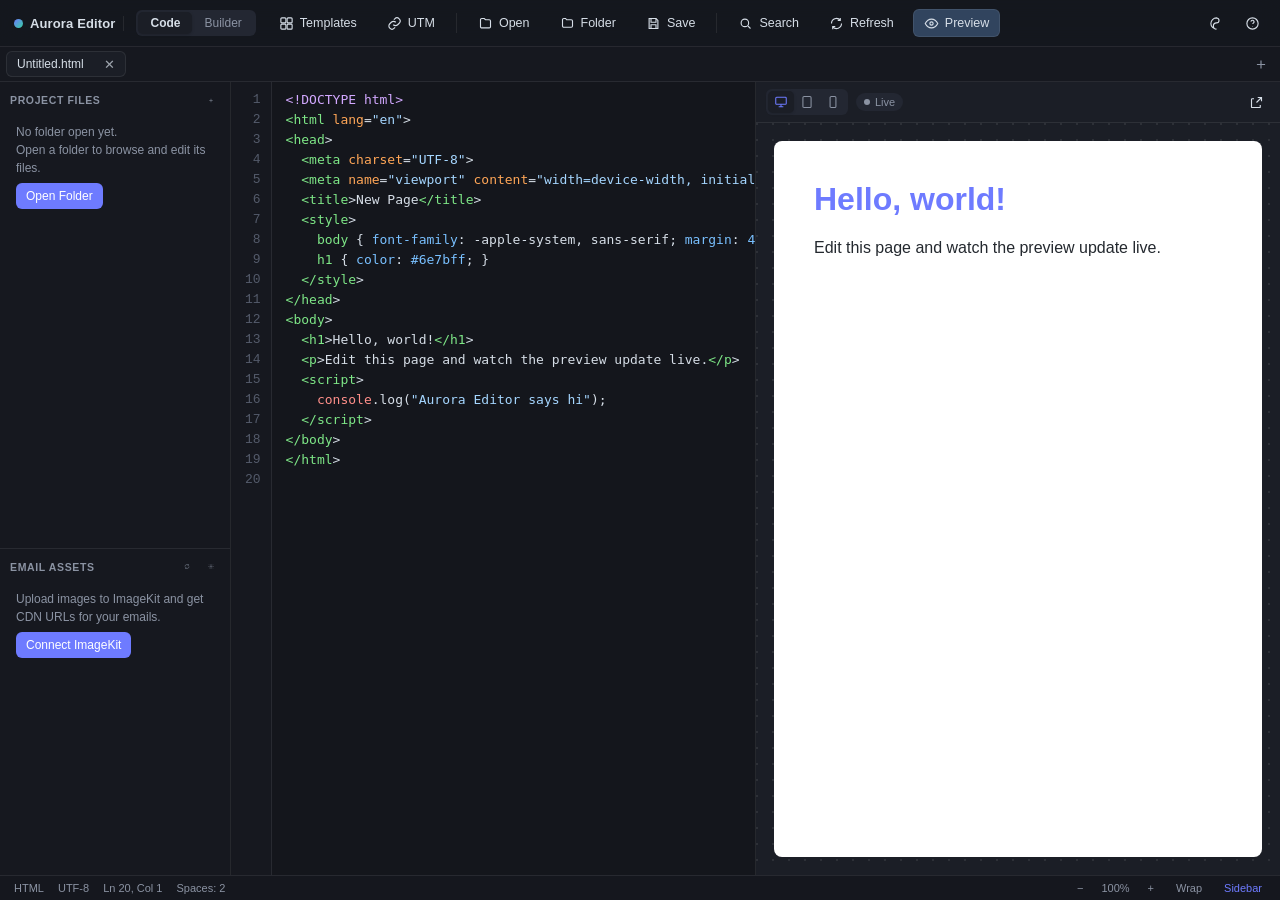
==== WebApp/index.html @ 57f4d5b8 "Add drag-and-drop email builder, template library, and UTM builder Builder mode (Code/Builder toggle" ====
<title>Aurora — HTML Editor</title>
<meta name="color-scheme" content="light dark">
<style>
  /* ---------- Design tokens ---------- */
  :root {
    --ink: #14161c;
    --paper: #fafbfe;
    --accent: #6e7bff;
    --accent-ink: #ffffff;
    --live: #35d0a0;
    --warn: #f2b84b;
    --danger: #ef6b6b;

    --ui-font: -apple-system, BlinkMacSystemFont, "SF Pro Text", "Segoe UI", Roboto, sans-serif;
    --code-font: ui-monospace, "SF Mono", SFMono-Regular, Menlo, Consolas, "Liberation Mono", monospace;

    --radius-sm: 6px;
    --radius-md: 9px;
    --space-1: 4px;
    --space-2: 8px;
    --space-3: 12px;
    --space-4: 16px;
  }

  /* Aurora Dark (default) */
  :root, :root[data-theme="dark"] {
    --bg: var(--ink);
    --fg: #d6dee7;
    --fg-dim: #8b93a3;
    --panel: #1b1e26;
    --sidebar: #16181f;
    --toolbar: rgba(22, 24, 31, 0.86);
    --border: rgba(255, 255, 255, 0.08);
    --current-line: #232732;
    --selection: #31445e;
    --gutter-bg: #16181f;
    --gutter-fg: #545b6b;
    --caret: #7c9bff;
    --shadow: 0 12px 32px rgba(0, 0, 0, 0.45);

    --tok-tag: #7ee787;
    --tok-attr: #ffa657;
    --tok-attrval: #a5d6ff;
    --tok-comment: #767e87;
    --tok-keyword: #ff8f8a;
    --tok-string: #a5d6ff;
    --tok-number: #79c0ff;
    --tok-selector: #7ee787;
    --tok-property: #79c0ff;
    --tok-value: #ffa657;
    --tok-doctype: #d2a8ff;
    --tok-entity: #d2a8ff;
  }

  @media (prefers-color-scheme: light) {
    :root:not([data-theme]) {
      --bg: var(--paper);
      --fg: #24292f;
      --fg-dim: #57606a;
      --panel: #ffffff;
      --sidebar: #f3f4f7;
      --toolbar: rgba(255, 255, 255, 0.86);
      --border: rgba(15, 20, 30, 0.09);
      --current-line: #f2f5fa;
      --selection: #bcd6f5;
      --gutter-bg: #f6f7fa;
      --gutter-fg: #9aa4b2;
      --caret: #3457d5;
      --shadow: 0 12px 28px rgba(20, 24, 35, 0.12);

      --tok-tag: #146329;
      --tok-attr: #953800;
      --tok-attrval: #0a4ea3;
      --tok-comment: #6e7781;
      --tok-keyword: #cf222e;
      --tok-string: #0a4ea3;
      --tok-number: #0550ae;
      --tok-selector: #146329;
      --tok-property: #0550ae;
      --tok-value: #953800;
      --tok-doctype: #8250df;
      --tok-entity: #8250df;
    }
  }

  :root[data-theme="light"] {
    --bg: var(--paper);
    --fg: #24292f;
    --fg-dim: #57606a;
    --panel: #ffffff;
    --sidebar: #f3f4f7;
    --toolbar: rgba(255, 255, 255, 0.86);
    --border: rgba(15, 20, 30, 0.09);
    --current-line: #f2f5fa;
    --selection: #bcd6f5;
    --gutter-bg: #f6f7fa;
    --gutter-fg: #9aa4b2;
    --caret: #3457d5;
    --shadow: 0 12px 28px rgba(20, 24, 35, 0.12);

    --tok-tag: #146329;
    --tok-attr: #953800;
    --tok-attrval: #0a4ea3;
    --tok-comment: #6e7781;
    --tok-keyword: #cf222e;
    --tok-string: #0a4ea3;
    --tok-number: #0550ae;
    --tok-selector: #146329;
    --tok-property: #0550ae;
    --tok-value: #953800;
    --tok-doctype: #8250df;
    --tok-entity: #8250df;
  }

  :root[data-theme="midnight"] {
    --bg: #12131c;
    --fg: #c8cce0;
    --fg-dim: #7f87a8;
    --panel: #171826;
    --sidebar: #101018;
    --toolbar: rgba(16, 16, 24, 0.86);
    --border: rgba(255, 255, 255, 0.08);
    --current-line: #1c1e30;
    --selection: #303a6e;
    --gutter-bg: #101018;
    --gutter-fg: #4c5270;
    --caret: #8b9bff;
    --shadow: 0 12px 32px rgba(0, 0, 0, 0.5);

    --tok-tag: #8b9bff;
    --tok-attr: #f2b36b;
    --tok-attrval: #8fe0c0;
    --tok-comment: #5a6080;
    --tok-keyword: #e77cb6;
    --tok-string: #8fe0c0;
    --tok-number: #f2b36b;
    --tok-selector: #8b9bff;
    --tok-property: #7fd4f5;
    --tok-value: #f2b36b;
    --tok-doctype: #b48bff;
    --tok-entity: #b48bff;
  }

  * { box-sizing: border-box; }
  html, body { height: 100%; }
  body {
    margin: 0;
    font-family: var(--ui-font);
    background: var(--bg);
    color: var(--fg);
    -webkit-font-smoothing: antialiased;
  }
  button {
    font-family: inherit;
    color: inherit;
  }
  ::selection { background: var(--selection); }

  @media (prefers-reduced-motion: reduce) {
    *, *::before, *::after { animation-duration: 0.001ms !important; transition-duration: 0.001ms !important; }
  }

  :focus-visible {
    outline: 2px solid var(--accent);
    outline-offset: 1px;
  }

  /* ---------- App shell ---------- */
  #app {
    height: 100vh;
    display: grid;
    grid-template-rows: auto auto 1fr auto;
    grid-template-columns: 1fr;
  }

  .toolbar {
    display: flex;
    align-items: center;
    gap: var(--space-2);
    padding: 9px 14px;
    background: var(--toolbar);
    backdrop-filter: blur(16px);
    border-bottom: 1px solid var(--border);
    -webkit-app-region: drag;
  }
  .toolbar .brand {
    display: flex;
    align-items: center;
    gap: 7px;
    font-weight: 700;
    font-size: 13px;
    letter-spacing: 0.01em;
    padding-right: var(--space-2);
    margin-right: var(--space-1);
    border-right: 1px solid var(--border);
    color: var(--fg);
    white-space: nowrap;
  }
  .brand .dot {
    width: 9px; height: 9px; border-radius: 50%;
    background: linear-gradient(135deg, var(--accent), var(--live));
    flex: none;
  }
  .tbtn {
    display: inline-flex;
    align-items: center;
    gap: 6px;
    height: 28px;
    padding: 0 10px;
    border: 1px solid transparent;
    border-radius: var(--radius-sm);
    background: transparent;
    color: var(--fg);
    font-size: 12.5px;
    cursor: pointer;
    white-space: nowrap;
  }
  .tbtn:hover { background: var(--current-line); }
  .tbtn:active { transform: translateY(0.5px); }
  .tbtn[aria-pressed="true"] { background: var(--selection); border-color: var(--border); }
  .tbtn.icon-only { padding: 0; width: 28px; justify-content: center; }
  .tbtn svg { width: 15px; height: 15px; flex: none; }
  .tbtn .label { }
  .toolbar-spacer { flex: 1; }
  .toolbar-sep {
    width: 1px; height: 20px; background: var(--border); margin: 0 2px; flex: none;
  }
  @media (max-width: 880px) {
    .tbtn .label { display: none; }
    .tbtn { width: 28px; padding: 0; justify-content: center; }
  }

  /* ---------- Tab strip ---------- */
  .tabstrip {
    display: flex;
    align-items: stretch;
    background: var(--sidebar);
    border-bottom: 1px solid var(--border);
    min-height: 34px;
  }
  .tabs-scroll {
    display: flex;
    align-items: center;
    gap: 3px;
    overflow-x: auto;
    padding: 4px 6px;
    flex: 1;
    scrollbar-width: none;
  }
  .tabs-scroll::-webkit-scrollbar { display: none; }
  .tab {
    display: flex;
    align-items: center;
    gap: 6px;
    height: 26px;
    padding: 0 8px 0 10px;
    border-radius: var(--radius-sm);
    font-size: 12px;
    color: var(--fg-dim);
    cursor: pointer;
    max-width: 180px;
    flex: none;
    border: 1px solid transparent;
  }
  .tab:hover { background: var(--current-line); }
  .tab.active {
    background: var(--panel);
    color: var(--fg);
    border-color: var(--border);
  }
  .tab .name {
    overflow: hidden; text-overflow: ellipsis; white-space: nowrap;
  }
  .tab .dirty-dot {
    width: 6px; height: 6px; border-radius: 50%; background: var(--warn); flex: none;
  }
  .tab .close {
    width: 15px; height: 15px; border-radius: 4px; border: none; background: transparent;
    color: inherit; display: flex; align-items: center; justify-content: center; flex: none;
    opacity: 0; cursor: pointer;
  }
  .tab:hover .close, .tab.active .close { opacity: 0.7; }
  .tab .close:hover { opacity: 1; background: var(--selection); }
  .tab.active .dirty-dot { display: block; }
  .tab:not(.active):not(:hover) .dirty-dot { display: block; }
  .new-tab-btn {
    flex: none; width: 26px; height: 26px; margin: 4px 6px 4px 0;
    border: none; background: transparent; color: var(--fg-dim); border-radius: var(--radius-sm);
    cursor: pointer; display: flex; align-items: center; justify-content: center;
  }
  .new-tab-btn:hover { background: var(--current-line); color: var(--fg); }

  /* ---------- Find bar ---------- */
  .findbar {
    display: none;
    align-items: center;
    gap: 8px;
    padding: 7px 12px;
    background: var(--sidebar);
    border-bottom: 1px solid var(--border);
    font-size: 12px;
  }
  .findbar.open { display: flex; }
  .findbar input[type="text"] {
    background: var(--panel);
    border: 1px solid var(--border);
    border-radius: var(--radius-sm);
    color: var(--fg);
    font-size: 12px;
    padding: 5px 8px;
    width: 220px;
  }
  .findbar input[type="text"]:focus { border-color: var(--accent); }
  .findbar .count { color: var(--fg-dim); min-width: 70px; font-variant-numeric: tabular-nums; }
  .findbar .toggle {
    width: 24px; height: 24px; border-radius: var(--radius-sm); border: 1px solid var(--border);
    background: var(--panel); color: var(--fg-dim); font-size: 11px; cursor: pointer;
  }
  .findbar .toggle[aria-pressed="true"] { color: var(--accent); border-color: var(--accent); }
  .findbar .grow { flex: 1; }

  /* ---------- Main layout ---------- */
  .workspace {
    display: grid;
    grid-template-columns: var(--sidebar-w, 230px) 1px 1fr;
    min-height: 0;
  }
  .workspace.sidebar-collapsed { grid-template-columns: 0px 0px 1fr; }
  .workspace.sidebar-collapsed .sidebar { display: none; }
  .workspace.sidebar-collapsed .workspace-divider { display: none; }

  .sidebar {
    background: var(--sidebar);
    display: flex;
    flex-direction: column;
    min-height: 0;
    overflow: hidden;
  }
  .sidebar-section {
    display: flex; flex-direction: column; min-height: 0;
  }
  .sidebar-section + .sidebar-section { border-top: 1px solid var(--border); }
  .sidebar-heading {
    display: flex; align-items: center; gap: 6px;
    padding: 9px 10px 6px;
    font-size: 10.5px; font-weight: 700; letter-spacing: 0.06em; text-transform: uppercase;
    color: var(--fg-dim);
  }
  .sidebar-heading .grow { flex: 1; }
  .sidebar-heading button {
    width: 18px; height: 18px; border: none; background: transparent; color: var(--fg-dim);
    border-radius: 4px; cursor: pointer; display: flex; align-items: center; justify-content: center;
  }
  .sidebar-heading button:hover { background: var(--current-line); color: var(--fg); }
  .tree {
    overflow-y: auto; padding: 0 6px 10px; flex: 1;
  }
  .tree-empty {
    padding: 8px 10px; font-size: 12px; color: var(--fg-dim); line-height: 1.5;
  }
  .tree-empty button {
    margin-top: 6px;
    background: var(--accent); color: var(--accent-ink); border: none;
    padding: 6px 10px; border-radius: var(--radius-sm); font-size: 12px; cursor: pointer;
  }
  .node {
    display: flex; align-items: center; gap: 6px;
    padding: 4px 8px;
    border-radius: var(--radius-sm);
    font-size: 12.5px;
    cursor: pointer;
    color: var(--fg);
    white-space: nowrap;
  }
  .node:hover { background: var(--current-line); }
  .node.active { background: var(--selection); }
  .node svg { width: 14px; height: 14px; flex: none; color: var(--fg-dim); }
  .node .name { overflow: hidden; text-overflow: ellipsis; }
  .node .depth-spacer { flex: none; }
  .node .star {
    margin-left: auto; opacity: 0; width: 13px; height: 13px; color: var(--warn); flex: none;
  }
  .node:hover .star, .node.favorited .star { opacity: 1; }

  .workspace-divider { background: var(--border); cursor: col-resize; }

  .editorpane {
    display: grid;
    grid-template-columns: 1fr 1px var(--preview-w, 1fr);
    min-height: 0;
  }
  .editorpane.preview-hidden { grid-template-columns: 1fr 0px 0px; }
  .editorpane.preview-hidden .previewpane,
  .editorpane.preview-hidden .pane-divider { display: none; }
  .pane-divider { background: var(--border); cursor: col-resize; }

  /* ---------- Editor ---------- */
  .editorpane .editor {
    position: relative;
    display: flex;
    min-height: 0;
    background: var(--bg);
  }
  .gutter {
    flex: none;
    padding: 8px 10px 8px 14px;
    background: var(--gutter-bg);
    color: var(--gutter-fg);
    font-family: var(--code-font);
    text-align: right;
    white-space: pre;
    overflow: hidden;
    user-select: none;
    border-right: 1px solid var(--border);
  }
  .code-area { position: relative; flex: 1; min-width: 0; }
  .code-highlight, .code-input, .code-current-line {
    position: absolute; inset: 0;
    margin: 0; padding: 8px 14px;
    font-family: var(--code-font);
    white-space: pre;
    tab-size: 4;
    border: 0;
    box-sizing: border-box;
  }
  .code-area.wrap .code-highlight,
  .code-area.wrap .code-input { white-space: pre-wrap; word-break: break-word; }
  .code-current-line { pointer-events: none; overflow: hidden; z-index: 0; }
  .code-current-line .row { position: absolute; left: 0; right: 0; background: var(--current-line); }
  .code-highlight {
    pointer-events: none;
    color: var(--fg);
    overflow: hidden;
    z-index: 1;
  }
  .code-input {
    background: transparent;
    color: transparent;
    caret-color: var(--caret);
    resize: none;
    overflow: auto;
    z-index: 2;
    outline: none;
  }
  .code-input::selection { background: var(--selection); }
  .tok-tag { color: var(--tok-tag); }
  .tok-attributeName { color: var(--tok-attr); }
  .tok-attributeValue { color: var(--tok-attrval); }
  .tok-comment { color: var(--tok-comment); font-style: italic; }
  .tok-keyword { color: var(--tok-keyword); }
  .tok-string { color: var(--tok-string); }
  .tok-number { color: var(--tok-number); }
  .tok-cssSelector { color: var(--tok-selector); }
  .tok-cssProperty { color: var(--tok-property); }
  .tok-cssValue { color: var(--tok-value); }
  .tok-doctype { color: var(--tok-doctype); }
  .tok-entity { color: var(--tok-entity); }

  /* ---------- Completion popup ---------- */
  .completion {
    position: fixed;
    display: none;
    flex-direction: column;
    width: 300px;
    max-height: 220px;
    overflow-y: auto;
    background: var(--panel);
    border: 1px solid var(--border);
    border-radius: var(--radius-md);
    box-shadow: var(--shadow);
    z-index: 50;
    padding: 4px;
  }
  .completion.open { display: flex; }
  .completion .item {
    display: flex; align-items: center; gap: 8px;
    padding: 5px 8px;
    border-radius: 5px;
    font-size: 12px;
    font-family: var(--code-font);
    cursor: pointer;
    color: var(--fg);
  }
  .completion .item .kind { color: var(--fg-dim); flex: none; }
  .completion .item .detail {
    margin-left: auto; color: var(--fg-dim); font-family: var(--ui-font); font-size: 10.5px;
  }
  .completion .item.sel { background: var(--selection); }

  /* ---------- Preview ---------- */
  .previewpane {
    display: flex; flex-direction: column; min-height: 0; background: var(--panel);
  }
  .preview-toolbar {
    display: flex; align-items: center; gap: 8px;
    padding: 6px 10px;
    border-bottom: 1px solid var(--border);
  }
  .device-group {
    display: flex; background: var(--current-line); border-radius: var(--radius-sm); padding: 2px;
  }
  .device-group button {
    width: 26px; height: 22px; border: none; background: transparent; color: var(--fg-dim);
    border-radius: 5px; cursor: pointer; display: flex; align-items: center; justify-content: center;
  }
  .device-group button.active { background: var(--panel); color: var(--accent); box-shadow: 0 1px 3px rgba(0,0,0,0.15); }
  .device-group svg { width: 14px; height: 14px; }
  .live-pill {
    display: flex; align-items: center; gap: 5px;
    font-size: 11px; color: var(--fg-dim);
    padding: 3px 8px; border-radius: 999px; background: var(--current-line);
  }
  .live-pill .led { width: 6px; height: 6px; border-radius: 50%; background: var(--fg-dim); }
  .live-pill.live .led { background: var(--live); box-shadow: 0 0 0 3px color-mix(in srgb, var(--live) 25%, transparent); }
  .live-pill.live { color: var(--live); }

  .preview-stage {
    flex: 1; min-height: 0; overflow: auto;
    display: flex; align-items: flex-start; justify-content: center;
    padding: 18px;
    background:
      radial-gradient(circle at 1px 1px, var(--border) 1px, transparent 0) 0 0 / 16px 16px;
  }
  .device-frame {
    background: #fff;
    box-shadow: var(--shadow);
    transition: width 0.15s ease, height 0.15s ease;
  }
  .device-frame.desktop { width: 100%; height: 100%; border-radius: 8px; }
  .device-frame.tablet { width: 768px; height: 1024px; border-radius: 22px; border: 7px solid #1b1e26; }
  .device-frame.mobile { width: 390px; height: 844px; border-radius: 34px; border: 8px solid #1b1e26; }
  .device-frame iframe { width: 100%; height: 100%; border: 0; display: block; }
  .device-frame.desktop { box-shadow: none; }

  /* ---------- Status bar ---------- */
  .statusbar {
    display: flex; align-items: center; gap: 14px;
    padding: 4px 14px;
    background: var(--toolbar);
    border-top: 1px solid var(--border);
    font-size: 11px;
    color: var(--fg-dim);
    font-variant-numeric: tabular-nums;
  }
  .statusbar .grow { flex: 1; }
  .statusbar button {
    border: none; background: transparent; color: var(--fg-dim); cursor: pointer;
    display: flex; align-items: center; gap: 4px; font-size: 11px; padding: 2px 4px; border-radius: 4px;
  }
  .statusbar button:hover { background: var(--current-line); color: var(--fg); }
  .statusbar button[aria-pressed="true"] { color: var(--accent); }
  .statusbar .dirty { color: var(--warn); }

  /* ---------- Modal (help / theme) ---------- */
  .modal-backdrop {
    position: fixed; inset: 0; background: rgba(10, 11, 15, 0.5);
    display: none; align-items: center; justify-content: center; z-index: 100;
  }
  .modal-backdrop.open { display: flex; }
  .modal {
    background: var(--panel);
    border: 1px solid var(--border);
    border-radius: 14px;
    box-shadow: var(--shadow);
    width: min(520px, 92vw);
    max-height: 82vh;
    overflow-y: auto;
    padding: 22px 26px 26px;
  }
  .modal h2 {
    font-size: 16px; margin: 0 0 4px;
    display: flex; align-items: center; gap: 8px;
  }
  .modal .sub { color: var(--fg-dim); font-size: 12.5px; margin: 0 0 18px; }
  .modal .close-x {
    position: absolute; margin-top: -8px; margin-left: 480px;
  }
  .kv-grid {
    display: grid; grid-template-columns: auto 1fr; gap: 8px 20px; font-size: 12.5px;
  }
  .kv-grid kbd {
    font-family: var(--code-font); background: var(--current-line); border: 1px solid var(--border);
    border-radius: 5px; padding: 2px 6px; font-size: 11.5px;
  }
  .modal .tip-list { margin: 16px 0 0; padding: 0; list-style: none; display: flex; flex-direction: column; gap: 6px; }
  .modal .tip-list li { font-size: 12.5px; color: var(--fg-dim); padding-left: 14px; position: relative; }
  .modal .tip-list li::before { content: "–"; position: absolute; left: 0; }

  .theme-grid {
    display: grid; grid-template-columns: repeat(auto-fit, minmax(120px, 1fr)); gap: 10px; margin-top: 4px;
  }
  .theme-card {
    border: 2px solid var(--border); border-radius: var(--radius-md); padding: 8px; cursor: pointer;
  }
  .theme-card.sel { border-color: var(--accent); }
  .theme-card .swatch { border-radius: 6px; padding: 8px; display: flex; flex-direction: column; gap: 4px; margin-bottom: 6px; }
  .theme-card .bar { height: 5px; border-radius: 2px; }
  .theme-card .name { font-size: 11.5px; text-align: center; }

  select.setting, input[type="number"].setting {
    background: var(--current-line); color: var(--fg); border: 1px solid var(--border);
    border-radius: var(--radius-sm); padding: 5px 7px; font-size: 12px;
  }
  .settings-row { display: flex; align-items: center; justify-content: space-between; gap: 12px; padding: 7px 0; font-size: 12.5px; }
  .settings-row + .settings-row { border-top: 1px solid var(--border); }
  .switch { position: relative; width: 34px; height: 20px; flex: none; }
  .switch input { opacity: 0; width: 0; height: 0; }
  .switch .track {
    position: absolute; inset: 0; background: var(--current-line); border: 1px solid var(--border);
    border-radius: 999px; transition: background 0.15s;
  }
  .switch .track::before {
    content: ""; position: absolute; width: 14px; height: 14px; left: 2px; top: 2px;
    background: var(--fg-dim); border-radius: 50%; transition: transform 0.15s, background 0.15s;
  }
  .switch input:checked + .track { background: var(--accent); border-color: var(--accent); }
  .switch input:checked + .track::before { transform: translateX(14px); background: #fff; }

  /* ---------- Builder mode ---------- */
  .mode-switch {
    display: flex; background: var(--current-line); border-radius: var(--radius-sm);
    padding: 2px; margin-right: var(--space-1); flex: none;
  }
  .mode-switch button {
    border: none; background: transparent; color: var(--fg-dim);
    font-size: 12px; padding: 4px 12px; border-radius: 5px; cursor: pointer;
  }
  .mode-switch button.active {
    background: var(--panel); color: var(--fg); font-weight: 600;
    box-shadow: 0 1px 3px rgba(0,0,0,0.18);
  }

  .builder {
    display: none;
    grid-template-columns: 250px 1fr 270px;
    min-height: 0;
    background: var(--bg);
  }
  .builder.active { display: grid; }

  .palette {
    background: var(--sidebar); border-right: 1px solid var(--border);
    overflow-y: auto; padding-bottom: 16px;
  }
  .palette .sidebar-heading { position: sticky; top: 0; background: var(--sidebar); z-index: 2; }
  .palette-grid {
    display: grid; grid-template-columns: 1fr 1fr; gap: 6px; padding: 2px 10px 8px;
  }
  .pal-item {
    display: flex; flex-direction: column; align-items: center; gap: 5px;
    padding: 10px 4px 8px; border: 1px solid var(--border); border-radius: var(--radius-md);
    background: var(--panel); cursor: grab; font-size: 10.5px; color: var(--fg-dim);
    text-align: center; user-select: none;
  }
  .pal-item:hover { border-color: var(--accent); color: var(--fg); }
  .pal-item svg { width: 18px; height: 18px; color: var(--accent); }
  .pal-item:active { cursor: grabbing; }
  .design-fields { padding: 2px 10px 8px; }

  .canvas-wrap {
    overflow-y: auto; min-height: 0;
    display: flex; flex-direction: column; align-items: center;
    padding: 20px 20px 60px;
    background:
      radial-gradient(circle at 1px 1px, var(--border) 1px, transparent 0) 0 0 / 16px 16px;
  }
  .canvas-toolbar {
    display: flex; gap: 8px; align-items: center; margin-bottom: 14px;
    background: var(--panel); border: 1px solid var(--border); border-radius: 999px;
    padding: 5px 8px; box-shadow: var(--shadow); position: sticky; top: 0; z-index: 5;
  }
  .canvas-toolbar .tbtn { height: 26px; }
  .bcanvas {
    width: 620px; max-width: 100%; min-height: 320px;
    background: #f3f4f6; padding: 10px;
    border-radius: 10px; box-shadow: var(--shadow);
  }
  .bcanvas-inner { width: 100%; max-width: 600px; margin: 0 auto; }
  .canvas-empty {
    padding: 70px 30px; text-align: center; color: #6b7280; font-size: 13px;
    border: 2px dashed #cbd2dc; border-radius: 8px; background: #fbfcfe;
  }
  .cblock { position: relative; }
  .cblock::after {
    content: ""; position: absolute; inset: 0; pointer-events: none;
    border: 1.5px solid transparent; border-radius: 2px;
  }
  .cblock:hover::after { border-color: color-mix(in srgb, var(--accent) 45%, transparent); }
  .cblock.sel::after { border-color: var(--accent); }
  .cblock.drop-before::before {
    content: ""; position: absolute; left: 0; right: 0; top: -2px; height: 3px;
    background: var(--accent); border-radius: 2px; z-index: 3;
  }
  .cblock-controls {
    position: absolute; top: 4px; right: 4px; z-index: 4;
    display: none; gap: 2px;
    background: var(--panel); border: 1px solid var(--border); border-radius: 6px;
    padding: 2px; box-shadow: var(--shadow);
  }
  .cblock.sel .cblock-controls, .cblock:hover .cblock-controls { display: flex; }
  .cblock-controls button {
    width: 22px; height: 22px; border: none; background: transparent; color: var(--fg-dim);
    border-radius: 4px; cursor: pointer; font-size: 12px;
    display: flex; align-items: center; justify-content: center;
  }
  .cblock-controls button:hover { background: var(--selection); color: var(--fg); }

  .inspector {
    background: var(--sidebar); border-left: 1px solid var(--border);
    overflow-y: auto; padding: 0 12px 20px;
  }
  .inspector .sidebar-heading { padding-left: 0; padding-right: 0; }
  .inspector-empty { font-size: 12px; color: var(--fg-dim); line-height: 1.5; padding-top: 6px; }
  .insp-field { margin-bottom: 2px; }
  .insp-field textarea.field-input { min-height: 74px; resize: vertical; font-family: var(--ui-font); }
  .insp-row { display: flex; gap: 8px; }
  .insp-row .insp-field { flex: 1; min-width: 0; }
  input[type="color"].field-input { padding: 2px 4px; height: 32px; cursor: pointer; }
  .insp-actions { display: flex; flex-wrap: wrap; gap: 6px; margin-top: 14px; }
  .insp-actions button {
    flex: 1; min-width: 100px;
    background: var(--current-line); border: 1px solid var(--border); color: var(--fg);
    padding: 6px 8px; border-radius: var(--radius-sm); font-size: 11.5px; cursor: pointer;
  }
  .insp-actions button:hover { border-color: var(--accent); }
  .insp-actions button.danger { color: var(--danger); }

  /* ---------- Template library & UTM modals ---------- */
  .modal.wide { width: min(760px, 94vw); }
  .tpl-grid {
    display: grid; grid-template-columns: repeat(auto-fill, minmax(160px, 1fr));
    gap: 12px; margin-top: 6px;
  }
  .tpl-card {
    border: 1px solid var(--border); border-radius: var(--radius-md);
    overflow: hidden; cursor: pointer; background: var(--current-line);
  }
  .tpl-card:hover { border-color: var(--accent); }
  .tpl-thumb {
    height: 150px; overflow: hidden; position: relative; background: #f3f4f6; pointer-events: none;
  }
  .tpl-thumb iframe {
    width: 640px; height: 600px; border: 0;
    transform: scale(0.25); transform-origin: 0 0;
  }
  .tpl-meta { display: flex; align-items: center; gap: 6px; padding: 7px 9px; }
  .tpl-name { font-size: 11.5px; flex: 1; overflow: hidden; text-overflow: ellipsis; white-space: nowrap; }
  .tpl-del {
    border: none; background: transparent; color: var(--fg-dim); cursor: pointer;
    width: 18px; height: 18px; border-radius: 4px; flex: none;
  }
  .tpl-del:hover { color: var(--danger); background: var(--current-line); }
  .tpl-section-label {
    font-size: 10.5px; font-weight: 700; letter-spacing: 0.06em; text-transform: uppercase;
    color: var(--fg-dim); margin: 16px 0 8px;
  }

  .utm-result {
    margin-top: 14px; padding: 10px 12px; border-radius: var(--radius-sm);
    background: var(--current-line); border: 1px solid var(--border);
    font-family: var(--code-font); font-size: 11.5px; word-break: break-all;
    line-height: 1.5; min-height: 38px;
  }
  .utm-result.invalid { border-color: color-mix(in srgb, var(--danger) 50%, transparent); }
  .utm-issues { margin: 8px 0 0; padding: 0 0 0 16px; font-size: 11.5px; color: var(--warn); }
  .utm-issues li { margin: 2px 0; }
  .chip-row { display: flex; flex-wrap: wrap; gap: 6px; margin-top: 6px; }
  .chip {
    border: 1px solid var(--border); background: var(--current-line); color: var(--fg);
    font-size: 11px; padding: 4px 10px; border-radius: 999px; cursor: pointer;
  }
  .chip:hover { border-color: var(--accent); }
  .chip .x { color: var(--fg-dim); margin-left: 4px; }
  .utm-actions { display: flex; gap: 8px; margin-top: 12px; flex-wrap: wrap; }
  .utm-history { margin-top: 14px; }
  .utm-history .item {
    font-family: var(--code-font); font-size: 10.5px; color: var(--fg-dim);
    padding: 4px 6px; border-radius: 4px; cursor: pointer;
    overflow: hidden; text-overflow: ellipsis; white-space: nowrap;
  }
  .utm-history .item:hover { background: var(--current-line); color: var(--fg); }

  /* ---------- Email assets panel ---------- */
  .assets-empty {
    padding: 8px 10px; font-size: 12px; color: var(--fg-dim); line-height: 1.5;
  }
  .assets-empty button {
    margin-top: 6px;
    background: var(--accent); color: var(--accent-ink); border: none;
    padding: 6px 10px; border-radius: var(--radius-sm); font-size: 12px; cursor: pointer;
  }
  .dropzone {
    margin: 4px 6px 8px;
    border: 1.5px dashed var(--border);
    border-radius: var(--radius-md);
    padding: 12px 8px;
    text-align: center;
    font-size: 11.5px;
    color: var(--fg-dim);
    cursor: pointer;
  }
  .dropzone.dragover { border-color: var(--accent); color: var(--accent); background: var(--current-line); }
  .asset-row {
    display: flex; align-items: center; gap: 8px;
    padding: 5px 8px; border-radius: var(--radius-sm);
    font-size: 12px;
  }
  .asset-row:hover { background: var(--current-line); }
  .asset-thumb {
    width: 30px; height: 30px; border-radius: 5px; object-fit: cover;
    background: var(--current-line); flex: none;
    border: 1px solid var(--border);
  }
  .asset-meta { min-width: 0; flex: 1; }
  .asset-name { overflow: hidden; text-overflow: ellipsis; white-space: nowrap; }
  .asset-sub { font-size: 10px; color: var(--fg-dim); overflow: hidden; text-overflow: ellipsis; white-space: nowrap; }
  .asset-actions { display: flex; gap: 3px; flex: none; }
  .asset-actions button {
    width: 22px; height: 22px; border: none; background: transparent; color: var(--fg-dim);
    border-radius: 4px; cursor: pointer; display: flex; align-items: center; justify-content: center;
  }
  .asset-actions button:hover { background: var(--selection); color: var(--fg); }
  .asset-uploading { opacity: 0.55; }
  .assets-note {
    padding: 4px 10px 8px; font-size: 10.5px; color: var(--fg-dim); line-height: 1.45;
  }
  .field-label { display: block; font-size: 11.5px; color: var(--fg-dim); margin: 12px 0 4px; }
  .field-input {
    width: 100%; background: var(--current-line); color: var(--fg);
    border: 1px solid var(--border); border-radius: var(--radius-sm);
    padding: 7px 9px; font-size: 12.5px; font-family: var(--code-font);
  }
  .field-input:focus { border-color: var(--accent); outline: none; }
  .modal .primary-btn {
    margin-top: 16px;
    background: var(--accent); color: var(--accent-ink); border: none;
    padding: 8px 16px; border-radius: var(--radius-sm); font-size: 12.5px;
    cursor: pointer; font-weight: 600;
  }
  .modal .danger-note {
    margin-top: 14px; padding: 9px 11px; border-radius: var(--radius-sm);
    background: color-mix(in srgb, var(--warn) 12%, transparent);
    border: 1px solid color-mix(in srgb, var(--warn) 35%, transparent);
    font-size: 11.5px; line-height: 1.5; color: var(--fg);
  }

  .toast {
    position: fixed; bottom: 40px; left: 50%; transform: translateX(-50%);
    background: var(--panel); border: 1px solid var(--border); box-shadow: var(--shadow);
    padding: 9px 16px; border-radius: 999px; font-size: 12.5px; z-index: 200;
    opacity: 0; pointer-events: none; transition: opacity 0.2s, transform 0.2s;
  }
  .toast.show { opacity: 1; transform: translateX(-50%) translateY(-6px); }

  .banner {
    display: none; align-items: center; gap: 8px;
    padding: 6px 12px; font-size: 11.5px; color: var(--fg-dim);
    background: var(--current-line); border-bottom: 1px solid var(--border);
  }
  .banner.show { display: flex; }
  .banner a, .banner button.link {
    color: var(--accent); background: none; border: none; padding: 0; font-size: 11.5px; cursor: pointer;
  }
</style>

<div id="app">
  <div class="toolbar">
    <div class="brand"><span class="dot"></span>Aurora Editor</div>
    <div class="mode-switch" role="tablist" aria-label="Editor mode">
      <button id="mode-code" class="active" role="tab" aria-selected="true">Code</button>
      <button id="mode-builder" role="tab" aria-selected="false">Builder</button>
    </div>
    <button class="tbtn" id="btn-templates" title="Template Library">
      <svg viewBox="0 0 24 24" fill="none" stroke="currentColor" stroke-width="1.8"><rect x="3" y="3" width="8" height="8" rx="1.5"/><rect x="13" y="3" width="8" height="8" rx="1.5"/><rect x="3" y="13" width="8" height="8" rx="1.5"/><rect x="13" y="13" width="8" height="8" rx="1.5"/></svg>
      <span class="label">Templates</span>
    </button>
    <button class="tbtn" id="btn-utm" title="UTM Builder">
      <svg viewBox="0 0 24 24" fill="none" stroke="currentColor" stroke-width="1.8"><path d="M10 14a5 5 0 007.1 0l2.4-2.4a5 5 0 00-7.1-7.1L11 5.9"/><path d="M14 10a5 5 0 00-7.1 0l-2.4 2.4a5 5 0 007.1 7.1L13 18.1"/></svg>
      <span class="label">UTM</span>
    </button>
    <div class="toolbar-sep"></div>
    <button class="tbtn" id="btn-open-file" title="Open file (⌘O)">
      <svg viewBox="0 0 24 24" fill="none" stroke="currentColor" stroke-width="1.8"><path d="M4 6a2 2 0 012-2h4l2 2h6a2 2 0 012 2v9a2 2 0 01-2 2H6a2 2 0 01-2-2V6z"/></svg>
      <span class="label">Open</span>
    </button>
    <button class="tbtn" id="btn-open-folder" title="Open folder (⇧⌘O)">
      <svg viewBox="0 0 24 24" fill="none" stroke="currentColor" stroke-width="1.8"><path d="M4 6a2 2 0 012-2h3l1.5 2H18a2 2 0 012 2v8a2 2 0 01-2 2H6a2 2 0 01-2-2V6z"/></svg>
      <span class="label">Folder</span>
    </button>
    <button class="tbtn" id="btn-save" title="Save (⌘S)">
      <svg viewBox="0 0 24 24" fill="none" stroke="currentColor" stroke-width="1.8"><path d="M5 4h11l3 3v13H5V4z"/><path d="M8 4v6h8V4M8 20v-6h8v6"/></svg>
      <span class="label">Save</span>
    </button>
    <div class="toolbar-sep"></div>
    <button class="tbtn" id="btn-find" title="Find & Replace (⌘F)">
      <svg viewBox="0 0 24 24" fill="none" stroke="currentColor" stroke-width="1.8"><circle cx="11" cy="11" r="6"/><path d="M20 20l-4.3-4.3"/></svg>
      <span class="label">Search</span>
    </button>
    <button class="tbtn" id="btn-refresh" title="Refresh preview (⌘R)">
      <svg viewBox="0 0 24 24" fill="none" stroke="currentColor" stroke-width="1.8"><path d="M4 12a8 8 0 0114-5.3M20 12a8 8 0 01-14 5.3"/><path d="M18 3v4h-4M6 21v-4h4"/></svg>
      <span class="label">Refresh</span>
    </button>
    <button class="tbtn" id="btn-preview-toggle" title="Toggle preview (⌥⌘P)" aria-pressed="true">
      <svg viewBox="0 0 24 24" fill="none" stroke="currentColor" stroke-width="1.8"><path d="M2 12s3.6-7 10-7 10 7 10 7-3.6 7-10 7-10-7-10-7z"/><circle cx="12" cy="12" r="2.6"/></svg>
      <span class="label">Preview</span>
    </button>
    <div class="toolbar-spacer"></div>
    <button class="tbtn icon-only" id="btn-theme" title="Theme">
      <svg viewBox="0 0 24 24" fill="none" stroke="currentColor" stroke-width="1.8"><path d="M12 3a9 9 0 000 18 5 5 0 010-10 4 4 0 004-4c0-1-.4-2-1-2.6A9 9 0 0012 3z"/></svg>
    </button>
    <button class="tbtn icon-only" id="btn-help" title="Help & shortcuts (⇧⌘/)">
      <svg viewBox="0 0 24 24" fill="none" stroke="currentColor" stroke-width="1.8"><circle cx="12" cy="12" r="9"/><path d="M9.5 9a2.5 2.5 0 015 .5c0 1.5-2 1.7-2 3.4"/><circle cx="12" cy="17" r=".6" fill="currentColor" stroke="none"/></svg>
    </button>
  </div>

  <div class="banner" id="fsa-banner">
    <span>This browser can't save directly into folders — use <b>Save</b> to download files instead.</span>
    <button class="link" id="banner-dismiss">Dismiss</button>
  </div>

  <div class="tabstrip">
    <div class="tabs-scroll" id="tabs-scroll"></div>
    <button class="new-tab-btn" id="btn-new-tab" title="New tab (⌘N)">
      <svg viewBox="0 0 24 24" width="15" height="15" fill="none" stroke="currentColor" stroke-width="2"><path d="M12 5v14M5 12h14"/></svg>
    </button>
  </div>

  <div class="findbar" id="findbar">
    <input type="text" id="find-input" placeholder="Find">
    <span class="count" id="find-count">No results</span>
    <button class="toggle" id="find-prev" title="Previous (⇧⌘G)">↑</button>
    <button class="toggle" id="find-next" title="Next (⌘G)">↓</button>
    <button class="toggle" id="find-case" title="Case sensitive" aria-pressed="false">Aa</button>
    <button class="toggle" id="find-regex" title="Regular expression" aria-pressed="false">.*</button>
    <input type="text" id="replace-input" placeholder="Replace">
    <button class="toggle" id="replace-one">Replace</button>
    <button class="toggle" id="replace-all">Replace All</button>
    <div class="grow"></div>
    <button class="toggle" id="find-close" title="Close (Esc)">✕</button>
  </div>

  <div class="workspace" id="workspace">
    <div class="sidebar" id="sidebar">
      <div class="sidebar-section" style="flex: 2;">
        <div class="sidebar-heading">
          <span id="project-name">Project Files</span>
          <span class="grow"></span>
          <button id="btn-new-file" title="New file">
            <svg viewBox="0 0 24 24" width="13" height="13" fill="none" stroke="currentColor" stroke-width="2"><path d="M12 5v14M5 12h14"/></svg>
          </button>
        </div>
        <div class="tree" id="tree"></div>
      </div>
      <div class="sidebar-section" id="favorites-section" style="display:none;">
        <div class="sidebar-heading">Favorites</div>
        <div class="tree" id="favorites-tree"></div>
      </div>
      <div class="sidebar-section" id="assets-section" style="flex: 1.4;">
        <div class="sidebar-heading">
          Email Assets
          <span class="grow"></span>
          <button id="assets-refresh" title="Refresh cloud folder">
            <svg viewBox="0 0 24 24" width="13" height="13" fill="none" stroke="currentColor" stroke-width="2"><path d="M4 12a8 8 0 0114-5.3M20 12a8 8 0 01-14 5.3"/><path d="M18 3v4h-4M6 21v-4h4"/></svg>
          </button>
          <button id="assets-config" title="Configure ImageKit">
            <svg viewBox="0 0 24 24" width="13" height="13" fill="none" stroke="currentColor" stroke-width="2"><circle cx="12" cy="12" r="3"/><path d="M12 2v3M12 19v3M2 12h3M19 12h3M4.9 4.9l2.1 2.1M17 17l2.1 2.1M19.1 4.9L17 7M7 17l-2.1 2.1"/></svg>
          </button>
        </div>
        <div class="tree" id="assets-body"></div>
      </div>
    </div>
    <div class="workspace-divider" id="sidebar-resizer"></div>

    <div class="editorpane" id="editorpane">
      <div class="editor" id="editor-host">
        <div class="gutter" id="gutter">1</div>
        <div class="code-area" id="code-area">
          <div class="code-current-line" id="current-line-layer"><div class="row"></div></div>
          <pre class="code-highlight" id="highlight-layer"><code></code></pre>
          <textarea class="code-input" id="code-input" spellcheck="false" autocapitalize="off" autocomplete="off" autocorrect="off" wrap="off"></textarea>
        </div>
      </div>
      <div class="pane-divider" id="pane-resizer"></div>
      <div class="previewpane" id="previewpane">
        <div class="preview-toolbar">
          <div class="device-group" id="device-group">
            <button data-device="desktop" class="active" title="Desktop"><svg viewBox="0 0 24 24" fill="none" stroke="currentColor" stroke-width="1.8"><rect x="3" y="4" width="18" height="12" rx="1.5"/><path d="M8 20h8M12 16v4"/></svg></button>
            <button data-device="tablet" title="Tablet"><svg viewBox="0 0 24 24" fill="none" stroke="currentColor" stroke-width="1.8"><rect x="5" y="2.5" width="14" height="19" rx="2"/></svg></button>
            <button data-device="mobile" title="Mobile"><svg viewBox="0 0 24 24" fill="none" stroke="currentColor" stroke-width="1.8"><rect x="7" y="2.5" width="10" height="19" rx="2"/></svg></button>
          </div>
          <div class="live-pill" id="live-pill"><span class="led"></span><span id="live-label">Live</span></div>
          <div class="toolbar-spacer"></div>
          <button class="tbtn icon-only" id="btn-open-window" title="Open preview in new window">
            <svg viewBox="0 0 24 24" fill="none" stroke="currentColor" stroke-width="1.8"><path d="M14 4h6v6M20 4l-8 8M8 6H5a1 1 0 00-1 1v12a1 1 0 001 1h12a1 1 0 001-1v-3"/></svg>
          </button>
        </div>
        <div class="preview-stage" id="preview-stage">
          <div class="device-frame desktop" id="device-frame">
            <iframe id="preview-frame" title="Live preview" sandbox="allow-scripts allow-forms allow-popups allow-modals allow-same-origin"></iframe>
          </div>
        </div>
      </div>
    </div>
  </div>

  <div class="builder" id="builder">
    <div class="palette">
      <div class="sidebar-heading">Content Blocks</div>
      <div class="palette-grid" id="palette-grid"></div>
      <div class="sidebar-heading" id="myblocks-heading" style="display:none;">My Blocks</div>
      <div class="palette-grid" id="myblocks-grid"></div>
      <div class="sidebar-heading">Design Settings</div>
      <div class="design-fields" id="design-fields"></div>
    </div>
    <div class="canvas-wrap" id="canvas-wrap">
      <div class="canvas-toolbar">
        <button class="tbtn" id="btn-save-template" title="Save current design to the Template Library">
          <svg viewBox="0 0 24 24" fill="none" stroke="currentColor" stroke-width="1.8"><path d="M5 4h11l3 3v13H5V4z"/><path d="M8 4v6h8V4M8 20v-6h8v6"/></svg>
          <span class="label">Save template</span>
        </button>
        <button class="tbtn" id="btn-export-code" title="Generate email HTML and open it in the Code editor">
          <svg viewBox="0 0 24 24" fill="none" stroke="currentColor" stroke-width="1.8"><path d="M8 4l-5 8 5 8M16 4l5 8-5 8"/></svg>
          <span class="label">Open in Code</span>
        </button>
        <button class="tbtn" id="btn-builder-clear" title="Start a blank design">
          <svg viewBox="0 0 24 24" fill="none" stroke="currentColor" stroke-width="1.8"><path d="M4 7h16M9 7V5h6v2M7 7l1 13h8l1-13"/></svg>
          <span class="label">Clear</span>
        </button>
      </div>
      <div class="bcanvas" id="bcanvas"><div class="bcanvas-inner" id="bcanvas-inner"></div></div>
    </div>
    <div class="inspector" id="inspector">
      <div class="sidebar-heading">Block Settings</div>
      <div class="inspector-empty">Select a block on the canvas to edit it — or drag blocks in from the left panel.</div>
    </div>
  </div>

  <div class="statusbar">
    <span id="status-lang">HTML</span>
    <span>UTF-8</span>
    <span id="status-pos">Ln 1, Col 1</span>
    <span id="status-indent">Spaces: 2</span>
    <span id="status-dirty" class="dirty" style="display:none;">● Unsaved</span>
    <span class="grow"></span>
    <button id="status-zoom-out" title="Zoom out">−</button>
    <span id="status-zoom">100%</span>
    <button id="status-zoom-in" title="Zoom in">+</button>
    <button id="status-wrap" title="Word wrap" aria-pressed="false">Wrap</button>
    <button id="status-sidebar" title="Toggle sidebar (⌘B)" aria-pressed="true">Sidebar</button>
  </div>
</div>

<div class="completion" id="completion"></div>

<div class="modal-backdrop" id="help-backdrop">
  <div class="modal">
    <h2>⌨️ Keyboard Shortcuts</h2>
    <p class="sub">Aurora Editor runs entirely in this browser tab — nothing to install.</p>
    <div class="kv-grid" id="shortcut-grid"></div>
    <ul class="tip-list">
      <li>Type <code>&lt;</code> for tag completions, or a snippet trigger like <code>html5</code> then Tab.</li>
      <li>Typing <code>&gt;</code> after an opening tag inserts the closing tag automatically.</li>
      <li id="tip-multiselect"></li>
      <li>Chromium browsers (Chrome/Edge) can open a real folder and save changes back to disk. Other browsers fall back to file pickers and downloads.</li>
    </ul>
  </div>
</div>

<div class="modal-backdrop" id="settings-backdrop">
  <div class="modal">
    <h2>🎨 Theme &amp; Settings</h2>
    <p class="sub">Changes apply immediately and are remembered on this device.</p>
    <div class="theme-grid" id="theme-grid"></div>
    <div style="margin-top:18px;">
      <div class="settings-row">
        <span>Font size</span>
        <input type="number" class="setting" id="setting-fontsize" min="9" max="28" step="1" style="width:64px;">
      </div>
      <div class="settings-row">
        <span>Tab width</span>
        <select class="setting" id="setting-tabwidth">
          <option value="2">2 spaces</option>
          <option value="4">4 spaces</option>
        </select>
      </div>
      <div class="settings-row">
        <span>Auto-close tags &amp; brackets</span>
        <label class="switch"><input type="checkbox" id="setting-autoclose"><span class="track"></span></label>
      </div>
      <div class="settings-row">
        <span>Show completions while typing</span>
        <label class="switch"><input type="checkbox" id="setting-completions"><span class="track"></span></label>
      </div>
      <div class="settings-row">
        <span>Live preview while typing</span>
        <label class="switch"><input type="checkbox" id="setting-livepreview"><span class="track"></span></label>
      </div>
    </div>
  </div>
</div>

<div class="modal-backdrop" id="templates-backdrop">
  <div class="modal wide">
    <h2>📚 Template Library</h2>
    <p class="sub">Load a starting point or reuse a saved design. Templates keep their blocks fully editable in the Builder.</p>
    <div class="tpl-section-label">Starter templates</div>
    <div class="tpl-grid" id="tpl-starters"></div>
    <div class="tpl-section-label">My templates</div>
    <div class="tpl-grid" id="tpl-mine"></div>
    <div class="inspector-empty" id="tpl-mine-empty" style="margin-top:4px;">
      Nothing saved yet — build something, then use “Save template”.
    </div>
  </div>
</div>

<div class="modal-backdrop" id="utm-backdrop">
  <div class="modal">
    <h2>🔗 UTM Builder</h2>
    <p class="sub">Generate consistently structured campaign URLs. Values are lowercased and spaces become dashes so reports stay clean.</p>

    <label class="field-label" for="utm-url">Destination URL</label>
    <input class="field-input" id="utm-url" placeholder="https://salla.sa/pricing" spellcheck="false">

    <div class="insp-row">
      <div class="insp-field" style="flex:1;">
        <label class="field-label" for="utm-source">Source (utm_source)</label>
        <input class="field-input" id="utm-source" placeholder="newsletter" spellcheck="false">
      </div>
      <div class="insp-field" style="flex:1;">
        <label class="field-label" for="utm-medium">Medium (utm_medium)</label>
        <input class="field-input" id="utm-medium" placeholder="email" spellcheck="false">
      </div>
    </div>
    <div class="chip-row" id="utm-quick-chips"></div>

    <label class="field-label" for="utm-campaign">Campaign (utm_campaign)</label>
    <input class="field-input" id="utm-campaign" placeholder="spring-sale-2026" spellcheck="false">

    <div class="insp-row">
      <div class="insp-field">
        <label class="field-label" for="utm-term">Term (optional)</label>
        <input class="field-input" id="utm-term" spellcheck="false">
      </div>
      <div class="insp-field">
        <label class="field-label" for="utm-content">Content (optional)</label>
        <input class="field-input" id="utm-content" placeholder="hero-button" spellcheck="false">
      </div>
    </div>

    <div class="utm-result" id="utm-result">Fill in the fields above to generate a URL.</div>
    <ul class="utm-issues" id="utm-issues"></ul>

    <div class="utm-actions">
      <button class="primary-btn" id="utm-copy" style="margin-top:0;">Copy URL</button>
      <button class="primary-btn" id="utm-insert" style="margin-top:0;background:var(--current-line);color:var(--fg);border:1px solid var(--border);">Insert as link</button>
      <button class="primary-btn" id="utm-save-preset" style="margin-top:0;background:var(--current-line);color:var(--fg);border:1px solid var(--border);">Save as preset</button>
    </div>

    <div class="tpl-section-label" style="margin-top:18px;">Campaign presets</div>
    <div class="chip-row" id="utm-presets"></div>

    <div class="utm-history" id="utm-history"></div>
  </div>
</div>

<div class="modal-backdrop" id="assets-backdrop">
  <div class="modal">
    <h2>☁️ Email Assets — ImageKit</h2>
    <p class="sub">Uploads go straight to your ImageKit media library and are served from its CDN.</p>

    <label class="field-label" for="ik-endpoint">URL endpoint</label>
    <input class="field-input" id="ik-endpoint" placeholder="https://ik.imagekit.io/your_id" spellcheck="false">

    <label class="field-label" for="ik-public">Public key</label>
    <input class="field-input" id="ik-public" placeholder="public_…" spellcheck="false">

    <label class="field-label" for="ik-auth">Auth server URL (required for uploads)</label>
    <input class="field-input" id="ik-auth" placeholder="https://imagekit-auth.you.workers.dev" spellcheck="false">

    <label class="field-label" for="ik-folder">Upload folder</label>
    <input class="field-input" id="ik-folder" placeholder="/email-assets" spellcheck="false">

    <div class="danger-note">
      Never enter your ImageKit <b>private</b> key here or anywhere in a browser —
      it belongs only on the auth server (see <code>Server/imagekit-auth</code> in the repo).
      The auth server signs each upload; this page only ever holds the public key.
    </div>

    <button class="primary-btn" id="ik-save">Save configuration</button>
  </div>
</div>

<div class="toast" id="toast"></div>

<input type="file" id="file-input" multiple accept=".html,.htm,.css,.js,.mjs,.json,.txt,.svg,.md" style="display:none;">
<input type="file" id="asset-file-input" multiple accept="image/*" style="display:none;">
<input type="file" id="folder-input" webkitdirectory multiple style="display:none;">

<script>
(() => {
  'use strict';

  /* =========================================================
     Utilities
  ========================================================= */
  const $ = (sel, root) => (root || document).querySelector(sel);
  const $$ = (sel, root) => Array.from((root || document).querySelectorAll(sel));
  const escapeHtml = s => s.replace(/[&<>]/g, c => ({ '&': '&amp;', '<': '&lt;', '>': '&gt;' }[c]));
  const uid = () => Math.random().toString(36).slice(2, 10);
  function debounce(fn, ms) {
    let t;
    return (...args) => { clearTimeout(t); t = setTimeout(() => fn(...args), ms); };
  }
  function throttleRaf(fn) {
    let scheduled = false;
    return (...args) => {
      if (scheduled) return;
      scheduled = true;
      requestAnimationFrame(() => { scheduled = false; fn(...args); });
    };
  }
  const isMac = /Mac|iPod|iPhone|iPad/.test(navigator.platform || navigator.userAgent);
  const modLabel = isMac ? '⌘' : 'Ctrl';

  function toast(message) {
    const el = $('#toast');
    el.textContent = message;
    el.classList.add('show');
    clearTimeout(toast._t);
    toast._t = setTimeout(() => el.classList.remove('show'), 1800);
  }

  /* =========================================================
     Language detection
  ========================================================= */
  function detectLanguage(name) {
    const ext = (name.split('.').pop() || '').toLowerCase();
    if (ext === 'html' || ext === 'htm') return 'html';
    if (ext === 'css') return 'css';
    if (ext === 'js' || ext === 'mjs') return 'javascript';
    if (ext === 'json') return 'json';
    return 'plain';
  }
  const LANG_LABEL = { html: 'HTML', css: 'CSS', javascript: 'JavaScript', json: 'JSON', plain: 'Plain Text' };

  /* =========================================================
     Syntax highlighter — regex tokenizer with claimed-range guard
     (same structure as the native app: comments/doctype first,
     then embedded script/style sub-languages, then tags/entities)
  ========================================================= */
  const RX = {
    htmlComment: /<!--[\s\S]*?-->/g,
    doctype: /<!DOCTYPE[^>]*>/gi,
    scriptBlock: /(<script\b[^>]*>)([\s\S]*?)(<\/script\s*>)/gi,
    styleBlock: /(<style\b[^>]*>)([\s\S]*?)(<\/style\s*>)/gi,
    htmlTag: /<\/?[a-zA-Z][\w.:-]*(?:"[^"]*"|'[^']*'|[^>"'])*\/?>?/g,
    tagName: /<\/?[a-zA-Z][\w.:-]*/g,
    attrName: /[\w-]+(?=\s*=)/g,
    quoted: /"[^"]*"|'[^']*'/g,
    entity: /&#?\w+;/g,
    jsLineComment: /\/\/[^\n]*/g,
    jsBlockComment: /\/\*[\s\S]*?\*\//g,
    jsString: /"(?:[^"\\\n]|\\.)*"|'(?:[^'\\\n]|\\.)*'|`(?:[^`\\]|\\.)*`/g,
    jsKeyword: /\b(?:var|let|const|function|return|if|else|for|while|do|switch|case|break|continue|new|typeof|instanceof|in|of|class|extends|super|this|import|export|from|default|try|catch|finally|throw|async|await|yield|delete|void|null|undefined|true|false|document|window|console)\b/g,
    jsNumber: /\b\d[\d_]*(?:\.\d+)?(?:[eE][+-]?\d+)?\b|\b0[xX][0-9a-fA-F]+\b/g,
    cssComment: /\/\*[\s\S]*?\*\//g,
    cssString: /"[^"\n]*"|'[^'\n]*'/g,
    cssAtRule: /@[\w-]+/g,
    cssSelector: /[^{}@/;]+(?=\s*\{)/g,
    cssProperty: /(?<=[{;])\s*([-a-zA-Z]+)(?=\s*:)/g,
    cssColorOrNumber: /#[0-9a-fA-F]{3,8}\b|\b\d+(?:\.\d+)?(?:px|em|rem|%|vh|vw|vmin|vmax|s|ms|fr|deg|pt|ch|ex)?\b/g,
    cssImportant: /!important\b/g
  };

  function tokenize(text, language) {
    const n = text.length;
    if (n === 0 || n > 3_000_000) return [];
    const claimed = new Uint8Array(n);
    const tokens = [];

    function claim(start, end, type) {
      if (end <= start || start < 0 || end > n) return;
      if (claimed[start] || claimed[end - 1]) return;
      for (let i = start; i < end; i++) claimed[i] = 1;
      tokens.push({ start, end, type });
    }
    function reserve(start, end) {
      if (end <= start) return;
      for (let i = start; i < end; i++) claimed[i] = 1;
    }
    function isFree(start, end) {
      if (start < 0 || end > n || end <= start) return false;
      return !claimed[start] && !claimed[end - 1];
    }
    function each(regex, str, offset, cb) {
      regex.lastIndex = 0;
      let m;
      while ((m = regex.exec(str))) {
        cb(m, offset);
        if (m[0].length === 0) regex.lastIndex++;
      }
    }

    function tagInternals(start, end) {
      if (end <= start) return;
      const slice = text.slice(start, end);
      each(RX.tagName, slice, start, (m, off) => claim(off + m.index, off + m.index + m[0].length, 'tag'));
      each(RX.quoted, slice, start, (m, off) => claim(off + m.index, off + m.index + m[0].length, 'attributeValue'));
      each(RX.attrName, slice, start, (m, off) => claim(off + m.index, off + m.index + m[0].length, 'attributeName'));
      reserve(start, end);
    }

    function tokenizeCSS(start, end) {
      if (end <= start) return;
      const slice = text.slice(start, end);
      each(RX.cssComment, slice, start, (m, off) => claim(off + m.index, off + m.index + m[0].length, 'comment'));
      each(RX.cssString, slice, start, (m, off) => claim(off + m.index, off + m.index + m[0].length, 'string'));
      each(RX.cssAtRule, slice, start, (m, off) => claim(off + m.index, off + m.index + m[0].length, 'keyword'));
      each(RX.cssSelector, slice, start, (m, off) => claim(off + m.index, off + m.index + m[0].length, 'cssSelector'));
      each(RX.cssProperty, slice, start, (m, off) => {
        const name = m[1];
        const nameStart = off + m.index + (m[0].length - name.length);
        claim(nameStart, nameStart + name.length, 'cssProperty');
      });
      each(RX.cssImportant, slice, start, (m, off) => claim(off + m.index, off + m.index + m[0].length, 'keyword'));
      each(RX.cssColorOrNumber, slice, start, (m, off) => claim(off + m.index, off + m.index + m[0].length, 'number'));
    }

    function tokenizeJS(start, end) {
      if (end <= start) return;
      const slice = text.slice(start, end);
      each(RX.jsBlockComment, slice, start, (m, off) => claim(off + m.index, off + m.index + m[0].length, 'comment'));
      each(RX.jsLineComment, slice, start, (m, off) => claim(off + m.index, off + m.index + m[0].length, 'comment'));
      each(RX.jsString, slice, start, (m, off) => claim(off + m.index, off + m.index + m[0].length, 'string'));
      each(RX.jsKeyword, slice, start, (m, off) => claim(off + m.index, off + m.index + m[0].length, 'keyword'));
      each(RX.jsNumber, slice, start, (m, off) => claim(off + m.index, off + m.index + m[0].length, 'number'));
    }

    function tokenizeHTML() {
      each(RX.htmlComment, text, 0, (m, off) => claim(off + m.index, off + m.index + m[0].length, 'comment'));
      each(RX.doctype, text, 0, (m, off) => claim(off + m.index, off + m.index + m[0].length, 'doctype'));

      each(RX.scriptBlock, text, 0, (m) => {
        const full = { start: m.index, end: m.index + m[0].length };
        if (!isFree(full.start, full.end)) return;
        const openTag = { start: m.index, end: m.index + m[1].length };
        const body = { start: openTag.end, end: openTag.end + m[2].length };
        const closeTag = { start: body.end, end: body.end + m[3].length };
        tagInternals(openTag.start, openTag.end);
        tokenizeJS(body.start, body.end);
        reserve(body.start, body.end);
        tagInternals(closeTag.start, closeTag.end);
      });

      each(RX.styleBlock, text, 0, (m) => {
        const full = { start: m.index, end: m.index + m[0].length };
        if (!isFree(full.start, full.end)) return;
        const openTag = { start: m.index, end: m.index + m[1].length };
        const body = { start: openTag.end, end: openTag.end + m[2].length };
        const closeTag = { start: body.end, end: body.end + m[3].length };
        tagInternals(openTag.start, openTag.end);
        tokenizeCSS(body.start, body.end);
        reserve(body.start, body.end);
        tagInternals(closeTag.start, closeTag.end);
      });

      each(RX.htmlTag, text, 0, (m) => {
        const start = m.index, end = m.index + m[0].length;
        if (!isFree(start, end)) return;
        tagInternals(start, end);
      });

      each(RX.entity, text, 0, (m) => claim(m.index, m.index + m[0].length, 'entity'));
    }

    if (language === 'html' || language === 'plain') tokenizeHTML();
    else if (language === 'css') tokenizeCSS(0, n);
    else if (language === 'javascript' || language === 'json') tokenizeJS(0, n);

    tokens.sort((a, b) => a.start - b.start);
    return tokens;
  }

  function renderHighlight(text, language) {
    const tokens = tokenize(text, language);
    let html = '';
    let cursor = 0;
    for (const t of tokens) {
      if (t.start > cursor) html += escapeHtml(text.slice(cursor, t.start));
      html += `<span class="tok-${t.type}">${escapeHtml(text.slice(t.start, t.end))}</span>`;
      cursor = t.end;
    }
    if (cursor < text.length) html += escapeHtml(text.slice(cursor));
    return html + '\n';
  }

  /* =========================================================
     Completion data (trimmed catalogs; same spirit as native app)
  ========================================================= */
  const VOID_TAGS = new Set(['area','base','br','col','embed','hr','img','input','link','meta','param','source','track','wbr']);
  const HTML_TAGS = ['a','abbr','address','article','aside','audio','b','blockquote','body','br','button','canvas','caption','cite','code','col','colgroup','data','datalist','dd','del','details','dfn','dialog','div','dl','dt','em','fieldset','figcaption','figure','footer','form','h1','h2','h3','h4','h5','h6','head','header','hr','html','i','iframe','img','input','label','legend','li','link','main','mark','meta','nav','noscript','ol','optgroup','option','output','p','picture','pre','progress','q','script','section','select','small','source','span','strong','style','sub','summary','sup','table','tbody','td','template','textarea','tfoot','th','thead','time','title','tr','ul','var','video'];
  const GLOBAL_ATTRS = ['class','id','style','title','lang','dir','data-','tabindex','hidden','role','aria-label','aria-hidden','contenteditable'];
  const TAG_ATTRS = {
    a: ['href','target','rel','download'], img: ['src','alt','width','height','loading'],
    input: ['type','name','value','placeholder','required','disabled','checked'],
    form: ['action','method','novalidate'], button: ['type','disabled'],
    link: ['rel','href','type'], meta: ['name','content','charset'],
    script: ['src','type','defer','async'], select: ['name','multiple','required'],
    video: ['src','controls','autoplay','loop','muted','width','height'], iframe: ['src','width','height','title'],
    label: ['for']
  };
  function attributesFor(tag) {
    return Array.from(new Set([...(TAG_ATTRS[tag] || []), ...GLOBAL_ATTRS]));
  }
  const CSS_PROPERTIES = ['align-items','align-content','background','background-color','background-image','border','border-radius','border-color','box-shadow','box-sizing','color','cursor','display','flex','flex-direction','flex-wrap','font-family','font-size','font-weight','gap','grid-template-columns','height','justify-content','line-height','margin','margin-bottom','margin-left','margin-right','margin-top','max-width','min-height','opacity','overflow','padding','padding-bottom','padding-left','padding-right','padding-top','position','text-align','text-decoration','top','left','right','bottom','transform','transition','vertical-align','visibility','white-space','width','z-index'].sort();
  const SNIPPETS = [
    { trigger: 'html5', label: 'HTML5 boilerplate', body: '<!DOCTYPE html>\n<html lang="en">\n<head>\n  <meta charset="UTF-8">\n  <meta name="viewport" content="width=device-width, initial-scale=1.0">\n  <title>$0</title>\n</head>\n<body>\n\n</body>\n</html>' },
    { trigger: 'nav', label: 'Navigation bar', body: '<nav>\n  <ul>\n    <li><a href="#">$0</a></li>\n    <li><a href="#"></a></li>\n  </ul>\n</nav>' },
    { trigger: 'table', label: 'Table with header', body: '<table>\n  <thead>\n    <tr><th>$0</th><th></th></tr>\n  </thead>\n  <tbody>\n    <tr><td></td><td></td></tr>\n  </tbody>\n</table>' },
    { trigger: 'form', label: 'Form with input', body: '<form action="#" method="post">\n  <label for="name">$0</label>\n  <input type="text" id="name" name="name" required>\n  <button type="submit">Submit</button>\n</form>' },
    { trigger: 'card', label: 'Card component', body: '<div class="card">\n  <img src="$0" alt="">\n  <h3></h3>\n  <p></p>\n</div>' },
    { trigger: 'flexcenter', label: 'Flexbox centering (CSS)', body: 'display: flex;\nalign-items: center;\njustify-content: center;$0' }
  ];

  /* =========================================================
     Persistence
  ========================================================= */
  const STORE_KEY = 'aurora-editor.v1';
  // localStorage can throw (private browsing, strict cookie blocking, opaque
  // origins) — the app must still start up and function without persistence.
  let storageAvailable = true;
  try {
    localStorage.setItem('__aurora_probe__', '1');
    localStorage.removeItem('__aurora_probe__');
  } catch { storageAvailable = false; }

  function loadStore() {
    if (!storageAvailable) return {};
    try { return JSON.parse(localStorage.getItem(STORE_KEY) || '{}'); } catch { return {}; }
  }
  function saveStore(partial) {
    if (!storageAvailable) return;
    try {
      const cur = loadStore();
      localStorage.setItem(STORE_KEY, JSON.stringify(Object.assign(cur, partial)));
    } catch { storageAvailable = false; }
  }

  const DEFAULT_SETTINGS = {
    theme: 'dark', fontSize: 13, tabWidth: 2, wordWrap: false,
    autoClose: true, showCompletions: true, livePreview: true, sidebarOpen: true, zoom: 1
  };
  const settings = Object.assign({}, DEFAULT_SETTINGS, loadStore().settings || {});
  function persistSettings() { saveStore({ settings }); }

  /* =========================================================
     Starter content
  ========================================================= */
  const STARTER_HTML = `<!DOCTYPE html>
<html lang="en">
<head>
  <meta charset="UTF-8">
  <meta name="viewport" content="width=device-width, initial-scale=1.0">
  <title>New Page</title>
  <style>
    body { font-family: -apple-system, sans-serif; margin: 40px; color: #24292f; }
    h1 { color: #6e7bff; }
  </style>
</head>
<body>
  <h1>Hello, world!</h1>
  <p>Edit this page and watch the preview update live.</p>
  <script>
    console.log("Aurora Editor says hi");
  <\/script>
</body>
</html>
`;

  /* =========================================================
     State
  ========================================================= */
  const state = {
    files: new Map(),   // id -> {id,name,path,content,language,dirty,handle,kind:'file'}
    order: [],          // tab order (ids)
    activeId: null,
    rootHandle: null,
    rootName: null,
    fsaSupported: 'showDirectoryPicker' in window,
    device: 'desktop',
    findOpen: false
  };

  function newFile(name, content, opts) {
    opts = opts || {};
    const id = uid();
    state.files.set(id, {
      id, name, path: opts.path || name, content,
      language: detectLanguage(name), dirty: !!opts.dirty,
      handle: opts.handle || null, isNew: !opts.handle
    });
    return id;
  }
  function openTab(id) {
    if (!state.order.includes(id)) state.order.push(id);
    state.activeId = id;
    renderTabs();
    loadActiveIntoEditor();
    persistSession();
  }
  function activeFile() { return state.files.get(state.activeId); }

  /* =========================================================
     Tabs UI
  ========================================================= */
  function renderTabs() {
    const host = $('#tabs-scroll');
    host.innerHTML = '';
    for (const id of state.order) {
      const f = state.files.get(id);
      if (!f) continue;
      const el = document.createElement('div');
      el.className = 'tab' + (id === state.activeId ? ' active' : '');
      el.innerHTML = `<span class="name"></span><span class="dirty-dot" style="${f.dirty ? '' : 'visibility:hidden'}"></span>
        <button class="close" title="Close">✕</button>`;
      el.querySelector('.name').textContent = f.name;
      el.addEventListener('click', (e) => {
        if (e.target.closest('.close')) return;
        openTab(id);
      });
      el.querySelector('.close').addEventListener('click', (e) => { e.stopPropagation(); closeTab(id); });
      host.appendChild(el);
    }
  }

  function closeTab(id) {
    const f = state.files.get(id);
    if (f && f.dirty) {
      const ok = confirm(`"${f.name}" has unsaved changes. Close without saving?`);
      if (!ok) return;
    }
    state.order = state.order.filter(x => x !== id);
    state.files.delete(id);
    if (state.activeId === id) state.activeId = state.order[state.order.length - 1] || null;
    renderTabs();
    loadActiveIntoEditor();
    persistSession();
    if (!state.activeId) newUntitledTab();
  }

  function newUntitledTab() {
    const id = newFile('Untitled.html', STARTER_HTML, { dirty: false });
    openTab(id);
  }

  /* =========================================================
     Editor (textarea + highlight overlay + gutter)
  ========================================================= */
  const inputEl = $('#code-input');
  const highlightEl = $('#highlight-layer').querySelector('code');
  const highlightPre = $('#highlight-layer');
  const gutterEl = $('#gutter');
  const currentLineLayer = $('#current-line-layer');
  const codeArea = $('#code-area');

  function applyFont() {
    const size = Math.max(8, settings.fontSize * settings.zoom);
    const lineHeight = Math.round(size * 1.5);
    [inputEl, highlightPre, gutterEl].forEach(el => {
      el.style.fontSize = size + 'px';
      el.style.lineHeight = lineHeight + 'px';
    });
    inputEl.style.tabSize = settings.tabWidth;
    highlightPre.style.tabSize = settings.tabWidth;
    codeArea.classList.toggle('wrap', settings.wordWrap);
    $('#status-zoom').textContent = Math.round(settings.zoom * 100) + '%';
  }

  function renderGutter() {
    const lines = inputEl.value.split('\n').length;
    let out = '';
    for (let i = 1; i <= lines; i++) out += i + (i < lines ? '\n' : '');
    gutterEl.textContent = out || '1';
  }

  function renderCurrentLine() {
    currentLineLayer.innerHTML = '';
    if (inputEl.selectionStart !== inputEl.selectionEnd) return;
    const value = inputEl.value;
    const upTo = value.slice(0, inputEl.selectionStart);
    const lineIndex = (upTo.match(/\n/g) || []).length;
    const lineHeight = parseFloat(getComputedStyle(inputEl).lineHeight);
    const row = document.createElement('div');
    row.className = 'row';
    row.style.top = (lineIndex * lineHeight + 8) + 'px';
    row.style.height = lineHeight + 'px';
    currentLineLayer.appendChild(row);
  }

  const doHighlight = () => {
    const f = activeFile();
    if (!f) return;
    highlightEl.innerHTML = renderHighlight(inputEl.value, f.language);
  };
  const doHighlightDebounced = debounce(doHighlight, 60);

  function syncScroll() {
    highlightPre.scrollTop = inputEl.scrollTop;
    highlightPre.scrollLeft = inputEl.scrollLeft;
    gutterEl.scrollTop = inputEl.scrollTop;
    currentLineLayer.scrollTop = inputEl.scrollTop;
  }

  function updateStatusBar() {
    const f = activeFile();
    if (!f) return;
    $('#status-lang').textContent = LANG_LABEL[f.language];
    const upTo = inputEl.value.slice(0, inputEl.selectionStart);
    const line = (upTo.match(/\n/g) || []).length + 1;
    const col = inputEl.selectionStart - upTo.lastIndexOf('\n');
    $('#status-pos').textContent = `Ln ${line}, Col ${col}`;
    $('#status-indent').textContent = `Spaces: ${settings.tabWidth}`;
    $('#status-dirty').style.display = f.dirty ? '' : 'none';
  }

  function markDirty() {
    const f = activeFile();
    if (!f || f.dirty) return;
    f.dirty = true;
    renderTabs();
  }

  function loadActiveIntoEditor() {
    const f = activeFile();
    if (!f) return;
    inputEl.value = f.content;
    renderGutter();
    doHighlight();
    updateStatusBar();
    syncScroll();
    schedulePreview(true);
  }

  const persistSessionDebounced = debounce(persistSession, 400);
  function persistSession() {
    const tabs = state.order.map(id => {
      const f = state.files.get(id);
      return f && !f.handle ? { name: f.name, content: f.content, path: f.path } : null;
    }).filter(Boolean);
    saveStore({ session: { tabs, activeName: activeFile() ? activeFile().name : null } });
  }

  inputEl.addEventListener('input', () => {
    const f = activeFile();
    if (f) { f.content = inputEl.value; markDirty(); }
    renderGutter();
    doHighlightDebounced();
    updateStatusBar();
    completion.onInput();
    schedulePreview();
    persistSessionDebounced();
  });
  inputEl.addEventListener('scroll', syncScroll);
  inputEl.addEventListener('click', () => { updateStatusBar(); renderCurrentLine(); completion.hide(); });
  inputEl.addEventListener('keyup', (e) => {
    if (['ArrowLeft','ArrowRight','ArrowUp','ArrowDown','Home','End'].includes(e.key)) {
      updateStatusBar(); renderCurrentLine();
    }
  });

  /* ---- smart typing: indentation, pairs, tag auto-close ---- */
  const PAIRS = { '(': ')', '[': ']', '{': '}', '"': '"', "'": "'" };
  function currentIndentUnit() { return ' '.repeat(settings.tabWidth); }

  function insertAtCaret(text, selStartOffset, selEndOffset) {
    const start = inputEl.selectionStart, end = inputEl.selectionEnd;
    const value = inputEl.value;
    inputEl.value = value.slice(0, start) + text + value.slice(end);
    const newPos = start + (selStartOffset !== undefined ? selStartOffset : text.length);
    inputEl.selectionStart = newPos;
    inputEl.selectionEnd = selEndOffset !== undefined ? start + selEndOffset : newPos;
    inputEl.dispatchEvent(new Event('input'));
  }

  function leadingIndent(line) {
    const m = line.match(/^[ \t]*/);
    return m ? m[0] : '';
  }
  function endsWithOpeningTag(text) {
    const m = text.match(/<([a-zA-Z][\w-]*)(?:"[^"]*"|'[^']*'|[^>"'])*>$/);
    if (!m) return null;
    if (m[0].endsWith('/>')) return null;
    if (VOID_TAGS.has(m[1].toLowerCase())) return null;
    return m[1];
  }

  inputEl.addEventListener('keydown', (e) => {
    if (completion.handleKeydown(e)) return;

    if (e.key === 'Tab') {
      e.preventDefault();
      insertAtCaret(currentIndentUnit());
      return;
    }

    if (e.key === 'Enter') {
      e.preventDefault();
      const start = inputEl.selectionStart;
      const value = inputEl.value;
      const lineStart = value.lastIndexOf('\n', start - 1) + 1;
      const lineBefore = value.slice(lineStart, start);
      const indent = leadingIndent(lineBefore);
      const charBefore = value[start - 1];
      const after2 = value.slice(start, start + 2);
      const openTagName = endsWithOpeningTag(lineBefore);

      if (charBefore === '{' && after2[0] === '}') {
        const unit = currentIndentUnit();
        insertAtCaret(`\n${indent}${unit}\n${indent}`, 1 + indent.length + unit.length);
      } else if (charBefore === '>' && after2.startsWith('</') && openTagName) {
        const unit = currentIndentUnit();
        insertAtCaret(`\n${indent}${unit}\n${indent}`, 1 + indent.length + unit.length);
      } else if (charBefore === '{' || (charBefore === '>' && openTagName)) {
        insertAtCaret(`\n${indent}${currentIndentUnit()}`);
      } else {
        insertAtCaret(`\n${indent}`);
      }
      return;
    }

    if (settings.autoClose && e.key.length === 1) {
      const start = inputEl.selectionStart, end = inputEl.selectionEnd;
      const value = inputEl.value;

      if (')]}"\''.includes(e.key) && start === end && value[start] === e.key) {
        e.preventDefault();
        inputEl.selectionStart = inputEl.selectionEnd = start + 1;
        return;
      }
      if (PAIRS[e.key]) {
        e.preventDefault();
        const closer = PAIRS[e.key];
        if (start !== end) {
          const selected = value.slice(start, end);
          inputEl.value = value.slice(0, start) + e.key + selected + closer + value.slice(end);
          inputEl.selectionStart = start + 1;
          inputEl.selectionEnd = start + 1 + selected.length;
        } else {
          inputEl.value = value.slice(0, start) + e.key + closer + value.slice(end);
          inputEl.selectionStart = inputEl.selectionEnd = start + 1;
        }
        inputEl.dispatchEvent(new Event('input'));
        return;
      }
    }

    if (e.key === 'Backspace' && settings.autoClose) {
      const start = inputEl.selectionStart, end = inputEl.selectionEnd;
      if (start === end && start > 0) {
        const before = inputEl.value[start - 1];
        const after = inputEl.value[start];
        if (PAIRS[before] === after) {
          e.preventDefault();
          const value = inputEl.value;
          inputEl.value = value.slice(0, start - 1) + value.slice(start + 1);
          inputEl.selectionStart = inputEl.selectionEnd = start - 1;
          inputEl.dispatchEvent(new Event('input'));
          return;
        }
      }
    }
  });

  inputEl.addEventListener('beforeinput', (e) => {
    if (e.inputType !== 'insertText' || !settings.autoClose) return;
    if (e.data === '>') {
      requestAnimationFrame(() => autoCloseTagIfNeeded());
    }
    if (e.data === '/') {
      requestAnimationFrame(() => autoCompleteClosingTag());
    }
  });

  function autoCloseTagIfNeeded() {
    const caret = inputEl.selectionStart;
    const value = inputEl.value;
    const scanStart = Math.max(0, caret - 512);
    const context = value.slice(scanStart, caret);
    const lt = context.lastIndexOf('<');
    if (lt === -1) return;
    const tagText = context.slice(lt + 1);
    if (tagText.startsWith('/') || tagText.startsWith('!') || tagText.endsWith('/>')) return;
    const nameMatch = tagText.match(/^[a-zA-Z][\w-]*/);
    if (!nameMatch) return;
    const name = nameMatch[0];
    if (VOID_TAGS.has(name.toLowerCase())) return;
    insertAtCaret(`</${name}>`, 0);
  }

  function nearestUnclosedTag(uptoIndex) {
    const start = Math.max(0, uptoIndex - 65536);
    const context = inputEl.value.slice(start, uptoIndex);
    const re = /<(\/?)([a-zA-Z][\w-]*)(?:"[^"]*"|'[^']*'|[^>"'])*(\/?)>/g;
    const stack = [];
    let m;
    while ((m = re.exec(context))) {
      const isClose = m[1] === '/';
      const name = m[2].toLowerCase();
      const selfClose = m[3] === '/';
      if (isClose) {
        const idx = stack.lastIndexOf(name);
        if (idx !== -1) stack.splice(idx);
      } else if (!selfClose && !VOID_TAGS.has(name)) {
        stack.push(name);
      }
    }
    return stack[stack.length - 1];
  }

  function autoCompleteClosingTag() {
    const caret = inputEl.selectionStart;
    const value = inputEl.value;
    if (value.slice(caret - 2, caret) !== '</') return;
    if (value[caret] && /[a-zA-Z]/.test(value[caret])) return;
    const name = nearestUnclosedTag(caret - 2);
    if (!name) return;
    insertAtCaret(`${name}>`, name.length + 1);
  }

  /* ---- Cmd/Ctrl+D: select word, then extend to next occurrence ---- */
  function selectNextOccurrence() {
    const value = inputEl.value;
    let start = inputEl.selectionStart, end = inputEl.selectionEnd;
    if (start === end) {
      const left = value.slice(0, start).match(/[\w-]*$/)[0];
      const right = value.slice(end).match(/^[\w-]*/)[0];
      start -= left.length; end += right.length;
      inputEl.selectionStart = start; inputEl.selectionEnd = end;
      renderCurrentLine();
      return;
    }
    const needle = value.slice(start, end);
    let idx = value.indexOf(needle, end);
    if (idx === -1) idx = value.indexOf(needle);
    if (idx === -1) return;
    inputEl.setSelectionRange(idx, idx + needle.length);
    inputEl.blur(); inputEl.focus();
  }

  /* =========================================================
     IntelliSense completion popup
  ========================================================= */
  const completion = (() => {
    const el = $('#completion');
    let items = [];
    let selIndex = 0;
    let replaceStart = 0, replaceEnd = 0;

    function caretRect() {
      const mirror = document.createElement('div');
      const style = getComputedStyle(inputEl);
      ['boxSizing','width','fontFamily','fontSize','fontWeight','lineHeight','padding','border','whiteSpace','letterSpacing','tabSize'].forEach(p => mirror.style[p] = style[p]);
      mirror.style.position = 'absolute';
      mirror.style.visibility = 'hidden';
      mirror.style.whiteSpace = 'pre-wrap';
      mirror.style.wordWrap = 'break-word';
      mirror.style.width = inputEl.clientWidth + 'px';
      mirror.style.top = '0'; mirror.style.left = '-9999px';
      document.body.appendChild(mirror);
      mirror.textContent = inputEl.value.slice(0, inputEl.selectionStart);
      const span = document.createElement('span');
      span.textContent = '.';
      mirror.appendChild(span);
      const rect = inputEl.getBoundingClientRect();
      const top = rect.top - inputEl.scrollTop + span.offsetTop;
      const left = rect.left - inputEl.scrollLeft + span.offsetLeft;
      document.body.removeChild(mirror);
      return { top, left, lineHeight: parseFloat(style.lineHeight) };
    }

    function quotesBalanced(s) {
      let dq = 0, sq = 0;
      for (const c of s) { if (c === '"') dq++; else if (c === "'") sq++; }
      return dq % 2 === 0 && sq % 2 === 0;
    }

    function insideStyleBlock(value, caret) {
      const before = value.slice(0, caret);
      const open = before.toLowerCase().lastIndexOf('<style');
      if (open === -1) return false;
      const close = before.toLowerCase().lastIndexOf('</style');
      return close < open;
    }

    function compute() {
      if (!settings.showCompletions) return null;
      const value = inputEl.value;
      const caret = inputEl.selectionStart;
      if (inputEl.selectionEnd !== caret) return null;

      let start = caret;
      while (start > 0 && /[\w-]/.test(value[start - 1])) start--;
      const prefix = value.slice(start, caret);

      const before = value.slice(0, caret);
      const lastLT = before.lastIndexOf('<');
      const lastGT = before.lastIndexOf('>');
      const insideTag = lastLT !== -1 && lastGT < lastLT;

      if (insideTag) {
        const tagContent = value.slice(lastLT + 1, caret);
        if (tagContent.startsWith('/')) {
          const name = nearestUnclosedTag(lastLT);
          if (!name) return null;
          return { list: [{ label: `</${name}>`, detail: 'close tag', kind: '⌫', insert: `${name}>`, replaceStart: start, replaceEnd: caret }] };
        }
        if (!/[\s]/.test(tagContent)) {
          const list = HTML_TAGS.filter(t => !tagContent || t.startsWith(tagContent.toLowerCase()))
            .map(t => ({ label: t, detail: 'tag', kind: '<>', insert: t, replaceStart: lastLT + 1, replaceEnd: caret }));
          if (!list.length) return null;
          return { list };
        }
        if (quotesBalanced(tagContent)) {
          const tagName = (tagContent.match(/^[a-zA-Z][\w-]*/) || [''])[0];
          const list = attributesFor(tagName)
            .filter(a => !prefix || a.startsWith(prefix.toLowerCase()))
            .map(a => ({ label: a, detail: 'attribute', kind: '@', insert: `${a}=""`, cursorOffset: -1, replaceStart: start, replaceEnd: caret }));
          if (!list.length) return null;
          return { list };
        }
        return null;
      }

      if (insideStyleBlock(value, caret) && prefix) {
        const list = CSS_PROPERTIES.filter(p => p.startsWith(prefix.toLowerCase()))
          .map(p => ({ label: p, detail: 'css', kind: '#', insert: `${p}: ;`, cursorOffset: -1, replaceStart: start, replaceEnd: caret }));
        if (!list.length) return null;
        return { list };
      }

      if (prefix) {
        const list = SNIPPETS.filter(s => s.trigger.startsWith(prefix.toLowerCase()))
          .map(s => ({ label: s.trigger, detail: s.label, kind: '❖', insert: s.body, snippet: true, replaceStart: start, replaceEnd: caret }));
        if (!list.length) return null;
        return { list };
      }
      return null;
    }

    function render() {
      el.innerHTML = '';
      items.forEach((item, i) => {
        const row = document.createElement('div');
        row.className = 'item' + (i === selIndex ? ' sel' : '');
        row.innerHTML = `<span class="kind">${item.kind}</span><span>${escapeHtml(item.label)}</span><span class="detail">${escapeHtml(item.detail)}</span>`;
        row.addEventListener('mousedown', (e) => { e.preventDefault(); selIndex = i; commit(); });
        el.appendChild(row);
      });
      const rect = caretRect();
      const height = Math.min(items.length * 26 + 8, 220);
      let top = rect.top + rect.lineHeight + 4;
      let left = rect.left;
      if (top + height > window.innerHeight - 10) top = rect.top - height - 4;
      if (left + 300 > window.innerWidth - 10) left = window.innerWidth - 310;
      el.style.top = top + 'px';
      el.style.left = left + 'px';
      el.classList.add('open');
    }

    function onInput() {
      const result = compute();
      if (!result || !result.list.length) { hide(); return; }
      items = result.list.slice(0, 50);
      selIndex = 0;
      render();
    }
    function hide() { el.classList.remove('open'); items = []; }
    function isOpen() { return el.classList.contains('open'); }

    function commit() {
      const item = items[selIndex];
      if (!item) { hide(); return; }
      let body = item.insert;
      if (item.snippet) {
        const value = inputEl.value;
        const lineStart = value.lastIndexOf('\n', item.replaceStart - 1) + 1;
        const indent = leadingIndent(value.slice(lineStart, item.replaceStart));
        body = body.replace(/\n/g, '\n' + indent);
      }
      const marker = body.indexOf('$0');
      if (marker !== -1) body = body.slice(0, marker) + body.slice(marker + 2);

      const value = inputEl.value;
      inputEl.value = value.slice(0, item.replaceStart) + body + value.slice(item.replaceEnd);
      let pos = item.replaceStart + body.length;
      if (marker !== -1) pos = item.replaceStart + marker;
      else if (item.cursorOffset) pos += item.cursorOffset;
      inputEl.selectionStart = inputEl.selectionEnd = pos;
      hide();
      inputEl.dispatchEvent(new Event('input'));
      inputEl.focus();
    }

    function handleKeydown(e) {
      if (!isOpen()) return false;
      if (e.key === 'ArrowDown') { e.preventDefault(); selIndex = Math.min(items.length - 1, selIndex + 1); render(); return true; }
      if (e.key === 'ArrowUp') { e.preventDefault(); selIndex = Math.max(0, selIndex - 1); render(); return true; }
      if (e.key === 'Enter' || e.key === 'Tab') { e.preventDefault(); commit(); return true; }
      if (e.key === 'Escape') { e.preventDefault(); hide(); return true; }
      return false;
    }

    return { onInput, hide, handleKeydown };
  })();

  /* =========================================================
     Live preview
  ========================================================= */
  const previewFrame = $('#preview-frame');
  let previewToken = 0;
  const schedulePreviewDebounced = debounce(() => renderPreview(), 250);
  function schedulePreview(immediate) {
    if (!settings.livePreview && !immediate) return;
    if (immediate) renderPreview(); else schedulePreviewDebounced();
  }
  function renderPreview() {
    const f = activeFile();
    if (!f) return;
    previewToken++;
    if (f.language === 'html') {
      previewFrame.srcdoc = f.content;
    } else {
      previewFrame.srcdoc = `<pre style="font: 13px ui-monospace, monospace; padding: 16px; white-space: pre-wrap;">${escapeHtml(f.content)}</pre>`;
    }
    setLive(true);
    clearTimeout(renderPreview._t);
    renderPreview._t = setTimeout(() => setLive(false), 500);
  }
  function setLive(on) {
    $('#live-pill').classList.toggle('live', on);
    $('#live-label').textContent = on ? 'Synced' : 'Live';
  }

  $('#btn-refresh').addEventListener('click', () => renderPreview());
  $('#btn-preview-toggle').addEventListener('click', () => {
    const pane = $('#editorpane');
    const on = pane.classList.toggle('preview-hidden');
    $('#btn-preview-toggle').setAttribute('aria-pressed', String(!on));
  });
  $$('#device-group button').forEach(btn => {
    btn.addEventListener('click', () => {
      $$('#device-group button').forEach(b => b.classList.remove('active'));
      btn.classList.add('active');
      const device = btn.dataset.device;
      const frame = $('#device-frame');
      frame.className = 'device-frame ' + device;
    });
  });
  $('#btn-open-window').addEventListener('click', () => {
    const f = activeFile();
    if (!f) return;
    const win = window.open('', '_blank', 'width=900,height=700');
    if (win) { win.document.open(); win.document.write(f.content); win.document.close(); }
  });

  /* =========================================================
     File tree (sidebar) + File System Access API
  ========================================================= */
  function svgIcon(kind) {
    const icons = {
      folder: '<path d="M3 6a2 2 0 012-2h4l1.5 2H19a2 2 0 012 2v9a2 2 0 01-2 2H5a2 2 0 01-2-2V6z"/>',
      html: '<path d="M8 4l-5 8 5 8M16 4l5 8-5 8"/>',
      css: '<circle cx="12" cy="12" r="9"/><path d="M8 10h8M8 14h5"/>',
      js: '<rect x="4" y="4" width="16" height="16" rx="2"/><path d="M9 9v6M15 9v3a1.5 1.5 0 01-3 0"/>',
      file: '<path d="M6 3h9l4 4v14H6z"/>'
    };
    return `<svg viewBox="0 0 24 24" fill="none" stroke="currentColor" stroke-width="1.6">${icons[kind] || icons.file}</svg>`;
  }
  function iconFor(name, isDir) {
    if (isDir) return svgIcon('folder');
    const ext = name.split('.').pop().toLowerCase();
    if (['html','htm'].includes(ext)) return svgIcon('html');
    if (ext === 'css') return svgIcon('css');
    if (['js','mjs'].includes(ext)) return svgIcon('js');
    return svgIcon('file');
  }

  const favorites = new Set(loadStore().favorites || []);
  function persistFavorites() { saveStore({ favorites: Array.from(favorites) }); }

  function renderTree() {
    const tree = $('#tree');
    tree.innerHTML = '';
    $('#project-name').textContent = state.rootName || 'Project Files';

    if (!state.rootEntries) {
      tree.innerHTML = `<div class="tree-empty">
        No folder open yet.<br>${state.fsaSupported ? 'Open a folder to browse and edit its files.' : "This browser can't browse real folders — open individual files instead."}
        <br><button id="tree-open-btn">${state.fsaSupported ? 'Open Folder' : 'Open Files'}</button>
      </div>`;
      $('#tree-open-btn').addEventListener('click', () => {
        state.fsaSupported ? openFolderPicker() : $('#folder-input').click();
      });
      renderFavorites();
      return;
    }
    renderNodes(state.rootEntries, tree, 0);
    renderFavorites();
  }

  function renderNodes(nodes, container, depth) {
    for (const node of nodes) {
      const row = document.createElement('div');
      row.className = 'node';
      row.style.paddingLeft = (8 + depth * 14) + 'px';
      row.innerHTML = `${iconFor(node.name, node.isDir)}<span class="name"></span>${!node.isDir ? '<span class="star">★</span>' : ''}`;
      row.querySelector('.name').textContent = node.name;
      if (favorites.has(node.path)) row.classList.add('favorited');
      if (state.activePath === node.path) row.classList.add('active');
      container.appendChild(row);

      if (!node.isDir) {
        row.addEventListener('click', () => openFileNode(node));
        const star = row.querySelector('.star');
        if (star) star.addEventListener('click', (e) => {
          e.stopPropagation();
          favorites.has(node.path) ? favorites.delete(node.path) : favorites.add(node.path);
          persistFavorites();
          renderTree();
        });
      } else {
        row.addEventListener('click', () => {
          node.collapsed = !node.collapsed;
          renderTree();
        });
        row.querySelector('svg').style.transform = node.collapsed ? '' : '';
      }
      if (node.isDir && !node.collapsed && node.children) {
        renderNodes(node.children, container, depth + 1);
      }
    }
  }

  function renderFavorites() {
    const section = $('#favorites-section');
    const tree = $('#favorites-tree');
    tree.innerHTML = '';
    if (!favorites.size) { section.style.display = 'none'; return; }
    section.style.display = 'flex';
    for (const path of favorites) {
      const name = path.split('/').pop();
      const row = document.createElement('div');
      row.className = 'node';
      row.innerHTML = `${iconFor(name, false)}<span class="name"></span>`;
      row.querySelector('.name').textContent = name;
      row.addEventListener('click', () => {
        const node = findNodeByPath(state.rootEntries, path);
        if (node) openFileNode(node);
      });
      tree.appendChild(row);
    }
  }
  function findNodeByPath(nodes, path) {
    for (const n of nodes || []) {
      if (n.path === path) return n;
      if (n.isDir) { const found = findNodeByPath(n.children, path); if (found) return found; }
    }
    return null;
  }

  async function openFileNode(node) {
    for (const [id, f] of state.files) {
      if (f.path === node.path) { openTab(id); return; }
    }
    let content = '';
    try {
      if (node.handle) {
        const file = await node.handle.getFile();
        content = await file.text();
      } else if (node.file) {
        content = await node.file.text();
      }
    } catch (err) { toast('Could not read file'); return; }
    const id = newFile(node.name, content, { path: node.path, handle: node.handle || null });
    state.activePath = node.path;
    openTab(id);
    renderTree();
  }

  async function buildTreeFromHandle(dirHandle, path) {
    const entries = [];
    for await (const [name, handle] of dirHandle.entries()) {
      if (name.startsWith('.')) continue;
      const entryPath = path + '/' + name;
      if (handle.kind === 'directory') {
        entries.push({ name, path: entryPath, isDir: true, handle, collapsed: false, children: await buildTreeFromHandle(handle, entryPath) });
      } else {
        entries.push({ name, path: entryPath, isDir: false, handle });
      }
    }
    entries.sort((a, b) => (a.isDir === b.isDir) ? a.name.localeCompare(b.name) : (a.isDir ? -1 : 1));
    return entries;
  }

  async function openFolderPicker() {
    try {
      const dirHandle = await window.showDirectoryPicker();
      state.rootHandle = dirHandle;
      state.rootName = dirHandle.name;
      state.rootEntries = await buildTreeFromHandle(dirHandle, dirHandle.name);
      renderTree();
      toast(`Opened “${dirHandle.name}”`);
    } catch (err) {
      if (err.name !== 'AbortError') toast('Could not open folder');
    }
  }

  function buildTreeFromFileList(fileList) {
    const root = new Map();
    const files = Array.from(fileList);
    let rootName = '';
    for (const file of files) {
      const rel = file.webkitRelativePath || file.name;
      const parts = rel.split('/');
      rootName = parts[0];
      let level = root;
      let pathAcc = '';
      for (let i = 1; i < parts.length; i++) {
        const part = parts[i];
        pathAcc += '/' + part;
        const isLast = i === parts.length - 1;
        if (isLast) {
          level.set(part, { name: part, path: rootName + pathAcc, isDir: false, file });
        } else {
          if (!level.has(part)) level.set(part, { name: part, path: rootName + pathAcc, isDir: true, children: new Map() });
          level = level.get(part).children;
        }
      }
    }
    function toArray(map) {
      const arr = Array.from(map.values()).map(n => n.isDir ? { ...n, children: toArray(n.children) } : n);
      arr.sort((a, b) => (a.isDir === b.isDir) ? a.name.localeCompare(b.name) : (a.isDir ? -1 : 1));
      return arr;
    }
    return { name: rootName, entries: toArray(root) };
  }

  $('#folder-input').addEventListener('change', (e) => {
    if (!e.target.files.length) return;
    const { name, entries } = buildTreeFromFileList(e.target.files);
    state.rootHandle = null;
    state.rootName = name;
    state.rootEntries = entries;
    renderTree();
    $('#fsa-banner').classList.add('show');
    e.target.value = '';
  });

  $('#file-input').addEventListener('change', async (e) => {
    for (const file of e.target.files) {
      const content = await file.text();
      const id = newFile(file.name, content, { dirty: false });
      openTab(id);
    }
    e.target.value = '';
  });

  $('#btn-new-tab').addEventListener('click', () => newUntitledTab());
  $('#btn-open-file').addEventListener('click', () => $('#file-input').click());
  $('#btn-open-folder').addEventListener('click', () => {
    state.fsaSupported ? openFolderPicker() : $('#folder-input').click();
  });
  $('#btn-new-file').addEventListener('click', async () => {
    const name = prompt('New file name', 'untitled.html');
    if (!name) return;
    if (state.rootHandle) {
      try {
        const handle = await state.rootHandle.getFileHandle(name, { create: true });
        const path = state.rootName + '/' + name;
        const id = newFile(name, '', { path, handle });
        state.rootEntries.push({ name, path, isDir: false, handle });
        renderTree();
        openTab(id);
        return;
      } catch { toast('Could not create file'); return; }
    }
    const id = newFile(name, '', { dirty: false });
    openTab(id);
  });
  $('#tree-open-btn')?.addEventListener('click', () => {});

  /* =========================================================
     Save / Export
  ========================================================= */
  async function saveActive() {
    const f = activeFile();
    if (!f) return;
    if (f.handle) {
      try {
        const writable = await f.handle.createWritable();
        await writable.write(f.content);
        await writable.close();
        f.dirty = false;
        renderTabs();
        toast(`Saved ${f.name}`);
      } catch (err) { toast('Save failed'); }
      return;
    }
    await saveAsActive();
  }

  async function saveAsActive() {
    const f = activeFile();
    if (!f) return;
    if ('showSaveFilePicker' in window) {
      try {
        const handle = await window.showSaveFilePicker({ suggestedName: f.name });
        const writable = await handle.createWritable();
        await writable.write(f.content);
        await writable.close();
        f.handle = handle;
        f.name = handle.name;
        f.dirty = false;
        renderTabs();
        toast(`Saved ${f.name}`);
        return;
      } catch (err) { if (err.name === 'AbortError') return; }
    }
    downloadFile(f.name, f.content);
    f.dirty = false;
    renderTabs();
  }

  function downloadFile(name, content) {
    const blob = new Blob([content], { type: 'text/plain' });
    const url = URL.createObjectURL(blob);
    const a = document.createElement('a');
    a.href = url; a.download = name;
    document.body.appendChild(a); a.click(); a.remove();
    URL.revokeObjectURL(url);
    toast(`Downloaded ${name}`);
  }

  $('#btn-save').addEventListener('click', saveActive);
  $('#banner-dismiss').addEventListener('click', () => $('#fsa-banner').classList.remove('show'));

  /* =========================================================
     Find & Replace
  ========================================================= */
  const findState = { matches: [], index: -1, caseSensitive: false, regex: false };

  function computeMatches(query) {
    findState.matches = [];
    const value = inputEl.value;
    if (!query) return;
    if (findState.regex) {
      try {
        const re = new RegExp(query, findState.caseSensitive ? 'g' : 'gi');
        let m;
        while ((m = re.exec(value))) {
          findState.matches.push([m.index, m.index + m[0].length]);
          if (m[0].length === 0) re.lastIndex++;
        }
      } catch { /* invalid regex: no matches */ }
    } else {
      const haystack = findState.caseSensitive ? value : value.toLowerCase();
      const needle = findState.caseSensitive ? query : query.toLowerCase();
      let from = 0;
      while (true) {
        const idx = haystack.indexOf(needle, from);
        if (idx === -1) break;
        findState.matches.push([idx, idx + needle.length]);
        from = idx + needle.length;
      }
    }
  }

  function refreshFindUI() {
    const count = findState.matches.length;
    $('#find-count').textContent = count ? `${findState.index + 1} of ${count}` : 'No results';
  }

  function runSearch() {
    computeMatches($('#find-input').value);
    findState.index = findState.matches.length ? 0 : -1;
    selectCurrentMatch();
    refreshFindUI();
  }
  function selectCurrentMatch() {
    if (findState.index < 0) return;
    const [s, e] = findState.matches[findState.index];
    inputEl.focus();
    inputEl.setSelectionRange(s, e);
    const lineHeight = parseFloat(getComputedStyle(inputEl).lineHeight);
    const line = (inputEl.value.slice(0, s).match(/\n/g) || []).length;
    inputEl.scrollTop = Math.max(0, line * lineHeight - inputEl.clientHeight / 2);
    syncScroll();
  }
  function findNext() {
    if (!findState.matches.length) return;
    findState.index = (findState.index + 1) % findState.matches.length;
    selectCurrentMatch(); refreshFindUI();
  }
  function findPrev() {
    if (!findState.matches.length) return;
    findState.index = (findState.index - 1 + findState.matches.length) % findState.matches.length;
    selectCurrentMatch(); refreshFindUI();
  }
  function replaceCurrent() {
    if (findState.index < 0) return;
    const [s, e] = findState.matches[findState.index];
    const replacement = $('#replace-input').value;
    inputEl.value = inputEl.value.slice(0, s) + replacement + inputEl.value.slice(e);
    inputEl.dispatchEvent(new Event('input'));
    runSearch();
  }
  function replaceAll() {
    if (!findState.matches.length) return;
    const replacement = $('#replace-input').value;
    let value = inputEl.value;
    let out = '', cursor = 0;
    for (const [s, e] of findState.matches) { out += value.slice(cursor, s) + replacement; cursor = e; }
    out += value.slice(cursor);
    inputEl.value = out;
    inputEl.dispatchEvent(new Event('input'));
    const count = findState.matches.length;
    runSearch();
    toast(`Replaced ${count} occurrence${count === 1 ? '' : 's'}`);
  }

  function openFindBar() {
    $('#findbar').classList.add('open');
    $('#find-input').focus();
    $('#find-input').select();
    if ($('#find-input').value) runSearch();
  }
  function closeFindBar() {
    $('#findbar').classList.remove('open');
    findState.matches = []; findState.index = -1;
    inputEl.focus();
  }
  $('#btn-find').addEventListener('click', openFindBar);
  $('#find-close').addEventListener('click', closeFindBar);
  $('#find-input').addEventListener('input', runSearch);
  $('#find-input').addEventListener('keydown', (e) => {
    if (e.key === 'Enter') { e.shiftKey ? findPrev() : findNext(); }
    if (e.key === 'Escape') closeFindBar();
  });
  $('#find-next').addEventListener('click', findNext);
  $('#find-prev').addEventListener('click', findPrev);
  $('#find-case').addEventListener('click', (e) => {
    findState.caseSensitive = !findState.caseSensitive;
    e.target.setAttribute('aria-pressed', String(findState.caseSensitive));
    runSearch();
  });
  $('#find-regex').addEventListener('click', (e) => {
    findState.regex = !findState.regex;
    e.target.setAttribute('aria-pressed', String(findState.regex));
    runSearch();
  });
  $('#replace-one').addEventListener('click', replaceCurrent);
  $('#replace-all').addEventListener('click', replaceAll);

  /* =========================================================
     Theme / settings modal
  ========================================================= */
  const THEMES = [
    { id: 'dark', name: 'Aurora Dark', bg: '#1e2227', bars: ['#7ee787', '#ffa657', '#a5d6ff'] },
    { id: 'light', name: 'Aurora Light', bg: '#ffffff', bars: ['#146329', '#953800', '#0a4ea3'] },
    { id: 'midnight', name: 'Midnight', bg: '#12131c', bars: ['#8b9bff', '#f2b36b', '#8fe0c0'] }
  ];
  function applyTheme() {
    document.documentElement.setAttribute('data-theme', settings.theme);
  }
  function renderThemeGrid() {
    const grid = $('#theme-grid');
    grid.innerHTML = '';
    THEMES.forEach(t => {
      const card = document.createElement('div');
      card.className = 'theme-card' + (settings.theme === t.id ? ' sel' : '');
      card.innerHTML = `<div class="swatch" style="background:${t.bg}">${t.bars.map(c => `<div class="bar" style="background:${c};width:${40 + Math.random()*40}%"></div>`).join('')}</div><div class="name"></div>`;
      card.querySelector('.name').textContent = t.name;
      card.addEventListener('click', () => {
        settings.theme = t.id; persistSettings(); applyTheme(); renderThemeGrid(); doHighlight();
      });
      grid.appendChild(card);
    });
  }
  function openSettings() {
    renderThemeGrid();
    $('#setting-fontsize').value = settings.fontSize;
    $('#setting-tabwidth').value = String(settings.tabWidth);
    $('#setting-autoclose').checked = settings.autoClose;
    $('#setting-completions').checked = settings.showCompletions;
    $('#setting-livepreview').checked = settings.livePreview;
    $('#settings-backdrop').classList.add('open');
  }
  $('#btn-theme').addEventListener('click', openSettings);
  $('#settings-backdrop').addEventListener('click', (e) => { if (e.target.id === 'settings-backdrop') e.target.classList.remove('open'); });
  $('#setting-fontsize').addEventListener('input', (e) => { settings.fontSize = Number(e.target.value) || 13; persistSettings(); applyFont(); });
  $('#setting-tabwidth').addEventListener('change', (e) => { settings.tabWidth = Number(e.target.value); persistSettings(); applyFont(); });
  $('#setting-autoclose').addEventListener('change', (e) => { settings.autoClose = e.target.checked; persistSettings(); });
  $('#setting-completions').addEventListener('change', (e) => { settings.showCompletions = e.target.checked; persistSettings(); });
  $('#setting-livepreview').addEventListener('change', (e) => { settings.livePreview = e.target.checked; persistSettings(); });

  /* ---- Help modal ---- */
  const SHORTCUTS = [
    [`${modLabel}N`, 'New tab'], [`${modLabel}O`, 'Open file'], [`${modLabel}⇧O`, 'Open folder'],
    [`${modLabel}S`, 'Save'], [`${modLabel}⇧S`, 'Save As'], [`${modLabel}W`, 'Close tab'],
    [`${modLabel}F`, 'Find & Replace'], [`${modLabel}G / ⇧${modLabel}G`, 'Next / previous match'],
    [`${modLabel}D`, 'Select word / next occurrence'], [`${modLabel}R`, 'Refresh preview'],
    [`⌥${modLabel}P`, 'Toggle preview'], [`${modLabel}B`, 'Toggle sidebar'],
    [`${modLabel}+ / ${modLabel}- / ${modLabel}0`, 'Zoom in / out / reset'],
    [`${modLabel}Z / ⇧${modLabel}Z`, 'Undo / Redo'], ['Esc', 'Dismiss completions / find bar']
  ];
  function renderShortcuts() {
    const grid = $('#shortcut-grid');
    grid.innerHTML = SHORTCUTS.map(([k, d]) => `<kbd>${k}</kbd><span>${d}</span>`).join('');
    $('#tip-multiselect').textContent = `${modLabel}D selects the word under the caret, then each next matching occurrence.`;
  }
  $('#btn-help').addEventListener('click', () => { renderShortcuts(); $('#help-backdrop').classList.add('open'); });
  $$('.modal-backdrop').forEach(bd => bd.addEventListener('click', (e) => { if (e.target === bd) bd.classList.remove('open'); }));

  /* =========================================================
     Sidebar resize / pane resize / sidebar toggle
  ========================================================= */
  function makeResizer(handle, cssVar, container, min, max, invert) {
    let dragging = false;
    handle.addEventListener('mousedown', (e) => { dragging = true; e.preventDefault(); });
    window.addEventListener('mousemove', throttleRaf((e) => {
      if (!dragging) return;
      const rect = container.getBoundingClientRect();
      let val = invert ? rect.right - e.clientX : e.clientX - rect.left;
      val = Math.max(min, Math.min(max, val));
      container.style.setProperty(cssVar, val + 'px');
    }));
    window.addEventListener('mouseup', () => { dragging = false; });
  }
  makeResizer($('#sidebar-resizer'), '--sidebar-w', $('#workspace'), 160, 420, false);
  makeResizer($('#pane-resizer'), '--preview-w', $('#editorpane'), 240, 1600, true);

  function toggleSidebar(force) {
    const ws = $('#workspace');
    const open = force !== undefined ? force : ws.classList.contains('sidebar-collapsed');
    ws.classList.toggle('sidebar-collapsed', !open);
    settings.sidebarOpen = open;
    persistSettings();
    $('#status-sidebar').setAttribute('aria-pressed', String(open));
  }
  $('#status-sidebar').addEventListener('click', () => toggleSidebar());

  $('#status-wrap').addEventListener('click', () => {
    settings.wordWrap = !settings.wordWrap;
    persistSettings();
    $('#status-wrap').setAttribute('aria-pressed', String(settings.wordWrap));
    applyFont();
  });
  $('#status-zoom-in').addEventListener('click', () => { settings.zoom = Math.min(3, settings.zoom + 0.1); persistSettings(); applyFont(); });
  $('#status-zoom-out').addEventListener('click', () => { settings.zoom = Math.max(0.5, settings.zoom - 0.1); persistSettings(); applyFont(); });

  /* =========================================================
     Drag-and-drop Email Builder + Template Library
     Blocks are plain JSON ({type, props}); each type declares its
     inspector fields and renders email-safe, table-based HTML with
     inline styles. The canvas shows exactly what will be exported.
  ========================================================= */
  const builder = (() => {
    const attr = s => String(s ?? '')
      .replace(/&/g, '&amp;').replace(/"/g, '&quot;').replace(/</g, '&lt;');
    const esc = s => escapeHtml(String(s ?? ''));
    const nl2br = s => esc(s).replace(/\n/g, '<br>');

    function placeholder(w, h, label) {
      const svg = `<svg xmlns="http://www.w3.org/2000/svg" width="${w}" height="${h}">
        <defs><linearGradient id="g" x1="0" y1="0" x2="1" y2="1">
        <stop offset="0" stop-color="#6e7bff"/><stop offset="1" stop-color="#35d0a0"/></linearGradient></defs>
        <rect width="100%" height="100%" rx="6" fill="url(#g)" opacity="0.85"/>
        <text x="50%" y="52%" fill="#fff" font-family="sans-serif" font-size="15"
          text-anchor="middle" dominant-baseline="middle">${label}</text></svg>`;
      return 'data:image/svg+xml,' + encodeURIComponent(svg.replace(/\s+/g, ' '));
    }

    const btnHtml = (p) =>
      `<table role="presentation" cellpadding="0" cellspacing="0" border="0" align="${attr(p.align || 'center')}"><tr>
        <td style="background:${attr(p.btnBg || '#6e7bff')};border-radius:${Number(p.btnRadius ?? 8)}px;">
        <a href="${attr(p.btnUrl || '#')}" style="display:inline-block;padding:12px 28px;font-family:Arial,Helvetica,sans-serif;font-size:14px;font-weight:bold;color:${attr(p.btnColor || '#ffffff')};text-decoration:none;">${esc(p.btnLabel || 'Button')}</a>
        </td></tr></table>`;

    const wrap = (inner, pad, bg) =>
      `<table role="presentation" width="100%" cellpadding="0" cellspacing="0" border="0"${bg ? ` bgcolor="${attr(bg)}"` : ''}><tr><td style="padding:${pad};">${inner}</td></tr></table>`;

    /* ---- Block registry ---- */
    const TYPES = {
      header: {
        label: 'Header', icon: 'M4 6h16M4 12h10',
        defaults: { brand: 'Your Brand', logoUrl: '', bg: '#ffffff', color: '#111827' },
        fields: [
          { k: 'logoUrl', label: 'Logo image URL (optional)', t: 'text' },
          { k: 'brand', label: 'Brand name', t: 'text' },
          { k: 'bg', label: 'Background', t: 'color' },
          { k: 'color', label: 'Text color', t: 'color' }
        ],
        render: p => wrap(
          p.logoUrl
            ? `<img src="${attr(p.logoUrl)}" alt="${attr(p.brand)}" height="34" style="display:block;height:34px;">`
            : `<div style="font-family:Arial,Helvetica,sans-serif;font-size:20px;font-weight:bold;color:${attr(p.color)};">${esc(p.brand)}</div>`,
          '20px 28px', p.bg)
      },
      hero: {
        label: 'Hero', icon: 'M4 5h16v9H4zM8 18h8',
        defaults: {
          imageUrl: placeholder(600, 240, 'Hero image'), headline: 'Big announcement',
          sub: 'A short supporting sentence that sells the click.',
          btnLabel: 'Get started', btnUrl: 'https://', btnBg: '#6e7bff', btnColor: '#ffffff',
          btnRadius: 8, bg: '#ffffff', color: '#111827', align: 'center'
        },
        fields: [
          { k: 'imageUrl', label: 'Image URL', t: 'text' },
          { k: 'headline', label: 'Headline', t: 'text' },
          { k: 'sub', label: 'Subtext', t: 'textarea' },
          { k: 'btnLabel', label: 'Button label', t: 'text' },
          { k: 'btnUrl', label: 'Button URL', t: 'text' },
          { k: 'btnBg', label: 'Button color', t: 'color' },
          { k: 'bg', label: 'Background', t: 'color' },
          { k: 'color', label: 'Text color', t: 'color' }
        ],
        render: p => wrap(
          `${p.imageUrl ? `<img src="${attr(p.imageUrl)}" width="544" alt="" style="display:block;width:100%;height:auto;border-radius:8px;">` : ''}
          <div style="font-family:Arial,Helvetica,sans-serif;text-align:${attr(p.align)};padding-top:22px;">
            <div style="font-size:26px;font-weight:bold;line-height:1.25;color:${attr(p.color)};">${esc(p.headline)}</div>
            <div style="font-size:14px;line-height:1.6;color:${attr(p.color)};opacity:0.75;padding:10px 8% 20px;">${nl2br(p.sub)}</div>
            ${btnHtml(p)}
          </div>`, '28px', p.bg)
      },
      text: {
        label: 'Text', icon: 'M4 7h16M4 12h16M4 17h10',
        defaults: { content: 'Write your paragraph here. Keep it short — people scan emails, they rarely read them.', size: 14, color: '#374151', align: 'left', bg: '#ffffff' },
        fields: [
          { k: 'content', label: 'Text', t: 'textarea' },
          { k: 'size', label: 'Font size (px)', t: 'number' },
          { k: 'align', label: 'Align', t: 'select', options: ['left', 'center', 'right'] },
          { k: 'color', label: 'Text color', t: 'color' },
          { k: 'bg', label: 'Background', t: 'color' }
        ],
        render: p => wrap(
          `<div style="font-family:Arial,Helvetica,sans-serif;font-size:${Number(p.size) || 14}px;line-height:1.65;color:${attr(p.color)};text-align:${attr(p.align)};">${nl2br(p.content)}</div>`,
          '16px 28px', p.bg)
      },
      button: {
        label: 'Button', icon: 'M5 9h14v6H5z',
        defaults: { btnLabel: 'Shop now', btnUrl: 'https://', btnBg: '#6e7bff', btnColor: '#ffffff', btnRadius: 8, align: 'center', bg: '#ffffff' },
        fields: [
          { k: 'btnLabel', label: 'Label', t: 'text' },
          { k: 'btnUrl', label: 'URL', t: 'text' },
          { k: 'btnBg', label: 'Button color', t: 'color' },
          { k: 'btnColor', label: 'Label color', t: 'color' },
          { k: 'btnRadius', label: 'Corner radius', t: 'number' },
          { k: 'align', label: 'Align', t: 'select', options: ['left', 'center', 'right'] },
          { k: 'bg', label: 'Background', t: 'color' }
        ],
        render: p => wrap(btnHtml(p), '14px 28px', p.bg)
      },
      image: {
        label: 'Image', icon: 'M4 5h16v14H4zM8 11l3 3 5-5',
        defaults: { imageUrl: placeholder(600, 200, 'Image'), alt: '', link: '', bg: '#ffffff' },
        fields: [
          { k: 'imageUrl', label: 'Image URL', t: 'text' },
          { k: 'alt', label: 'Alt text', t: 'text' },
          { k: 'link', label: 'Link URL (optional)', t: 'text' },
          { k: 'bg', label: 'Background', t: 'color' }
        ],
        render: p => {
          const img = `<img src="${attr(p.imageUrl)}" width="544" alt="${attr(p.alt)}" style="display:block;width:100%;height:auto;border-radius:6px;">`;
          return wrap(p.link ? `<a href="${attr(p.link)}">${img}</a>` : img, '14px 28px', p.bg);
        }
      },
      product: {
        label: 'Product', icon: 'M5 8h14l-1 11H6zM9 8V6a3 3 0 016 0v2',
        defaults: {
          imageUrl: placeholder(260, 200, 'Product'), title: 'Product name', price: '$49',
          desc: 'One line about why this product is great.',
          btnLabel: 'View product', btnUrl: 'https://', btnBg: '#111827', btnColor: '#ffffff', btnRadius: 6, bg: '#ffffff'
        },
        fields: [
          { k: 'imageUrl', label: 'Image URL', t: 'text' },
          { k: 'title', label: 'Title', t: 'text' },
          { k: 'price', label: 'Price', t: 'text' },
          { k: 'desc', label: 'Description', t: 'textarea' },
          { k: 'btnLabel', label: 'Button label', t: 'text' },
          { k: 'btnUrl', label: 'Button URL', t: 'text' },
          { k: 'bg', label: 'Background', t: 'color' }
        ],
        render: p => wrap(
          `<table role="presentation" width="100%" cellpadding="0" cellspacing="0" border="0"><tr>
            <td width="42%" style="vertical-align:top;"><img src="${attr(p.imageUrl)}" width="220" alt="${attr(p.title)}" style="display:block;width:100%;height:auto;border-radius:8px;"></td>
            <td width="4%"></td>
            <td style="vertical-align:top;font-family:Arial,Helvetica,sans-serif;">
              <div style="font-size:16px;font-weight:bold;color:#111827;">${esc(p.title)}</div>
              <div style="font-size:15px;color:#6e7bff;font-weight:bold;padding:4px 0 8px;">${esc(p.price)}</div>
              <div style="font-size:13px;line-height:1.55;color:#4b5563;padding-bottom:14px;">${nl2br(p.desc)}</div>
              ${btnHtml({ ...p, align: 'left' })}
            </td></tr></table>`, '18px 28px', p.bg)
      },
      columns: {
        label: '2 Columns', icon: 'M4 5h7v14H4zM13 5h7v14h-7z',
        defaults: {
          leftTitle: 'Left column', leftText: 'Short text for the left side.',
          rightTitle: 'Right column', rightText: 'Short text for the right side.', bg: '#ffffff'
        },
        fields: [
          { k: 'leftTitle', label: 'Left title', t: 'text' },
          { k: 'leftText', label: 'Left text', t: 'textarea' },
          { k: 'rightTitle', label: 'Right title', t: 'text' },
          { k: 'rightText', label: 'Right text', t: 'textarea' },
          { k: 'bg', label: 'Background', t: 'color' }
        ],
        render: p => wrap(
          `<div style="text-align:center;font-size:0;">
            ${[['leftTitle', 'leftText'], ['rightTitle', 'rightText']].map(([t, x]) =>
              `<div class="stack" style="display:inline-block;width:49%;min-width:200px;vertical-align:top;text-align:left;font-family:Arial,Helvetica,sans-serif;">
                <div style="padding:6px 10px;">
                  <div style="font-size:15px;font-weight:bold;color:#111827;padding-bottom:6px;">${esc(p[t])}</div>
                  <div style="font-size:13px;line-height:1.55;color:#4b5563;">${nl2br(p[x])}</div>
                </div></div>`).join('')}
          </div>`, '14px 20px', p.bg)
      },
      divider: {
        label: 'Divider', icon: 'M4 12h16',
        defaults: { color: '#e5e7eb', thickness: 1, bg: '#ffffff' },
        fields: [
          { k: 'color', label: 'Line color', t: 'color' },
          { k: 'thickness', label: 'Thickness (px)', t: 'number' },
          { k: 'bg', label: 'Background', t: 'color' }
        ],
        render: p => wrap(
          `<div style="border-top:${Number(p.thickness) || 1}px solid ${attr(p.color)};line-height:1px;font-size:1px;">&nbsp;</div>`,
          '10px 28px', p.bg)
      },
      spacer: {
        label: 'Spacer', icon: 'M12 4v16M8 7l4-3 4 3M8 17l4 3 4-3',
        defaults: { height: 28, bg: '#ffffff' },
        fields: [
          { k: 'height', label: 'Height (px)', t: 'number' },
          { k: 'bg', label: 'Background', t: 'color' }
        ],
        render: p => `<table role="presentation" width="100%" cellpadding="0" cellspacing="0" border="0"${p.bg ? ` bgcolor="${attr(p.bg)}"` : ''}><tr><td style="height:${Number(p.height) || 28}px;line-height:${Number(p.height) || 28}px;font-size:1px;">&nbsp;</td></tr></table>`
      },
      social: {
        label: 'Social', icon: 'M8 12a3 3 0 106 0 3 3 0 00-6 0M4 6h.01M20 6h.01M4 18h.01M20 18h.01',
        defaults: {
          networks: 'Instagram, X, Facebook, YouTube', baseUrl: 'https://instagram.com/yourbrand',
          pillBg: '#eef0ff', pillColor: '#4b5563', bg: '#ffffff'
        },
        fields: [
          { k: 'networks', label: 'Networks (comma separated)', t: 'text' },
          { k: 'pillBg', label: 'Pill background', t: 'color' },
          { k: 'pillColor', label: 'Pill text', t: 'color' },
          { k: 'bg', label: 'Background', t: 'color' }
        ],
        render: p => wrap(
          `<div style="text-align:center;font-family:Arial,Helvetica,sans-serif;">
            ${String(p.networks || '').split(',').map(s => s.trim()).filter(Boolean).map(n =>
              `<a href="#" style="display:inline-block;margin:0 4px 6px;padding:7px 14px;border-radius:999px;background:${attr(p.pillBg)};color:${attr(p.pillColor)};font-size:12px;text-decoration:none;">${esc(n)}</a>`
            ).join('')}
          </div>`, '14px 28px', p.bg)
      },
      footer: {
        label: 'Footer', icon: 'M4 15h16M7 19h10',
        defaults: {
          company: 'Your Company Inc.', address: '123 Market St, Riyadh',
          note: 'You received this email because you signed up on our website.',
          unsubUrl: '#', bg: '#f3f4f6', color: '#6b7280'
        },
        fields: [
          { k: 'company', label: 'Company', t: 'text' },
          { k: 'address', label: 'Address', t: 'text' },
          { k: 'note', label: 'Permission note', t: 'textarea' },
          { k: 'unsubUrl', label: 'Unsubscribe URL', t: 'text' },
          { k: 'bg', label: 'Background', t: 'color' },
          { k: 'color', label: 'Text color', t: 'color' }
        ],
        render: p => wrap(
          `<div style="font-family:Arial,Helvetica,sans-serif;font-size:12px;line-height:1.7;color:${attr(p.color)};text-align:center;">
            <b>${esc(p.company)}</b><br>${esc(p.address)}<br>${nl2br(p.note)}<br>
            <a href="${attr(p.unsubUrl)}" style="color:${attr(p.color)};text-decoration:underline;">Unsubscribe</a> ·
            <a href="#" style="color:${attr(p.color)};text-decoration:underline;">View in browser</a>
          </div>`, '24px 28px', p.bg)
      }
    };

    /* ---- State ---- */
    const store0 = loadStore();
    let design = store0.builderDesign || blankDesign();
    let myBlocks = store0.myBlocks || [];
    let templates = store0.templates || [];
    let selectedId = null;
    let active = false;

    function blankDesign() {
      return { dir: 'ltr', pageBg: '#f3f4f6', preheader: '', blocks: [] };
    }
    function persist() {
      saveStore({ builderDesign: design, myBlocks, templates });
    }
    function makeBlock(type, props) {
      return { id: uid(), type, props: Object.assign({}, TYPES[type].defaults, props || {}) };
    }
    function renderBlock(b) {
      return TYPES[b.type] ? TYPES[b.type].render(b.props) : '';
    }

    /* ---- Full email document generation ---- */
    function buildEmailHTML(d) {
      const rows = d.blocks.map(b => `<tr><td>${renderBlock(b)}</td></tr>`).join('\n');
      return `<!DOCTYPE html>
<html lang="en" dir="${attr(d.dir)}">
<head>
<meta charset="UTF-8">
<meta name="viewport" content="width=device-width, initial-scale=1.0">
<meta http-equiv="X-UA-Compatible" content="IE=edge">
<title>Email</title>
<style>
  body { margin: 0; padding: 0; -webkit-text-size-adjust: 100%; }
  img { border: 0; outline: none; }
  @media (max-width: 620px) {
    .container { width: 100% !important; }
    .stack { display: block !important; width: 100% !important; }
  }
</style>
</head>
<body style="margin:0;padding:0;background:${attr(d.pageBg)};">
${d.preheader ? `<div style="display:none;max-height:0;overflow:hidden;mso-hide:all;">${esc(d.preheader)}</div>` : ''}
<center>
<table role="presentation" width="100%" cellpadding="0" cellspacing="0" border="0" bgcolor="${attr(d.pageBg)}">
<tr><td align="center" style="padding:24px 10px;">
<table role="presentation" class="container" width="600" cellpadding="0" cellspacing="0" border="0" style="width:600px;max-width:600px;">
${rows}
</table>
</td></tr>
</table>
</center>
</body>
</html>`;
    }

    /* ---- Canvas ---- */
    function renderCanvas() {
      const inner = $('#bcanvas-inner');
      inner.innerHTML = '';
      $('#bcanvas').style.background = design.pageBg;

      if (!design.blocks.length) {
        const empty = document.createElement('div');
        empty.className = 'canvas-empty';
        empty.textContent = 'Drag blocks here from the left panel — or just click a block to add it.';
        inner.appendChild(empty);
        return;
      }
      design.blocks.forEach((b) => {
        const el = document.createElement('div');
        el.className = 'cblock' + (b.id === selectedId ? ' sel' : '');
        el.dataset.id = b.id;
        el.draggable = true;
        el.innerHTML = renderBlock(b) + `
          <div class="cblock-controls">
            <button data-act="up" title="Move up">↑</button>
            <button data-act="down" title="Move down">↓</button>
            <button data-act="dup" title="Duplicate">⧉</button>
            <button data-act="save" title="Save to My Blocks">★</button>
            <button data-act="del" title="Delete">✕</button>
          </div>`;
        el.addEventListener('click', (e) => {
          const act = e.target.closest('[data-act]')?.dataset.act;
          if (act) { e.stopPropagation(); blockAction(b.id, act); return; }
          select(b.id);
        });
        el.addEventListener('dragstart', (e) => {
          e.dataTransfer.setData('text/reorder', b.id);
          e.dataTransfer.effectAllowed = 'move';
        });
        el.addEventListener('dragover', (e) => {
          e.preventDefault();
          el.classList.add('drop-before');
        });
        el.addEventListener('dragleave', () => el.classList.remove('drop-before'));
        el.addEventListener('drop', (e) => {
          e.preventDefault(); e.stopPropagation();
          el.classList.remove('drop-before');
          handleDropOn(b.id, e.dataTransfer);
        });
        // Neutralize links/inputs inside the preview.
        el.querySelectorAll('a').forEach(a => a.addEventListener('click', ev => ev.preventDefault()));
        inner.appendChild(el);
      });
    }

    function handleDropOn(beforeId, dt) {
      const reorderId = dt.getData('text/reorder');
      const paletteType = dt.getData('text/block-type');
      const myBlockId = dt.getData('text/my-block');
      const at = design.blocks.findIndex(x => x.id === beforeId);
      if (reorderId && reorderId !== beforeId) {
        const from = design.blocks.findIndex(x => x.id === reorderId);
        if (from === -1 || at === -1) return;
        const [moved] = design.blocks.splice(from, 1);
        const to = design.blocks.findIndex(x => x.id === beforeId);
        design.blocks.splice(to, 0, moved);
      } else if (paletteType) {
        design.blocks.splice(at, 0, makeBlock(paletteType));
        selectedId = design.blocks[at].id;
      } else if (myBlockId) {
        const mb = myBlocks.find(x => x.id === myBlockId);
        if (mb) {
          design.blocks.splice(at, 0, makeBlock(mb.type, mb.props));
          selectedId = design.blocks[at].id;
        }
      } else return;
      commit();
    }

    function blockAction(id, act) {
      const i = design.blocks.findIndex(x => x.id === id);
      if (i === -1) return;
      if (act === 'up' && i > 0) {
        [design.blocks[i - 1], design.blocks[i]] = [design.blocks[i], design.blocks[i - 1]];
      } else if (act === 'down' && i < design.blocks.length - 1) {
        [design.blocks[i + 1], design.blocks[i]] = [design.blocks[i], design.blocks[i + 1]];
      } else if (act === 'dup') {
        const copy = makeBlock(design.blocks[i].type, design.blocks[i].props);
        design.blocks.splice(i + 1, 0, copy);
        selectedId = copy.id;
      } else if (act === 'del') {
        design.blocks.splice(i, 1);
        if (selectedId === id) selectedId = null;
      } else if (act === 'save') {
        const name = prompt('Name this block for reuse:', TYPES[design.blocks[i].type].label);
        if (!name) return;
        myBlocks.push({ id: uid(), name, type: design.blocks[i].type,
          props: JSON.parse(JSON.stringify(design.blocks[i].props)) });
        toast(`“${name}” saved to My Blocks`);
      }
      commit();
    }

    function select(id) {
      selectedId = id;
      renderCanvas();
      renderInspector();
    }

    function commit() {
      persist();
      renderCanvas();
      renderInspector();
      renderPalette();
    }

    /* ---- Palette ---- */
    function paletteItem(label, iconPath, dragType, dragValue, onAdd) {
      const el = document.createElement('div');
      el.className = 'pal-item';
      el.draggable = true;
      el.innerHTML = `<svg viewBox="0 0 24 24" fill="none" stroke="currentColor" stroke-width="1.8"><path d="${iconPath}"/></svg><span></span>`;
      el.querySelector('span').textContent = label;
      el.title = 'Drag onto the canvas, or click to add at the end';
      el.addEventListener('dragstart', e => {
        e.dataTransfer.setData(dragType, dragValue);
        e.dataTransfer.effectAllowed = 'copy';
      });
      el.addEventListener('click', onAdd);
      return el;
    }

    function renderPalette() {
      const grid = $('#palette-grid');
      grid.innerHTML = '';
      for (const [type, def] of Object.entries(TYPES)) {
        grid.appendChild(paletteItem(def.label, def.icon, 'text/block-type', type, () => {
          const b = makeBlock(type);
          design.blocks.push(b);
          selectedId = b.id;
          commit();
        }));
      }
      const mineGrid = $('#myblocks-grid');
      mineGrid.innerHTML = '';
      $('#myblocks-heading').style.display = myBlocks.length ? '' : 'none';
      for (const mb of myBlocks) {
        const item = paletteItem(mb.name, TYPES[mb.type]?.icon || 'M4 4h16v16H4z',
          'text/my-block', mb.id, () => {
            const b = makeBlock(mb.type, mb.props);
            design.blocks.push(b);
            selectedId = b.id;
            commit();
          });
        item.addEventListener('contextmenu', (e) => {
          e.preventDefault();
          if (confirm(`Remove “${mb.name}” from My Blocks?`)) {
            myBlocks = myBlocks.filter(x => x.id !== mb.id);
            commit();
          }
        });
        mineGrid.appendChild(item);
      }
      renderDesignFields();
    }

    /* ---- Field rendering (shared by inspector + design settings) ---- */
    function fieldEl(field, value, onChange) {
      const wrapEl = document.createElement('div');
      wrapEl.className = 'insp-field';
      const label = document.createElement('label');
      label.className = 'field-label';
      label.textContent = field.label;
      wrapEl.appendChild(label);
      let input;
      if (field.t === 'textarea') {
        input = document.createElement('textarea');
      } else if (field.t === 'select') {
        input = document.createElement('select');
        for (const opt of field.options) {
          const o = document.createElement('option');
          o.value = o.textContent = opt;
          input.appendChild(o);
        }
      } else {
        input = document.createElement('input');
        input.type = field.t === 'color' ? 'color' : field.t === 'number' ? 'number' : 'text';
      }
      input.className = 'field-input';
      input.value = value ?? '';
      input.addEventListener('input', () => onChange(input.value));
      wrapEl.appendChild(input);
      return wrapEl;
    }

    function renderInspector() {
      const host = $('#inspector');
      host.innerHTML = '<div class="sidebar-heading">Block Settings</div>';
      const block = design.blocks.find(x => x.id === selectedId);
      if (!block) {
        const empty = document.createElement('div');
        empty.className = 'inspector-empty';
        empty.textContent = 'Select a block on the canvas to edit it — or drag blocks in from the left panel.';
        host.appendChild(empty);
        return;
      }
      const def = TYPES[block.type];
      const title = document.createElement('div');
      title.className = 'tpl-section-label';
      title.style.marginTop = '2px';
      title.textContent = def.label;
      host.appendChild(title);
      for (const f of def.fields) {
        host.appendChild(fieldEl(f, block.props[f.k], v => {
          block.props[f.k] = v;
          persist();
          renderCanvas();
        }));
      }
      const actions = document.createElement('div');
      actions.className = 'insp-actions';
      actions.innerHTML = `
        <button data-a="dup">Duplicate</button>
        <button data-a="save">Save to My Blocks</button>
        <button data-a="del" class="danger">Delete block</button>`;
      actions.addEventListener('click', e => {
        const a = e.target.closest('[data-a]')?.dataset.a;
        if (a) blockAction(block.id, a === 'dup' ? 'dup' : a === 'save' ? 'save' : 'del');
      });
      host.appendChild(actions);
    }

    function renderDesignFields() {
      const host = $('#design-fields');
      host.innerHTML = '';
      host.appendChild(fieldEl({ label: 'Direction', t: 'select', options: ['ltr', 'rtl'] },
        design.dir, v => { design.dir = v; persist(); }));
      host.appendChild(fieldEl({ label: 'Page background', t: 'color' },
        design.pageBg, v => { design.pageBg = v; persist(); renderCanvas(); }));
      host.appendChild(fieldEl({ label: 'Preheader (hidden preview text)', t: 'text' },
        design.preheader, v => { design.preheader = v; persist(); }));
    }

    /* ---- Starter templates ---- */
    function T(type, props) { return makeBlock(type, props); }
    const STARTERS = [
      { name: 'Announcement', build: () => [
        T('header', {}), T('hero', {}), T('text', {}), T('divider', {}), T('footer', {})
      ]},
      { name: 'Product promo', build: () => [
        T('header', {}),
        T('hero', { headline: 'This week’s picks', sub: 'Hand-selected products your customers will love.', btnLabel: 'Shop the sale' }),
        T('product', {}),
        T('divider', {}),
        T('product', { title: 'Second product', price: '$29' }),
        T('spacer', {}), T('social', {}), T('footer', {})
      ]},
      { name: 'Newsletter', build: () => [
        T('header', {}),
        T('text', { content: 'Hi {{first_name}},\n\nHere’s what’s new this month.', size: 15 }),
        T('image', {}),
        T('columns', {}),
        T('button', { btnLabel: 'Read more' }),
        T('spacer', {}), T('footer', {})
      ]}
    ];

    /* ---- Template library ---- */
    function tplCard(name, designObj, deletable, onLoad, onDelete) {
      const card = document.createElement('div');
      card.className = 'tpl-card';
      card.innerHTML = `
        <div class="tpl-thumb"><iframe loading="lazy" title="${attr(name)} preview"></iframe></div>
        <div class="tpl-meta"><span class="tpl-name"></span>${deletable ? '<button class="tpl-del" title="Delete">✕</button>' : ''}</div>`;
      card.querySelector('.tpl-name').textContent = name;
      card.querySelector('iframe').srcdoc = buildEmailHTML(designObj);
      card.addEventListener('click', (e) => {
        if (e.target.closest('.tpl-del')) { e.stopPropagation(); onDelete(); return; }
        onLoad();
      });
      return card;
    }

    function renderTemplatesModal() {
      const starters = $('#tpl-starters');
      starters.innerHTML = '';
      for (const s of STARTERS) {
        const d = { ...blankDesign(), blocks: s.build() };
        starters.appendChild(tplCard(s.name, d, false, () => loadDesign(d, s.name)));
      }
      const mine = $('#tpl-mine');
      mine.innerHTML = '';
      $('#tpl-mine-empty').style.display = templates.length ? 'none' : '';
      for (const t of templates) {
        mine.appendChild(tplCard(t.name, t.design, true,
          () => loadDesign(JSON.parse(JSON.stringify(t.design)), t.name),
          () => {
            if (!confirm(`Delete template “${t.name}”?`)) return;
            templates = templates.filter(x => x.id !== t.id);
            persist();
            renderTemplatesModal();
          }));
      }
    }

    function loadDesign(d, name) {
      design = d;
      selectedId = null;
      persist();
      $('#templates-backdrop').classList.remove('open');
      setMode(true);
      commit();
      toast(`Loaded “${name}” — it’s all editable`);
    }

    /* ---- Mode switching ---- */
    function setMode(builderOn) {
      active = builderOn;
      $('#workspace').style.display = builderOn ? 'none' : '';
      $('#builder').classList.toggle('active', builderOn);
      $('#mode-code').classList.toggle('active', !builderOn);
      $('#mode-builder').classList.toggle('active', builderOn);
      $('#mode-code').setAttribute('aria-selected', String(!builderOn));
      $('#mode-builder').setAttribute('aria-selected', String(builderOn));
      if (builderOn) { renderPalette(); renderCanvas(); renderInspector(); }
    }

    /* ---- Wiring ---- */
    $('#mode-code').addEventListener('click', () => setMode(false));
    $('#mode-builder').addEventListener('click', () => setMode(true));
    $('#btn-templates').addEventListener('click', () => {
      renderTemplatesModal();
      $('#templates-backdrop').classList.add('open');
    });
    $('#btn-save-template').addEventListener('click', () => {
      if (!design.blocks.length) { toast('Add some blocks first'); return; }
      const name = prompt('Template name:', 'My template');
      if (!name) return;
      templates.push({ id: uid(), name, design: JSON.parse(JSON.stringify(design)), updated: Date.now() });
      persist();
      toast(`Template “${name}” saved`);
    });
    $('#btn-export-code').addEventListener('click', () => {
      if (!design.blocks.length) { toast('Add some blocks first'); return; }
      const html = buildEmailHTML(design);
      const id = newFile('email-design.html', html, { dirty: true });
      setMode(false);
      openTab(id);
      toast('Email HTML opened in the Code editor');
    });
    $('#btn-builder-clear').addEventListener('click', () => {
      if (design.blocks.length && !confirm('Clear the current design?')) return;
      design = blankDesign();
      selectedId = null;
      commit();
    });
    // Drop onto empty canvas area appends at the end.
    $('#bcanvas').addEventListener('dragover', e => e.preventDefault());
    $('#bcanvas').addEventListener('drop', e => {
      e.preventDefault();
      const paletteType = e.dataTransfer.getData('text/block-type');
      const myBlockId = e.dataTransfer.getData('text/my-block');
      if (paletteType) { design.blocks.push(makeBlock(paletteType)); }
      else if (myBlockId) {
        const mb = myBlocks.find(x => x.id === myBlockId);
        if (mb) design.blocks.push(makeBlock(mb.type, mb.props));
      } else return;
      selectedId = design.blocks[design.blocks.length - 1].id;
      commit();
    });
    document.addEventListener('keydown', (e) => {
      if (!active || !selectedId) return;
      const tag = document.activeElement?.tagName;
      if (tag === 'INPUT' || tag === 'TEXTAREA' || tag === 'SELECT') return;
      if (e.key === 'Delete' || e.key === 'Backspace') {
        e.preventDefault();
        blockAction(selectedId, 'del');
      }
    });

    return { get active() { return active; }, setMode, buildEmailHTML: () => buildEmailHTML(design) };
  })();

  /* =========================================================
     UTM Builder — consistent campaign URLs
  ========================================================= */
  const utm = (() => {
    const QUICK = [
      ['newsletter', 'email'], ['promo', 'email'], ['instagram', 'social'],
      ['facebook', 'cpc'], ['google', 'cpc'], ['whatsapp', 'messaging']
    ];
    let presets = loadStore().utmPresets || [];
    let history = loadStore().utmHistory || [];
    let lastUrl = '';

    const clean = v => String(v || '').trim().toLowerCase().replace(/\s+/g, '-');

    function persist() { saveStore({ utmPresets: presets, utmHistory: history.slice(0, 8) }); }

    function read() {
      return {
        url: $('#utm-url').value.trim(),
        source: $('#utm-source').value, medium: $('#utm-medium').value,
        campaign: $('#utm-campaign').value, term: $('#utm-term').value,
        content: $('#utm-content').value
      };
    }

    function generate() {
      const v = read();
      const issues = [];
      lastUrl = '';
      if (!v.url) issues.push('Destination URL is required.');
      let parsed = null;
      if (v.url) {
        try { parsed = new URL(/^https?:\/\//i.test(v.url) ? v.url : 'https://' + v.url); }
        catch { issues.push('Destination URL is not a valid URL.'); }
      }
      if (!v.source.trim()) issues.push('utm_source is required (where the traffic comes from).');
      if (!v.medium.trim()) issues.push('utm_medium is required (e.g. email, social, cpc).');
      if (!v.campaign.trim()) issues.push('utm_campaign is required (name the campaign).');
      [['source', v.source], ['medium', v.medium], ['campaign', v.campaign]].forEach(([k, raw]) => {
        if (raw && raw !== clean(raw)) issues.push(`utm_${k} was normalized to “${clean(raw)}” (lowercase, dashes).`);
      });

      const result = $('#utm-result');
      const issuesEl = $('#utm-issues');
      issuesEl.innerHTML = issues.map(i => `<li>${escapeHtml(i)}</li>`).join('');

      const blocking = !parsed || !v.source.trim() || !v.medium.trim() || !v.campaign.trim();
      if (blocking) {
        result.classList.add('invalid');
        result.textContent = 'Complete the required fields to generate a URL.';
        return;
      }
      // Replace any pre-existing utm_* params so links never double-tag.
      ['utm_source', 'utm_medium', 'utm_campaign', 'utm_term', 'utm_content']
        .forEach(k => parsed.searchParams.delete(k));
      parsed.searchParams.set('utm_source', clean(v.source));
      parsed.searchParams.set('utm_medium', clean(v.medium));
      parsed.searchParams.set('utm_campaign', clean(v.campaign));
      if (v.term.trim()) parsed.searchParams.set('utm_term', clean(v.term));
      if (v.content.trim()) parsed.searchParams.set('utm_content', clean(v.content));
      lastUrl = parsed.toString();
      result.classList.remove('invalid');
      result.textContent = lastUrl;
    }

    async function copy() {
      if (!lastUrl) { toast('Nothing to copy yet'); return; }
      try { await navigator.clipboard.writeText(lastUrl); }
      catch {
        const ta = document.createElement('textarea');
        ta.value = lastUrl; document.body.appendChild(ta);
        ta.select(); document.execCommand('copy'); ta.remove();
      }
      pushHistory();
      toast('Tracked URL copied');
    }

    function pushHistory() {
      if (!lastUrl) return;
      history = [lastUrl, ...history.filter(u => u !== lastUrl)].slice(0, 8);
      persist();
      renderLists();
    }

    function renderLists() {
      const chips = $('#utm-quick-chips');
      chips.innerHTML = '';
      for (const [s, m] of QUICK) {
        const c = document.createElement('button');
        c.className = 'chip';
        c.textContent = `${s} / ${m}`;
        c.addEventListener('click', () => {
          $('#utm-source').value = s;
          $('#utm-medium').value = m;
          generate();
        });
        chips.appendChild(c);
      }
      const pr = $('#utm-presets');
      pr.innerHTML = '';
      if (!presets.length) {
        pr.innerHTML = '<span class="inspector-empty">No presets yet — fill the form and “Save as preset”.</span>';
      }
      for (const p of presets) {
        const c = document.createElement('button');
        c.className = 'chip';
        c.innerHTML = `<span></span><span class="x">✕</span>`;
        c.querySelector('span').textContent = p.name;
        c.addEventListener('click', (e) => {
          if (e.target.classList.contains('x')) {
            presets = presets.filter(x => x.id !== p.id);
            persist(); renderLists();
            return;
          }
          $('#utm-url').value = p.url || $('#utm-url').value;
          $('#utm-source').value = p.source; $('#utm-medium').value = p.medium;
          $('#utm-campaign').value = p.campaign;
          $('#utm-term').value = p.term || ''; $('#utm-content').value = p.content || '';
          generate();
        });
        pr.appendChild(c);
      }
      const hist = $('#utm-history');
      hist.innerHTML = history.length ? '<div class="tpl-section-label">Recent URLs</div>' : '';
      for (const u of history) {
        const item = document.createElement('div');
        item.className = 'item';
        item.textContent = u;
        item.title = 'Click to copy';
        item.addEventListener('click', async () => {
          try { await navigator.clipboard.writeText(u); } catch {}
          toast('Copied');
        });
        hist.appendChild(item);
      }
    }

    ['#utm-url', '#utm-source', '#utm-medium', '#utm-campaign', '#utm-term', '#utm-content']
      .forEach(sel => $(sel).addEventListener('input', generate));
    $('#utm-copy').addEventListener('click', copy);
    $('#utm-insert').addEventListener('click', () => {
      if (!lastUrl) { toast('Generate a URL first'); return; }
      pushHistory();
      $('#utm-backdrop').classList.remove('open');
      if (builder.active) builder.setMode(false);
      inputEl.focus();
      insertAtCaret(`<a href="${lastUrl.replace(/"/g, '%22')}" target="_blank">link text</a>`);
      toast('Tracked link inserted');
    });
    $('#utm-save-preset').addEventListener('click', () => {
      const v = read();
      if (!v.source.trim() || !v.medium.trim() || !v.campaign.trim()) {
        toast('Fill source, medium and campaign first');
        return;
      }
      const name = prompt('Preset name:', `${clean(v.campaign)} · ${clean(v.source)}`);
      if (!name) return;
      presets.push({ id: uid(), name, ...v });
      persist(); renderLists();
      toast(`Preset “${name}” saved`);
    });
    $('#btn-utm').addEventListener('click', () => {
      renderLists(); generate();
      $('#utm-backdrop').classList.add('open');
    });

    return { renderLists };
  })();

  /* =========================================================
     Email Assets — ImageKit uploads + CDN URLs
     The private key never touches this page: uploads are signed by a
     separate auth server (Server/imagekit-auth) and sent with the
     public key only.
  ========================================================= */
  const assets = (() => {
    const DEFAULTS = {
      endpoint: 'https://ik.imagekit.io/salla',
      publicKey: 'public_NEsyax5TASo6/Ko4hy1ghDa0IGw=',
      authUrl: '',
      folder: '/email-assets'
    };
    let cfg = Object.assign({}, DEFAULTS, loadStore().imagekit || {});
    let recent = loadStore().assetsRecent || []; // [{name,url,thumb}]
    let cloud = [];        // last fetched folder listing
    let uploading = 0;

    function persist() {
      saveStore({ imagekit: cfg, assetsRecent: recent.slice(0, 20) });
    }

    // Email clients (notably Outlook desktop) can't render WebP, and
    // ImageKit's auto-format may serve it — so pin the format per asset.
    function emailURL(rawUrl, name) {
      const isPng = /\.png(\?|$)/i.test(name || rawUrl);
      const tr = `tr=w-600,q-80,f-${isPng ? 'png' : 'jpg'}`;
      return rawUrl + (rawUrl.includes('?') ? '&' : '?') + tr;
    }

    function emailImgTag(rawUrl, name) {
      // Escape the filename-derived alt so a quote in an asset name can't
      // break out of the attribute in the generated email markup.
      const alt = (name || '')
        .replace(/\.[a-z0-9]+$/i, '')
        .replace(/[-_]+/g, ' ')
        .replace(/&/g, '&amp;').replace(/"/g, '&quot;').replace(/</g, '&lt;');
      const src = emailURL(rawUrl, name).replace(/"/g, '%22');
      return `<img src="${src}" width="600" alt="${alt}" style="display:block;width:100%;max-width:600px;height:auto;border:0;">`;
    }

    async function copyText(text) {
      try { await navigator.clipboard.writeText(text); return true; }
      catch {
        const ta = document.createElement('textarea');
        ta.value = text; document.body.appendChild(ta);
        ta.select(); document.execCommand('copy'); ta.remove();
        return true;
      }
    }

    async function upload(file) {
      if (!cfg.authUrl) { openConfig(); toast('Set the auth server URL first'); return; }
      if (!/^image\//.test(file.type)) { toast(`"${file.name}" is not an image`); return; }
      uploading++;
      render();
      try {
        const authRes = await fetch(cfg.authUrl.replace(/\/$/, '') + '/auth');
        if (!authRes.ok) throw new Error('Auth server returned ' + authRes.status);
        const { token, expire, signature } = await authRes.json();

        const form = new FormData();
        form.append('file', file);
        form.append('fileName', file.name);
        form.append('publicKey', cfg.publicKey);
        form.append('signature', signature);
        form.append('expire', expire);
        form.append('token', token);
        form.append('folder', cfg.folder || '/email-assets');
        form.append('useUniqueFileName', 'true');

        const res = await fetch('https://upload.imagekit.io/api/v1/files/upload', {
          method: 'POST', body: form
        });
        const body = await res.json();
        if (!res.ok) throw new Error(body.message || 'Upload failed');

        recent = [{ name: body.name, url: body.url, thumb: body.thumbnailUrl || body.url }, ...recent]
          .slice(0, 20);
        persist();
        toast(`Uploaded ${body.name}`);
      } catch (err) {
        toast('Upload failed: ' + err.message);
      } finally {
        uploading--;
        render();
      }
    }

    async function refreshCloud() {
      if (!cfg.authUrl) { openConfig(); return; }
      try {
        const listUrl = cfg.authUrl.replace(/\/$/, '') +
          '/list?path=' + encodeURIComponent(cfg.folder || '/');
        const res = await fetch(listUrl);
        if (!res.ok) throw new Error('list returned ' + res.status);
        const files = await res.json();
        cloud = (Array.isArray(files) ? files : []).map(f => ({
          name: f.name, url: f.url, thumb: f.thumbnail || f.thumbnailUrl || f.url
        }));
        render();
        toast(`Folder ${cfg.folder}: ${cloud.length} image${cloud.length === 1 ? '' : 's'}`);
      } catch (err) {
        toast('Could not list folder: ' + err.message);
      }
    }

    function assetRow(asset) {
      const row = document.createElement('div');
      row.className = 'asset-row';
      row.innerHTML = `
        <img class="asset-thumb" loading="lazy" alt="">
        <div class="asset-meta">
          <div class="asset-name"></div>
          <div class="asset-sub"></div>
        </div>
        <div class="asset-actions">
          <button title="Copy CDN URL"><svg viewBox="0 0 24 24" width="13" height="13" fill="none" stroke="currentColor" stroke-width="2"><rect x="9" y="9" width="11" height="11" rx="2"/><path d="M5 15V5a1 1 0 011-1h10"/></svg></button>
          <button title="Insert &lt;img&gt; at cursor"><svg viewBox="0 0 24 24" width="13" height="13" fill="none" stroke="currentColor" stroke-width="2"><path d="M12 5v14M5 12h14"/></svg></button>
        </div>`;
      row.querySelector('.asset-thumb').src = asset.thumb + (asset.thumb.includes('?') ? '&' : '?') + 'tr=w-60,h-60';
      row.querySelector('.asset-name').textContent = asset.name;
      row.querySelector('.asset-sub').textContent = asset.url.replace(/^https?:\/\//, '');
      const [copyBtn, insertBtn] = row.querySelectorAll('.asset-actions button');
      copyBtn.addEventListener('click', async () => {
        await copyText(emailURL(asset.url, asset.name));
        toast('CDN URL copied');
      });
      insertBtn.addEventListener('click', () => {
        inputEl.focus();
        insertAtCaret(emailImgTag(asset.url, asset.name));
        toast('<img> inserted');
      });
      return row;
    }

    function render() {
      const body = $('#assets-body');
      body.innerHTML = '';

      if (!cfg.authUrl) {
        const empty = document.createElement('div');
        empty.className = 'assets-empty';
        empty.innerHTML = `Upload images to ImageKit and get CDN URLs for your emails.
          <br><button>Connect ImageKit</button>`;
        empty.querySelector('button').addEventListener('click', openConfig);
        body.appendChild(empty);
        return;
      }

      const zone = document.createElement('div');
      zone.className = 'dropzone';
      zone.textContent = uploading > 0
        ? `Uploading ${uploading} file${uploading === 1 ? '' : 's'}…`
        : 'Drop images here or click to upload';
      zone.addEventListener('click', () => $('#asset-file-input').click());
      zone.addEventListener('dragover', e => { e.preventDefault(); zone.classList.add('dragover'); });
      zone.addEventListener('dragleave', () => zone.classList.remove('dragover'));
      zone.addEventListener('drop', e => {
        e.preventDefault(); e.stopPropagation();
        zone.classList.remove('dragover');
        [...e.dataTransfer.files].forEach(upload);
      });
      body.appendChild(zone);

      const shown = cloud.length ? cloud : recent;
      for (const asset of shown.slice(0, 30)) body.appendChild(assetRow(asset));

      if (shown.length) {
        const note = document.createElement('div');
        note.className = 'assets-note';
        note.textContent = (cloud.length ? `Folder ${cfg.folder}` : 'Recent uploads') +
          ' — URLs are pinned to w-600 + jpg/png for email-client compatibility.';
        body.appendChild(note);
      }
    }

    function openConfig() {
      $('#ik-endpoint').value = cfg.endpoint;
      $('#ik-public').value = cfg.publicKey;
      $('#ik-auth').value = cfg.authUrl;
      $('#ik-folder').value = cfg.folder;
      $('#assets-backdrop').classList.add('open');
    }

    $('#ik-save').addEventListener('click', () => {
      cfg = {
        endpoint: $('#ik-endpoint').value.trim() || DEFAULTS.endpoint,
        publicKey: $('#ik-public').value.trim() || DEFAULTS.publicKey,
        authUrl: $('#ik-auth').value.trim(),
        folder: $('#ik-folder').value.trim() || DEFAULTS.folder
      };
      if (cfg.folder && !cfg.folder.startsWith('/')) cfg.folder = '/' + cfg.folder;
      persist();
      $('#assets-backdrop').classList.remove('open');
      render();
      toast('ImageKit configuration saved');
    });

    $('#assets-config').addEventListener('click', openConfig);
    $('#assets-refresh').addEventListener('click', refreshCloud);
    $('#asset-file-input').addEventListener('change', e => {
      [...e.target.files].forEach(upload);
      e.target.value = '';
    });

    render();
    return { render, openConfig };
  })();

  /* =========================================================
     Keyboard shortcuts (document-level)
  ========================================================= */
  document.addEventListener('keydown', (e) => {
    const mod = isMac ? e.metaKey : e.ctrlKey;
    if (!mod) {
      if (e.key === 'Escape') {
        if ($('#help-backdrop').classList.contains('open')) $('#help-backdrop').classList.remove('open');
        else if ($('#settings-backdrop').classList.contains('open')) $('#settings-backdrop').classList.remove('open');
        else if ($('#assets-backdrop').classList.contains('open')) $('#assets-backdrop').classList.remove('open');
        else if ($('#templates-backdrop').classList.contains('open')) $('#templates-backdrop').classList.remove('open');
        else if ($('#utm-backdrop').classList.contains('open')) $('#utm-backdrop').classList.remove('open');
        else if ($('#findbar').classList.contains('open') && document.activeElement !== inputEl) closeFindBar();
      }
      return;
    }
    switch (e.key.toLowerCase()) {
      case 'n': e.preventDefault(); newUntitledTab(); break;
      case 'o': e.preventDefault(); e.shiftKey ? (state.fsaSupported ? openFolderPicker() : $('#folder-input').click()) : $('#file-input').click(); break;
      case 's': e.preventDefault(); e.shiftKey ? saveAsActive() : saveActive(); break;
      case 'w': e.preventDefault(); if (state.activeId) closeTab(state.activeId); break;
      case 'f': e.preventDefault(); openFindBar(); break;
      case 'g': e.preventDefault(); e.shiftKey ? findPrev() : findNext(); break;
      case 'd': e.preventDefault(); selectNextOccurrence(); break;
      case 'r': e.preventDefault(); renderPreview(); break;
      case 'b': e.preventDefault(); toggleSidebar(); break;
      case '=': case '+': e.preventDefault(); settings.zoom = Math.min(3, settings.zoom + 0.1); persistSettings(); applyFont(); break;
      case '-': e.preventDefault(); settings.zoom = Math.max(0.5, settings.zoom - 0.1); persistSettings(); applyFont(); break;
      case '0': e.preventDefault(); settings.zoom = 1; persistSettings(); applyFont(); break;
      case 'p': if (e.altKey) { e.preventDefault(); $('#btn-preview-toggle').click(); } break;
      case '/': if (e.shiftKey) { e.preventDefault(); renderShortcuts(); $('#help-backdrop').classList.add('open'); } break;
    }
  });

  window.addEventListener('resize', () => { renderCurrentLine(); });

  /* =========================================================
     Init
  ========================================================= */
  function init() {
    applyTheme();
    applyFont();
    $('#status-wrap').setAttribute('aria-pressed', String(settings.wordWrap));
    toggleSidebar(settings.sidebarOpen !== false);

    const session = loadStore().session;
    if (session && session.tabs && session.tabs.length) {
      let activeId = null;
      for (const t of session.tabs) {
        const id = newFile(t.name, t.content, { path: t.path, dirty: false });
        if (t.name === session.activeName) activeId = id;
      }
      state.order = Array.from(state.files.keys());
      openTab(activeId || state.order[0]);
    } else {
      newUntitledTab();
    }
    renderTree();
  }

  init();
})();
</script>
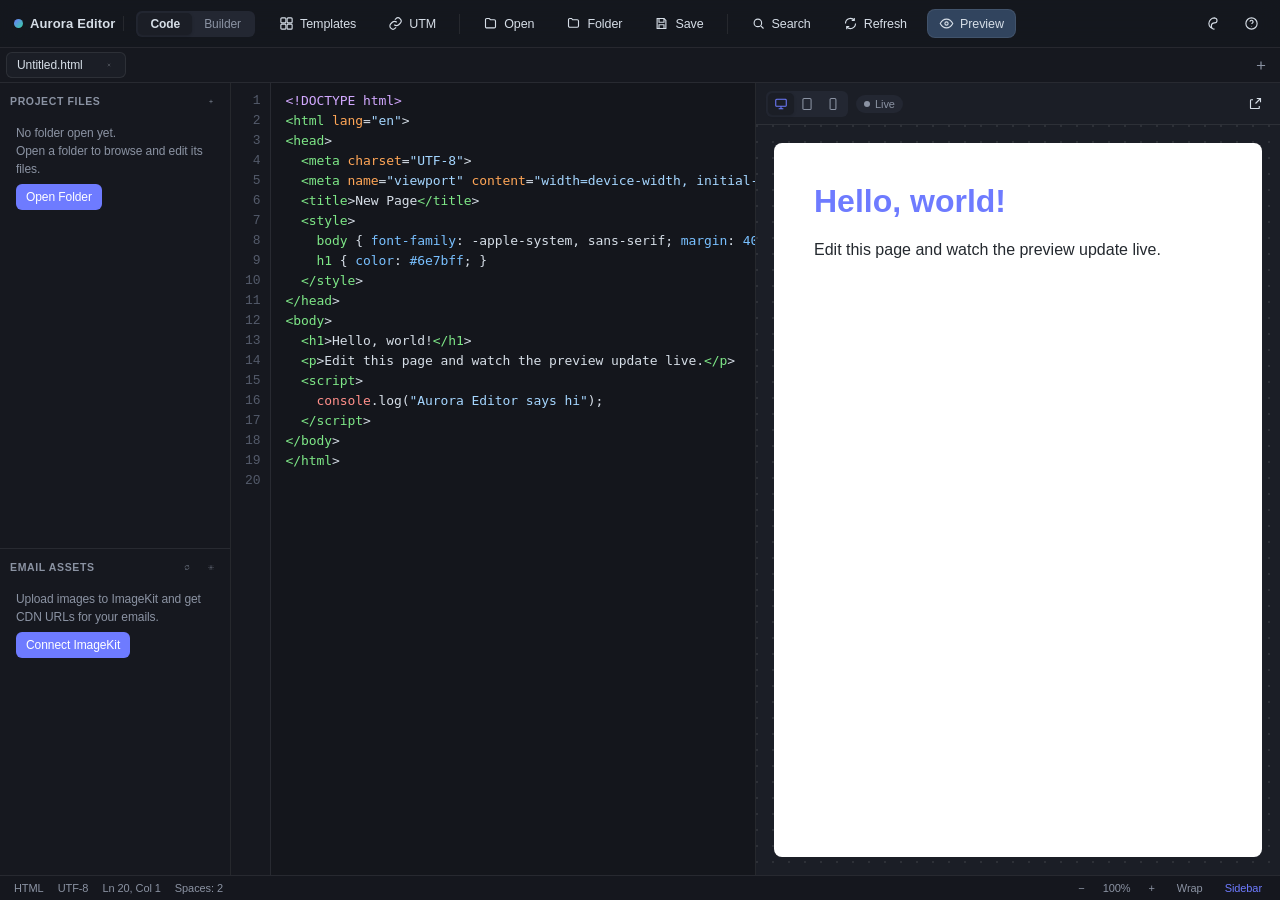
==== commit 8aba5b21: "Redesign UI (Apple-style), fix overflow, replace emoji with icons, add UTM Quick Presets manager Lay" ====
--- a/WebApp/index.html
+++ b/WebApp/index.html
@@ -146,13 +146,18 @@
   body {
     margin: 0;
     font-family: var(--ui-font);
+    font-size: 13px;
+    letter-spacing: -0.006em;      /* subtle optical tightening, SF-like */
     background: var(--bg);
     color: var(--fg);
     -webkit-font-smoothing: antialiased;
+    -moz-osx-font-smoothing: grayscale;
+    text-rendering: optimizeLegibility;
   }
   button {
     font-family: inherit;
     color: inherit;
+    letter-spacing: inherit;
   }
   ::selection { background: var(--selection); }
 
@@ -162,8 +167,22 @@
 
   :focus-visible {
     outline: 2px solid var(--accent);
-    outline-offset: 1px;
-  }
+    outline-offset: 2px;
+    border-radius: 4px;
+  }
+
+  /* Shared small icon button — used for inline actions across the app. */
+  .icon-btn {
+    display: inline-flex; align-items: center; justify-content: center;
+    width: 26px; height: 26px; flex: none;
+    border: none; background: transparent; color: var(--fg-dim);
+    border-radius: 7px; cursor: pointer;
+    transition: background 0.15s ease, color 0.15s ease, transform 0.12s ease;
+  }
+  .icon-btn:hover { background: var(--current-line); color: var(--fg); }
+  .icon-btn:active { transform: scale(0.92); }
+  .icon-btn svg { width: 15px; height: 15px; }
+  .icon-btn.danger:hover { color: var(--danger); background: color-mix(in srgb, var(--danger) 12%, transparent); }
 
   /* ---------- App shell ---------- */
   #app {
@@ -205,29 +224,36 @@
     display: inline-flex;
     align-items: center;
     gap: 6px;
-    height: 28px;
-    padding: 0 10px;
+    height: 29px;
+    padding: 0 11px;
     border: 1px solid transparent;
-    border-radius: var(--radius-sm);
+    border-radius: 8px;
     background: transparent;
     color: var(--fg);
     font-size: 12.5px;
     cursor: pointer;
     white-space: nowrap;
+    -webkit-app-region: no-drag;
+    transition: background 0.15s ease, border-color 0.15s ease, transform 0.1s ease;
   }
   .tbtn:hover { background: var(--current-line); }
-  .tbtn:active { transform: translateY(0.5px); }
+  .tbtn:active { transform: scale(0.96); }
   .tbtn[aria-pressed="true"] { background: var(--selection); border-color: var(--border); }
-  .tbtn.icon-only { padding: 0; width: 28px; justify-content: center; }
+  .tbtn.icon-only { padding: 0; width: 29px; justify-content: center; }
   .tbtn svg { width: 15px; height: 15px; flex: none; }
-  .tbtn .label { }
   .toolbar-spacer { flex: 1; }
   .toolbar-sep {
-    width: 1px; height: 20px; background: var(--border); margin: 0 2px; flex: none;
-  }
-  @media (max-width: 880px) {
+    width: 1px; height: 20px; background: var(--border); margin: 0 3px; flex: none;
+  }
+  /* Progressive collapse so the toolbar never overflows on narrow windows. */
+  @media (max-width: 1180px) {
     .tbtn .label { display: none; }
-    .tbtn { width: 28px; padding: 0; justify-content: center; }
+    .tbtn { width: 29px; padding: 0; justify-content: center; }
+    .mode-switch button { padding: 4px 10px; }
+  }
+  @media (max-width: 720px) {
+    .toolbar { gap: 4px; padding: 8px 10px; overflow-x: auto; }
+    .toolbar .brand { font-size: 12px; }
   }
 
   /* ---------- Tab strip ---------- */
@@ -275,11 +301,12 @@
     width: 6px; height: 6px; border-radius: 50%; background: var(--warn); flex: none;
   }
   .tab .close {
-    width: 15px; height: 15px; border-radius: 4px; border: none; background: transparent;
+    width: 16px; height: 16px; border-radius: 4px; border: none; background: transparent;
     color: inherit; display: flex; align-items: center; justify-content: center; flex: none;
-    opacity: 0; cursor: pointer;
-  }
-  .tab:hover .close, .tab.active .close { opacity: 0.7; }
+    opacity: 0; cursor: pointer; transition: opacity 0.15s ease, background 0.15s ease;
+  }
+  .tab .close svg { width: 10px; height: 10px; }
+  .tab:hover .close, .tab.active .close { opacity: 0.6; }
   .tab .close:hover { opacity: 1; background: var(--selection); }
   .tab.active .dirty-dot { display: block; }
   .tab:not(.active):not(:hover) .dirty-dot { display: block; }
@@ -294,7 +321,8 @@
   .findbar {
     display: none;
     align-items: center;
-    gap: 8px;
+    flex-wrap: wrap;            /* never overflow — wrap to a second row */
+    gap: 6px 8px;
     padding: 7px 12px;
     background: var(--sidebar);
     border-bottom: 1px solid var(--border);
@@ -307,17 +335,37 @@
     border-radius: var(--radius-sm);
     color: var(--fg);
     font-size: 12px;
-    padding: 5px 8px;
-    width: 220px;
-  }
-  .findbar input[type="text"]:focus { border-color: var(--accent); }
-  .findbar .count { color: var(--fg-dim); min-width: 70px; font-variant-numeric: tabular-nums; }
+    padding: 5px 9px;
+    flex: 1 1 150px;
+    min-width: 120px;
+    max-width: 260px;
+    height: 26px;
+    box-sizing: border-box;
+  }
+  .findbar input[type="text"]:focus {
+    border-color: var(--accent);
+    outline: none;
+    box-shadow: 0 0 0 3px color-mix(in srgb, var(--accent) 22%, transparent);
+  }
+  .findbar .count {
+    color: var(--fg-dim); min-width: 58px; font-variant-numeric: tabular-nums;
+    white-space: nowrap; flex: none;
+  }
+  .find-group { display: flex; align-items: center; gap: 6px; flex-wrap: wrap; }
   .findbar .toggle {
-    width: 24px; height: 24px; border-radius: var(--radius-sm); border: 1px solid var(--border);
+    min-width: 26px; height: 26px; padding: 0 7px;
+    border-radius: 7px; border: 1px solid var(--border);
     background: var(--panel); color: var(--fg-dim); font-size: 11px; cursor: pointer;
-  }
-  .findbar .toggle[aria-pressed="true"] { color: var(--accent); border-color: var(--accent); }
-  .findbar .grow { flex: 1; }
+    white-space: nowrap; flex: none;
+    display: inline-flex; align-items: center; justify-content: center; gap: 4px;
+    transition: border-color 0.15s ease, color 0.15s ease, background 0.15s ease, transform 0.1s ease;
+  }
+  .findbar .toggle svg { width: 14px; height: 14px; }
+  .findbar .toggle.text { padding: 0 11px; font-size: 11.5px; }
+  .findbar .toggle:hover { color: var(--fg); border-color: color-mix(in srgb, var(--fg-dim) 50%, transparent); }
+  .findbar .toggle:active { transform: scale(0.94); }
+  .findbar .toggle[aria-pressed="true"] { color: var(--accent); border-color: var(--accent); background: color-mix(in srgb, var(--accent) 10%, var(--panel)); }
+  .findbar .grow { flex: 1 0 0; }
 
   /* ---------- Main layout ---------- */
   .workspace {
@@ -378,8 +426,10 @@
   .node .name { overflow: hidden; text-overflow: ellipsis; }
   .node .depth-spacer { flex: none; }
   .node .star {
-    margin-left: auto; opacity: 0; width: 13px; height: 13px; color: var(--warn); flex: none;
-  }
+    margin-left: auto; opacity: 0; color: var(--warn); flex: none;
+    display: inline-flex; align-items: center; transition: opacity 0.15s ease;
+  }
+  .node .star svg { width: 13px; height: 13px; }
   .node:hover .star, .node.favorited .star { opacity: 1; }
 
   .workspace-divider { background: var(--border); cursor: col-resize; }
@@ -553,27 +603,43 @@
 
   /* ---------- Modal (help / theme) ---------- */
   .modal-backdrop {
-    position: fixed; inset: 0; background: rgba(10, 11, 15, 0.5);
+    position: fixed; inset: 0; background: rgba(10, 11, 15, 0.44);
+    backdrop-filter: blur(6px) saturate(1.1);
     display: none; align-items: center; justify-content: center; z-index: 100;
-  }
-  .modal-backdrop.open { display: flex; }
+    padding: 24px;
+  }
+  .modal-backdrop.open { display: flex; animation: backdrop-in 0.22s ease; }
+  @keyframes backdrop-in { from { opacity: 0; } to { opacity: 1; } }
   .modal {
     background: var(--panel);
     border: 1px solid var(--border);
-    border-radius: 14px;
-    box-shadow: var(--shadow);
-    width: min(520px, 92vw);
-    max-height: 82vh;
+    border-radius: 18px;
+    box-shadow: 0 24px 64px rgba(0, 0, 0, 0.4), 0 2px 8px rgba(0, 0, 0, 0.2);
+    width: min(520px, 100%);
+    max-height: 86vh;
     overflow-y: auto;
-    padding: 22px 26px 26px;
+    padding: 24px 26px 26px;
+  }
+  .modal-backdrop.open .modal { animation: modal-in 0.28s cubic-bezier(0.16, 1, 0.3, 1); }
+  @keyframes modal-in {
+    from { opacity: 0; transform: translateY(10px) scale(0.97); }
+    to { opacity: 1; transform: translateY(0) scale(1); }
   }
   .modal h2 {
-    font-size: 16px; margin: 0 0 4px;
-    display: flex; align-items: center; gap: 8px;
-  }
-  .modal .sub { color: var(--fg-dim); font-size: 12.5px; margin: 0 0 18px; }
-  .modal .close-x {
-    position: absolute; margin-top: -8px; margin-left: 480px;
+    font-size: 17px; font-weight: 600; letter-spacing: -0.01em;
+    margin: 0 0 5px; line-height: 1.3;
+    display: flex; align-items: center; gap: 11px;
+  }
+  .modal-ico {
+    flex: none; width: 30px; height: 30px; border-radius: 9px;
+    display: inline-flex; align-items: center; justify-content: center;
+    background: color-mix(in srgb, var(--accent) 15%, transparent);
+    color: var(--accent);
+  }
+  .modal-ico svg { width: 17px; height: 17px; }
+  .modal .sub {
+    color: var(--fg-dim); font-size: 12.5px; line-height: 1.5;
+    margin: 0 0 20px; letter-spacing: 0;
   }
   .kv-grid {
     display: grid; grid-template-columns: auto 1fr; gap: 8px 20px; font-size: 12.5px;
@@ -692,18 +758,22 @@
     background: var(--accent); border-radius: 2px; z-index: 3;
   }
   .cblock-controls {
-    position: absolute; top: 4px; right: 4px; z-index: 4;
-    display: none; gap: 2px;
-    background: var(--panel); border: 1px solid var(--border); border-radius: 6px;
-    padding: 2px; box-shadow: var(--shadow);
+    position: absolute; top: 6px; right: 6px; z-index: 4;
+    display: none; gap: 1px;
+    background: var(--panel); border: 1px solid var(--border); border-radius: 9px;
+    padding: 3px; box-shadow: var(--shadow);
   }
   .cblock.sel .cblock-controls, .cblock:hover .cblock-controls { display: flex; }
   .cblock-controls button {
-    width: 22px; height: 22px; border: none; background: transparent; color: var(--fg-dim);
-    border-radius: 4px; cursor: pointer; font-size: 12px;
+    width: 26px; height: 26px; border: none; background: transparent; color: var(--fg-dim);
+    border-radius: 6px; cursor: pointer;
     display: flex; align-items: center; justify-content: center;
-  }
-  .cblock-controls button:hover { background: var(--selection); color: var(--fg); }
+    transition: background 0.14s ease, color 0.14s ease, transform 0.1s ease;
+  }
+  .cblock-controls button svg { width: 14px; height: 14px; }
+  .cblock-controls button:hover { background: var(--current-line); color: var(--fg); }
+  .cblock-controls button:active { transform: scale(0.9); }
+  .cblock-controls button[data-act="del"]:hover { color: var(--danger); background: color-mix(in srgb, var(--danger) 12%, transparent); }
 
   .inspector {
     background: var(--sidebar); border-left: 1px solid var(--border);
@@ -747,9 +817,12 @@
   .tpl-name { font-size: 11.5px; flex: 1; overflow: hidden; text-overflow: ellipsis; white-space: nowrap; }
   .tpl-del {
     border: none; background: transparent; color: var(--fg-dim); cursor: pointer;
-    width: 18px; height: 18px; border-radius: 4px; flex: none;
-  }
-  .tpl-del:hover { color: var(--danger); background: var(--current-line); }
+    width: 22px; height: 22px; border-radius: 6px; flex: none;
+    display: inline-flex; align-items: center; justify-content: center;
+    transition: background 0.14s ease, color 0.14s ease;
+  }
+  .tpl-del svg { width: 13px; height: 13px; }
+  .tpl-del:hover { color: var(--danger); background: color-mix(in srgb, var(--danger) 12%, transparent); }
   .tpl-section-label {
     font-size: 10.5px; font-weight: 700; letter-spacing: 0.06em; text-transform: uppercase;
     color: var(--fg-dim); margin: 16px 0 8px;
@@ -764,14 +837,90 @@
   .utm-result.invalid { border-color: color-mix(in srgb, var(--danger) 50%, transparent); }
   .utm-issues { margin: 8px 0 0; padding: 0 0 0 16px; font-size: 11.5px; color: var(--warn); }
   .utm-issues li { margin: 2px 0; }
-  .chip-row { display: flex; flex-wrap: wrap; gap: 6px; margin-top: 6px; }
+  .chip-row { display: flex; flex-wrap: wrap; gap: 6px; margin-top: 8px; }
   .chip {
+    display: inline-flex; align-items: center; gap: 5px;
     border: 1px solid var(--border); background: var(--current-line); color: var(--fg);
-    font-size: 11px; padding: 4px 10px; border-radius: 999px; cursor: pointer;
-  }
-  .chip:hover { border-color: var(--accent); }
-  .chip .x { color: var(--fg-dim); margin-left: 4px; }
-  .utm-actions { display: flex; gap: 8px; margin-top: 12px; flex-wrap: wrap; }
+    font-size: 11.5px; padding: 4px 11px; border-radius: 999px; cursor: pointer;
+    max-width: 100%; white-space: nowrap; overflow: hidden; text-overflow: ellipsis;
+    transition: border-color 0.14s ease, background 0.14s ease, transform 0.1s ease;
+  }
+  .chip:hover { border-color: var(--accent); background: color-mix(in srgb, var(--accent) 8%, var(--current-line)); }
+  .chip:active { transform: scale(0.96); }
+  .chip .pin-dot { width: 5px; height: 5px; border-radius: 50%; background: var(--accent); flex: none; }
+  .chip .x {
+    color: var(--fg-dim); display: inline-flex; margin-left: 1px; border-radius: 50%;
+  }
+  .chip .x svg { width: 11px; height: 11px; }
+  .chip .x:hover { color: var(--danger); }
+
+  /* Field header with inline Manage button */
+  .field-head { display: flex; align-items: center; justify-content: space-between; margin: 12px 0 4px; }
+  .field-head .field-label { margin: 0; }
+  .manage-btn {
+    display: inline-flex; align-items: center; justify-content: center;
+    width: 24px; height: 24px; border-radius: 7px;
+    border: none; background: transparent; color: var(--fg-dim); cursor: pointer;
+    transition: background 0.14s ease, color 0.14s ease, transform 0.3s ease;
+  }
+  .manage-btn svg { width: 15px; height: 15px; }
+  .manage-btn:hover { background: var(--current-line); color: var(--accent); transform: rotate(45deg); }
+
+  /* Segmented tabs (Apple-style) */
+  .seg-tabs {
+    display: flex; gap: 2px; background: var(--current-line); border-radius: 9px;
+    padding: 3px; margin: 4px 0 14px;
+  }
+  .seg-tabs button {
+    flex: 1; border: none; background: transparent; color: var(--fg-dim);
+    font-size: 12.5px; font-weight: 500; padding: 6px 0; border-radius: 7px; cursor: pointer;
+    transition: background 0.18s ease, color 0.18s ease;
+  }
+  .seg-tabs button.active { background: var(--panel); color: var(--fg); box-shadow: 0 1px 3px rgba(0,0,0,0.15); }
+
+  /* Preset manager rows */
+  .preset-list { display: flex; flex-direction: column; gap: 5px; min-height: 40px; }
+  .preset-row {
+    display: flex; align-items: center; gap: 8px;
+    padding: 6px 8px; border: 1px solid var(--border); border-radius: 10px;
+    background: var(--panel); transition: border-color 0.14s ease, box-shadow 0.14s ease, opacity 0.14s ease;
+  }
+  .preset-row.dragging { opacity: 0.4; }
+  .preset-row.drop-target { border-color: var(--accent); box-shadow: 0 0 0 3px color-mix(in srgb, var(--accent) 18%, transparent); }
+  .preset-row .drag-handle {
+    flex: none; cursor: grab; color: var(--fg-dim); display: inline-flex; padding: 2px;
+    touch-action: none;
+  }
+  .preset-row .drag-handle:active { cursor: grabbing; }
+  .preset-row .drag-handle svg { width: 15px; height: 15px; }
+  .preset-row .p-value, .preset-row .p-label {
+    border: 1px solid transparent; background: transparent; color: var(--fg);
+    font-size: 12.5px; padding: 4px 7px; border-radius: 6px; min-width: 0;
+    transition: background 0.12s ease, border-color 0.12s ease;
+  }
+  .preset-row .p-value { flex: 1 1 40%; font-weight: 500; }
+  .preset-row .p-label { flex: 1 1 40%; color: var(--fg-dim); font-size: 11.5px; }
+  .preset-row .p-value:hover, .preset-row .p-label:hover { background: var(--current-line); }
+  .preset-row .p-value:focus, .preset-row .p-label:focus {
+    outline: none; background: var(--bg); border-color: var(--accent);
+  }
+  .preset-row .row-actions { display: flex; gap: 1px; flex: none; }
+  .preset-row .row-actions button {
+    width: 26px; height: 26px; border: none; background: transparent; color: var(--fg-dim);
+    border-radius: 6px; cursor: pointer; display: inline-flex; align-items: center; justify-content: center;
+    transition: background 0.14s ease, color 0.14s ease;
+  }
+  .preset-row .row-actions button svg { width: 14px; height: 14px; }
+  .preset-row .row-actions button:hover { background: var(--current-line); color: var(--fg); }
+  .preset-row .row-actions button.on { color: var(--accent); }
+  .preset-row .row-actions button.star-btn.on { color: var(--warn); }
+  .preset-row .row-actions button.del-btn:hover { color: var(--danger); background: color-mix(in srgb, var(--danger) 12%, transparent); }
+  .preset-empty { font-size: 12px; color: var(--fg-dim); text-align: center; padding: 14px; }
+  .preset-add { display: flex; gap: 6px; margin-top: 12px; }
+  .preset-add .field-input { flex: 1; min-width: 0; }
+  .preset-hint { font-size: 11px; color: var(--fg-dim); margin: 10px 0 0; line-height: 1.5; }
+
+  .utm-actions { display: flex; gap: 8px; margin-top: 14px; flex-wrap: wrap; }
   .utm-history { margin-top: 14px; }
   .utm-history .item {
     font-family: var(--code-font); font-size: 10.5px; color: var(--fg-dim);
@@ -925,18 +1074,28 @@
     </button>
   </div>
 
-  <div class="findbar" id="findbar">
-    <input type="text" id="find-input" placeholder="Find">
-    <span class="count" id="find-count">No results</span>
-    <button class="toggle" id="find-prev" title="Previous (⇧⌘G)">↑</button>
-    <button class="toggle" id="find-next" title="Next (⌘G)">↓</button>
-    <button class="toggle" id="find-case" title="Case sensitive" aria-pressed="false">Aa</button>
-    <button class="toggle" id="find-regex" title="Regular expression" aria-pressed="false">.*</button>
-    <input type="text" id="replace-input" placeholder="Replace">
-    <button class="toggle" id="replace-one">Replace</button>
-    <button class="toggle" id="replace-all">Replace All</button>
+  <div class="findbar" id="findbar" role="search">
+    <div class="find-group">
+      <input type="text" id="find-input" placeholder="Find" aria-label="Find text">
+      <span class="count" id="find-count">No results</span>
+      <button class="toggle" id="find-prev" title="Previous match (⇧⌘G)" aria-label="Previous match">
+        <svg viewBox="0 0 24 24" fill="none" stroke="currentColor" stroke-width="2"><path d="M6 15l6-6 6 6" stroke-linecap="round" stroke-linejoin="round"/></svg>
+      </button>
+      <button class="toggle" id="find-next" title="Next match (⌘G)" aria-label="Next match">
+        <svg viewBox="0 0 24 24" fill="none" stroke="currentColor" stroke-width="2"><path d="M6 9l6 6 6-6" stroke-linecap="round" stroke-linejoin="round"/></svg>
+      </button>
+      <button class="toggle" id="find-case" title="Case sensitive" aria-pressed="false">Aa</button>
+      <button class="toggle" id="find-regex" title="Regular expression" aria-pressed="false">.*</button>
+    </div>
+    <div class="find-group">
+      <input type="text" id="replace-input" placeholder="Replace" aria-label="Replace with">
+      <button class="toggle text" id="replace-one">Replace</button>
+      <button class="toggle text" id="replace-all">Replace all</button>
+    </div>
     <div class="grow"></div>
-    <button class="toggle" id="find-close" title="Close (Esc)">✕</button>
+    <button class="toggle" id="find-close" title="Close (Esc)" aria-label="Close find bar">
+      <svg viewBox="0 0 24 24" fill="none" stroke="currentColor" stroke-width="2"><path d="M6 6l12 12M18 6L6 18" stroke-linecap="round"/></svg>
+    </button>
   </div>
 
   <div class="workspace" id="workspace">
@@ -1054,7 +1213,7 @@
 
 <div class="modal-backdrop" id="help-backdrop">
   <div class="modal">
-    <h2>⌨️ Keyboard Shortcuts</h2>
+    <h2><span class="modal-ico"><svg viewBox="0 0 24 24" fill="none" stroke="currentColor" stroke-width="1.7"><rect x="2" y="6" width="20" height="12" rx="2.5"/><path d="M6 10h.01M10 10h.01M14 10h.01M18 10h.01M7 14h10" stroke-linecap="round"/></svg></span> Keyboard Shortcuts</h2>
     <p class="sub">Aurora Editor runs entirely in this browser tab — nothing to install.</p>
     <div class="kv-grid" id="shortcut-grid"></div>
     <ul class="tip-list">
@@ -1068,7 +1227,7 @@
 
 <div class="modal-backdrop" id="settings-backdrop">
   <div class="modal">
-    <h2>🎨 Theme &amp; Settings</h2>
+    <h2><span class="modal-ico"><svg viewBox="0 0 24 24" fill="none" stroke="currentColor" stroke-width="1.7"><path d="M5 21v-6M5 11V3M12 21v-9M12 8V3M19 21v-4M19 13V3M2 15h6M9 8h6M16 17h6" stroke-linecap="round"/></svg></span> Theme &amp; Settings</h2>
     <p class="sub">Changes apply immediately and are remembered on this device.</p>
     <div class="theme-grid" id="theme-grid"></div>
     <div style="margin-top:18px;">
@@ -1101,7 +1260,7 @@
 
 <div class="modal-backdrop" id="templates-backdrop">
   <div class="modal wide">
-    <h2>📚 Template Library</h2>
+    <h2><span class="modal-ico"><svg viewBox="0 0 24 24" fill="none" stroke="currentColor" stroke-width="1.7"><rect x="3" y="3" width="7" height="7" rx="1.6"/><rect x="14" y="3" width="7" height="7" rx="1.6"/><rect x="3" y="14" width="7" height="7" rx="1.6"/><rect x="14" y="14" width="7" height="7" rx="1.6"/></svg></span> Template Library</h2>
     <p class="sub">Load a starting point or reuse a saved design. Templates keep their blocks fully editable in the Builder.</p>
     <div class="tpl-section-label">Starter templates</div>
     <div class="tpl-grid" id="tpl-starters"></div>
@@ -1115,7 +1274,7 @@
 
 <div class="modal-backdrop" id="utm-backdrop">
   <div class="modal">
-    <h2>🔗 UTM Builder</h2>
+    <h2><span class="modal-ico"><svg viewBox="0 0 24 24" fill="none" stroke="currentColor" stroke-width="1.7"><path d="M10 14a5 5 0 007.1 0l2.4-2.4a5 5 0 00-7.1-7.1L11 5.9" stroke-linecap="round"/><path d="M14 10a5 5 0 00-7.1 0l-2.4 2.4a5 5 0 007.1 7.1L13 18.1" stroke-linecap="round"/></svg></span> UTM Builder</h2>
     <p class="sub">Generate consistently structured campaign URLs. Values are lowercased and spaces become dashes so reports stay clean.</p>
 
     <label class="field-label" for="utm-url">Destination URL</label>
@@ -1123,15 +1282,26 @@
 
     <div class="insp-row">
       <div class="insp-field" style="flex:1;">
-        <label class="field-label" for="utm-source">Source (utm_source)</label>
-        <input class="field-input" id="utm-source" placeholder="newsletter" spellcheck="false">
+        <div class="field-head">
+          <label class="field-label" for="utm-source">Source (utm_source)</label>
+          <button class="manage-btn" id="manage-source" title="Manage source shortcuts" aria-label="Manage source shortcuts">
+            <svg viewBox="0 0 24 24" fill="none" stroke="currentColor" stroke-width="1.7"><path d="M10.3 4.3a1.2 1.2 0 013.4 0l.2.9a1.2 1.2 0 001.7 1l.8-.4a1.2 1.2 0 011.5 1.9l-.6.7a1.2 1.2 0 000 2l.6.7a1.2 1.2 0 01-1.5 1.9l-.8-.4a1.2 1.2 0 00-1.7 1l-.2.9a1.2 1.2 0 01-3.4 0l-.2-.9a1.2 1.2 0 00-1.7-1l-.8.4a1.2 1.2 0 01-1.5-1.9l.6-.7a1.2 1.2 0 000-2l-.6-.7a1.2 1.2 0 011.5-1.9l.8.4a1.2 1.2 0 001.7-1z"/><circle cx="12" cy="12" r="2.4"/></svg>
+          </button>
+        </div>
+        <input class="field-input" id="utm-source" placeholder="newsletter" spellcheck="false" autocomplete="off">
+        <div class="chip-row" id="utm-source-chips"></div>
       </div>
       <div class="insp-field" style="flex:1;">
-        <label class="field-label" for="utm-medium">Medium (utm_medium)</label>
-        <input class="field-input" id="utm-medium" placeholder="email" spellcheck="false">
+        <div class="field-head">
+          <label class="field-label" for="utm-medium">Medium (utm_medium)</label>
+          <button class="manage-btn" id="manage-medium" title="Manage medium shortcuts" aria-label="Manage medium shortcuts">
+            <svg viewBox="0 0 24 24" fill="none" stroke="currentColor" stroke-width="1.7"><path d="M10.3 4.3a1.2 1.2 0 013.4 0l.2.9a1.2 1.2 0 001.7 1l.8-.4a1.2 1.2 0 011.5 1.9l-.6.7a1.2 1.2 0 000 2l.6.7a1.2 1.2 0 01-1.5 1.9l-.8-.4a1.2 1.2 0 00-1.7 1l-.2.9a1.2 1.2 0 01-3.4 0l-.2-.9a1.2 1.2 0 00-1.7-1l-.8.4a1.2 1.2 0 01-1.5-1.9l.6-.7a1.2 1.2 0 000-2l-.6-.7a1.2 1.2 0 011.5-1.9l.8.4a1.2 1.2 0 001.7-1z"/><circle cx="12" cy="12" r="2.4"/></svg>
+          </button>
+        </div>
+        <input class="field-input" id="utm-medium" placeholder="email" spellcheck="false" autocomplete="off">
+        <div class="chip-row" id="utm-medium-chips"></div>
       </div>
     </div>
-    <div class="chip-row" id="utm-quick-chips"></div>
 
     <label class="field-label" for="utm-campaign">Campaign (utm_campaign)</label>
     <input class="field-input" id="utm-campaign" placeholder="spring-sale-2026" spellcheck="false">
@@ -1163,9 +1333,30 @@
   </div>
 </div>
 
+<div class="modal-backdrop" id="presets-backdrop">
+  <div class="modal">
+    <h2><span class="modal-ico"><svg viewBox="0 0 24 24" fill="none" stroke="currentColor" stroke-width="1.7"><path d="M4 7h11M4 12h16M4 17h9" stroke-linecap="round"/><circle cx="18" cy="7" r="2"/><circle cx="17" cy="17" r="2"/></svg></span> Manage Quick Presets</h2>
+    <p class="sub">Add, edit, pin, and reorder your source &amp; medium shortcuts. Changes save automatically.</p>
+
+    <div class="seg-tabs" id="presets-tabs">
+      <button data-tab="source" class="active">Sources</button>
+      <button data-tab="medium">Mediums</button>
+    </div>
+
+    <div class="preset-list" id="preset-list"></div>
+
+    <div class="preset-add">
+      <input class="field-input" id="preset-add-value" placeholder="value (e.g. tiktok)" spellcheck="false" autocomplete="off">
+      <input class="field-input" id="preset-add-label" placeholder="label (optional)" spellcheck="false" autocomplete="off">
+      <button class="primary-btn" id="preset-add-btn" style="margin-top:0;">Add</button>
+    </div>
+    <p class="preset-hint">Drag the handle to reorder · pin to keep at the top · the starred item pre-fills new URLs.</p>
+  </div>
+</div>
+
 <div class="modal-backdrop" id="assets-backdrop">
   <div class="modal">
-    <h2>☁️ Email Assets — ImageKit</h2>
+    <h2><span class="modal-ico"><svg viewBox="0 0 24 24" fill="none" stroke="currentColor" stroke-width="1.7"><path d="M7 18a4 4 0 01-.5-7.97A5.5 5.5 0 0117.9 9.5 3.5 3.5 0 0117.5 16" stroke-linecap="round"/><path d="M12 12v6M9.5 14l2.5-2.5L14.5 14" stroke-linecap="round" stroke-linejoin="round"/></svg></span> Email Assets — ImageKit</h2>
     <p class="sub">Uploads go straight to your ImageKit media library and are served from its CDN.</p>
 
     <label class="field-label" for="ik-endpoint">URL endpoint</label>
@@ -1522,7 +1713,7 @@
       const el = document.createElement('div');
       el.className = 'tab' + (id === state.activeId ? ' active' : '');
       el.innerHTML = `<span class="name"></span><span class="dirty-dot" style="${f.dirty ? '' : 'visibility:hidden'}"></span>
-        <button class="close" title="Close">✕</button>`;
+        <button class="close" title="Close tab" aria-label="Close tab"><svg viewBox="0 0 24 24" fill="none" stroke="currentColor" stroke-width="2.2"><path d="M6 6l12 12M18 6L6 18" stroke-linecap="round"/></svg></button>`;
       el.querySelector('.name').textContent = f.name;
       el.addEventListener('click', (e) => {
         if (e.target.closest('.close')) return;
@@ -1912,7 +2103,7 @@
         if (tagContent.startsWith('/')) {
           const name = nearestUnclosedTag(lastLT);
           if (!name) return null;
-          return { list: [{ label: `</${name}>`, detail: 'close tag', kind: '⌫', insert: `${name}>`, replaceStart: start, replaceEnd: caret }] };
+          return { list: [{ label: `</${name}>`, detail: 'close tag', kind: '/>', insert: `${name}>`, replaceStart: start, replaceEnd: caret }] };
         }
         if (!/[\s]/.test(tagContent)) {
           const list = HTML_TAGS.filter(t => !tagContent || t.startsWith(tagContent.toLowerCase()))
@@ -1940,7 +2131,7 @@
 
       if (prefix) {
         const list = SNIPPETS.filter(s => s.trigger.startsWith(prefix.toLowerCase()))
-          .map(s => ({ label: s.trigger, detail: s.label, kind: '❖', insert: s.body, snippet: true, replaceStart: start, replaceEnd: caret }));
+          .map(s => ({ label: s.trigger, detail: s.label, kind: '{}', insert: s.body, snippet: true, replaceStart: start, replaceEnd: caret }));
         if (!list.length) return null;
         return { list };
       }
@@ -2113,7 +2304,7 @@
       const row = document.createElement('div');
       row.className = 'node';
       row.style.paddingLeft = (8 + depth * 14) + 'px';
-      row.innerHTML = `${iconFor(node.name, node.isDir)}<span class="name"></span>${!node.isDir ? '<span class="star">★</span>' : ''}`;
+      row.innerHTML = `${iconFor(node.name, node.isDir)}<span class="name"></span>${!node.isDir ? '<span class="star"><svg viewBox="0 0 24 24" fill="currentColor" stroke="currentColor" stroke-width="1.5" stroke-linejoin="round"><path d="M12 4l2.4 5 5.6.8-4 3.9 1 5.5-5-2.7-5 2.7 1-5.5-4-3.9 5.6-.8z"/></svg></span>' : ''}`;
       row.querySelector('.name').textContent = node.name;
       if (favorites.has(node.path)) row.classList.add('favorited');
       if (state.activePath === node.path) row.classList.add('active');
@@ -2863,11 +3054,11 @@
         el.draggable = true;
         el.innerHTML = renderBlock(b) + `
           <div class="cblock-controls">
-            <button data-act="up" title="Move up">↑</button>
-            <button data-act="down" title="Move down">↓</button>
-            <button data-act="dup" title="Duplicate">⧉</button>
-            <button data-act="save" title="Save to My Blocks">★</button>
-            <button data-act="del" title="Delete">✕</button>
+            <button data-act="up" title="Move up" aria-label="Move block up"><svg viewBox="0 0 24 24" fill="none" stroke="currentColor" stroke-width="2"><path d="M12 19V5M6 11l6-6 6 6" stroke-linecap="round" stroke-linejoin="round"/></svg></button>
+            <button data-act="down" title="Move down" aria-label="Move block down"><svg viewBox="0 0 24 24" fill="none" stroke="currentColor" stroke-width="2"><path d="M12 5v14M6 13l6 6 6-6" stroke-linecap="round" stroke-linejoin="round"/></svg></button>
+            <button data-act="dup" title="Duplicate" aria-label="Duplicate block"><svg viewBox="0 0 24 24" fill="none" stroke="currentColor" stroke-width="1.9"><rect x="9" y="9" width="11" height="11" rx="2"/><path d="M5 15V5a2 2 0 012-2h8" stroke-linecap="round"/></svg></button>
+            <button data-act="save" title="Save to My Blocks" aria-label="Save block to My Blocks"><svg viewBox="0 0 24 24" fill="none" stroke="currentColor" stroke-width="1.8"><path d="M5 4h11l3 3v13H5z" stroke-linejoin="round"/><path d="M8 4v5h6V4M8 20v-5h8v5" stroke-linejoin="round"/></svg></button>
+            <button data-act="del" title="Delete" aria-label="Delete block"><svg viewBox="0 0 24 24" fill="none" stroke="currentColor" stroke-width="1.9"><path d="M5 7h14M9 7V5h6v2M7 7l1 13h8l1-13" stroke-linecap="round" stroke-linejoin="round"/></svg></button>
           </div>`;
         el.addEventListener('click', (e) => {
           const act = e.target.closest('[data-act]')?.dataset.act;
@@ -3112,7 +3303,7 @@
       card.className = 'tpl-card';
       card.innerHTML = `
         <div class="tpl-thumb"><iframe loading="lazy" title="${attr(name)} preview"></iframe></div>
-        <div class="tpl-meta"><span class="tpl-name"></span>${deletable ? '<button class="tpl-del" title="Delete">✕</button>' : ''}</div>`;
+        <div class="tpl-meta"><span class="tpl-name"></span>${deletable ? '<button class="tpl-del" title="Delete template" aria-label="Delete template"><svg viewBox="0 0 24 24" fill="none" stroke="currentColor" stroke-width="1.9"><path d="M5 7h14M9 7V5h6v2M7 7l1 13h8l1-13" stroke-linecap="round" stroke-linejoin="round"/></svg></button>' : ''}</div>`;
       card.querySelector('.tpl-name').textContent = name;
       card.querySelector('iframe').srcdoc = buildEmailHTML(designObj);
       card.addEventListener('click', (e) => {
@@ -3226,17 +3417,50 @@
      UTM Builder — consistent campaign URLs
   ========================================================= */
   const utm = (() => {
-    const QUICK = [
-      ['newsletter', 'email'], ['promo', 'email'], ['instagram', 'social'],
-      ['facebook', 'cpc'], ['google', 'cpc'], ['whatsapp', 'messaging']
-    ];
-    let presets = loadStore().utmPresets || [];
-    let history = loadStore().utmHistory || [];
+    const clean = v => String(v || '').trim().toLowerCase().replace(/\s+/g, '-');
+
+    // --- Quick Preset shortcut lists (managed by the user) ---
+    const SEED = {
+      source: [
+        { value: 'newsletter', label: 'Newsletter' },
+        { value: 'promo', label: 'Promotional' },
+        { value: 'instagram', label: 'Instagram' },
+        { value: 'facebook', label: 'Facebook' },
+        { value: 'tiktok', label: 'TikTok' },
+        { value: 'google', label: 'Google' },
+        { value: 'whatsapp', label: 'WhatsApp' }
+      ],
+      medium: [
+        { value: 'email', label: 'Email' },
+        { value: 'social', label: 'Organic social' },
+        { value: 'cpc', label: 'Paid (CPC)' },
+        { value: 'banner', label: 'Banner' },
+        { value: 'partner', label: 'Partner' },
+        { value: 'messaging', label: 'Messaging' }
+      ]
+    };
+
+    const stored = loadStore();
+    let shortcuts = stored.utmShortcuts;
+    if (!shortcuts || !shortcuts.source || !shortcuts.medium) {
+      shortcuts = {
+        source: SEED.source.map(s => ({ id: uid(), pinned: false, ...s })),
+        medium: SEED.medium.map(s => ({ id: uid(), pinned: false, ...s }))
+      };
+    }
+    let defaults = stored.utmDefaults || { source: null, medium: null };
+    let presets = stored.utmPresets || [];
+    let history = stored.utmHistory || [];
+    let manageTab = 'source';
     let lastUrl = '';
 
-    const clean = v => String(v || '').trim().toLowerCase().replace(/\s+/g, '-');
-
-    function persist() { saveStore({ utmPresets: presets, utmHistory: history.slice(0, 8) }); }
+    function persist() {
+      saveStore({ utmShortcuts: shortcuts, utmDefaults: defaults,
+        utmPresets: presets, utmHistory: history.slice(0, 8) });
+    }
+
+    // Pinned float to the top; equal-pin items keep their stored order (stable sort).
+    const sortedList = list => [...list].sort((a, b) => (b.pinned ? 1 : 0) - (a.pinned ? 1 : 0));
 
     function read() {
       return {
@@ -3306,32 +3530,40 @@
       renderLists();
     }
 
-    function renderLists() {
-      const chips = $('#utm-quick-chips');
-      chips.innerHTML = '';
-      for (const [s, m] of QUICK) {
+    // --- Quick chips under each field ---
+    function renderChips(kind) {
+      const host = $(`#utm-${kind}-chips`);
+      host.innerHTML = '';
+      for (const item of sortedList(shortcuts[kind])) {
         const c = document.createElement('button');
         c.className = 'chip';
-        c.textContent = `${s} / ${m}`;
+        c.title = `Use ${item.value}`;
+        c.innerHTML = `${item.pinned ? '<span class="pin-dot"></span>' : ''}<span class="chip-text"></span>`;
+        c.querySelector('.chip-text').textContent = item.label || item.value;
         c.addEventListener('click', () => {
-          $('#utm-source').value = s;
-          $('#utm-medium').value = m;
+          $(`#utm-${kind}`).value = item.value;
           generate();
         });
-        chips.appendChild(c);
-      }
+        host.appendChild(c);
+      }
+    }
+
+    function renderLists() {
+      renderChips('source');
+      renderChips('medium');
+
       const pr = $('#utm-presets');
       pr.innerHTML = '';
       if (!presets.length) {
-        pr.innerHTML = '<span class="inspector-empty">No presets yet — fill the form and “Save as preset”.</span>';
+        pr.innerHTML = '<span class="inspector-empty">No campaign presets yet — fill the form and “Save as preset”.</span>';
       }
       for (const p of presets) {
         const c = document.createElement('button');
         c.className = 'chip';
-        c.innerHTML = `<span></span><span class="x">✕</span>`;
-        c.querySelector('span').textContent = p.name;
+        c.innerHTML = `<span class="chip-text"></span><span class="x" title="Delete preset"><svg viewBox="0 0 24 24" fill="none" stroke="currentColor" stroke-width="2.2"><path d="M6 6l12 12M18 6L6 18" stroke-linecap="round"/></svg></span>`;
+        c.querySelector('.chip-text').textContent = p.name;
         c.addEventListener('click', (e) => {
-          if (e.target.classList.contains('x')) {
+          if (e.target.closest('.x')) {
             presets = presets.filter(x => x.id !== p.id);
             persist(); renderLists();
             return;
@@ -3356,6 +3588,135 @@
           toast('Copied');
         });
         hist.appendChild(item);
+      }
+    }
+
+    /* ---- Manage Presets modal (inline edit, drag reorder, pin, default) ---- */
+    const ICON = {
+      handle: '<svg viewBox="0 0 24 24" fill="currentColor"><circle cx="9" cy="6" r="1.5"/><circle cx="15" cy="6" r="1.5"/><circle cx="9" cy="12" r="1.5"/><circle cx="15" cy="12" r="1.5"/><circle cx="9" cy="18" r="1.5"/><circle cx="15" cy="18" r="1.5"/></svg>',
+      pin: '<svg viewBox="0 0 24 24" fill="none" stroke="currentColor" stroke-width="1.7"><path d="M9 4h6l-1 6 3 3H7l3-3-1-6zM12 16v4" stroke-linecap="round" stroke-linejoin="round"/></svg>',
+      star: '<svg viewBox="0 0 24 24" fill="currentColor"><path d="M12 4l2.4 5 5.6.8-4 3.9 1 5.5-5-2.7-5 2.7 1-5.5-4-3.9 5.6-.8z"/></svg>',
+      starO: '<svg viewBox="0 0 24 24" fill="none" stroke="currentColor" stroke-width="1.6" stroke-linejoin="round"><path d="M12 4l2.4 5 5.6.8-4 3.9 1 5.5-5-2.7-5 2.7 1-5.5-4-3.9 5.6-.8z"/></svg>',
+      del: '<svg viewBox="0 0 24 24" fill="none" stroke="currentColor" stroke-width="1.9"><path d="M5 7h14M9 7V5h6v2M7 7l1 13h8l1-13" stroke-linecap="round" stroke-linejoin="round"/></svg>'
+    };
+
+    let dragId = null;
+    function renderManage() {
+      const host = $('#preset-list');
+      host.innerHTML = '';
+      const list = shortcuts[manageTab];
+      if (!list.length) {
+        host.innerHTML = '<div class="preset-empty">No shortcuts yet — add one below.</div>';
+        return;
+      }
+      for (const item of sortedList(list)) {
+        const row = document.createElement('div');
+        row.className = 'preset-row';
+        row.dataset.id = item.id;
+        row.draggable = true;
+        const isDefault = defaults[manageTab] === item.id;
+        row.innerHTML = `
+          <span class="drag-handle" title="Drag to reorder" aria-label="Drag to reorder">${ICON.handle}</span>
+          <input class="p-value" value="" spellcheck="false" aria-label="Value" placeholder="value">
+          <input class="p-label" value="" spellcheck="false" aria-label="Label" placeholder="label (optional)">
+          <div class="row-actions">
+            <button class="pin-btn ${item.pinned ? 'on' : ''}" title="${item.pinned ? 'Unpin' : 'Pin to top'}" aria-label="Pin">${ICON.pin}</button>
+            <button class="star-btn ${isDefault ? 'on' : ''}" title="${isDefault ? 'Default for new URLs' : 'Set as default'}" aria-label="Set as default">${isDefault ? ICON.star : ICON.starO}</button>
+            <button class="del-btn" title="Delete" aria-label="Delete">${ICON.del}</button>
+          </div>`;
+        row.querySelector('.p-value').value = item.value;
+        row.querySelector('.p-label').value = item.label || '';
+
+        row.querySelector('.p-value').addEventListener('input', e => {
+          item.value = e.target.value; persist(); renderChips(manageTab);
+        });
+        row.querySelector('.p-value').addEventListener('blur', e => {
+          const c = clean(e.target.value);
+          if (c !== e.target.value) { e.target.value = c; item.value = c; persist(); renderChips(manageTab); }
+        });
+        row.querySelector('.p-label').addEventListener('input', e => {
+          item.label = e.target.value; persist(); renderChips(manageTab);
+        });
+        row.querySelector('.pin-btn').addEventListener('click', () => {
+          item.pinned = !item.pinned; persist(); renderManage(); renderChips(manageTab);
+        });
+        row.querySelector('.star-btn').addEventListener('click', () => {
+          defaults[manageTab] = isDefault ? null : item.id;
+          persist(); renderManage();
+        });
+        row.querySelector('.del-btn').addEventListener('click', () => {
+          shortcuts[manageTab] = list.filter(x => x.id !== item.id);
+          if (defaults[manageTab] === item.id) defaults[manageTab] = null;
+          persist(); renderManage(); renderChips(manageTab);
+        });
+
+        // Drag reorder
+        row.addEventListener('dragstart', e => {
+          dragId = item.id; row.classList.add('dragging');
+          e.dataTransfer.effectAllowed = 'move';
+        });
+        row.addEventListener('dragend', () => {
+          dragId = null; row.classList.remove('dragging');
+          host.querySelectorAll('.drop-target').forEach(r => r.classList.remove('drop-target'));
+        });
+        row.addEventListener('dragover', e => {
+          e.preventDefault();
+          if (item.id !== dragId) row.classList.add('drop-target');
+        });
+        row.addEventListener('dragleave', () => row.classList.remove('drop-target'));
+        row.addEventListener('drop', e => {
+          e.preventDefault();
+          row.classList.remove('drop-target');
+          if (!dragId || dragId === item.id) return;
+          const arr = shortcuts[manageTab];
+          const from = arr.findIndex(x => x.id === dragId);
+          const to = arr.findIndex(x => x.id === item.id);
+          if (from === -1 || to === -1) return;
+          const [moved] = arr.splice(from, 1);
+          arr.splice(to, 0, moved);
+          persist(); renderManage(); renderChips(manageTab);
+        });
+        host.appendChild(row);
+      }
+    }
+
+    function openManage(kind) {
+      manageTab = kind;
+      $$('#presets-tabs button').forEach(b =>
+        b.classList.toggle('active', b.dataset.tab === kind));
+      renderManage();
+      $('#presets-backdrop').classList.add('open');
+      setTimeout(() => $('#preset-add-value').focus(), 50);
+    }
+
+    function addShortcut() {
+      const value = clean($('#preset-add-value').value);
+      const label = $('#preset-add-label').value.trim();
+      if (!value) { toast('Enter a value first'); return; }
+      if (shortcuts[manageTab].some(x => x.value === value)) {
+        toast('That shortcut already exists'); return;
+      }
+      shortcuts[manageTab].push({ id: uid(), value, label, pinned: false });
+      $('#preset-add-value').value = '';
+      $('#preset-add-label').value = '';
+      persist(); renderManage(); renderChips(manageTab);
+      $('#preset-add-value').focus();
+    }
+
+    $$('#presets-tabs button').forEach(b =>
+      b.addEventListener('click', () => openManage(b.dataset.tab)));
+    $('#preset-add-btn').addEventListener('click', addShortcut);
+    $('#preset-add-value').addEventListener('keydown', e => { if (e.key === 'Enter') addShortcut(); });
+    $('#preset-add-label').addEventListener('keydown', e => { if (e.key === 'Enter') addShortcut(); });
+    $('#manage-source').addEventListener('click', () => openManage('source'));
+    $('#manage-medium').addEventListener('click', () => openManage('medium'));
+
+    function applyDefaults() {
+      for (const kind of ['source', 'medium']) {
+        const el = $(`#utm-${kind}`);
+        if (el.value.trim()) continue;
+        const def = shortcuts[kind].find(x => x.id === defaults[kind]);
+        if (def) el.value = def.value;
       }
     }
 
@@ -3384,6 +3745,7 @@
       toast(`Preset “${name}” saved`);
     });
     $('#btn-utm').addEventListener('click', () => {
+      applyDefaults();
       renderLists(); generate();
       $('#utm-backdrop').classList.add('open');
     });
@@ -3611,6 +3973,7 @@
         if ($('#help-backdrop').classList.contains('open')) $('#help-backdrop').classList.remove('open');
         else if ($('#settings-backdrop').classList.contains('open')) $('#settings-backdrop').classList.remove('open');
         else if ($('#assets-backdrop').classList.contains('open')) $('#assets-backdrop').classList.remove('open');
+        else if ($('#presets-backdrop').classList.contains('open')) $('#presets-backdrop').classList.remove('open');
         else if ($('#templates-backdrop').classList.contains('open')) $('#templates-backdrop').classList.remove('open');
         else if ($('#utm-backdrop').classList.contains('open')) $('#utm-backdrop').classList.remove('open');
         else if ($('#findbar').classList.contains('open') && document.activeElement !== inputEl) closeFindBar();
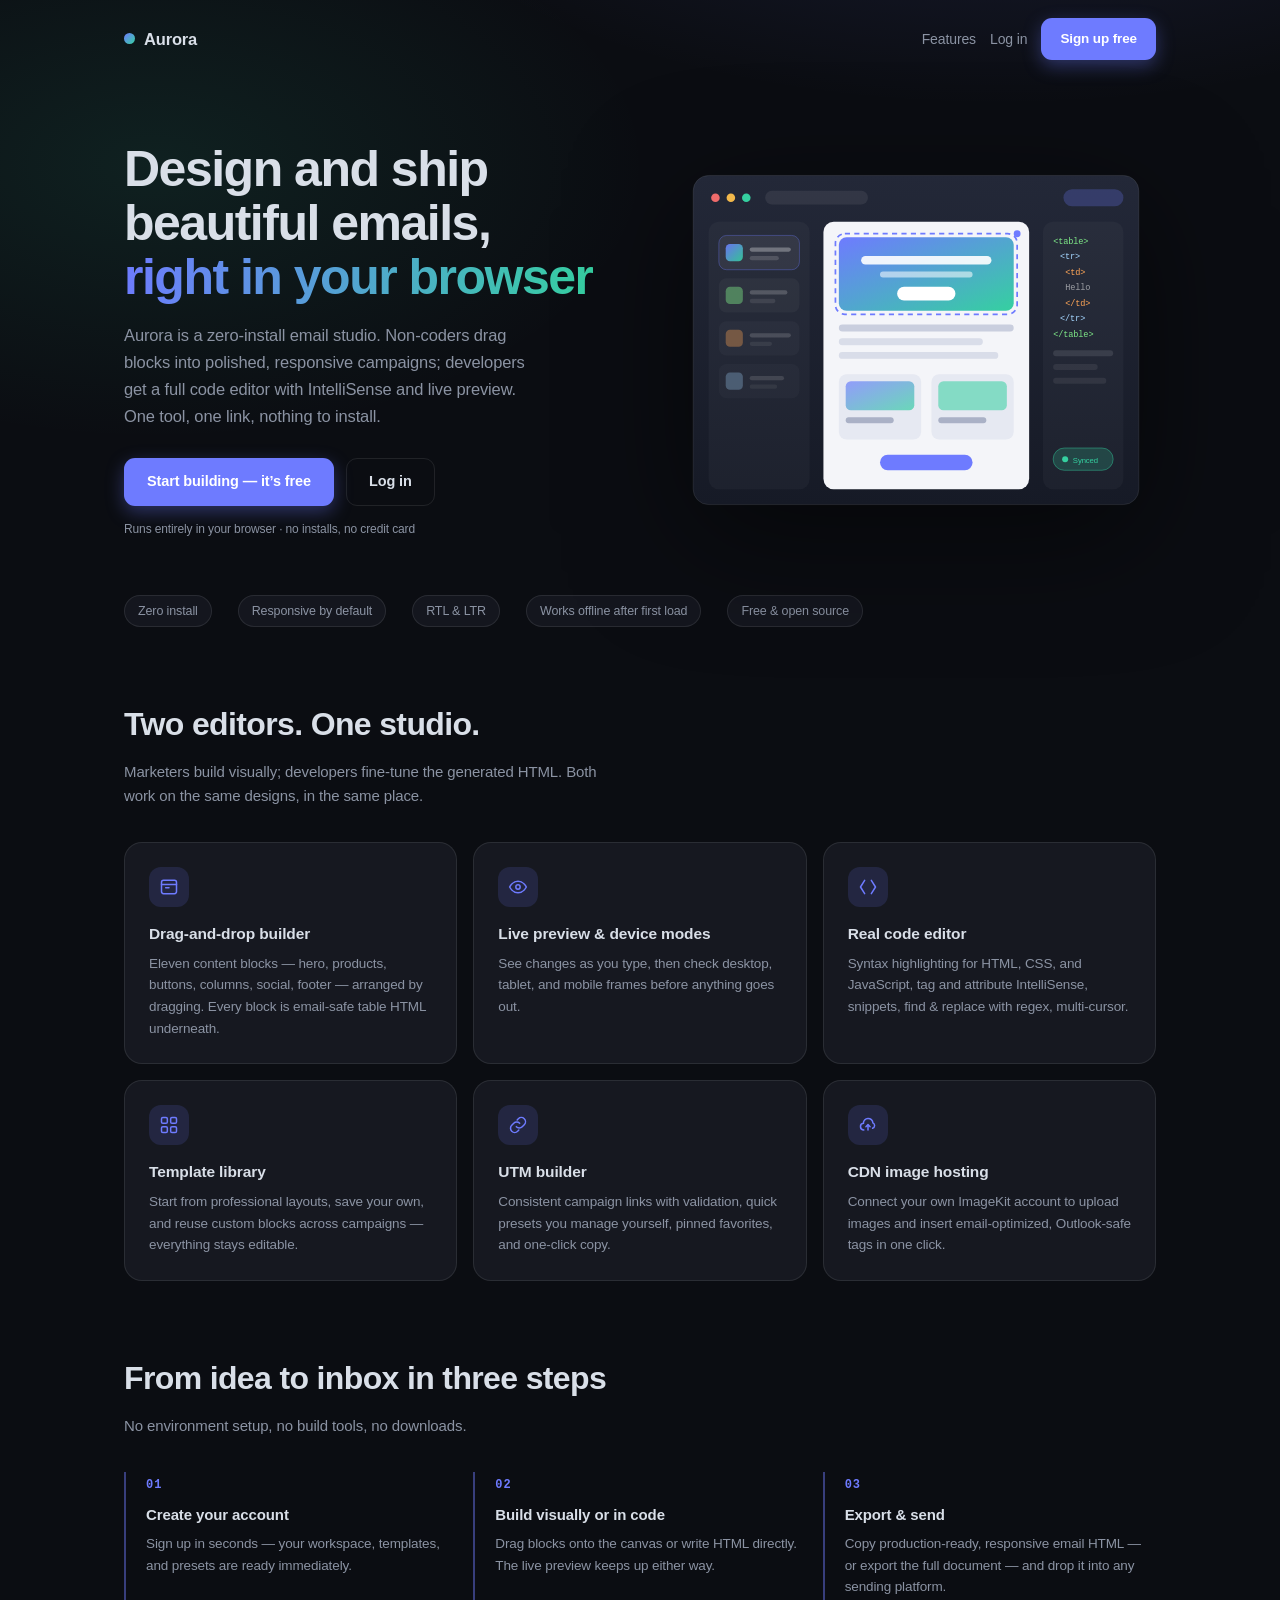
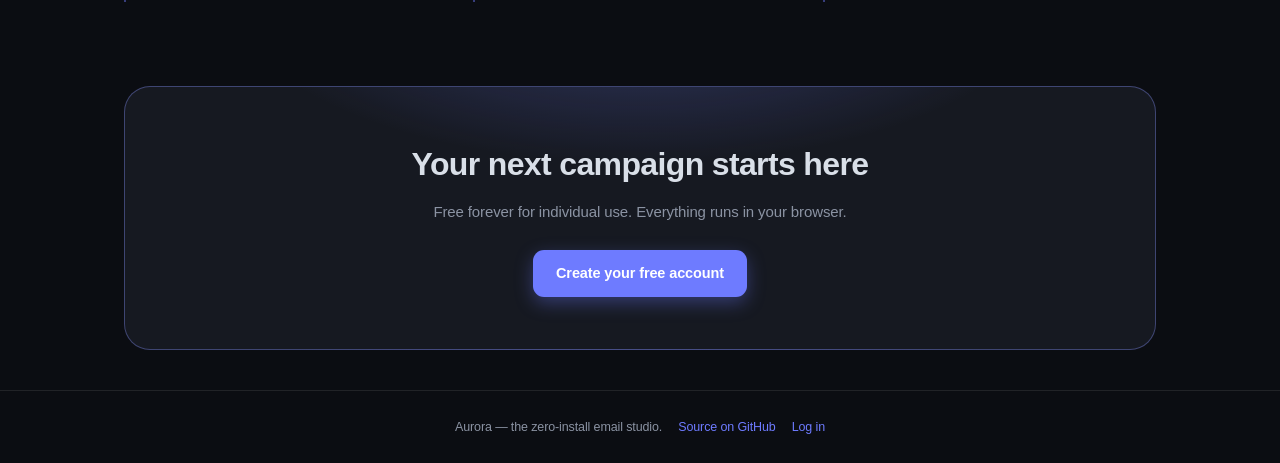
==== commit ae80bba2: "Turn WebApp into a complete public site: landing, auth flow, dashboard - Sanitized for public use: r" ====
--- a/WebApp/index.html
+++ b/WebApp/index.html
@@ -1,4029 +1,320 @@
-<title>Aurora — HTML Editor</title>
-<meta name="color-scheme" content="light dark">
-<style>
-  /* ---------- Design tokens ---------- */
-  :root {
-    --ink: #14161c;
-    --paper: #fafbfe;
-    --accent: #6e7bff;
-    --accent-ink: #ffffff;
-    --live: #35d0a0;
-    --warn: #f2b84b;
-    --danger: #ef6b6b;
-
-    --ui-font: -apple-system, BlinkMacSystemFont, "SF Pro Text", "Segoe UI", Roboto, sans-serif;
-    --code-font: ui-monospace, "SF Mono", SFMono-Regular, Menlo, Consolas, "Liberation Mono", monospace;
-
-    --radius-sm: 6px;
-    --radius-md: 9px;
-    --space-1: 4px;
-    --space-2: 8px;
-    --space-3: 12px;
-    --space-4: 16px;
-  }
-
-  /* Aurora Dark (default) */
-  :root, :root[data-theme="dark"] {
-    --bg: var(--ink);
-    --fg: #d6dee7;
-    --fg-dim: #8b93a3;
-    --panel: #1b1e26;
-    --sidebar: #16181f;
-    --toolbar: rgba(22, 24, 31, 0.86);
-    --border: rgba(255, 255, 255, 0.08);
-    --current-line: #232732;
-    --selection: #31445e;
-    --gutter-bg: #16181f;
-    --gutter-fg: #545b6b;
-    --caret: #7c9bff;
-    --shadow: 0 12px 32px rgba(0, 0, 0, 0.45);
-
-    --tok-tag: #7ee787;
-    --tok-attr: #ffa657;
-    --tok-attrval: #a5d6ff;
-    --tok-comment: #767e87;
-    --tok-keyword: #ff8f8a;
-    --tok-string: #a5d6ff;
-    --tok-number: #79c0ff;
-    --tok-selector: #7ee787;
-    --tok-property: #79c0ff;
-    --tok-value: #ffa657;
-    --tok-doctype: #d2a8ff;
-    --tok-entity: #d2a8ff;
-  }
-
-  @media (prefers-color-scheme: light) {
-    :root:not([data-theme]) {
-      --bg: var(--paper);
-      --fg: #24292f;
-      --fg-dim: #57606a;
-      --panel: #ffffff;
-      --sidebar: #f3f4f7;
-      --toolbar: rgba(255, 255, 255, 0.86);
-      --border: rgba(15, 20, 30, 0.09);
-      --current-line: #f2f5fa;
-      --selection: #bcd6f5;
-      --gutter-bg: #f6f7fa;
-      --gutter-fg: #9aa4b2;
-      --caret: #3457d5;
-      --shadow: 0 12px 28px rgba(20, 24, 35, 0.12);
-
-      --tok-tag: #146329;
-      --tok-attr: #953800;
-      --tok-attrval: #0a4ea3;
-      --tok-comment: #6e7781;
-      --tok-keyword: #cf222e;
-      --tok-string: #0a4ea3;
-      --tok-number: #0550ae;
-      --tok-selector: #146329;
-      --tok-property: #0550ae;
-      --tok-value: #953800;
-      --tok-doctype: #8250df;
-      --tok-entity: #8250df;
-    }
-  }
-
-  :root[data-theme="light"] {
-    --bg: var(--paper);
-    --fg: #24292f;
-    --fg-dim: #57606a;
-    --panel: #ffffff;
-    --sidebar: #f3f4f7;
-    --toolbar: rgba(255, 255, 255, 0.86);
-    --border: rgba(15, 20, 30, 0.09);
-    --current-line: #f2f5fa;
-    --selection: #bcd6f5;
-    --gutter-bg: #f6f7fa;
-    --gutter-fg: #9aa4b2;
-    --caret: #3457d5;
-    --shadow: 0 12px 28px rgba(20, 24, 35, 0.12);
-
-    --tok-tag: #146329;
-    --tok-attr: #953800;
-    --tok-attrval: #0a4ea3;
-    --tok-comment: #6e7781;
-    --tok-keyword: #cf222e;
-    --tok-string: #0a4ea3;
-    --tok-number: #0550ae;
-    --tok-selector: #146329;
-    --tok-property: #0550ae;
-    --tok-value: #953800;
-    --tok-doctype: #8250df;
-    --tok-entity: #8250df;
-  }
-
-  :root[data-theme="midnight"] {
-    --bg: #12131c;
-    --fg: #c8cce0;
-    --fg-dim: #7f87a8;
-    --panel: #171826;
-    --sidebar: #101018;
-    --toolbar: rgba(16, 16, 24, 0.86);
-    --border: rgba(255, 255, 255, 0.08);
-    --current-line: #1c1e30;
-    --selection: #303a6e;
-    --gutter-bg: #101018;
-    --gutter-fg: #4c5270;
-    --caret: #8b9bff;
-    --shadow: 0 12px 32px rgba(0, 0, 0, 0.5);
-
-    --tok-tag: #8b9bff;
-    --tok-attr: #f2b36b;
-    --tok-attrval: #8fe0c0;
-    --tok-comment: #5a6080;
-    --tok-keyword: #e77cb6;
-    --tok-string: #8fe0c0;
-    --tok-number: #f2b36b;
-    --tok-selector: #8b9bff;
-    --tok-property: #7fd4f5;
-    --tok-value: #f2b36b;
-    --tok-doctype: #b48bff;
-    --tok-entity: #b48bff;
-  }
-
-  * { box-sizing: border-box; }
-  html, body { height: 100%; }
-  body {
-    margin: 0;
-    font-family: var(--ui-font);
-    font-size: 13px;
-    letter-spacing: -0.006em;      /* subtle optical tightening, SF-like */
-    background: var(--bg);
-    color: var(--fg);
-    -webkit-font-smoothing: antialiased;
-    -moz-osx-font-smoothing: grayscale;
-    text-rendering: optimizeLegibility;
-  }
-  button {
-    font-family: inherit;
-    color: inherit;
-    letter-spacing: inherit;
-  }
-  ::selection { background: var(--selection); }
-
-  @media (prefers-reduced-motion: reduce) {
-    *, *::before, *::after { animation-duration: 0.001ms !important; transition-duration: 0.001ms !important; }
-  }
-
-  :focus-visible {
-    outline: 2px solid var(--accent);
-    outline-offset: 2px;
-    border-radius: 4px;
-  }
-
-  /* Shared small icon button — used for inline actions across the app. */
-  .icon-btn {
-    display: inline-flex; align-items: center; justify-content: center;
-    width: 26px; height: 26px; flex: none;
-    border: none; background: transparent; color: var(--fg-dim);
-    border-radius: 7px; cursor: pointer;
-    transition: background 0.15s ease, color 0.15s ease, transform 0.12s ease;
-  }
-  .icon-btn:hover { background: var(--current-line); color: var(--fg); }
-  .icon-btn:active { transform: scale(0.92); }
-  .icon-btn svg { width: 15px; height: 15px; }
-  .icon-btn.danger:hover { color: var(--danger); background: color-mix(in srgb, var(--danger) 12%, transparent); }
-
-  /* ---------- App shell ---------- */
-  #app {
-    height: 100vh;
-    display: grid;
-    grid-template-rows: auto auto 1fr auto;
-    grid-template-columns: 1fr;
-  }
-
-  .toolbar {
-    display: flex;
-    align-items: center;
-    gap: var(--space-2);
-    padding: 9px 14px;
-    background: var(--toolbar);
-    backdrop-filter: blur(16px);
-    border-bottom: 1px solid var(--border);
-    -webkit-app-region: drag;
-  }
-  .toolbar .brand {
-    display: flex;
-    align-items: center;
-    gap: 7px;
-    font-weight: 700;
-    font-size: 13px;
-    letter-spacing: 0.01em;
-    padding-right: var(--space-2);
-    margin-right: var(--space-1);
-    border-right: 1px solid var(--border);
-    color: var(--fg);
-    white-space: nowrap;
-  }
-  .brand .dot {
-    width: 9px; height: 9px; border-radius: 50%;
-    background: linear-gradient(135deg, var(--accent), var(--live));
-    flex: none;
-  }
-  .tbtn {
-    display: inline-flex;
-    align-items: center;
-    gap: 6px;
-    height: 29px;
-    padding: 0 11px;
-    border: 1px solid transparent;
-    border-radius: 8px;
-    background: transparent;
-    color: var(--fg);
-    font-size: 12.5px;
-    cursor: pointer;
-    white-space: nowrap;
-    -webkit-app-region: no-drag;
-    transition: background 0.15s ease, border-color 0.15s ease, transform 0.1s ease;
-  }
-  .tbtn:hover { background: var(--current-line); }
-  .tbtn:active { transform: scale(0.96); }
-  .tbtn[aria-pressed="true"] { background: var(--selection); border-color: var(--border); }
-  .tbtn.icon-only { padding: 0; width: 29px; justify-content: center; }
-  .tbtn svg { width: 15px; height: 15px; flex: none; }
-  .toolbar-spacer { flex: 1; }
-  .toolbar-sep {
-    width: 1px; height: 20px; background: var(--border); margin: 0 3px; flex: none;
-  }
-  /* Progressive collapse so the toolbar never overflows on narrow windows. */
-  @media (max-width: 1180px) {
-    .tbtn .label { display: none; }
-    .tbtn { width: 29px; padding: 0; justify-content: center; }
-    .mode-switch button { padding: 4px 10px; }
-  }
-  @media (max-width: 720px) {
-    .toolbar { gap: 4px; padding: 8px 10px; overflow-x: auto; }
-    .toolbar .brand { font-size: 12px; }
-  }
-
-  /* ---------- Tab strip ---------- */
-  .tabstrip {
-    display: flex;
-    align-items: stretch;
-    background: var(--sidebar);
-    border-bottom: 1px solid var(--border);
-    min-height: 34px;
-  }
-  .tabs-scroll {
-    display: flex;
-    align-items: center;
-    gap: 3px;
-    overflow-x: auto;
-    padding: 4px 6px;
-    flex: 1;
-    scrollbar-width: none;
-  }
-  .tabs-scroll::-webkit-scrollbar { display: none; }
-  .tab {
-    display: flex;
-    align-items: center;
-    gap: 6px;
-    height: 26px;
-    padding: 0 8px 0 10px;
-    border-radius: var(--radius-sm);
-    font-size: 12px;
-    color: var(--fg-dim);
-    cursor: pointer;
-    max-width: 180px;
-    flex: none;
-    border: 1px solid transparent;
-  }
-  .tab:hover { background: var(--current-line); }
-  .tab.active {
-    background: var(--panel);
-    color: var(--fg);
-    border-color: var(--border);
-  }
-  .tab .name {
-    overflow: hidden; text-overflow: ellipsis; white-space: nowrap;
-  }
-  .tab .dirty-dot {
-    width: 6px; height: 6px; border-radius: 50%; background: var(--warn); flex: none;
-  }
-  .tab .close {
-    width: 16px; height: 16px; border-radius: 4px; border: none; background: transparent;
-    color: inherit; display: flex; align-items: center; justify-content: center; flex: none;
-    opacity: 0; cursor: pointer; transition: opacity 0.15s ease, background 0.15s ease;
-  }
-  .tab .close svg { width: 10px; height: 10px; }
-  .tab:hover .close, .tab.active .close { opacity: 0.6; }
-  .tab .close:hover { opacity: 1; background: var(--selection); }
-  .tab.active .dirty-dot { display: block; }
-  .tab:not(.active):not(:hover) .dirty-dot { display: block; }
-  .new-tab-btn {
-    flex: none; width: 26px; height: 26px; margin: 4px 6px 4px 0;
-    border: none; background: transparent; color: var(--fg-dim); border-radius: var(--radius-sm);
-    cursor: pointer; display: flex; align-items: center; justify-content: center;
-  }
-  .new-tab-btn:hover { background: var(--current-line); color: var(--fg); }
-
-  /* ---------- Find bar ---------- */
-  .findbar {
-    display: none;
-    align-items: center;
-    flex-wrap: wrap;            /* never overflow — wrap to a second row */
-    gap: 6px 8px;
-    padding: 7px 12px;
-    background: var(--sidebar);
-    border-bottom: 1px solid var(--border);
-    font-size: 12px;
-  }
-  .findbar.open { display: flex; }
-  .findbar input[type="text"] {
-    background: var(--panel);
-    border: 1px solid var(--border);
-    border-radius: var(--radius-sm);
-    color: var(--fg);
-    font-size: 12px;
-    padding: 5px 9px;
-    flex: 1 1 150px;
-    min-width: 120px;
-    max-width: 260px;
-    height: 26px;
-    box-sizing: border-box;
-  }
-  .findbar input[type="text"]:focus {
-    border-color: var(--accent);
-    outline: none;
-    box-shadow: 0 0 0 3px color-mix(in srgb, var(--accent) 22%, transparent);
-  }
-  .findbar .count {
-    color: var(--fg-dim); min-width: 58px; font-variant-numeric: tabular-nums;
-    white-space: nowrap; flex: none;
-  }
-  .find-group { display: flex; align-items: center; gap: 6px; flex-wrap: wrap; }
-  .findbar .toggle {
-    min-width: 26px; height: 26px; padding: 0 7px;
-    border-radius: 7px; border: 1px solid var(--border);
-    background: var(--panel); color: var(--fg-dim); font-size: 11px; cursor: pointer;
-    white-space: nowrap; flex: none;
-    display: inline-flex; align-items: center; justify-content: center; gap: 4px;
-    transition: border-color 0.15s ease, color 0.15s ease, background 0.15s ease, transform 0.1s ease;
-  }
-  .findbar .toggle svg { width: 14px; height: 14px; }
-  .findbar .toggle.text { padding: 0 11px; font-size: 11.5px; }
-  .findbar .toggle:hover { color: var(--fg); border-color: color-mix(in srgb, var(--fg-dim) 50%, transparent); }
-  .findbar .toggle:active { transform: scale(0.94); }
-  .findbar .toggle[aria-pressed="true"] { color: var(--accent); border-color: var(--accent); background: color-mix(in srgb, var(--accent) 10%, var(--panel)); }
-  .findbar .grow { flex: 1 0 0; }
-
-  /* ---------- Main layout ---------- */
-  .workspace {
-    display: grid;
-    grid-template-columns: var(--sidebar-w, 230px) 1px 1fr;
-    min-height: 0;
-  }
-  .workspace.sidebar-collapsed { grid-template-columns: 0px 0px 1fr; }
-  .workspace.sidebar-collapsed .sidebar { display: none; }
-  .workspace.sidebar-collapsed .workspace-divider { display: none; }
-
-  .sidebar {
-    background: var(--sidebar);
-    display: flex;
-    flex-direction: column;
-    min-height: 0;
-    overflow: hidden;
-  }
-  .sidebar-section {
-    display: flex; flex-direction: column; min-height: 0;
-  }
-  .sidebar-section + .sidebar-section { border-top: 1px solid var(--border); }
-  .sidebar-heading {
-    display: flex; align-items: center; gap: 6px;
-    padding: 9px 10px 6px;
-    font-size: 10.5px; font-weight: 700; letter-spacing: 0.06em; text-transform: uppercase;
-    color: var(--fg-dim);
-  }
-  .sidebar-heading .grow { flex: 1; }
-  .sidebar-heading button {
-    width: 18px; height: 18px; border: none; background: transparent; color: var(--fg-dim);
-    border-radius: 4px; cursor: pointer; display: flex; align-items: center; justify-content: center;
-  }
-  .sidebar-heading button:hover { background: var(--current-line); color: var(--fg); }
-  .tree {
-    overflow-y: auto; padding: 0 6px 10px; flex: 1;
-  }
-  .tree-empty {
-    padding: 8px 10px; font-size: 12px; color: var(--fg-dim); line-height: 1.5;
-  }
-  .tree-empty button {
-    margin-top: 6px;
-    background: var(--accent); color: var(--accent-ink); border: none;
-    padding: 6px 10px; border-radius: var(--radius-sm); font-size: 12px; cursor: pointer;
-  }
-  .node {
-    display: flex; align-items: center; gap: 6px;
-    padding: 4px 8px;
-    border-radius: var(--radius-sm);
-    font-size: 12.5px;
-    cursor: pointer;
-    color: var(--fg);
-    white-space: nowrap;
-  }
-  .node:hover { background: var(--current-line); }
-  .node.active { background: var(--selection); }
-  .node svg { width: 14px; height: 14px; flex: none; color: var(--fg-dim); }
-  .node .name { overflow: hidden; text-overflow: ellipsis; }
-  .node .depth-spacer { flex: none; }
-  .node .star {
-    margin-left: auto; opacity: 0; color: var(--warn); flex: none;
-    display: inline-flex; align-items: center; transition: opacity 0.15s ease;
-  }
-  .node .star svg { width: 13px; height: 13px; }
-  .node:hover .star, .node.favorited .star { opacity: 1; }
-
-  .workspace-divider { background: var(--border); cursor: col-resize; }
-
-  .editorpane {
-    display: grid;
-    grid-template-columns: 1fr 1px var(--preview-w, 1fr);
-    min-height: 0;
-  }
-  .editorpane.preview-hidden { grid-template-columns: 1fr 0px 0px; }
-  .editorpane.preview-hidden .previewpane,
-  .editorpane.preview-hidden .pane-divider { display: none; }
-  .pane-divider { background: var(--border); cursor: col-resize; }
-
-  /* ---------- Editor ---------- */
-  .editorpane .editor {
-    position: relative;
-    display: flex;
-    min-height: 0;
-    background: var(--bg);
-  }
-  .gutter {
-    flex: none;
-    padding: 8px 10px 8px 14px;
-    background: var(--gutter-bg);
-    color: var(--gutter-fg);
-    font-family: var(--code-font);
-    text-align: right;
-    white-space: pre;
-    overflow: hidden;
-    user-select: none;
-    border-right: 1px solid var(--border);
-  }
-  .code-area { position: relative; flex: 1; min-width: 0; }
-  .code-highlight, .code-input, .code-current-line {
-    position: absolute; inset: 0;
-    margin: 0; padding: 8px 14px;
-    font-family: var(--code-font);
-    white-space: pre;
-    tab-size: 4;
-    border: 0;
-    box-sizing: border-box;
-  }
-  .code-area.wrap .code-highlight,
-  .code-area.wrap .code-input { white-space: pre-wrap; word-break: break-word; }
-  .code-current-line { pointer-events: none; overflow: hidden; z-index: 0; }
-  .code-current-line .row { position: absolute; left: 0; right: 0; background: var(--current-line); }
-  .code-highlight {
-    pointer-events: none;
-    color: var(--fg);
-    overflow: hidden;
-    z-index: 1;
-  }
-  .code-input {
-    background: transparent;
-    color: transparent;
-    caret-color: var(--caret);
-    resize: none;
-    overflow: auto;
-    z-index: 2;
-    outline: none;
-  }
-  .code-input::selection { background: var(--selection); }
-  .tok-tag { color: var(--tok-tag); }
-  .tok-attributeName { color: var(--tok-attr); }
-  .tok-attributeValue { color: var(--tok-attrval); }
-  .tok-comment { color: var(--tok-comment); font-style: italic; }
-  .tok-keyword { color: var(--tok-keyword); }
-  .tok-string { color: var(--tok-string); }
-  .tok-number { color: var(--tok-number); }
-  .tok-cssSelector { color: var(--tok-selector); }
-  .tok-cssProperty { color: var(--tok-property); }
-  .tok-cssValue { color: var(--tok-value); }
-  .tok-doctype { color: var(--tok-doctype); }
-  .tok-entity { color: var(--tok-entity); }
-
-  /* ---------- Completion popup ---------- */
-  .completion {
-    position: fixed;
-    display: none;
-    flex-direction: column;
-    width: 300px;
-    max-height: 220px;
-    overflow-y: auto;
-    background: var(--panel);
-    border: 1px solid var(--border);
-    border-radius: var(--radius-md);
-    box-shadow: var(--shadow);
-    z-index: 50;
-    padding: 4px;
-  }
-  .completion.open { display: flex; }
-  .completion .item {
-    display: flex; align-items: center; gap: 8px;
-    padding: 5px 8px;
-    border-radius: 5px;
-    font-size: 12px;
-    font-family: var(--code-font);
-    cursor: pointer;
-    color: var(--fg);
-  }
-  .completion .item .kind { color: var(--fg-dim); flex: none; }
-  .completion .item .detail {
-    margin-left: auto; color: var(--fg-dim); font-family: var(--ui-font); font-size: 10.5px;
-  }
-  .completion .item.sel { background: var(--selection); }
-
-  /* ---------- Preview ---------- */
-  .previewpane {
-    display: flex; flex-direction: column; min-height: 0; background: var(--panel);
-  }
-  .preview-toolbar {
-    display: flex; align-items: center; gap: 8px;
-    padding: 6px 10px;
-    border-bottom: 1px solid var(--border);
-  }
-  .device-group {
-    display: flex; background: var(--current-line); border-radius: var(--radius-sm); padding: 2px;
-  }
-  .device-group button {
-    width: 26px; height: 22px; border: none; background: transparent; color: var(--fg-dim);
-    border-radius: 5px; cursor: pointer; display: flex; align-items: center; justify-content: center;
-  }
-  .device-group button.active { background: var(--panel); color: var(--accent); box-shadow: 0 1px 3px rgba(0,0,0,0.15); }
-  .device-group svg { width: 14px; height: 14px; }
-  .live-pill {
-    display: flex; align-items: center; gap: 5px;
-    font-size: 11px; color: var(--fg-dim);
-    padding: 3px 8px; border-radius: 999px; background: var(--current-line);
-  }
-  .live-pill .led { width: 6px; height: 6px; border-radius: 50%; background: var(--fg-dim); }
-  .live-pill.live .led { background: var(--live); box-shadow: 0 0 0 3px color-mix(in srgb, var(--live) 25%, transparent); }
-  .live-pill.live { color: var(--live); }
-
-  .preview-stage {
-    flex: 1; min-height: 0; overflow: auto;
-    display: flex; align-items: flex-start; justify-content: center;
-    padding: 18px;
-    background:
-      radial-gradient(circle at 1px 1px, var(--border) 1px, transparent 0) 0 0 / 16px 16px;
-  }
-  .device-frame {
-    background: #fff;
-    box-shadow: var(--shadow);
-    transition: width 0.15s ease, height 0.15s ease;
-  }
-  .device-frame.desktop { width: 100%; height: 100%; border-radius: 8px; }
-  .device-frame.tablet { width: 768px; height: 1024px; border-radius: 22px; border: 7px solid #1b1e26; }
-  .device-frame.mobile { width: 390px; height: 844px; border-radius: 34px; border: 8px solid #1b1e26; }
-  .device-frame iframe { width: 100%; height: 100%; border: 0; display: block; }
-  .device-frame.desktop { box-shadow: none; }
-
-  /* ---------- Status bar ---------- */
-  .statusbar {
-    display: flex; align-items: center; gap: 14px;
-    padding: 4px 14px;
-    background: var(--toolbar);
-    border-top: 1px solid var(--border);
-    font-size: 11px;
-    color: var(--fg-dim);
-    font-variant-numeric: tabular-nums;
-  }
-  .statusbar .grow { flex: 1; }
-  .statusbar button {
-    border: none; background: transparent; color: var(--fg-dim); cursor: pointer;
-    display: flex; align-items: center; gap: 4px; font-size: 11px; padding: 2px 4px; border-radius: 4px;
-  }
-  .statusbar button:hover { background: var(--current-line); color: var(--fg); }
-  .statusbar button[aria-pressed="true"] { color: var(--accent); }
-  .statusbar .dirty { color: var(--warn); }
-
-  /* ---------- Modal (help / theme) ---------- */
-  .modal-backdrop {
-    position: fixed; inset: 0; background: rgba(10, 11, 15, 0.44);
-    backdrop-filter: blur(6px) saturate(1.1);
-    display: none; align-items: center; justify-content: center; z-index: 100;
-    padding: 24px;
-  }
-  .modal-backdrop.open { display: flex; animation: backdrop-in 0.22s ease; }
-  @keyframes backdrop-in { from { opacity: 0; } to { opacity: 1; } }
-  .modal {
-    background: var(--panel);
-    border: 1px solid var(--border);
-    border-radius: 18px;
-    box-shadow: 0 24px 64px rgba(0, 0, 0, 0.4), 0 2px 8px rgba(0, 0, 0, 0.2);
-    width: min(520px, 100%);
-    max-height: 86vh;
-    overflow-y: auto;
-    padding: 24px 26px 26px;
-  }
-  .modal-backdrop.open .modal { animation: modal-in 0.28s cubic-bezier(0.16, 1, 0.3, 1); }
-  @keyframes modal-in {
-    from { opacity: 0; transform: translateY(10px) scale(0.97); }
-    to { opacity: 1; transform: translateY(0) scale(1); }
-  }
-  .modal h2 {
-    font-size: 17px; font-weight: 600; letter-spacing: -0.01em;
-    margin: 0 0 5px; line-height: 1.3;
-    display: flex; align-items: center; gap: 11px;
-  }
-  .modal-ico {
-    flex: none; width: 30px; height: 30px; border-radius: 9px;
-    display: inline-flex; align-items: center; justify-content: center;
-    background: color-mix(in srgb, var(--accent) 15%, transparent);
-    color: var(--accent);
-  }
-  .modal-ico svg { width: 17px; height: 17px; }
-  .modal .sub {
-    color: var(--fg-dim); font-size: 12.5px; line-height: 1.5;
-    margin: 0 0 20px; letter-spacing: 0;
-  }
-  .kv-grid {
-    display: grid; grid-template-columns: auto 1fr; gap: 8px 20px; font-size: 12.5px;
-  }
-  .kv-grid kbd {
-    font-family: var(--code-font); background: var(--current-line); border: 1px solid var(--border);
-    border-radius: 5px; padding: 2px 6px; font-size: 11.5px;
-  }
-  .modal .tip-list { margin: 16px 0 0; padding: 0; list-style: none; display: flex; flex-direction: column; gap: 6px; }
-  .modal .tip-list li { font-size: 12.5px; color: var(--fg-dim); padding-left: 14px; position: relative; }
-  .modal .tip-list li::before { content: "–"; position: absolute; left: 0; }
-
-  .theme-grid {
-    display: grid; grid-template-columns: repeat(auto-fit, minmax(120px, 1fr)); gap: 10px; margin-top: 4px;
-  }
-  .theme-card {
-    border: 2px solid var(--border); border-radius: var(--radius-md); padding: 8px; cursor: pointer;
-  }
-  .theme-card.sel { border-color: var(--accent); }
-  .theme-card .swatch { border-radius: 6px; padding: 8px; display: flex; flex-direction: column; gap: 4px; margin-bottom: 6px; }
-  .theme-card .bar { height: 5px; border-radius: 2px; }
-  .theme-card .name { font-size: 11.5px; text-align: center; }
-
-  select.setting, input[type="number"].setting {
-    background: var(--current-line); color: var(--fg); border: 1px solid var(--border);
-    border-radius: var(--radius-sm); padding: 5px 7px; font-size: 12px;
-  }
-  .settings-row { display: flex; align-items: center; justify-content: space-between; gap: 12px; padding: 7px 0; font-size: 12.5px; }
-  .settings-row + .settings-row { border-top: 1px solid var(--border); }
-  .switch { position: relative; width: 34px; height: 20px; flex: none; }
-  .switch input { opacity: 0; width: 0; height: 0; }
-  .switch .track {
-    position: absolute; inset: 0; background: var(--current-line); border: 1px solid var(--border);
-    border-radius: 999px; transition: background 0.15s;
-  }
-  .switch .track::before {
-    content: ""; position: absolute; width: 14px; height: 14px; left: 2px; top: 2px;
-    background: var(--fg-dim); border-radius: 50%; transition: transform 0.15s, background 0.15s;
-  }
-  .switch input:checked + .track { background: var(--accent); border-color: var(--accent); }
-  .switch input:checked + .track::before { transform: translateX(14px); background: #fff; }
-
-  /* ---------- Builder mode ---------- */
-  .mode-switch {
-    display: flex; background: var(--current-line); border-radius: var(--radius-sm);
-    padding: 2px; margin-right: var(--space-1); flex: none;
-  }
-  .mode-switch button {
-    border: none; background: transparent; color: var(--fg-dim);
-    font-size: 12px; padding: 4px 12px; border-radius: 5px; cursor: pointer;
-  }
-  .mode-switch button.active {
-    background: var(--panel); color: var(--fg); font-weight: 600;
-    box-shadow: 0 1px 3px rgba(0,0,0,0.18);
-  }
-
-  .builder {
-    display: none;
-    grid-template-columns: 250px 1fr 270px;
-    min-height: 0;
-    background: var(--bg);
-  }
-  .builder.active { display: grid; }
-
-  .palette {
-    background: var(--sidebar); border-right: 1px solid var(--border);
-    overflow-y: auto; padding-bottom: 16px;
-  }
-  .palette .sidebar-heading { position: sticky; top: 0; background: var(--sidebar); z-index: 2; }
-  .palette-grid {
-    display: grid; grid-template-columns: 1fr 1fr; gap: 6px; padding: 2px 10px 8px;
-  }
-  .pal-item {
-    display: flex; flex-direction: column; align-items: center; gap: 5px;
-    padding: 10px 4px 8px; border: 1px solid var(--border); border-radius: var(--radius-md);
-    background: var(--panel); cursor: grab; font-size: 10.5px; color: var(--fg-dim);
-    text-align: center; user-select: none;
-  }
-  .pal-item:hover { border-color: var(--accent); color: var(--fg); }
-  .pal-item svg { width: 18px; height: 18px; color: var(--accent); }
-  .pal-item:active { cursor: grabbing; }
-  .design-fields { padding: 2px 10px 8px; }
-
-  .canvas-wrap {
-    overflow-y: auto; min-height: 0;
-    display: flex; flex-direction: column; align-items: center;
-    padding: 20px 20px 60px;
-    background:
-      radial-gradient(circle at 1px 1px, var(--border) 1px, transparent 0) 0 0 / 16px 16px;
-  }
-  .canvas-toolbar {
-    display: flex; gap: 8px; align-items: center; margin-bottom: 14px;
-    background: var(--panel); border: 1px solid var(--border); border-radius: 999px;
-    padding: 5px 8px; box-shadow: var(--shadow); position: sticky; top: 0; z-index: 5;
-  }
-  .canvas-toolbar .tbtn { height: 26px; }
-  .bcanvas {
-    width: 620px; max-width: 100%; min-height: 320px;
-    background: #f3f4f6; padding: 10px;
-    border-radius: 10px; box-shadow: var(--shadow);
-  }
-  .bcanvas-inner { width: 100%; max-width: 600px; margin: 0 auto; }
-  .canvas-empty {
-    padding: 70px 30px; text-align: center; color: #6b7280; font-size: 13px;
-    border: 2px dashed #cbd2dc; border-radius: 8px; background: #fbfcfe;
-  }
-  .cblock { position: relative; }
-  .cblock::after {
-    content: ""; position: absolute; inset: 0; pointer-events: none;
-    border: 1.5px solid transparent; border-radius: 2px;
-  }
-  .cblock:hover::after { border-color: color-mix(in srgb, var(--accent) 45%, transparent); }
-  .cblock.sel::after { border-color: var(--accent); }
-  .cblock.drop-before::before {
-    content: ""; position: absolute; left: 0; right: 0; top: -2px; height: 3px;
-    background: var(--accent); border-radius: 2px; z-index: 3;
-  }
-  .cblock-controls {
-    position: absolute; top: 6px; right: 6px; z-index: 4;
-    display: none; gap: 1px;
-    background: var(--panel); border: 1px solid var(--border); border-radius: 9px;
-    padding: 3px; box-shadow: var(--shadow);
-  }
-  .cblock.sel .cblock-controls, .cblock:hover .cblock-controls { display: flex; }
-  .cblock-controls button {
-    width: 26px; height: 26px; border: none; background: transparent; color: var(--fg-dim);
-    border-radius: 6px; cursor: pointer;
-    display: flex; align-items: center; justify-content: center;
-    transition: background 0.14s ease, color 0.14s ease, transform 0.1s ease;
-  }
-  .cblock-controls button svg { width: 14px; height: 14px; }
-  .cblock-controls button:hover { background: var(--current-line); color: var(--fg); }
-  .cblock-controls button:active { transform: scale(0.9); }
-  .cblock-controls button[data-act="del"]:hover { color: var(--danger); background: color-mix(in srgb, var(--danger) 12%, transparent); }
-
-  .inspector {
-    background: var(--sidebar); border-left: 1px solid var(--border);
-    overflow-y: auto; padding: 0 12px 20px;
-  }
-  .inspector .sidebar-heading { padding-left: 0; padding-right: 0; }
-  .inspector-empty { font-size: 12px; color: var(--fg-dim); line-height: 1.5; padding-top: 6px; }
-  .insp-field { margin-bottom: 2px; }
-  .insp-field textarea.field-input { min-height: 74px; resize: vertical; font-family: var(--ui-font); }
-  .insp-row { display: flex; gap: 8px; }
-  .insp-row .insp-field { flex: 1; min-width: 0; }
-  input[type="color"].field-input { padding: 2px 4px; height: 32px; cursor: pointer; }
-  .insp-actions { display: flex; flex-wrap: wrap; gap: 6px; margin-top: 14px; }
-  .insp-actions button {
-    flex: 1; min-width: 100px;
-    background: var(--current-line); border: 1px solid var(--border); color: var(--fg);
-    padding: 6px 8px; border-radius: var(--radius-sm); font-size: 11.5px; cursor: pointer;
-  }
-  .insp-actions button:hover { border-color: var(--accent); }
-  .insp-actions button.danger { color: var(--danger); }
-
-  /* ---------- Template library & UTM modals ---------- */
-  .modal.wide { width: min(760px, 94vw); }
-  .tpl-grid {
-    display: grid; grid-template-columns: repeat(auto-fill, minmax(160px, 1fr));
-    gap: 12px; margin-top: 6px;
-  }
-  .tpl-card {
-    border: 1px solid var(--border); border-radius: var(--radius-md);
-    overflow: hidden; cursor: pointer; background: var(--current-line);
-  }
-  .tpl-card:hover { border-color: var(--accent); }
-  .tpl-thumb {
-    height: 150px; overflow: hidden; position: relative; background: #f3f4f6; pointer-events: none;
-  }
-  .tpl-thumb iframe {
-    width: 640px; height: 600px; border: 0;
-    transform: scale(0.25); transform-origin: 0 0;
-  }
-  .tpl-meta { display: flex; align-items: center; gap: 6px; padding: 7px 9px; }
-  .tpl-name { font-size: 11.5px; flex: 1; overflow: hidden; text-overflow: ellipsis; white-space: nowrap; }
-  .tpl-del {
-    border: none; background: transparent; color: var(--fg-dim); cursor: pointer;
-    width: 22px; height: 22px; border-radius: 6px; flex: none;
-    display: inline-flex; align-items: center; justify-content: center;
-    transition: background 0.14s ease, color 0.14s ease;
-  }
-  .tpl-del svg { width: 13px; height: 13px; }
-  .tpl-del:hover { color: var(--danger); background: color-mix(in srgb, var(--danger) 12%, transparent); }
-  .tpl-section-label {
-    font-size: 10.5px; font-weight: 700; letter-spacing: 0.06em; text-transform: uppercase;
-    color: var(--fg-dim); margin: 16px 0 8px;
-  }
-
-  .utm-result {
-    margin-top: 14px; padding: 10px 12px; border-radius: var(--radius-sm);
-    background: var(--current-line); border: 1px solid var(--border);
-    font-family: var(--code-font); font-size: 11.5px; word-break: break-all;
-    line-height: 1.5; min-height: 38px;
-  }
-  .utm-result.invalid { border-color: color-mix(in srgb, var(--danger) 50%, transparent); }
-  .utm-issues { margin: 8px 0 0; padding: 0 0 0 16px; font-size: 11.5px; color: var(--warn); }
-  .utm-issues li { margin: 2px 0; }
-  .chip-row { display: flex; flex-wrap: wrap; gap: 6px; margin-top: 8px; }
-  .chip {
-    display: inline-flex; align-items: center; gap: 5px;
-    border: 1px solid var(--border); background: var(--current-line); color: var(--fg);
-    font-size: 11.5px; padding: 4px 11px; border-radius: 999px; cursor: pointer;
-    max-width: 100%; white-space: nowrap; overflow: hidden; text-overflow: ellipsis;
-    transition: border-color 0.14s ease, background 0.14s ease, transform 0.1s ease;
-  }
-  .chip:hover { border-color: var(--accent); background: color-mix(in srgb, var(--accent) 8%, var(--current-line)); }
-  .chip:active { transform: scale(0.96); }
-  .chip .pin-dot { width: 5px; height: 5px; border-radius: 50%; background: var(--accent); flex: none; }
-  .chip .x {
-    color: var(--fg-dim); display: inline-flex; margin-left: 1px; border-radius: 50%;
-  }
-  .chip .x svg { width: 11px; height: 11px; }
-  .chip .x:hover { color: var(--danger); }
-
-  /* Field header with inline Manage button */
-  .field-head { display: flex; align-items: center; justify-content: space-between; margin: 12px 0 4px; }
-  .field-head .field-label { margin: 0; }
-  .manage-btn {
-    display: inline-flex; align-items: center; justify-content: center;
-    width: 24px; height: 24px; border-radius: 7px;
-    border: none; background: transparent; color: var(--fg-dim); cursor: pointer;
-    transition: background 0.14s ease, color 0.14s ease, transform 0.3s ease;
-  }
-  .manage-btn svg { width: 15px; height: 15px; }
-  .manage-btn:hover { background: var(--current-line); color: var(--accent); transform: rotate(45deg); }
-
-  /* Segmented tabs (Apple-style) */
-  .seg-tabs {
-    display: flex; gap: 2px; background: var(--current-line); border-radius: 9px;
-    padding: 3px; margin: 4px 0 14px;
-  }
-  .seg-tabs button {
-    flex: 1; border: none; background: transparent; color: var(--fg-dim);
-    font-size: 12.5px; font-weight: 500; padding: 6px 0; border-radius: 7px; cursor: pointer;
-    transition: background 0.18s ease, color 0.18s ease;
-  }
-  .seg-tabs button.active { background: var(--panel); color: var(--fg); box-shadow: 0 1px 3px rgba(0,0,0,0.15); }
-
-  /* Preset manager rows */
-  .preset-list { display: flex; flex-direction: column; gap: 5px; min-height: 40px; }
-  .preset-row {
-    display: flex; align-items: center; gap: 8px;
-    padding: 6px 8px; border: 1px solid var(--border); border-radius: 10px;
-    background: var(--panel); transition: border-color 0.14s ease, box-shadow 0.14s ease, opacity 0.14s ease;
-  }
-  .preset-row.dragging { opacity: 0.4; }
-  .preset-row.drop-target { border-color: var(--accent); box-shadow: 0 0 0 3px color-mix(in srgb, var(--accent) 18%, transparent); }
-  .preset-row .drag-handle {
-    flex: none; cursor: grab; color: var(--fg-dim); display: inline-flex; padding: 2px;
-    touch-action: none;
-  }
-  .preset-row .drag-handle:active { cursor: grabbing; }
-  .preset-row .drag-handle svg { width: 15px; height: 15px; }
-  .preset-row .p-value, .preset-row .p-label {
-    border: 1px solid transparent; background: transparent; color: var(--fg);
-    font-size: 12.5px; padding: 4px 7px; border-radius: 6px; min-width: 0;
-    transition: background 0.12s ease, border-color 0.12s ease;
-  }
-  .preset-row .p-value { flex: 1 1 40%; font-weight: 500; }
-  .preset-row .p-label { flex: 1 1 40%; color: var(--fg-dim); font-size: 11.5px; }
-  .preset-row .p-value:hover, .preset-row .p-label:hover { background: var(--current-line); }
-  .preset-row .p-value:focus, .preset-row .p-label:focus {
-    outline: none; background: var(--bg); border-color: var(--accent);
-  }
-  .preset-row .row-actions { display: flex; gap: 1px; flex: none; }
-  .preset-row .row-actions button {
-    width: 26px; height: 26px; border: none; background: transparent; color: var(--fg-dim);
-    border-radius: 6px; cursor: pointer; display: inline-flex; align-items: center; justify-content: center;
-    transition: background 0.14s ease, color 0.14s ease;
-  }
-  .preset-row .row-actions button svg { width: 14px; height: 14px; }
-  .preset-row .row-actions button:hover { background: var(--current-line); color: var(--fg); }
-  .preset-row .row-actions button.on { color: var(--accent); }
-  .preset-row .row-actions button.star-btn.on { color: var(--warn); }
-  .preset-row .row-actions button.del-btn:hover { color: var(--danger); background: color-mix(in srgb, var(--danger) 12%, transparent); }
-  .preset-empty { font-size: 12px; color: var(--fg-dim); text-align: center; padding: 14px; }
-  .preset-add { display: flex; gap: 6px; margin-top: 12px; }
-  .preset-add .field-input { flex: 1; min-width: 0; }
-  .preset-hint { font-size: 11px; color: var(--fg-dim); margin: 10px 0 0; line-height: 1.5; }
-
-  .utm-actions { display: flex; gap: 8px; margin-top: 14px; flex-wrap: wrap; }
-  .utm-history { margin-top: 14px; }
-  .utm-history .item {
-    font-family: var(--code-font); font-size: 10.5px; color: var(--fg-dim);
-    padding: 4px 6px; border-radius: 4px; cursor: pointer;
-    overflow: hidden; text-overflow: ellipsis; white-space: nowrap;
-  }
-  .utm-history .item:hover { background: var(--current-line); color: var(--fg); }
-
-  /* ---------- Email assets panel ---------- */
-  .assets-empty {
-    padding: 8px 10px; font-size: 12px; color: var(--fg-dim); line-height: 1.5;
-  }
-  .assets-empty button {
-    margin-top: 6px;
-    background: var(--accent); color: var(--accent-ink); border: none;
-    padding: 6px 10px; border-radius: var(--radius-sm); font-size: 12px; cursor: pointer;
-  }
-  .dropzone {
-    margin: 4px 6px 8px;
-    border: 1.5px dashed var(--border);
-    border-radius: var(--radius-md);
-    padding: 12px 8px;
-    text-align: center;
-    font-size: 11.5px;
-    color: var(--fg-dim);
-    cursor: pointer;
-  }
-  .dropzone.dragover { border-color: var(--accent); color: var(--accent); background: var(--current-line); }
-  .asset-row {
-    display: flex; align-items: center; gap: 8px;
-    padding: 5px 8px; border-radius: var(--radius-sm);
-    font-size: 12px;
-  }
-  .asset-row:hover { background: var(--current-line); }
-  .asset-thumb {
-    width: 30px; height: 30px; border-radius: 5px; object-fit: cover;
-    background: var(--current-line); flex: none;
-    border: 1px solid var(--border);
-  }
-  .asset-meta { min-width: 0; flex: 1; }
-  .asset-name { overflow: hidden; text-overflow: ellipsis; white-space: nowrap; }
-  .asset-sub { font-size: 10px; color: var(--fg-dim); overflow: hidden; text-overflow: ellipsis; white-space: nowrap; }
-  .asset-actions { display: flex; gap: 3px; flex: none; }
-  .asset-actions button {
-    width: 22px; height: 22px; border: none; background: transparent; color: var(--fg-dim);
-    border-radius: 4px; cursor: pointer; display: flex; align-items: center; justify-content: center;
-  }
-  .asset-actions button:hover { background: var(--selection); color: var(--fg); }
-  .asset-uploading { opacity: 0.55; }
-  .assets-note {
-    padding: 4px 10px 8px; font-size: 10.5px; color: var(--fg-dim); line-height: 1.45;
-  }
-  .field-label { display: block; font-size: 11.5px; color: var(--fg-dim); margin: 12px 0 4px; }
-  .field-input {
-    width: 100%; background: var(--current-line); color: var(--fg);
-    border: 1px solid var(--border); border-radius: var(--radius-sm);
-    padding: 7px 9px; font-size: 12.5px; font-family: var(--code-font);
-  }
-  .field-input:focus { border-color: var(--accent); outline: none; }
-  .modal .primary-btn {
-    margin-top: 16px;
-    background: var(--accent); color: var(--accent-ink); border: none;
-    padding: 8px 16px; border-radius: var(--radius-sm); font-size: 12.5px;
-    cursor: pointer; font-weight: 600;
-  }
-  .modal .danger-note {
-    margin-top: 14px; padding: 9px 11px; border-radius: var(--radius-sm);
-    background: color-mix(in srgb, var(--warn) 12%, transparent);
-    border: 1px solid color-mix(in srgb, var(--warn) 35%, transparent);
-    font-size: 11.5px; line-height: 1.5; color: var(--fg);
-  }
-
-  .toast {
-    position: fixed; bottom: 40px; left: 50%; transform: translateX(-50%);
-    background: var(--panel); border: 1px solid var(--border); box-shadow: var(--shadow);
-    padding: 9px 16px; border-radius: 999px; font-size: 12.5px; z-index: 200;
-    opacity: 0; pointer-events: none; transition: opacity 0.2s, transform 0.2s;
-  }
-  .toast.show { opacity: 1; transform: translateX(-50%) translateY(-6px); }
-
-  .banner {
-    display: none; align-items: center; gap: 8px;
-    padding: 6px 12px; font-size: 11.5px; color: var(--fg-dim);
-    background: var(--current-line); border-bottom: 1px solid var(--border);
-  }
-  .banner.show { display: flex; }
-  .banner a, .banner button.link {
-    color: var(--accent); background: none; border: none; padding: 0; font-size: 11.5px; cursor: pointer;
-  }
-</style>
-
-<div id="app">
-  <div class="toolbar">
-    <div class="brand"><span class="dot"></span>Aurora Editor</div>
-    <div class="mode-switch" role="tablist" aria-label="Editor mode">
-      <button id="mode-code" class="active" role="tab" aria-selected="true">Code</button>
-      <button id="mode-builder" role="tab" aria-selected="false">Builder</button>
-    </div>
-    <button class="tbtn" id="btn-templates" title="Template Library">
-      <svg viewBox="0 0 24 24" fill="none" stroke="currentColor" stroke-width="1.8"><rect x="3" y="3" width="8" height="8" rx="1.5"/><rect x="13" y="3" width="8" height="8" rx="1.5"/><rect x="3" y="13" width="8" height="8" rx="1.5"/><rect x="13" y="13" width="8" height="8" rx="1.5"/></svg>
-      <span class="label">Templates</span>
-    </button>
-    <button class="tbtn" id="btn-utm" title="UTM Builder">
-      <svg viewBox="0 0 24 24" fill="none" stroke="currentColor" stroke-width="1.8"><path d="M10 14a5 5 0 007.1 0l2.4-2.4a5 5 0 00-7.1-7.1L11 5.9"/><path d="M14 10a5 5 0 00-7.1 0l-2.4 2.4a5 5 0 007.1 7.1L13 18.1"/></svg>
-      <span class="label">UTM</span>
-    </button>
-    <div class="toolbar-sep"></div>
-    <button class="tbtn" id="btn-open-file" title="Open file (⌘O)">
-      <svg viewBox="0 0 24 24" fill="none" stroke="currentColor" stroke-width="1.8"><path d="M4 6a2 2 0 012-2h4l2 2h6a2 2 0 012 2v9a2 2 0 01-2 2H6a2 2 0 01-2-2V6z"/></svg>
-      <span class="label">Open</span>
-    </button>
-    <button class="tbtn" id="btn-open-folder" title="Open folder (⇧⌘O)">
-      <svg viewBox="0 0 24 24" fill="none" stroke="currentColor" stroke-width="1.8"><path d="M4 6a2 2 0 012-2h3l1.5 2H18a2 2 0 012 2v8a2 2 0 01-2 2H6a2 2 0 01-2-2V6z"/></svg>
-      <span class="label">Folder</span>
-    </button>
-    <button class="tbtn" id="btn-save" title="Save (⌘S)">
-      <svg viewBox="0 0 24 24" fill="none" stroke="currentColor" stroke-width="1.8"><path d="M5 4h11l3 3v13H5V4z"/><path d="M8 4v6h8V4M8 20v-6h8v6"/></svg>
-      <span class="label">Save</span>
-    </button>
-    <div class="toolbar-sep"></div>
-    <button class="tbtn" id="btn-find" title="Find & Replace (⌘F)">
-      <svg viewBox="0 0 24 24" fill="none" stroke="currentColor" stroke-width="1.8"><circle cx="11" cy="11" r="6"/><path d="M20 20l-4.3-4.3"/></svg>
-      <span class="label">Search</span>
-    </button>
-    <button class="tbtn" id="btn-refresh" title="Refresh preview (⌘R)">
-      <svg viewBox="0 0 24 24" fill="none" stroke="currentColor" stroke-width="1.8"><path d="M4 12a8 8 0 0114-5.3M20 12a8 8 0 01-14 5.3"/><path d="M18 3v4h-4M6 21v-4h4"/></svg>
-      <span class="label">Refresh</span>
-    </button>
-    <button class="tbtn" id="btn-preview-toggle" title="Toggle preview (⌥⌘P)" aria-pressed="true">
-      <svg viewBox="0 0 24 24" fill="none" stroke="currentColor" stroke-width="1.8"><path d="M2 12s3.6-7 10-7 10 7 10 7-3.6 7-10 7-10-7-10-7z"/><circle cx="12" cy="12" r="2.6"/></svg>
-      <span class="label">Preview</span>
-    </button>
-    <div class="toolbar-spacer"></div>
-    <button class="tbtn icon-only" id="btn-theme" title="Theme">
-      <svg viewBox="0 0 24 24" fill="none" stroke="currentColor" stroke-width="1.8"><path d="M12 3a9 9 0 000 18 5 5 0 010-10 4 4 0 004-4c0-1-.4-2-1-2.6A9 9 0 0012 3z"/></svg>
-    </button>
-    <button class="tbtn icon-only" id="btn-help" title="Help & shortcuts (⇧⌘/)">
-      <svg viewBox="0 0 24 24" fill="none" stroke="currentColor" stroke-width="1.8"><circle cx="12" cy="12" r="9"/><path d="M9.5 9a2.5 2.5 0 015 .5c0 1.5-2 1.7-2 3.4"/><circle cx="12" cy="17" r=".6" fill="currentColor" stroke="none"/></svg>
-    </button>
-  </div>
-
-  <div class="banner" id="fsa-banner">
-    <span>This browser can't save directly into folders — use <b>Save</b> to download files instead.</span>
-    <button class="link" id="banner-dismiss">Dismiss</button>
-  </div>
-
-  <div class="tabstrip">
-    <div class="tabs-scroll" id="tabs-scroll"></div>
-    <button class="new-tab-btn" id="btn-new-tab" title="New tab (⌘N)">
-      <svg viewBox="0 0 24 24" width="15" height="15" fill="none" stroke="currentColor" stroke-width="2"><path d="M12 5v14M5 12h14"/></svg>
-    </button>
-  </div>
-
-  <div class="findbar" id="findbar" role="search">
-    <div class="find-group">
-      <input type="text" id="find-input" placeholder="Find" aria-label="Find text">
-      <span class="count" id="find-count">No results</span>
-      <button class="toggle" id="find-prev" title="Previous match (⇧⌘G)" aria-label="Previous match">
-        <svg viewBox="0 0 24 24" fill="none" stroke="currentColor" stroke-width="2"><path d="M6 15l6-6 6 6" stroke-linecap="round" stroke-linejoin="round"/></svg>
-      </button>
-      <button class="toggle" id="find-next" title="Next match (⌘G)" aria-label="Next match">
-        <svg viewBox="0 0 24 24" fill="none" stroke="currentColor" stroke-width="2"><path d="M6 9l6 6 6-6" stroke-linecap="round" stroke-linejoin="round"/></svg>
-      </button>
-      <button class="toggle" id="find-case" title="Case sensitive" aria-pressed="false">Aa</button>
-      <button class="toggle" id="find-regex" title="Regular expression" aria-pressed="false">.*</button>
-    </div>
-    <div class="find-group">
-      <input type="text" id="replace-input" placeholder="Replace" aria-label="Replace with">
-      <button class="toggle text" id="replace-one">Replace</button>
-      <button class="toggle text" id="replace-all">Replace all</button>
-    </div>
-    <div class="grow"></div>
-    <button class="toggle" id="find-close" title="Close (Esc)" aria-label="Close find bar">
-      <svg viewBox="0 0 24 24" fill="none" stroke="currentColor" stroke-width="2"><path d="M6 6l12 12M18 6L6 18" stroke-linecap="round"/></svg>
-    </button>
-  </div>
-
-  <div class="workspace" id="workspace">
-    <div class="sidebar" id="sidebar">
-      <div class="sidebar-section" style="flex: 2;">
-        <div class="sidebar-heading">
-          <span id="project-name">Project Files</span>
-          <span class="grow"></span>
-          <button id="btn-new-file" title="New file">
-            <svg viewBox="0 0 24 24" width="13" height="13" fill="none" stroke="currentColor" stroke-width="2"><path d="M12 5v14M5 12h14"/></svg>
-          </button>
-        </div>
-        <div class="tree" id="tree"></div>
-      </div>
-      <div class="sidebar-section" id="favorites-section" style="display:none;">
-        <div class="sidebar-heading">Favorites</div>
-        <div class="tree" id="favorites-tree"></div>
-      </div>
-      <div class="sidebar-section" id="assets-section" style="flex: 1.4;">
-        <div class="sidebar-heading">
-          Email Assets
-          <span class="grow"></span>
-          <button id="assets-refresh" title="Refresh cloud folder">
-            <svg viewBox="0 0 24 24" width="13" height="13" fill="none" stroke="currentColor" stroke-width="2"><path d="M4 12a8 8 0 0114-5.3M20 12a8 8 0 01-14 5.3"/><path d="M18 3v4h-4M6 21v-4h4"/></svg>
-          </button>
-          <button id="assets-config" title="Configure ImageKit">
-            <svg viewBox="0 0 24 24" width="13" height="13" fill="none" stroke="currentColor" stroke-width="2"><circle cx="12" cy="12" r="3"/><path d="M12 2v3M12 19v3M2 12h3M19 12h3M4.9 4.9l2.1 2.1M17 17l2.1 2.1M19.1 4.9L17 7M7 17l-2.1 2.1"/></svg>
-          </button>
-        </div>
-        <div class="tree" id="assets-body"></div>
-      </div>
-    </div>
-    <div class="workspace-divider" id="sidebar-resizer"></div>
-
-    <div class="editorpane" id="editorpane">
-      <div class="editor" id="editor-host">
-        <div class="gutter" id="gutter">1</div>
-        <div class="code-area" id="code-area">
-          <div class="code-current-line" id="current-line-layer"><div class="row"></div></div>
-          <pre class="code-highlight" id="highlight-layer"><code></code></pre>
-          <textarea class="code-input" id="code-input" spellcheck="false" autocapitalize="off" autocomplete="off" autocorrect="off" wrap="off"></textarea>
-        </div>
-      </div>
-      <div class="pane-divider" id="pane-resizer"></div>
-      <div class="previewpane" id="previewpane">
-        <div class="preview-toolbar">
-          <div class="device-group" id="device-group">
-            <button data-device="desktop" class="active" title="Desktop"><svg viewBox="0 0 24 24" fill="none" stroke="currentColor" stroke-width="1.8"><rect x="3" y="4" width="18" height="12" rx="1.5"/><path d="M8 20h8M12 16v4"/></svg></button>
-            <button data-device="tablet" title="Tablet"><svg viewBox="0 0 24 24" fill="none" stroke="currentColor" stroke-width="1.8"><rect x="5" y="2.5" width="14" height="19" rx="2"/></svg></button>
-            <button data-device="mobile" title="Mobile"><svg viewBox="0 0 24 24" fill="none" stroke="currentColor" stroke-width="1.8"><rect x="7" y="2.5" width="10" height="19" rx="2"/></svg></button>
-          </div>
-          <div class="live-pill" id="live-pill"><span class="led"></span><span id="live-label">Live</span></div>
-          <div class="toolbar-spacer"></div>
-          <button class="tbtn icon-only" id="btn-open-window" title="Open preview in new window">
-            <svg viewBox="0 0 24 24" fill="none" stroke="currentColor" stroke-width="1.8"><path d="M14 4h6v6M20 4l-8 8M8 6H5a1 1 0 00-1 1v12a1 1 0 001 1h12a1 1 0 001-1v-3"/></svg>
-          </button>
-        </div>
-        <div class="preview-stage" id="preview-stage">
-          <div class="device-frame desktop" id="device-frame">
-            <iframe id="preview-frame" title="Live preview" sandbox="allow-scripts allow-forms allow-popups allow-modals allow-same-origin"></iframe>
-          </div>
-        </div>
-      </div>
-    </div>
-  </div>
-
-  <div class="builder" id="builder">
-    <div class="palette">
-      <div class="sidebar-heading">Content Blocks</div>
-      <div class="palette-grid" id="palette-grid"></div>
-      <div class="sidebar-heading" id="myblocks-heading" style="display:none;">My Blocks</div>
-      <div class="palette-grid" id="myblocks-grid"></div>
-      <div class="sidebar-heading">Design Settings</div>
-      <div class="design-fields" id="design-fields"></div>
-    </div>
-    <div class="canvas-wrap" id="canvas-wrap">
-      <div class="canvas-toolbar">
-        <button class="tbtn" id="btn-save-template" title="Save current design to the Template Library">
-          <svg viewBox="0 0 24 24" fill="none" stroke="currentColor" stroke-width="1.8"><path d="M5 4h11l3 3v13H5V4z"/><path d="M8 4v6h8V4M8 20v-6h8v6"/></svg>
-          <span class="label">Save template</span>
-        </button>
-        <button class="tbtn" id="btn-export-code" title="Generate email HTML and open it in the Code editor">
-          <svg viewBox="0 0 24 24" fill="none" stroke="currentColor" stroke-width="1.8"><path d="M8 4l-5 8 5 8M16 4l5 8-5 8"/></svg>
-          <span class="label">Open in Code</span>
-        </button>
-        <button class="tbtn" id="btn-builder-clear" title="Start a blank design">
-          <svg viewBox="0 0 24 24" fill="none" stroke="currentColor" stroke-width="1.8"><path d="M4 7h16M9 7V5h6v2M7 7l1 13h8l1-13"/></svg>
-          <span class="label">Clear</span>
-        </button>
-      </div>
-      <div class="bcanvas" id="bcanvas"><div class="bcanvas-inner" id="bcanvas-inner"></div></div>
-    </div>
-    <div class="inspector" id="inspector">
-      <div class="sidebar-heading">Block Settings</div>
-      <div class="inspector-empty">Select a block on the canvas to edit it — or drag blocks in from the left panel.</div>
-    </div>
-  </div>
-
-  <div class="statusbar">
-    <span id="status-lang">HTML</span>
-    <span>UTF-8</span>
-    <span id="status-pos">Ln 1, Col 1</span>
-    <span id="status-indent">Spaces: 2</span>
-    <span id="status-dirty" class="dirty" style="display:none;">● Unsaved</span>
-    <span class="grow"></span>
-    <button id="status-zoom-out" title="Zoom out">−</button>
-    <span id="status-zoom">100%</span>
-    <button id="status-zoom-in" title="Zoom in">+</button>
-    <button id="status-wrap" title="Word wrap" aria-pressed="false">Wrap</button>
-    <button id="status-sidebar" title="Toggle sidebar (⌘B)" aria-pressed="true">Sidebar</button>
-  </div>
-</div>
-
-<div class="completion" id="completion"></div>
-
-<div class="modal-backdrop" id="help-backdrop">
-  <div class="modal">
-    <h2><span class="modal-ico"><svg viewBox="0 0 24 24" fill="none" stroke="currentColor" stroke-width="1.7"><rect x="2" y="6" width="20" height="12" rx="2.5"/><path d="M6 10h.01M10 10h.01M14 10h.01M18 10h.01M7 14h10" stroke-linecap="round"/></svg></span> Keyboard Shortcuts</h2>
-    <p class="sub">Aurora Editor runs entirely in this browser tab — nothing to install.</p>
-    <div class="kv-grid" id="shortcut-grid"></div>
-    <ul class="tip-list">
-      <li>Type <code>&lt;</code> for tag completions, or a snippet trigger like <code>html5</code> then Tab.</li>
-      <li>Typing <code>&gt;</code> after an opening tag inserts the closing tag automatically.</li>
-      <li id="tip-multiselect"></li>
-      <li>Chromium browsers (Chrome/Edge) can open a real folder and save changes back to disk. Other browsers fall back to file pickers and downloads.</li>
-    </ul>
-  </div>
-</div>
-
-<div class="modal-backdrop" id="settings-backdrop">
-  <div class="modal">
-    <h2><span class="modal-ico"><svg viewBox="0 0 24 24" fill="none" stroke="currentColor" stroke-width="1.7"><path d="M5 21v-6M5 11V3M12 21v-9M12 8V3M19 21v-4M19 13V3M2 15h6M9 8h6M16 17h6" stroke-linecap="round"/></svg></span> Theme &amp; Settings</h2>
-    <p class="sub">Changes apply immediately and are remembered on this device.</p>
-    <div class="theme-grid" id="theme-grid"></div>
-    <div style="margin-top:18px;">
-      <div class="settings-row">
-        <span>Font size</span>
-        <input type="number" class="setting" id="setting-fontsize" min="9" max="28" step="1" style="width:64px;">
-      </div>
-      <div class="settings-row">
-        <span>Tab width</span>
-        <select class="setting" id="setting-tabwidth">
-          <option value="2">2 spaces</option>
-          <option value="4">4 spaces</option>
-        </select>
-      </div>
-      <div class="settings-row">
-        <span>Auto-close tags &amp; brackets</span>
-        <label class="switch"><input type="checkbox" id="setting-autoclose"><span class="track"></span></label>
-      </div>
-      <div class="settings-row">
-        <span>Show completions while typing</span>
-        <label class="switch"><input type="checkbox" id="setting-completions"><span class="track"></span></label>
-      </div>
-      <div class="settings-row">
-        <span>Live preview while typing</span>
-        <label class="switch"><input type="checkbox" id="setting-livepreview"><span class="track"></span></label>
-      </div>
-    </div>
-  </div>
-</div>
-
-<div class="modal-backdrop" id="templates-backdrop">
-  <div class="modal wide">
-    <h2><span class="modal-ico"><svg viewBox="0 0 24 24" fill="none" stroke="currentColor" stroke-width="1.7"><rect x="3" y="3" width="7" height="7" rx="1.6"/><rect x="14" y="3" width="7" height="7" rx="1.6"/><rect x="3" y="14" width="7" height="7" rx="1.6"/><rect x="14" y="14" width="7" height="7" rx="1.6"/></svg></span> Template Library</h2>
-    <p class="sub">Load a starting point or reuse a saved design. Templates keep their blocks fully editable in the Builder.</p>
-    <div class="tpl-section-label">Starter templates</div>
-    <div class="tpl-grid" id="tpl-starters"></div>
-    <div class="tpl-section-label">My templates</div>
-    <div class="tpl-grid" id="tpl-mine"></div>
-    <div class="inspector-empty" id="tpl-mine-empty" style="margin-top:4px;">
-      Nothing saved yet — build something, then use “Save template”.
-    </div>
-  </div>
-</div>
-
-<div class="modal-backdrop" id="utm-backdrop">
-  <div class="modal">
-    <h2><span class="modal-ico"><svg viewBox="0 0 24 24" fill="none" stroke="currentColor" stroke-width="1.7"><path d="M10 14a5 5 0 007.1 0l2.4-2.4a5 5 0 00-7.1-7.1L11 5.9" stroke-linecap="round"/><path d="M14 10a5 5 0 00-7.1 0l-2.4 2.4a5 5 0 007.1 7.1L13 18.1" stroke-linecap="round"/></svg></span> UTM Builder</h2>
-    <p class="sub">Generate consistently structured campaign URLs. Values are lowercased and spaces become dashes so reports stay clean.</p>
-
-    <label class="field-label" for="utm-url">Destination URL</label>
-    <input class="field-input" id="utm-url" placeholder="https://salla.sa/pricing" spellcheck="false">
-
-    <div class="insp-row">
-      <div class="insp-field" style="flex:1;">
-        <div class="field-head">
-          <label class="field-label" for="utm-source">Source (utm_source)</label>
-          <button class="manage-btn" id="manage-source" title="Manage source shortcuts" aria-label="Manage source shortcuts">
-            <svg viewBox="0 0 24 24" fill="none" stroke="currentColor" stroke-width="1.7"><path d="M10.3 4.3a1.2 1.2 0 013.4 0l.2.9a1.2 1.2 0 001.7 1l.8-.4a1.2 1.2 0 011.5 1.9l-.6.7a1.2 1.2 0 000 2l.6.7a1.2 1.2 0 01-1.5 1.9l-.8-.4a1.2 1.2 0 00-1.7 1l-.2.9a1.2 1.2 0 01-3.4 0l-.2-.9a1.2 1.2 0 00-1.7-1l-.8.4a1.2 1.2 0 01-1.5-1.9l.6-.7a1.2 1.2 0 000-2l-.6-.7a1.2 1.2 0 011.5-1.9l.8.4a1.2 1.2 0 001.7-1z"/><circle cx="12" cy="12" r="2.4"/></svg>
-          </button>
-        </div>
-        <input class="field-input" id="utm-source" placeholder="newsletter" spellcheck="false" autocomplete="off">
-        <div class="chip-row" id="utm-source-chips"></div>
-      </div>
-      <div class="insp-field" style="flex:1;">
-        <div class="field-head">
-          <label class="field-label" for="utm-medium">Medium (utm_medium)</label>
-          <button class="manage-btn" id="manage-medium" title="Manage medium shortcuts" aria-label="Manage medium shortcuts">
-            <svg viewBox="0 0 24 24" fill="none" stroke="currentColor" stroke-width="1.7"><path d="M10.3 4.3a1.2 1.2 0 013.4 0l.2.9a1.2 1.2 0 001.7 1l.8-.4a1.2 1.2 0 011.5 1.9l-.6.7a1.2 1.2 0 000 2l.6.7a1.2 1.2 0 01-1.5 1.9l-.8-.4a1.2 1.2 0 00-1.7 1l-.2.9a1.2 1.2 0 01-3.4 0l-.2-.9a1.2 1.2 0 00-1.7-1l-.8.4a1.2 1.2 0 01-1.5-1.9l.6-.7a1.2 1.2 0 000-2l-.6-.7a1.2 1.2 0 011.5-1.9l.8.4a1.2 1.2 0 001.7-1z"/><circle cx="12" cy="12" r="2.4"/></svg>
-          </button>
-        </div>
-        <input class="field-input" id="utm-medium" placeholder="email" spellcheck="false" autocomplete="off">
-        <div class="chip-row" id="utm-medium-chips"></div>
-      </div>
-    </div>
-
-    <label class="field-label" for="utm-campaign">Campaign (utm_campaign)</label>
-    <input class="field-input" id="utm-campaign" placeholder="spring-sale-2026" spellcheck="false">
-
-    <div class="insp-row">
-      <div class="insp-field">
-        <label class="field-label" for="utm-term">Term (optional)</label>
-        <input class="field-input" id="utm-term" spellcheck="false">
-      </div>
-      <div class="insp-field">
-        <label class="field-label" for="utm-content">Content (optional)</label>
-        <input class="field-input" id="utm-content" placeholder="hero-button" spellcheck="false">
-      </div>
-    </div>
-
-    <div class="utm-result" id="utm-result">Fill in the fields above to generate a URL.</div>
-    <ul class="utm-issues" id="utm-issues"></ul>
-
-    <div class="utm-actions">
-      <button class="primary-btn" id="utm-copy" style="margin-top:0;">Copy URL</button>
-      <button class="primary-btn" id="utm-insert" style="margin-top:0;background:var(--current-line);color:var(--fg);border:1px solid var(--border);">Insert as link</button>
-      <button class="primary-btn" id="utm-save-preset" style="margin-top:0;background:var(--current-line);color:var(--fg);border:1px solid var(--border);">Save as preset</button>
-    </div>
-
-    <div class="tpl-section-label" style="margin-top:18px;">Campaign presets</div>
-    <div class="chip-row" id="utm-presets"></div>
-
-    <div class="utm-history" id="utm-history"></div>
-  </div>
-</div>
-
-<div class="modal-backdrop" id="presets-backdrop">
-  <div class="modal">
-    <h2><span class="modal-ico"><svg viewBox="0 0 24 24" fill="none" stroke="currentColor" stroke-width="1.7"><path d="M4 7h11M4 12h16M4 17h9" stroke-linecap="round"/><circle cx="18" cy="7" r="2"/><circle cx="17" cy="17" r="2"/></svg></span> Manage Quick Presets</h2>
-    <p class="sub">Add, edit, pin, and reorder your source &amp; medium shortcuts. Changes save automatically.</p>
-
-    <div class="seg-tabs" id="presets-tabs">
-      <button data-tab="source" class="active">Sources</button>
-      <button data-tab="medium">Mediums</button>
-    </div>
-
-    <div class="preset-list" id="preset-list"></div>
-
-    <div class="preset-add">
-      <input class="field-input" id="preset-add-value" placeholder="value (e.g. tiktok)" spellcheck="false" autocomplete="off">
-      <input class="field-input" id="preset-add-label" placeholder="label (optional)" spellcheck="false" autocomplete="off">
-      <button class="primary-btn" id="preset-add-btn" style="margin-top:0;">Add</button>
-    </div>
-    <p class="preset-hint">Drag the handle to reorder · pin to keep at the top · the starred item pre-fills new URLs.</p>
-  </div>
-</div>
-
-<div class="modal-backdrop" id="assets-backdrop">
-  <div class="modal">
-    <h2><span class="modal-ico"><svg viewBox="0 0 24 24" fill="none" stroke="currentColor" stroke-width="1.7"><path d="M7 18a4 4 0 01-.5-7.97A5.5 5.5 0 0117.9 9.5 3.5 3.5 0 0117.5 16" stroke-linecap="round"/><path d="M12 12v6M9.5 14l2.5-2.5L14.5 14" stroke-linecap="round" stroke-linejoin="round"/></svg></span> Email Assets — ImageKit</h2>
-    <p class="sub">Uploads go straight to your ImageKit media library and are served from its CDN.</p>
-
-    <label class="field-label" for="ik-endpoint">URL endpoint</label>
-    <input class="field-input" id="ik-endpoint" placeholder="https://ik.imagekit.io/your_id" spellcheck="false">
-
-    <label class="field-label" for="ik-public">Public key</label>
-    <input class="field-input" id="ik-public" placeholder="public_…" spellcheck="false">
-
-    <label class="field-label" for="ik-auth">Auth server URL (required for uploads)</label>
-    <input class="field-input" id="ik-auth" placeholder="https://imagekit-auth.you.workers.dev" spellcheck="false">
-
-    <label class="field-label" for="ik-folder">Upload folder</label>
-    <input class="field-input" id="ik-folder" placeholder="/email-assets" spellcheck="false">
-
-    <div class="danger-note">
-      Never enter your ImageKit <b>private</b> key here or anywhere in a browser —
-      it belongs only on the auth server (see <code>Server/imagekit-auth</code> in the repo).
-      The auth server signs each upload; this page only ever holds the public key.
-    </div>
-
-    <button class="primary-btn" id="ik-save">Save configuration</button>
-  </div>
-</div>
-
-<div class="toast" id="toast"></div>
-
-<input type="file" id="file-input" multiple accept=".html,.htm,.css,.js,.mjs,.json,.txt,.svg,.md" style="display:none;">
-<input type="file" id="asset-file-input" multiple accept="image/*" style="display:none;">
-<input type="file" id="folder-input" webkitdirectory multiple style="display:none;">
-
-<script>
-(() => {
-  'use strict';
-
-  /* =========================================================
-     Utilities
-  ========================================================= */
-  const $ = (sel, root) => (root || document).querySelector(sel);
-  const $$ = (sel, root) => Array.from((root || document).querySelectorAll(sel));
-  const escapeHtml = s => s.replace(/[&<>]/g, c => ({ '&': '&amp;', '<': '&lt;', '>': '&gt;' }[c]));
-  const uid = () => Math.random().toString(36).slice(2, 10);
-  function debounce(fn, ms) {
-    let t;
-    return (...args) => { clearTimeout(t); t = setTimeout(() => fn(...args), ms); };
-  }
-  function throttleRaf(fn) {
-    let scheduled = false;
-    return (...args) => {
-      if (scheduled) return;
-      scheduled = true;
-      requestAnimationFrame(() => { scheduled = false; fn(...args); });
-    };
-  }
-  const isMac = /Mac|iPod|iPhone|iPad/.test(navigator.platform || navigator.userAgent);
-  const modLabel = isMac ? '⌘' : 'Ctrl';
-
-  function toast(message) {
-    const el = $('#toast');
-    el.textContent = message;
-    el.classList.add('show');
-    clearTimeout(toast._t);
-    toast._t = setTimeout(() => el.classList.remove('show'), 1800);
-  }
-
-  /* =========================================================
-     Language detection
-  ========================================================= */
-  function detectLanguage(name) {
-    const ext = (name.split('.').pop() || '').toLowerCase();
-    if (ext === 'html' || ext === 'htm') return 'html';
-    if (ext === 'css') return 'css';
-    if (ext === 'js' || ext === 'mjs') return 'javascript';
-    if (ext === 'json') return 'json';
-    return 'plain';
-  }
-  const LANG_LABEL = { html: 'HTML', css: 'CSS', javascript: 'JavaScript', json: 'JSON', plain: 'Plain Text' };
-
-  /* =========================================================
-     Syntax highlighter — regex tokenizer with claimed-range guard
-     (same structure as the native app: comments/doctype first,
-     then embedded script/style sub-languages, then tags/entities)
-  ========================================================= */
-  const RX = {
-    htmlComment: /<!--[\s\S]*?-->/g,
-    doctype: /<!DOCTYPE[^>]*>/gi,
-    scriptBlock: /(<script\b[^>]*>)([\s\S]*?)(<\/script\s*>)/gi,
-    styleBlock: /(<style\b[^>]*>)([\s\S]*?)(<\/style\s*>)/gi,
-    htmlTag: /<\/?[a-zA-Z][\w.:-]*(?:"[^"]*"|'[^']*'|[^>"'])*\/?>?/g,
-    tagName: /<\/?[a-zA-Z][\w.:-]*/g,
-    attrName: /[\w-]+(?=\s*=)/g,
-    quoted: /"[^"]*"|'[^']*'/g,
-    entity: /&#?\w+;/g,
-    jsLineComment: /\/\/[^\n]*/g,
-    jsBlockComment: /\/\*[\s\S]*?\*\//g,
-    jsString: /"(?:[^"\\\n]|\\.)*"|'(?:[^'\\\n]|\\.)*'|`(?:[^`\\]|\\.)*`/g,
-    jsKeyword: /\b(?:var|let|const|function|return|if|else|for|while|do|switch|case|break|continue|new|typeof|instanceof|in|of|class|extends|super|this|import|export|from|default|try|catch|finally|throw|async|await|yield|delete|void|null|undefined|true|false|document|window|console)\b/g,
-    jsNumber: /\b\d[\d_]*(?:\.\d+)?(?:[eE][+-]?\d+)?\b|\b0[xX][0-9a-fA-F]+\b/g,
-    cssComment: /\/\*[\s\S]*?\*\//g,
-    cssString: /"[^"\n]*"|'[^'\n]*'/g,
-    cssAtRule: /@[\w-]+/g,
-    cssSelector: /[^{}@/;]+(?=\s*\{)/g,
-    cssProperty: /(?<=[{;])\s*([-a-zA-Z]+)(?=\s*:)/g,
-    cssColorOrNumber: /#[0-9a-fA-F]{3,8}\b|\b\d+(?:\.\d+)?(?:px|em|rem|%|vh|vw|vmin|vmax|s|ms|fr|deg|pt|ch|ex)?\b/g,
-    cssImportant: /!important\b/g
-  };
-
-  function tokenize(text, language) {
-    const n = text.length;
-    if (n === 0 || n > 3_000_000) return [];
-    const claimed = new Uint8Array(n);
-    const tokens = [];
-
-    function claim(start, end, type) {
-      if (end <= start || start < 0 || end > n) return;
-      if (claimed[start] || claimed[end - 1]) return;
-      for (let i = start; i < end; i++) claimed[i] = 1;
-      tokens.push({ start, end, type });
-    }
-    function reserve(start, end) {
-      if (end <= start) return;
-      for (let i = start; i < end; i++) claimed[i] = 1;
-    }
-    function isFree(start, end) {
-      if (start < 0 || end > n || end <= start) return false;
-      return !claimed[start] && !claimed[end - 1];
-    }
-    function each(regex, str, offset, cb) {
-      regex.lastIndex = 0;
-      let m;
-      while ((m = regex.exec(str))) {
-        cb(m, offset);
-        if (m[0].length === 0) regex.lastIndex++;
-      }
-    }
-
-    function tagInternals(start, end) {
-      if (end <= start) return;
-      const slice = text.slice(start, end);
-      each(RX.tagName, slice, start, (m, off) => claim(off + m.index, off + m.index + m[0].length, 'tag'));
-      each(RX.quoted, slice, start, (m, off) => claim(off + m.index, off + m.index + m[0].length, 'attributeValue'));
-      each(RX.attrName, slice, start, (m, off) => claim(off + m.index, off + m.index + m[0].length, 'attributeName'));
-      reserve(start, end);
-    }
-
-    function tokenizeCSS(start, end) {
-      if (end <= start) return;
-      const slice = text.slice(start, end);
-      each(RX.cssComment, slice, start, (m, off) => claim(off + m.index, off + m.index + m[0].length, 'comment'));
-      each(RX.cssString, slice, start, (m, off) => claim(off + m.index, off + m.index + m[0].length, 'string'));
-      each(RX.cssAtRule, slice, start, (m, off) => claim(off + m.index, off + m.index + m[0].length, 'keyword'));
-      each(RX.cssSelector, slice, start, (m, off) => claim(off + m.index, off + m.index + m[0].length, 'cssSelector'));
-      each(RX.cssProperty, slice, start, (m, off) => {
-        const name = m[1];
-        const nameStart = off + m.index + (m[0].length - name.length);
-        claim(nameStart, nameStart + name.length, 'cssProperty');
-      });
-      each(RX.cssImportant, slice, start, (m, off) => claim(off + m.index, off + m.index + m[0].length, 'keyword'));
-      each(RX.cssColorOrNumber, slice, start, (m, off) => claim(off + m.index, off + m.index + m[0].length, 'number'));
-    }
-
-    function tokenizeJS(start, end) {
-      if (end <= start) return;
-      const slice = text.slice(start, end);
-      each(RX.jsBlockComment, slice, start, (m, off) => claim(off + m.index, off + m.index + m[0].length, 'comment'));
-      each(RX.jsLineComment, slice, start, (m, off) => claim(off + m.index, off + m.index + m[0].length, 'comment'));
-      each(RX.jsString, slice, start, (m, off) => claim(off + m.index, off + m.index + m[0].length, 'string'));
-      each(RX.jsKeyword, slice, start, (m, off) => claim(off + m.index, off + m.index + m[0].length, 'keyword'));
-      each(RX.jsNumber, slice, start, (m, off) => claim(off + m.index, off + m.index + m[0].length, 'number'));
-    }
-
-    function tokenizeHTML() {
-      each(RX.htmlComment, text, 0, (m, off) => claim(off + m.index, off + m.index + m[0].length, 'comment'));
-      each(RX.doctype, text, 0, (m, off) => claim(off + m.index, off + m.index + m[0].length, 'doctype'));
-
-      each(RX.scriptBlock, text, 0, (m) => {
-        const full = { start: m.index, end: m.index + m[0].length };
-        if (!isFree(full.start, full.end)) return;
-        const openTag = { start: m.index, end: m.index + m[1].length };
-        const body = { start: openTag.end, end: openTag.end + m[2].length };
-        const closeTag = { start: body.end, end: body.end + m[3].length };
-        tagInternals(openTag.start, openTag.end);
-        tokenizeJS(body.start, body.end);
-        reserve(body.start, body.end);
-        tagInternals(closeTag.start, closeTag.end);
-      });
-
-      each(RX.styleBlock, text, 0, (m) => {
-        const full = { start: m.index, end: m.index + m[0].length };
-        if (!isFree(full.start, full.end)) return;
-        const openTag = { start: m.index, end: m.index + m[1].length };
-        const body = { start: openTag.end, end: openTag.end + m[2].length };
-        const closeTag = { start: body.end, end: body.end + m[3].length };
-        tagInternals(openTag.start, openTag.end);
-        tokenizeCSS(body.start, body.end);
-        reserve(body.start, body.end);
-        tagInternals(closeTag.start, closeTag.end);
-      });
-
-      each(RX.htmlTag, text, 0, (m) => {
-        const start = m.index, end = m.index + m[0].length;
-        if (!isFree(start, end)) return;
-        tagInternals(start, end);
-      });
-
-      each(RX.entity, text, 0, (m) => claim(m.index, m.index + m[0].length, 'entity'));
-    }
-
-    if (language === 'html' || language === 'plain') tokenizeHTML();
-    else if (language === 'css') tokenizeCSS(0, n);
-    else if (language === 'javascript' || language === 'json') tokenizeJS(0, n);
-
-    tokens.sort((a, b) => a.start - b.start);
-    return tokens;
-  }
-
-  function renderHighlight(text, language) {
-    const tokens = tokenize(text, language);
-    let html = '';
-    let cursor = 0;
-    for (const t of tokens) {
-      if (t.start > cursor) html += escapeHtml(text.slice(cursor, t.start));
-      html += `<span class="tok-${t.type}">${escapeHtml(text.slice(t.start, t.end))}</span>`;
-      cursor = t.end;
-    }
-    if (cursor < text.length) html += escapeHtml(text.slice(cursor));
-    return html + '\n';
-  }
-
-  /* =========================================================
-     Completion data (trimmed catalogs; same spirit as native app)
-  ========================================================= */
-  const VOID_TAGS = new Set(['area','base','br','col','embed','hr','img','input','link','meta','param','source','track','wbr']);
-  const HTML_TAGS = ['a','abbr','address','article','aside','audio','b','blockquote','body','br','button','canvas','caption','cite','code','col','colgroup','data','datalist','dd','del','details','dfn','dialog','div','dl','dt','em','fieldset','figcaption','figure','footer','form','h1','h2','h3','h4','h5','h6','head','header','hr','html','i','iframe','img','input','label','legend','li','link','main','mark','meta','nav','noscript','ol','optgroup','option','output','p','picture','pre','progress','q','script','section','select','small','source','span','strong','style','sub','summary','sup','table','tbody','td','template','textarea','tfoot','th','thead','time','title','tr','ul','var','video'];
-  const GLOBAL_ATTRS = ['class','id','style','title','lang','dir','data-','tabindex','hidden','role','aria-label','aria-hidden','contenteditable'];
-  const TAG_ATTRS = {
-    a: ['href','target','rel','download'], img: ['src','alt','width','height','loading'],
-    input: ['type','name','value','placeholder','required','disabled','checked'],
-    form: ['action','method','novalidate'], button: ['type','disabled'],
-    link: ['rel','href','type'], meta: ['name','content','charset'],
-    script: ['src','type','defer','async'], select: ['name','multiple','required'],
-    video: ['src','controls','autoplay','loop','muted','width','height'], iframe: ['src','width','height','title'],
-    label: ['for']
-  };
-  function attributesFor(tag) {
-    return Array.from(new Set([...(TAG_ATTRS[tag] || []), ...GLOBAL_ATTRS]));
-  }
-  const CSS_PROPERTIES = ['align-items','align-content','background','background-color','background-image','border','border-radius','border-color','box-shadow','box-sizing','color','cursor','display','flex','flex-direction','flex-wrap','font-family','font-size','font-weight','gap','grid-template-columns','height','justify-content','line-height','margin','margin-bottom','margin-left','margin-right','margin-top','max-width','min-height','opacity','overflow','padding','padding-bottom','padding-left','padding-right','padding-top','position','text-align','text-decoration','top','left','right','bottom','transform','transition','vertical-align','visibility','white-space','width','z-index'].sort();
-  const SNIPPETS = [
-    { trigger: 'html5', label: 'HTML5 boilerplate', body: '<!DOCTYPE html>\n<html lang="en">\n<head>\n  <meta charset="UTF-8">\n  <meta name="viewport" content="width=device-width, initial-scale=1.0">\n  <title>$0</title>\n</head>\n<body>\n\n</body>\n</html>' },
-    { trigger: 'nav', label: 'Navigation bar', body: '<nav>\n  <ul>\n    <li><a href="#">$0</a></li>\n    <li><a href="#"></a></li>\n  </ul>\n</nav>' },
-    { trigger: 'table', label: 'Table with header', body: '<table>\n  <thead>\n    <tr><th>$0</th><th></th></tr>\n  </thead>\n  <tbody>\n    <tr><td></td><td></td></tr>\n  </tbody>\n</table>' },
-    { trigger: 'form', label: 'Form with input', body: '<form action="#" method="post">\n  <label for="name">$0</label>\n  <input type="text" id="name" name="name" required>\n  <button type="submit">Submit</button>\n</form>' },
-    { trigger: 'card', label: 'Card component', body: '<div class="card">\n  <img src="$0" alt="">\n  <h3></h3>\n  <p></p>\n</div>' },
-    { trigger: 'flexcenter', label: 'Flexbox centering (CSS)', body: 'display: flex;\nalign-items: center;\njustify-content: center;$0' }
-  ];
-
-  /* =========================================================
-     Persistence
-  ========================================================= */
-  const STORE_KEY = 'aurora-editor.v1';
-  // localStorage can throw (private browsing, strict cookie blocking, opaque
-  // origins) — the app must still start up and function without persistence.
-  let storageAvailable = true;
-  try {
-    localStorage.setItem('__aurora_probe__', '1');
-    localStorage.removeItem('__aurora_probe__');
-  } catch { storageAvailable = false; }
-
-  function loadStore() {
-    if (!storageAvailable) return {};
-    try { return JSON.parse(localStorage.getItem(STORE_KEY) || '{}'); } catch { return {}; }
-  }
-  function saveStore(partial) {
-    if (!storageAvailable) return;
-    try {
-      const cur = loadStore();
-      localStorage.setItem(STORE_KEY, JSON.stringify(Object.assign(cur, partial)));
-    } catch { storageAvailable = false; }
-  }
-
-  const DEFAULT_SETTINGS = {
-    theme: 'dark', fontSize: 13, tabWidth: 2, wordWrap: false,
-    autoClose: true, showCompletions: true, livePreview: true, sidebarOpen: true, zoom: 1
-  };
-  const settings = Object.assign({}, DEFAULT_SETTINGS, loadStore().settings || {});
-  function persistSettings() { saveStore({ settings }); }
-
-  /* =========================================================
-     Starter content
-  ========================================================= */
-  const STARTER_HTML = `<!DOCTYPE html>
-<html lang="en">
-<head>
-  <meta charset="UTF-8">
-  <meta name="viewport" content="width=device-width, initial-scale=1.0">
-  <title>New Page</title>
-  <style>
-    body { font-family: -apple-system, sans-serif; margin: 40px; color: #24292f; }
-    h1 { color: #6e7bff; }
-  </style>
-</head>
-<body>
-  <h1>Hello, world!</h1>
-  <p>Edit this page and watch the preview update live.</p>
-  <script>
-    console.log("Aurora Editor says hi");
-  <\/script>
-</body>
-</html>
-`;
-
-  /* =========================================================
-     State
-  ========================================================= */
-  const state = {
-    files: new Map(),   // id -> {id,name,path,content,language,dirty,handle,kind:'file'}
-    order: [],          // tab order (ids)
-    activeId: null,
-    rootHandle: null,
-    rootName: null,
-    fsaSupported: 'showDirectoryPicker' in window,
-    device: 'desktop',
-    findOpen: false
-  };
-
-  function newFile(name, content, opts) {
-    opts = opts || {};
-    const id = uid();
-    state.files.set(id, {
-      id, name, path: opts.path || name, content,
-      language: detectLanguage(name), dirty: !!opts.dirty,
-      handle: opts.handle || null, isNew: !opts.handle
-    });
-    return id;
-  }
-  function openTab(id) {
-    if (!state.order.includes(id)) state.order.push(id);
-    state.activeId = id;
-    renderTabs();
-    loadActiveIntoEditor();
-    persistSession();
-  }
-  function activeFile() { return state.files.get(state.activeId); }
-
-  /* =========================================================
-     Tabs UI
-  ========================================================= */
-  function renderTabs() {
-    const host = $('#tabs-scroll');
-    host.innerHTML = '';
-    for (const id of state.order) {
-      const f = state.files.get(id);
-      if (!f) continue;
-      const el = document.createElement('div');
-      el.className = 'tab' + (id === state.activeId ? ' active' : '');
-      el.innerHTML = `<span class="name"></span><span class="dirty-dot" style="${f.dirty ? '' : 'visibility:hidden'}"></span>
-        <button class="close" title="Close tab" aria-label="Close tab"><svg viewBox="0 0 24 24" fill="none" stroke="currentColor" stroke-width="2.2"><path d="M6 6l12 12M18 6L6 18" stroke-linecap="round"/></svg></button>`;
-      el.querySelector('.name').textContent = f.name;
-      el.addEventListener('click', (e) => {
-        if (e.target.closest('.close')) return;
-        openTab(id);
-      });
-      el.querySelector('.close').addEventListener('click', (e) => { e.stopPropagation(); closeTab(id); });
-      host.appendChild(el);
-    }
-  }
-
-  function closeTab(id) {
-    const f = state.files.get(id);
-    if (f && f.dirty) {
-      const ok = confirm(`"${f.name}" has unsaved changes. Close without saving?`);
-      if (!ok) return;
-    }
-    state.order = state.order.filter(x => x !== id);
-    state.files.delete(id);
-    if (state.activeId === id) state.activeId = state.order[state.order.length - 1] || null;
-    renderTabs();
-    loadActiveIntoEditor();
-    persistSession();
-    if (!state.activeId) newUntitledTab();
-  }
-
-  function newUntitledTab() {
-    const id = newFile('Untitled.html', STARTER_HTML, { dirty: false });
-    openTab(id);
-  }
-
-  /* =========================================================
-     Editor (textarea + highlight overlay + gutter)
-  ========================================================= */
-  const inputEl = $('#code-input');
-  const highlightEl = $('#highlight-layer').querySelector('code');
-  const highlightPre = $('#highlight-layer');
-  const gutterEl = $('#gutter');
-  const currentLineLayer = $('#current-line-layer');
-  const codeArea = $('#code-area');
-
-  function applyFont() {
-    const size = Math.max(8, settings.fontSize * settings.zoom);
-    const lineHeight = Math.round(size * 1.5);
-    [inputEl, highlightPre, gutterEl].forEach(el => {
-      el.style.fontSize = size + 'px';
-      el.style.lineHeight = lineHeight + 'px';
-    });
-    inputEl.style.tabSize = settings.tabWidth;
-    highlightPre.style.tabSize = settings.tabWidth;
-    codeArea.classList.toggle('wrap', settings.wordWrap);
-    $('#status-zoom').textContent = Math.round(settings.zoom * 100) + '%';
-  }
-
-  function renderGutter() {
-    const lines = inputEl.value.split('\n').length;
-    let out = '';
-    for (let i = 1; i <= lines; i++) out += i + (i < lines ? '\n' : '');
-    gutterEl.textContent = out || '1';
-  }
-
-  function renderCurrentLine() {
-    currentLineLayer.innerHTML = '';
-    if (inputEl.selectionStart !== inputEl.selectionEnd) return;
-    const value = inputEl.value;
-    const upTo = value.slice(0, inputEl.selectionStart);
-    const lineIndex = (upTo.match(/\n/g) || []).length;
-    const lineHeight = parseFloat(getComputedStyle(inputEl).lineHeight);
-    const row = document.createElement('div');
-    row.className = 'row';
-    row.style.top = (lineIndex * lineHeight + 8) + 'px';
-    row.style.height = lineHeight + 'px';
-    currentLineLayer.appendChild(row);
-  }
-
-  const doHighlight = () => {
-    const f = activeFile();
-    if (!f) return;
-    highlightEl.innerHTML = renderHighlight(inputEl.value, f.language);
-  };
-  const doHighlightDebounced = debounce(doHighlight, 60);
-
-  function syncScroll() {
-    highlightPre.scrollTop = inputEl.scrollTop;
-    highlightPre.scrollLeft = inputEl.scrollLeft;
-    gutterEl.scrollTop = inputEl.scrollTop;
-    currentLineLayer.scrollTop = inputEl.scrollTop;
-  }
-
-  function updateStatusBar() {
-    const f = activeFile();
-    if (!f) return;
-    $('#status-lang').textContent = LANG_LABEL[f.language];
-    const upTo = inputEl.value.slice(0, inputEl.selectionStart);
-    const line = (upTo.match(/\n/g) || []).length + 1;
-    const col = inputEl.selectionStart - upTo.lastIndexOf('\n');
-    $('#status-pos').textContent = `Ln ${line}, Col ${col}`;
-    $('#status-indent').textContent = `Spaces: ${settings.tabWidth}`;
-    $('#status-dirty').style.display = f.dirty ? '' : 'none';
-  }
-
-  function markDirty() {
-    const f = activeFile();
-    if (!f || f.dirty) return;
-    f.dirty = true;
-    renderTabs();
-  }
-
-  function loadActiveIntoEditor() {
-    const f = activeFile();
-    if (!f) return;
-    inputEl.value = f.content;
-    renderGutter();
-    doHighlight();
-    updateStatusBar();
-    syncScroll();
-    schedulePreview(true);
-  }
-
-  const persistSessionDebounced = debounce(persistSession, 400);
-  function persistSession() {
-    const tabs = state.order.map(id => {
-      const f = state.files.get(id);
-      return f && !f.handle ? { name: f.name, content: f.content, path: f.path } : null;
-    }).filter(Boolean);
-    saveStore({ session: { tabs, activeName: activeFile() ? activeFile().name : null } });
-  }
-
-  inputEl.addEventListener('input', () => {
-    const f = activeFile();
-    if (f) { f.content = inputEl.value; markDirty(); }
-    renderGutter();
-    doHighlightDebounced();
-    updateStatusBar();
-    completion.onInput();
-    schedulePreview();
-    persistSessionDebounced();
-  });
-  inputEl.addEventListener('scroll', syncScroll);
-  inputEl.addEventListener('click', () => { updateStatusBar(); renderCurrentLine(); completion.hide(); });
-  inputEl.addEventListener('keyup', (e) => {
-    if (['ArrowLeft','ArrowRight','ArrowUp','ArrowDown','Home','End'].includes(e.key)) {
-      updateStatusBar(); renderCurrentLine();
-    }
-  });
-
-  /* ---- smart typing: indentation, pairs, tag auto-close ---- */
-  const PAIRS = { '(': ')', '[': ']', '{': '}', '"': '"', "'": "'" };
-  function currentIndentUnit() { return ' '.repeat(settings.tabWidth); }
-
-  function insertAtCaret(text, selStartOffset, selEndOffset) {
-    const start = inputEl.selectionStart, end = inputEl.selectionEnd;
-    const value = inputEl.value;
-    inputEl.value = value.slice(0, start) + text + value.slice(end);
-    const newPos = start + (selStartOffset !== undefined ? selStartOffset : text.length);
-    inputEl.selectionStart = newPos;
-    inputEl.selectionEnd = selEndOffset !== undefined ? start + selEndOffset : newPos;
-    inputEl.dispatchEvent(new Event('input'));
-  }
-
-  function leadingIndent(line) {
-    const m = line.match(/^[ \t]*/);
-    return m ? m[0] : '';
-  }
-  function endsWithOpeningTag(text) {
-    const m = text.match(/<([a-zA-Z][\w-]*)(?:"[^"]*"|'[^']*'|[^>"'])*>$/);
-    if (!m) return null;
-    if (m[0].endsWith('/>')) return null;
-    if (VOID_TAGS.has(m[1].toLowerCase())) return null;
-    return m[1];
-  }
-
-  inputEl.addEventListener('keydown', (e) => {
-    if (completion.handleKeydown(e)) return;
-
-    if (e.key === 'Tab') {
-      e.preventDefault();
-      insertAtCaret(currentIndentUnit());
-      return;
-    }
-
-    if (e.key === 'Enter') {
-      e.preventDefault();
-      const start = inputEl.selectionStart;
-      const value = inputEl.value;
-      const lineStart = value.lastIndexOf('\n', start - 1) + 1;
-      const lineBefore = value.slice(lineStart, start);
-      const indent = leadingIndent(lineBefore);
-      const charBefore = value[start - 1];
-      const after2 = value.slice(start, start + 2);
-      const openTagName = endsWithOpeningTag(lineBefore);
-
-      if (charBefore === '{' && after2[0] === '}') {
-        const unit = currentIndentUnit();
-        insertAtCaret(`\n${indent}${unit}\n${indent}`, 1 + indent.length + unit.length);
-      } else if (charBefore === '>' && after2.startsWith('</') && openTagName) {
-        const unit = currentIndentUnit();
-        insertAtCaret(`\n${indent}${unit}\n${indent}`, 1 + indent.length + unit.length);
-      } else if (charBefore === '{' || (charBefore === '>' && openTagName)) {
-        insertAtCaret(`\n${indent}${currentIndentUnit()}`);
-      } else {
-        insertAtCaret(`\n${indent}`);
-      }
-      return;
-    }
-
-    if (settings.autoClose && e.key.length === 1) {
-      const start = inputEl.selectionStart, end = inputEl.selectionEnd;
-      const value = inputEl.value;
-
-      if (')]}"\''.includes(e.key) && start === end && value[start] === e.key) {
-        e.preventDefault();
-        inputEl.selectionStart = inputEl.selectionEnd = start + 1;
-        return;
-      }
-      if (PAIRS[e.key]) {
-        e.preventDefault();
-        const closer = PAIRS[e.key];
-        if (start !== end) {
-          const selected = value.slice(start, end);
-          inputEl.value = value.slice(0, start) + e.key + selected + closer + value.slice(end);
-          inputEl.selectionStart = start + 1;
-          inputEl.selectionEnd = start + 1 + selected.length;
-        } else {
-          inputEl.value = value.slice(0, start) + e.key + closer + value.slice(end);
-          inputEl.selectionStart = inputEl.selectionEnd = start + 1;
-        }
-        inputEl.dispatchEvent(new Event('input'));
-        return;
-      }
-    }
-
-    if (e.key === 'Backspace' && settings.autoClose) {
-      const start = inputEl.selectionStart, end = inputEl.selectionEnd;
-      if (start === end && start > 0) {
-        const before = inputEl.value[start - 1];
-        const after = inputEl.value[start];
-        if (PAIRS[before] === after) {
-          e.preventDefault();
-          const value = inputEl.value;
-          inputEl.value = value.slice(0, start - 1) + value.slice(start + 1);
-          inputEl.selectionStart = inputEl.selectionEnd = start - 1;
-          inputEl.dispatchEvent(new Event('input'));
-          return;
-        }
-      }
-    }
-  });
-
-  inputEl.addEventListener('beforeinput', (e) => {
-    if (e.inputType !== 'insertText' || !settings.autoClose) return;
-    if (e.data === '>') {
-      requestAnimationFrame(() => autoCloseTagIfNeeded());
-    }
-    if (e.data === '/') {
-      requestAnimationFrame(() => autoCompleteClosingTag());
-    }
-  });
-
-  function autoCloseTagIfNeeded() {
-    const caret = inputEl.selectionStart;
-    const value = inputEl.value;
-    const scanStart = Math.max(0, caret - 512);
-    const context = value.slice(scanStart, caret);
-    const lt = context.lastIndexOf('<');
-    if (lt === -1) return;
-    const tagText = context.slice(lt + 1);
-    if (tagText.startsWith('/') || tagText.startsWith('!') || tagText.endsWith('/>')) return;
-    const nameMatch = tagText.match(/^[a-zA-Z][\w-]*/);
-    if (!nameMatch) return;
-    const name = nameMatch[0];
-    if (VOID_TAGS.has(name.toLowerCase())) return;
-    insertAtCaret(`</${name}>`, 0);
-  }
-
-  function nearestUnclosedTag(uptoIndex) {
-    const start = Math.max(0, uptoIndex - 65536);
-    const context = inputEl.value.slice(start, uptoIndex);
-    const re = /<(\/?)([a-zA-Z][\w-]*)(?:"[^"]*"|'[^']*'|[^>"'])*(\/?)>/g;
-    const stack = [];
-    let m;
-    while ((m = re.exec(context))) {
-      const isClose = m[1] === '/';
-      const name = m[2].toLowerCase();
-      const selfClose = m[3] === '/';
-      if (isClose) {
-        const idx = stack.lastIndexOf(name);
-        if (idx !== -1) stack.splice(idx);
-      } else if (!selfClose && !VOID_TAGS.has(name)) {
-        stack.push(name);
-      }
-    }
-    return stack[stack.length - 1];
-  }
-
-  function autoCompleteClosingTag() {
-    const caret = inputEl.selectionStart;
-    const value = inputEl.value;
-    if (value.slice(caret - 2, caret) !== '</') return;
-    if (value[caret] && /[a-zA-Z]/.test(value[caret])) return;
-    const name = nearestUnclosedTag(caret - 2);
-    if (!name) return;
-    insertAtCaret(`${name}>`, name.length + 1);
-  }
-
-  /* ---- Cmd/Ctrl+D: select word, then extend to next occurrence ---- */
-  function selectNextOccurrence() {
-    const value = inputEl.value;
-    let start = inputEl.selectionStart, end = inputEl.selectionEnd;
-    if (start === end) {
-      const left = value.slice(0, start).match(/[\w-]*$/)[0];
-      const right = value.slice(end).match(/^[\w-]*/)[0];
-      start -= left.length; end += right.length;
-      inputEl.selectionStart = start; inputEl.selectionEnd = end;
-      renderCurrentLine();
-      return;
-    }
-    const needle = value.slice(start, end);
-    let idx = value.indexOf(needle, end);
-    if (idx === -1) idx = value.indexOf(needle);
-    if (idx === -1) return;
-    inputEl.setSelectionRange(idx, idx + needle.length);
-    inputEl.blur(); inputEl.focus();
-  }
-
-  /* =========================================================
-     IntelliSense completion popup
-  ========================================================= */
-  const completion = (() => {
-    const el = $('#completion');
-    let items = [];
-    let selIndex = 0;
-    let replaceStart = 0, replaceEnd = 0;
-
-    function caretRect() {
-      const mirror = document.createElement('div');
-      const style = getComputedStyle(inputEl);
-      ['boxSizing','width','fontFamily','fontSize','fontWeight','lineHeight','padding','border','whiteSpace','letterSpacing','tabSize'].forEach(p => mirror.style[p] = style[p]);
-      mirror.style.position = 'absolute';
-      mirror.style.visibility = 'hidden';
-      mirror.style.whiteSpace = 'pre-wrap';
-      mirror.style.wordWrap = 'break-word';
-      mirror.style.width = inputEl.clientWidth + 'px';
-      mirror.style.top = '0'; mirror.style.left = '-9999px';
-      document.body.appendChild(mirror);
-      mirror.textContent = inputEl.value.slice(0, inputEl.selectionStart);
-      const span = document.createElement('span');
-      span.textContent = '.';
-      mirror.appendChild(span);
-      const rect = inputEl.getBoundingClientRect();
-      const top = rect.top - inputEl.scrollTop + span.offsetTop;
-      const left = rect.left - inputEl.scrollLeft + span.offsetLeft;
-      document.body.removeChild(mirror);
-      return { top, left, lineHeight: parseFloat(style.lineHeight) };
-    }
-
-    function quotesBalanced(s) {
-      let dq = 0, sq = 0;
-      for (const c of s) { if (c === '"') dq++; else if (c === "'") sq++; }
-      return dq % 2 === 0 && sq % 2 === 0;
-    }
-
-    function insideStyleBlock(value, caret) {
-      const before = value.slice(0, caret);
-      const open = before.toLowerCase().lastIndexOf('<style');
-      if (open === -1) return false;
-      const close = before.toLowerCase().lastIndexOf('</style');
-      return close < open;
-    }
-
-    function compute() {
-      if (!settings.showCompletions) return null;
-      const value = inputEl.value;
-      const caret = inputEl.selectionStart;
-      if (inputEl.selectionEnd !== caret) return null;
-
-      let start = caret;
-      while (start > 0 && /[\w-]/.test(value[start - 1])) start--;
-      const prefix = value.slice(start, caret);
-
-      const before = value.slice(0, caret);
-      const lastLT = before.lastIndexOf('<');
-      const lastGT = before.lastIndexOf('>');
-      const insideTag = lastLT !== -1 && lastGT < lastLT;
-
-      if (insideTag) {
-        const tagContent = value.slice(lastLT + 1, caret);
-        if (tagContent.startsWith('/')) {
-          const name = nearestUnclosedTag(lastLT);
-          if (!name) return null;
-          return { list: [{ label: `</${name}>`, detail: 'close tag', kind: '/>', insert: `${name}>`, replaceStart: start, replaceEnd: caret }] };
-        }
-        if (!/[\s]/.test(tagContent)) {
-          const list = HTML_TAGS.filter(t => !tagContent || t.startsWith(tagContent.toLowerCase()))
-            .map(t => ({ label: t, detail: 'tag', kind: '<>', insert: t, replaceStart: lastLT + 1, replaceEnd: caret }));
-          if (!list.length) return null;
-          return { list };
-        }
-        if (quotesBalanced(tagContent)) {
-          const tagName = (tagContent.match(/^[a-zA-Z][\w-]*/) || [''])[0];
-          const list = attributesFor(tagName)
-            .filter(a => !prefix || a.startsWith(prefix.toLowerCase()))
-            .map(a => ({ label: a, detail: 'attribute', kind: '@', insert: `${a}=""`, cursorOffset: -1, replaceStart: start, replaceEnd: caret }));
-          if (!list.length) return null;
-          return { list };
-        }
-        return null;
-      }
-
-      if (insideStyleBlock(value, caret) && prefix) {
-        const list = CSS_PROPERTIES.filter(p => p.startsWith(prefix.toLowerCase()))
-          .map(p => ({ label: p, detail: 'css', kind: '#', insert: `${p}: ;`, cursorOffset: -1, replaceStart: start, replaceEnd: caret }));
-        if (!list.length) return null;
-        return { list };
-      }
-
-      if (prefix) {
-        const list = SNIPPETS.filter(s => s.trigger.startsWith(prefix.toLowerCase()))
-          .map(s => ({ label: s.trigger, detail: s.label, kind: '{}', insert: s.body, snippet: true, replaceStart: start, replaceEnd: caret }));
-        if (!list.length) return null;
-        return { list };
-      }
-      return null;
-    }
-
-    function render() {
-      el.innerHTML = '';
-      items.forEach((item, i) => {
-        const row = document.createElement('div');
-        row.className = 'item' + (i === selIndex ? ' sel' : '');
-        row.innerHTML = `<span class="kind">${item.kind}</span><span>${escapeHtml(item.label)}</span><span class="detail">${escapeHtml(item.detail)}</span>`;
-        row.addEventListener('mousedown', (e) => { e.preventDefault(); selIndex = i; commit(); });
-        el.appendChild(row);
-      });
-      const rect = caretRect();
-      const height = Math.min(items.length * 26 + 8, 220);
-      let top = rect.top + rect.lineHeight + 4;
-      let left = rect.left;
-      if (top + height > window.innerHeight - 10) top = rect.top - height - 4;
-      if (left + 300 > window.innerWidth - 10) left = window.innerWidth - 310;
-      el.style.top = top + 'px';
-      el.style.left = left + 'px';
-      el.classList.add('open');
-    }
-
-    function onInput() {
-      const result = compute();
-      if (!result || !result.list.length) { hide(); return; }
-      items = result.list.slice(0, 50);
-      selIndex = 0;
-      render();
-    }
-    function hide() { el.classList.remove('open'); items = []; }
-    function isOpen() { return el.classList.contains('open'); }
-
-    function commit() {
-      const item = items[selIndex];
-      if (!item) { hide(); return; }
-      let body = item.insert;
-      if (item.snippet) {
-        const value = inputEl.value;
-        const lineStart = value.lastIndexOf('\n', item.replaceStart - 1) + 1;
-        const indent = leadingIndent(value.slice(lineStart, item.replaceStart));
-        body = body.replace(/\n/g, '\n' + indent);
-      }
-      const marker = body.indexOf('$0');
-      if (marker !== -1) body = body.slice(0, marker) + body.slice(marker + 2);
-
-      const value = inputEl.value;
-      inputEl.value = value.slice(0, item.replaceStart) + body + value.slice(item.replaceEnd);
-      let pos = item.replaceStart + body.length;
-      if (marker !== -1) pos = item.replaceStart + marker;
-      else if (item.cursorOffset) pos += item.cursorOffset;
-      inputEl.selectionStart = inputEl.selectionEnd = pos;
-      hide();
-      inputEl.dispatchEvent(new Event('input'));
-      inputEl.focus();
-    }
-
-    function handleKeydown(e) {
-      if (!isOpen()) return false;
-      if (e.key === 'ArrowDown') { e.preventDefault(); selIndex = Math.min(items.length - 1, selIndex + 1); render(); return true; }
-      if (e.key === 'ArrowUp') { e.preventDefault(); selIndex = Math.max(0, selIndex - 1); render(); return true; }
-      if (e.key === 'Enter' || e.key === 'Tab') { e.preventDefault(); commit(); return true; }
-      if (e.key === 'Escape') { e.preventDefault(); hide(); return true; }
-      return false;
-    }
-
-    return { onInput, hide, handleKeydown };
-  })();
-
-  /* =========================================================
-     Live preview
-  ========================================================= */
-  const previewFrame = $('#preview-frame');
-  let previewToken = 0;
-  const schedulePreviewDebounced = debounce(() => renderPreview(), 250);
-  function schedulePreview(immediate) {
-    if (!settings.livePreview && !immediate) return;
-    if (immediate) renderPreview(); else schedulePreviewDebounced();
-  }
-  function renderPreview() {
-    const f = activeFile();
-    if (!f) return;
-    previewToken++;
-    if (f.language === 'html') {
-      previewFrame.srcdoc = f.content;
-    } else {
-      previewFrame.srcdoc = `<pre style="font: 13px ui-monospace, monospace; padding: 16px; white-space: pre-wrap;">${escapeHtml(f.content)}</pre>`;
-    }
-    setLive(true);
-    clearTimeout(renderPreview._t);
-    renderPreview._t = setTimeout(() => setLive(false), 500);
-  }
-  function setLive(on) {
-    $('#live-pill').classList.toggle('live', on);
-    $('#live-label').textContent = on ? 'Synced' : 'Live';
-  }
-
-  $('#btn-refresh').addEventListener('click', () => renderPreview());
-  $('#btn-preview-toggle').addEventListener('click', () => {
-    const pane = $('#editorpane');
-    const on = pane.classList.toggle('preview-hidden');
-    $('#btn-preview-toggle').setAttribute('aria-pressed', String(!on));
-  });
-  $$('#device-group button').forEach(btn => {
-    btn.addEventListener('click', () => {
-      $$('#device-group button').forEach(b => b.classList.remove('active'));
-      btn.classList.add('active');
-      const device = btn.dataset.device;
-      const frame = $('#device-frame');
-      frame.className = 'device-frame ' + device;
-    });
-  });
-  $('#btn-open-window').addEventListener('click', () => {
-    const f = activeFile();
-    if (!f) return;
-    const win = window.open('', '_blank', 'width=900,height=700');
-    if (win) { win.document.open(); win.document.write(f.content); win.document.close(); }
-  });
-
-  /* =========================================================
-     File tree (sidebar) + File System Access API
-  ========================================================= */
-  function svgIcon(kind) {
-    const icons = {
-      folder: '<path d="M3 6a2 2 0 012-2h4l1.5 2H19a2 2 0 012 2v9a2 2 0 01-2 2H5a2 2 0 01-2-2V6z"/>',
-      html: '<path d="M8 4l-5 8 5 8M16 4l5 8-5 8"/>',
-      css: '<circle cx="12" cy="12" r="9"/><path d="M8 10h8M8 14h5"/>',
-      js: '<rect x="4" y="4" width="16" height="16" rx="2"/><path d="M9 9v6M15 9v3a1.5 1.5 0 01-3 0"/>',
-      file: '<path d="M6 3h9l4 4v14H6z"/>'
-    };
-    return `<svg viewBox="0 0 24 24" fill="none" stroke="currentColor" stroke-width="1.6">${icons[kind] || icons.file}</svg>`;
-  }
-  function iconFor(name, isDir) {
-    if (isDir) return svgIcon('folder');
-    const ext = name.split('.').pop().toLowerCase();
-    if (['html','htm'].includes(ext)) return svgIcon('html');
-    if (ext === 'css') return svgIcon('css');
-    if (['js','mjs'].includes(ext)) return svgIcon('js');
-    return svgIcon('file');
-  }
-
-  const favorites = new Set(loadStore().favorites || []);
-  function persistFavorites() { saveStore({ favorites: Array.from(favorites) }); }
-
-  function renderTree() {
-    const tree = $('#tree');
-    tree.innerHTML = '';
-    $('#project-name').textContent = state.rootName || 'Project Files';
-
-    if (!state.rootEntries) {
-      tree.innerHTML = `<div class="tree-empty">
-        No folder open yet.<br>${state.fsaSupported ? 'Open a folder to browse and edit its files.' : "This browser can't browse real folders — open individual files instead."}
-        <br><button id="tree-open-btn">${state.fsaSupported ? 'Open Folder' : 'Open Files'}</button>
-      </div>`;
-      $('#tree-open-btn').addEventListener('click', () => {
-        state.fsaSupported ? openFolderPicker() : $('#folder-input').click();
-      });
-      renderFavorites();
-      return;
-    }
-    renderNodes(state.rootEntries, tree, 0);
-    renderFavorites();
-  }
-
-  function renderNodes(nodes, container, depth) {
-    for (const node of nodes) {
-      const row = document.createElement('div');
-      row.className = 'node';
-      row.style.paddingLeft = (8 + depth * 14) + 'px';
-      row.innerHTML = `${iconFor(node.name, node.isDir)}<span class="name"></span>${!node.isDir ? '<span class="star"><svg viewBox="0 0 24 24" fill="currentColor" stroke="currentColor" stroke-width="1.5" stroke-linejoin="round"><path d="M12 4l2.4 5 5.6.8-4 3.9 1 5.5-5-2.7-5 2.7 1-5.5-4-3.9 5.6-.8z"/></svg></span>' : ''}`;
-      row.querySelector('.name').textContent = node.name;
-      if (favorites.has(node.path)) row.classList.add('favorited');
-      if (state.activePath === node.path) row.classList.add('active');
-      container.appendChild(row);
-
-      if (!node.isDir) {
-        row.addEventListener('click', () => openFileNode(node));
-        const star = row.querySelector('.star');
-        if (star) star.addEventListener('click', (e) => {
-          e.stopPropagation();
-          favorites.has(node.path) ? favorites.delete(node.path) : favorites.add(node.path);
-          persistFavorites();
-          renderTree();
-        });
-      } else {
-        row.addEventListener('click', () => {
-          node.collapsed = !node.collapsed;
-          renderTree();
-        });
-        row.querySelector('svg').style.transform = node.collapsed ? '' : '';
-      }
-      if (node.isDir && !node.collapsed && node.children) {
-        renderNodes(node.children, container, depth + 1);
-      }
-    }
-  }
-
-  function renderFavorites() {
-    const section = $('#favorites-section');
-    const tree = $('#favorites-tree');
-    tree.innerHTML = '';
-    if (!favorites.size) { section.style.display = 'none'; return; }
-    section.style.display = 'flex';
-    for (const path of favorites) {
-      const name = path.split('/').pop();
-      const row = document.createElement('div');
-      row.className = 'node';
-      row.innerHTML = `${iconFor(name, false)}<span class="name"></span>`;
-      row.querySelector('.name').textContent = name;
-      row.addEventListener('click', () => {
-        const node = findNodeByPath(state.rootEntries, path);
-        if (node) openFileNode(node);
-      });
-      tree.appendChild(row);
-    }
-  }
-  function findNodeByPath(nodes, path) {
-    for (const n of nodes || []) {
-      if (n.path === path) return n;
-      if (n.isDir) { const found = findNodeByPath(n.children, path); if (found) return found; }
-    }
-    return null;
-  }
-
-  async function openFileNode(node) {
-    for (const [id, f] of state.files) {
-      if (f.path === node.path) { openTab(id); return; }
-    }
-    let content = '';
-    try {
-      if (node.handle) {
-        const file = await node.handle.getFile();
-        content = await file.text();
-      } else if (node.file) {
-        content = await node.file.text();
-      }
-    } catch (err) { toast('Could not read file'); return; }
-    const id = newFile(node.name, content, { path: node.path, handle: node.handle || null });
-    state.activePath = node.path;
-    openTab(id);
-    renderTree();
-  }
-
-  async function buildTreeFromHandle(dirHandle, path) {
-    const entries = [];
-    for await (const [name, handle] of dirHandle.entries()) {
-      if (name.startsWith('.')) continue;
-      const entryPath = path + '/' + name;
-      if (handle.kind === 'directory') {
-        entries.push({ name, path: entryPath, isDir: true, handle, collapsed: false, children: await buildTreeFromHandle(handle, entryPath) });
-      } else {
-        entries.push({ name, path: entryPath, isDir: false, handle });
-      }
-    }
-    entries.sort((a, b) => (a.isDir === b.isDir) ? a.name.localeCompare(b.name) : (a.isDir ? -1 : 1));
-    return entries;
-  }
-
-  async function openFolderPicker() {
-    try {
-      const dirHandle = await window.showDirectoryPicker();
-      state.rootHandle = dirHandle;
-      state.rootName = dirHandle.name;
-      state.rootEntries = await buildTreeFromHandle(dirHandle, dirHandle.name);
-      renderTree();
-      toast(`Opened “${dirHandle.name}”`);
-    } catch (err) {
-      if (err.name !== 'AbortError') toast('Could not open folder');
-    }
-  }
-
-  function buildTreeFromFileList(fileList) {
-    const root = new Map();
-    const files = Array.from(fileList);
-    let rootName = '';
-    for (const file of files) {
-      const rel = file.webkitRelativePath || file.name;
-      const parts = rel.split('/');
-      rootName = parts[0];
-      let level = root;
-      let pathAcc = '';
-      for (let i = 1; i < parts.length; i++) {
-        const part = parts[i];
-        pathAcc += '/' + part;
-        const isLast = i === parts.length - 1;
-        if (isLast) {
-          level.set(part, { name: part, path: rootName + pathAcc, isDir: false, file });
-        } else {
-          if (!level.has(part)) level.set(part, { name: part, path: rootName + pathAcc, isDir: true, children: new Map() });
-          level = level.get(part).children;
-        }
-      }
-    }
-    function toArray(map) {
-      const arr = Array.from(map.values()).map(n => n.isDir ? { ...n, children: toArray(n.children) } : n);
-      arr.sort((a, b) => (a.isDir === b.isDir) ? a.name.localeCompare(b.name) : (a.isDir ? -1 : 1));
-      return arr;
-    }
-    return { name: rootName, entries: toArray(root) };
-  }
-
-  $('#folder-input').addEventListener('change', (e) => {
-    if (!e.target.files.length) return;
-    const { name, entries } = buildTreeFromFileList(e.target.files);
-    state.rootHandle = null;
-    state.rootName = name;
-    state.rootEntries = entries;
-    renderTree();
-    $('#fsa-banner').classList.add('show');
-    e.target.value = '';
-  });
-
-  $('#file-input').addEventListener('change', async (e) => {
-    for (const file of e.target.files) {
-      const content = await file.text();
-      const id = newFile(file.name, content, { dirty: false });
-      openTab(id);
-    }
-    e.target.value = '';
-  });
-
-  $('#btn-new-tab').addEventListener('click', () => newUntitledTab());
-  $('#btn-open-file').addEventListener('click', () => $('#file-input').click());
-  $('#btn-open-folder').addEventListener('click', () => {
-    state.fsaSupported ? openFolderPicker() : $('#folder-input').click();
-  });
-  $('#btn-new-file').addEventListener('click', async () => {
-    const name = prompt('New file name', 'untitled.html');
-    if (!name) return;
-    if (state.rootHandle) {
-      try {
-        const handle = await state.rootHandle.getFileHandle(name, { create: true });
-        const path = state.rootName + '/' + name;
-        const id = newFile(name, '', { path, handle });
-        state.rootEntries.push({ name, path, isDir: false, handle });
-        renderTree();
-        openTab(id);
-        return;
-      } catch { toast('Could not create file'); return; }
-    }
-    const id = newFile(name, '', { dirty: false });
-    openTab(id);
-  });
-  $('#tree-open-btn')?.addEventListener('click', () => {});
-
-  /* =========================================================
-     Save / Export
-  ========================================================= */
-  async function saveActive() {
-    const f = activeFile();
-    if (!f) return;
-    if (f.handle) {
-      try {
-        const writable = await f.handle.createWritable();
-        await writable.write(f.content);
-        await writable.close();
-        f.dirty = false;
-        renderTabs();
-        toast(`Saved ${f.name}`);
-      } catch (err) { toast('Save failed'); }
-      return;
-    }
-    await saveAsActive();
-  }
-
-  async function saveAsActive() {
-    const f = activeFile();
-    if (!f) return;
-    if ('showSaveFilePicker' in window) {
-      try {
-        const handle = await window.showSaveFilePicker({ suggestedName: f.name });
-        const writable = await handle.createWritable();
-        await writable.write(f.content);
-        await writable.close();
-        f.handle = handle;
-        f.name = handle.name;
-        f.dirty = false;
-        renderTabs();
-        toast(`Saved ${f.name}`);
-        return;
-      } catch (err) { if (err.name === 'AbortError') return; }
-    }
-    downloadFile(f.name, f.content);
-    f.dirty = false;
-    renderTabs();
-  }
-
-  function downloadFile(name, content) {
-    const blob = new Blob([content], { type: 'text/plain' });
-    const url = URL.createObjectURL(blob);
-    const a = document.createElement('a');
-    a.href = url; a.download = name;
-    document.body.appendChild(a); a.click(); a.remove();
-    URL.revokeObjectURL(url);
-    toast(`Downloaded ${name}`);
-  }
-
-  $('#btn-save').addEventListener('click', saveActive);
-  $('#banner-dismiss').addEventListener('click', () => $('#fsa-banner').classList.remove('show'));
-
-  /* =========================================================
-     Find & Replace
-  ========================================================= */
-  const findState = { matches: [], index: -1, caseSensitive: false, regex: false };
-
-  function computeMatches(query) {
-    findState.matches = [];
-    const value = inputEl.value;
-    if (!query) return;
-    if (findState.regex) {
-      try {
-        const re = new RegExp(query, findState.caseSensitive ? 'g' : 'gi');
-        let m;
-        while ((m = re.exec(value))) {
-          findState.matches.push([m.index, m.index + m[0].length]);
-          if (m[0].length === 0) re.lastIndex++;
-        }
-      } catch { /* invalid regex: no matches */ }
-    } else {
-      const haystack = findState.caseSensitive ? value : value.toLowerCase();
-      const needle = findState.caseSensitive ? query : query.toLowerCase();
-      let from = 0;
-      while (true) {
-        const idx = haystack.indexOf(needle, from);
-        if (idx === -1) break;
-        findState.matches.push([idx, idx + needle.length]);
-        from = idx + needle.length;
-      }
-    }
-  }
-
-  function refreshFindUI() {
-    const count = findState.matches.length;
-    $('#find-count').textContent = count ? `${findState.index + 1} of ${count}` : 'No results';
-  }
-
-  function runSearch() {
-    computeMatches($('#find-input').value);
-    findState.index = findState.matches.length ? 0 : -1;
-    selectCurrentMatch();
-    refreshFindUI();
-  }
-  function selectCurrentMatch() {
-    if (findState.index < 0) return;
-    const [s, e] = findState.matches[findState.index];
-    inputEl.focus();
-    inputEl.setSelectionRange(s, e);
-    const lineHeight = parseFloat(getComputedStyle(inputEl).lineHeight);
-    const line = (inputEl.value.slice(0, s).match(/\n/g) || []).length;
-    inputEl.scrollTop = Math.max(0, line * lineHeight - inputEl.clientHeight / 2);
-    syncScroll();
-  }
-  function findNext() {
-    if (!findState.matches.length) return;
-    findState.index = (findState.index + 1) % findState.matches.length;
-    selectCurrentMatch(); refreshFindUI();
-  }
-  function findPrev() {
-    if (!findState.matches.length) return;
-    findState.index = (findState.index - 1 + findState.matches.length) % findState.matches.length;
-    selectCurrentMatch(); refreshFindUI();
-  }
-  function replaceCurrent() {
-    if (findState.index < 0) return;
-    const [s, e] = findState.matches[findState.index];
-    const replacement = $('#replace-input').value;
-    inputEl.value = inputEl.value.slice(0, s) + replacement + inputEl.value.slice(e);
-    inputEl.dispatchEvent(new Event('input'));
-    runSearch();
-  }
-  function replaceAll() {
-    if (!findState.matches.length) return;
-    const replacement = $('#replace-input').value;
-    let value = inputEl.value;
-    let out = '', cursor = 0;
-    for (const [s, e] of findState.matches) { out += value.slice(cursor, s) + replacement; cursor = e; }
-    out += value.slice(cursor);
-    inputEl.value = out;
-    inputEl.dispatchEvent(new Event('input'));
-    const count = findState.matches.length;
-    runSearch();
-    toast(`Replaced ${count} occurrence${count === 1 ? '' : 's'}`);
-  }
-
-  function openFindBar() {
-    $('#findbar').classList.add('open');
-    $('#find-input').focus();
-    $('#find-input').select();
-    if ($('#find-input').value) runSearch();
-  }
-  function closeFindBar() {
-    $('#findbar').classList.remove('open');
-    findState.matches = []; findState.index = -1;
-    inputEl.focus();
-  }
-  $('#btn-find').addEventListener('click', openFindBar);
-  $('#find-close').addEventListener('click', closeFindBar);
-  $('#find-input').addEventListener('input', runSearch);
-  $('#find-input').addEventListener('keydown', (e) => {
-    if (e.key === 'Enter') { e.shiftKey ? findPrev() : findNext(); }
-    if (e.key === 'Escape') closeFindBar();
-  });
-  $('#find-next').addEventListener('click', findNext);
-  $('#find-prev').addEventListener('click', findPrev);
-  $('#find-case').addEventListener('click', (e) => {
-    findState.caseSensitive = !findState.caseSensitive;
-    e.target.setAttribute('aria-pressed', String(findState.caseSensitive));
-    runSearch();
-  });
-  $('#find-regex').addEventListener('click', (e) => {
-    findState.regex = !findState.regex;
-    e.target.setAttribute('aria-pressed', String(findState.regex));
-    runSearch();
-  });
-  $('#replace-one').addEventListener('click', replaceCurrent);
-  $('#replace-all').addEventListener('click', replaceAll);
-
-  /* =========================================================
-     Theme / settings modal
-  ========================================================= */
-  const THEMES = [
-    { id: 'dark', name: 'Aurora Dark', bg: '#1e2227', bars: ['#7ee787', '#ffa657', '#a5d6ff'] },
-    { id: 'light', name: 'Aurora Light', bg: '#ffffff', bars: ['#146329', '#953800', '#0a4ea3'] },
-    { id: 'midnight', name: 'Midnight', bg: '#12131c', bars: ['#8b9bff', '#f2b36b', '#8fe0c0'] }
-  ];
-  function applyTheme() {
-    document.documentElement.setAttribute('data-theme', settings.theme);
-  }
-  function renderThemeGrid() {
-    const grid = $('#theme-grid');
-    grid.innerHTML = '';
-    THEMES.forEach(t => {
-      const card = document.createElement('div');
-      card.className = 'theme-card' + (settings.theme === t.id ? ' sel' : '');
-      card.innerHTML = `<div class="swatch" style="background:${t.bg}">${t.bars.map(c => `<div class="bar" style="background:${c};width:${40 + Math.random()*40}%"></div>`).join('')}</div><div class="name"></div>`;
-      card.querySelector('.name').textContent = t.name;
-      card.addEventListener('click', () => {
-        settings.theme = t.id; persistSettings(); applyTheme(); renderThemeGrid(); doHighlight();
-      });
-      grid.appendChild(card);
-    });
-  }
-  function openSettings() {
-    renderThemeGrid();
-    $('#setting-fontsize').value = settings.fontSize;
-    $('#setting-tabwidth').value = String(settings.tabWidth);
-    $('#setting-autoclose').checked = settings.autoClose;
-    $('#setting-completions').checked = settings.showCompletions;
-    $('#setting-livepreview').checked = settings.livePreview;
-    $('#settings-backdrop').classList.add('open');
-  }
-  $('#btn-theme').addEventListener('click', openSettings);
-  $('#settings-backdrop').addEventListener('click', (e) => { if (e.target.id === 'settings-backdrop') e.target.classList.remove('open'); });
-  $('#setting-fontsize').addEventListener('input', (e) => { settings.fontSize = Number(e.target.value) || 13; persistSettings(); applyFont(); });
-  $('#setting-tabwidth').addEventListener('change', (e) => { settings.tabWidth = Number(e.target.value); persistSettings(); applyFont(); });
-  $('#setting-autoclose').addEventListener('change', (e) => { settings.autoClose = e.target.checked; persistSettings(); });
-  $('#setting-completions').addEventListener('change', (e) => { settings.showCompletions = e.target.checked; persistSettings(); });
-  $('#setting-livepreview').addEventListener('change', (e) => { settings.livePreview = e.target.checked; persistSettings(); });
-
-  /* ---- Help modal ---- */
-  const SHORTCUTS = [
-    [`${modLabel}N`, 'New tab'], [`${modLabel}O`, 'Open file'], [`${modLabel}⇧O`, 'Open folder'],
-    [`${modLabel}S`, 'Save'], [`${modLabel}⇧S`, 'Save As'], [`${modLabel}W`, 'Close tab'],
-    [`${modLabel}F`, 'Find & Replace'], [`${modLabel}G / ⇧${modLabel}G`, 'Next / previous match'],
-    [`${modLabel}D`, 'Select word / next occurrence'], [`${modLabel}R`, 'Refresh preview'],
-    [`⌥${modLabel}P`, 'Toggle preview'], [`${modLabel}B`, 'Toggle sidebar'],
-    [`${modLabel}+ / ${modLabel}- / ${modLabel}0`, 'Zoom in / out / reset'],
-    [`${modLabel}Z / ⇧${modLabel}Z`, 'Undo / Redo'], ['Esc', 'Dismiss completions / find bar']
-  ];
-  function renderShortcuts() {
-    const grid = $('#shortcut-grid');
-    grid.innerHTML = SHORTCUTS.map(([k, d]) => `<kbd>${k}</kbd><span>${d}</span>`).join('');
-    $('#tip-multiselect').textContent = `${modLabel}D selects the word under the caret, then each next matching occurrence.`;
-  }
-  $('#btn-help').addEventListener('click', () => { renderShortcuts(); $('#help-backdrop').classList.add('open'); });
-  $$('.modal-backdrop').forEach(bd => bd.addEventListener('click', (e) => { if (e.target === bd) bd.classList.remove('open'); }));
-
-  /* =========================================================
-     Sidebar resize / pane resize / sidebar toggle
-  ========================================================= */
-  function makeResizer(handle, cssVar, container, min, max, invert) {
-    let dragging = false;
-    handle.addEventListener('mousedown', (e) => { dragging = true; e.preventDefault(); });
-    window.addEventListener('mousemove', throttleRaf((e) => {
-      if (!dragging) return;
-      const rect = container.getBoundingClientRect();
-      let val = invert ? rect.right - e.clientX : e.clientX - rect.left;
-      val = Math.max(min, Math.min(max, val));
-      container.style.setProperty(cssVar, val + 'px');
-    }));
-    window.addEventListener('mouseup', () => { dragging = false; });
-  }
-  makeResizer($('#sidebar-resizer'), '--sidebar-w', $('#workspace'), 160, 420, false);
-  makeResizer($('#pane-resizer'), '--preview-w', $('#editorpane'), 240, 1600, true);
-
-  function toggleSidebar(force) {
-    const ws = $('#workspace');
-    const open = force !== undefined ? force : ws.classList.contains('sidebar-collapsed');
-    ws.classList.toggle('sidebar-collapsed', !open);
-    settings.sidebarOpen = open;
-    persistSettings();
-    $('#status-sidebar').setAttribute('aria-pressed', String(open));
-  }
-  $('#status-sidebar').addEventListener('click', () => toggleSidebar());
-
-  $('#status-wrap').addEventListener('click', () => {
-    settings.wordWrap = !settings.wordWrap;
-    persistSettings();
-    $('#status-wrap').setAttribute('aria-pressed', String(settings.wordWrap));
-    applyFont();
-  });
-  $('#status-zoom-in').addEventListener('click', () => { settings.zoom = Math.min(3, settings.zoom + 0.1); persistSettings(); applyFont(); });
-  $('#status-zoom-out').addEventListener('click', () => { settings.zoom = Math.max(0.5, settings.zoom - 0.1); persistSettings(); applyFont(); });
-
-  /* =========================================================
-     Drag-and-drop Email Builder + Template Library
-     Blocks are plain JSON ({type, props}); each type declares its
-     inspector fields and renders email-safe, table-based HTML with
-     inline styles. The canvas shows exactly what will be exported.
-  ========================================================= */
-  const builder = (() => {
-    const attr = s => String(s ?? '')
-      .replace(/&/g, '&amp;').replace(/"/g, '&quot;').replace(/</g, '&lt;');
-    const esc = s => escapeHtml(String(s ?? ''));
-    const nl2br = s => esc(s).replace(/\n/g, '<br>');
-
-    function placeholder(w, h, label) {
-      const svg = `<svg xmlns="http://www.w3.org/2000/svg" width="${w}" height="${h}">
-        <defs><linearGradient id="g" x1="0" y1="0" x2="1" y2="1">
-        <stop offset="0" stop-color="#6e7bff"/><stop offset="1" stop-color="#35d0a0"/></linearGradient></defs>
-        <rect width="100%" height="100%" rx="6" fill="url(#g)" opacity="0.85"/>
-        <text x="50%" y="52%" fill="#fff" font-family="sans-serif" font-size="15"
-          text-anchor="middle" dominant-baseline="middle">${label}</text></svg>`;
-      return 'data:image/svg+xml,' + encodeURIComponent(svg.replace(/\s+/g, ' '));
-    }
-
-    const btnHtml = (p) =>
-      `<table role="presentation" cellpadding="0" cellspacing="0" border="0" align="${attr(p.align || 'center')}"><tr>
-        <td style="background:${attr(p.btnBg || '#6e7bff')};border-radius:${Number(p.btnRadius ?? 8)}px;">
-        <a href="${attr(p.btnUrl || '#')}" style="display:inline-block;padding:12px 28px;font-family:Arial,Helvetica,sans-serif;font-size:14px;font-weight:bold;color:${attr(p.btnColor || '#ffffff')};text-decoration:none;">${esc(p.btnLabel || 'Button')}</a>
-        </td></tr></table>`;
-
-    const wrap = (inner, pad, bg) =>
-      `<table role="presentation" width="100%" cellpadding="0" cellspacing="0" border="0"${bg ? ` bgcolor="${attr(bg)}"` : ''}><tr><td style="padding:${pad};">${inner}</td></tr></table>`;
-
-    /* ---- Block registry ---- */
-    const TYPES = {
-      header: {
-        label: 'Header', icon: 'M4 6h16M4 12h10',
-        defaults: { brand: 'Your Brand', logoUrl: '', bg: '#ffffff', color: '#111827' },
-        fields: [
-          { k: 'logoUrl', label: 'Logo image URL (optional)', t: 'text' },
-          { k: 'brand', label: 'Brand name', t: 'text' },
-          { k: 'bg', label: 'Background', t: 'color' },
-          { k: 'color', label: 'Text color', t: 'color' }
-        ],
-        render: p => wrap(
-          p.logoUrl
-            ? `<img src="${attr(p.logoUrl)}" alt="${attr(p.brand)}" height="34" style="display:block;height:34px;">`
-            : `<div style="font-family:Arial,Helvetica,sans-serif;font-size:20px;font-weight:bold;color:${attr(p.color)};">${esc(p.brand)}</div>`,
-          '20px 28px', p.bg)
-      },
-      hero: {
-        label: 'Hero', icon: 'M4 5h16v9H4zM8 18h8',
-        defaults: {
-          imageUrl: placeholder(600, 240, 'Hero image'), headline: 'Big announcement',
-          sub: 'A short supporting sentence that sells the click.',
-          btnLabel: 'Get started', btnUrl: 'https://', btnBg: '#6e7bff', btnColor: '#ffffff',
-          btnRadius: 8, bg: '#ffffff', color: '#111827', align: 'center'
-        },
-        fields: [
-          { k: 'imageUrl', label: 'Image URL', t: 'text' },
-          { k: 'headline', label: 'Headline', t: 'text' },
-          { k: 'sub', label: 'Subtext', t: 'textarea' },
-          { k: 'btnLabel', label: 'Button label', t: 'text' },
-          { k: 'btnUrl', label: 'Button URL', t: 'text' },
-          { k: 'btnBg', label: 'Button color', t: 'color' },
-          { k: 'bg', label: 'Background', t: 'color' },
-          { k: 'color', label: 'Text color', t: 'color' }
-        ],
-        render: p => wrap(
-          `${p.imageUrl ? `<img src="${attr(p.imageUrl)}" width="544" alt="" style="display:block;width:100%;height:auto;border-radius:8px;">` : ''}
-          <div style="font-family:Arial,Helvetica,sans-serif;text-align:${attr(p.align)};padding-top:22px;">
-            <div style="font-size:26px;font-weight:bold;line-height:1.25;color:${attr(p.color)};">${esc(p.headline)}</div>
-            <div style="font-size:14px;line-height:1.6;color:${attr(p.color)};opacity:0.75;padding:10px 8% 20px;">${nl2br(p.sub)}</div>
-            ${btnHtml(p)}
-          </div>`, '28px', p.bg)
-      },
-      text: {
-        label: 'Text', icon: 'M4 7h16M4 12h16M4 17h10',
-        defaults: { content: 'Write your paragraph here. Keep it short — people scan emails, they rarely read them.', size: 14, color: '#374151', align: 'left', bg: '#ffffff' },
-        fields: [
-          { k: 'content', label: 'Text', t: 'textarea' },
-          { k: 'size', label: 'Font size (px)', t: 'number' },
-          { k: 'align', label: 'Align', t: 'select', options: ['left', 'center', 'right'] },
-          { k: 'color', label: 'Text color', t: 'color' },
-          { k: 'bg', label: 'Background', t: 'color' }
-        ],
-        render: p => wrap(
-          `<div style="font-family:Arial,Helvetica,sans-serif;font-size:${Number(p.size) || 14}px;line-height:1.65;color:${attr(p.color)};text-align:${attr(p.align)};">${nl2br(p.content)}</div>`,
-          '16px 28px', p.bg)
-      },
-      button: {
-        label: 'Button', icon: 'M5 9h14v6H5z',
-        defaults: { btnLabel: 'Shop now', btnUrl: 'https://', btnBg: '#6e7bff', btnColor: '#ffffff', btnRadius: 8, align: 'center', bg: '#ffffff' },
-        fields: [
-          { k: 'btnLabel', label: 'Label', t: 'text' },
-          { k: 'btnUrl', label: 'URL', t: 'text' },
-          { k: 'btnBg', label: 'Button color', t: 'color' },
-          { k: 'btnColor', label: 'Label color', t: 'color' },
-          { k: 'btnRadius', label: 'Corner radius', t: 'number' },
-          { k: 'align', label: 'Align', t: 'select', options: ['left', 'center', 'right'] },
-          { k: 'bg', label: 'Background', t: 'color' }
-        ],
-        render: p => wrap(btnHtml(p), '14px 28px', p.bg)
-      },
-      image: {
-        label: 'Image', icon: 'M4 5h16v14H4zM8 11l3 3 5-5',
-        defaults: { imageUrl: placeholder(600, 200, 'Image'), alt: '', link: '', bg: '#ffffff' },
-        fields: [
-          { k: 'imageUrl', label: 'Image URL', t: 'text' },
-          { k: 'alt', label: 'Alt text', t: 'text' },
-          { k: 'link', label: 'Link URL (optional)', t: 'text' },
-          { k: 'bg', label: 'Background', t: 'color' }
-        ],
-        render: p => {
-          const img = `<img src="${attr(p.imageUrl)}" width="544" alt="${attr(p.alt)}" style="display:block;width:100%;height:auto;border-radius:6px;">`;
-          return wrap(p.link ? `<a href="${attr(p.link)}">${img}</a>` : img, '14px 28px', p.bg);
-        }
-      },
-      product: {
-        label: 'Product', icon: 'M5 8h14l-1 11H6zM9 8V6a3 3 0 016 0v2',
-        defaults: {
-          imageUrl: placeholder(260, 200, 'Product'), title: 'Product name', price: '$49',
-          desc: 'One line about why this product is great.',
-          btnLabel: 'View product', btnUrl: 'https://', btnBg: '#111827', btnColor: '#ffffff', btnRadius: 6, bg: '#ffffff'
-        },
-        fields: [
-          { k: 'imageUrl', label: 'Image URL', t: 'text' },
-          { k: 'title', label: 'Title', t: 'text' },
-          { k: 'price', label: 'Price', t: 'text' },
-          { k: 'desc', label: 'Description', t: 'textarea' },
-          { k: 'btnLabel', label: 'Button label', t: 'text' },
-          { k: 'btnUrl', label: 'Button URL', t: 'text' },
-          { k: 'bg', label: 'Background', t: 'color' }
-        ],
-        render: p => wrap(
-          `<table role="presentation" width="100%" cellpadding="0" cellspacing="0" border="0"><tr>
-            <td width="42%" style="vertical-align:top;"><img src="${attr(p.imageUrl)}" width="220" alt="${attr(p.title)}" style="display:block;width:100%;height:auto;border-radius:8px;"></td>
-            <td width="4%"></td>
-            <td style="vertical-align:top;font-family:Arial,Helvetica,sans-serif;">
-              <div style="font-size:16px;font-weight:bold;color:#111827;">${esc(p.title)}</div>
-              <div style="font-size:15px;color:#6e7bff;font-weight:bold;padding:4px 0 8px;">${esc(p.price)}</div>
-              <div style="font-size:13px;line-height:1.55;color:#4b5563;padding-bottom:14px;">${nl2br(p.desc)}</div>
-              ${btnHtml({ ...p, align: 'left' })}
-            </td></tr></table>`, '18px 28px', p.bg)
-      },
-      columns: {
-        label: '2 Columns', icon: 'M4 5h7v14H4zM13 5h7v14h-7z',
-        defaults: {
-          leftTitle: 'Left column', leftText: 'Short text for the left side.',
-          rightTitle: 'Right column', rightText: 'Short text for the right side.', bg: '#ffffff'
-        },
-        fields: [
-          { k: 'leftTitle', label: 'Left title', t: 'text' },
-          { k: 'leftText', label: 'Left text', t: 'textarea' },
-          { k: 'rightTitle', label: 'Right title', t: 'text' },
-          { k: 'rightText', label: 'Right text', t: 'textarea' },
-          { k: 'bg', label: 'Background', t: 'color' }
-        ],
-        render: p => wrap(
-          `<div style="text-align:center;font-size:0;">
-            ${[['leftTitle', 'leftText'], ['rightTitle', 'rightText']].map(([t, x]) =>
-              `<div class="stack" style="display:inline-block;width:49%;min-width:200px;vertical-align:top;text-align:left;font-family:Arial,Helvetica,sans-serif;">
-                <div style="padding:6px 10px;">
-                  <div style="font-size:15px;font-weight:bold;color:#111827;padding-bottom:6px;">${esc(p[t])}</div>
-                  <div style="font-size:13px;line-height:1.55;color:#4b5563;">${nl2br(p[x])}</div>
-                </div></div>`).join('')}
-          </div>`, '14px 20px', p.bg)
-      },
-      divider: {
-        label: 'Divider', icon: 'M4 12h16',
-        defaults: { color: '#e5e7eb', thickness: 1, bg: '#ffffff' },
-        fields: [
-          { k: 'color', label: 'Line color', t: 'color' },
-          { k: 'thickness', label: 'Thickness (px)', t: 'number' },
-          { k: 'bg', label: 'Background', t: 'color' }
-        ],
-        render: p => wrap(
-          `<div style="border-top:${Number(p.thickness) || 1}px solid ${attr(p.color)};line-height:1px;font-size:1px;">&nbsp;</div>`,
-          '10px 28px', p.bg)
-      },
-      spacer: {
-        label: 'Spacer', icon: 'M12 4v16M8 7l4-3 4 3M8 17l4 3 4-3',
-        defaults: { height: 28, bg: '#ffffff' },
-        fields: [
-          { k: 'height', label: 'Height (px)', t: 'number' },
-          { k: 'bg', label: 'Background', t: 'color' }
-        ],
-        render: p => `<table role="presentation" width="100%" cellpadding="0" cellspacing="0" border="0"${p.bg ? ` bgcolor="${attr(p.bg)}"` : ''}><tr><td style="height:${Number(p.height) || 28}px;line-height:${Number(p.height) || 28}px;font-size:1px;">&nbsp;</td></tr></table>`
-      },
-      social: {
-        label: 'Social', icon: 'M8 12a3 3 0 106 0 3 3 0 00-6 0M4 6h.01M20 6h.01M4 18h.01M20 18h.01',
-        defaults: {
-          networks: 'Instagram, X, Facebook, YouTube', baseUrl: 'https://instagram.com/yourbrand',
-          pillBg: '#eef0ff', pillColor: '#4b5563', bg: '#ffffff'
-        },
-        fields: [
-          { k: 'networks', label: 'Networks (comma separated)', t: 'text' },
-          { k: 'pillBg', label: 'Pill background', t: 'color' },
-          { k: 'pillColor', label: 'Pill text', t: 'color' },
-          { k: 'bg', label: 'Background', t: 'color' }
-        ],
-        render: p => wrap(
-          `<div style="text-align:center;font-family:Arial,Helvetica,sans-serif;">
-            ${String(p.networks || '').split(',').map(s => s.trim()).filter(Boolean).map(n =>
-              `<a href="#" style="display:inline-block;margin:0 4px 6px;padding:7px 14px;border-radius:999px;background:${attr(p.pillBg)};color:${attr(p.pillColor)};font-size:12px;text-decoration:none;">${esc(n)}</a>`
-            ).join('')}
-          </div>`, '14px 28px', p.bg)
-      },
-      footer: {
-        label: 'Footer', icon: 'M4 15h16M7 19h10',
-        defaults: {
-          company: 'Your Company Inc.', address: '123 Market St, Riyadh',
-          note: 'You received this email because you signed up on our website.',
-          unsubUrl: '#', bg: '#f3f4f6', color: '#6b7280'
-        },
-        fields: [
-          { k: 'company', label: 'Company', t: 'text' },
-          { k: 'address', label: 'Address', t: 'text' },
-          { k: 'note', label: 'Permission note', t: 'textarea' },
-          { k: 'unsubUrl', label: 'Unsubscribe URL', t: 'text' },
-          { k: 'bg', label: 'Background', t: 'color' },
-          { k: 'color', label: 'Text color', t: 'color' }
-        ],
-        render: p => wrap(
-          `<div style="font-family:Arial,Helvetica,sans-serif;font-size:12px;line-height:1.7;color:${attr(p.color)};text-align:center;">
-            <b>${esc(p.company)}</b><br>${esc(p.address)}<br>${nl2br(p.note)}<br>
-            <a href="${attr(p.unsubUrl)}" style="color:${attr(p.color)};text-decoration:underline;">Unsubscribe</a> ·
-            <a href="#" style="color:${attr(p.color)};text-decoration:underline;">View in browser</a>
-          </div>`, '24px 28px', p.bg)
-      }
-    };
-
-    /* ---- State ---- */
-    const store0 = loadStore();
-    let design = store0.builderDesign || blankDesign();
-    let myBlocks = store0.myBlocks || [];
-    let templates = store0.templates || [];
-    let selectedId = null;
-    let active = false;
-
-    function blankDesign() {
-      return { dir: 'ltr', pageBg: '#f3f4f6', preheader: '', blocks: [] };
-    }
-    function persist() {
-      saveStore({ builderDesign: design, myBlocks, templates });
-    }
-    function makeBlock(type, props) {
-      return { id: uid(), type, props: Object.assign({}, TYPES[type].defaults, props || {}) };
-    }
-    function renderBlock(b) {
-      return TYPES[b.type] ? TYPES[b.type].render(b.props) : '';
-    }
-
-    /* ---- Full email document generation ---- */
-    function buildEmailHTML(d) {
-      const rows = d.blocks.map(b => `<tr><td>${renderBlock(b)}</td></tr>`).join('\n');
-      return `<!DOCTYPE html>
-<html lang="en" dir="${attr(d.dir)}">
+<!DOCTYPE html>
+<html lang="en" data-theme="dark">
 <head>
 <meta charset="UTF-8">
 <meta name="viewport" content="width=device-width, initial-scale=1.0">
-<meta http-equiv="X-UA-Compatible" content="IE=edge">
-<title>Email</title>
+<meta name="color-scheme" content="dark">
+<title>Aurora — The zero-install email studio</title>
+<meta name="description" content="Design, code, and ship beautiful emails right in your browser. Drag-and-drop builder, live preview, template library, and UTM tracking — nothing to install.">
+<link rel="stylesheet" href="aurora.css">
+<script src="auth.js"></script>
 <style>
-  body { margin: 0; padding: 0; -webkit-text-size-adjust: 100%; }
-  img { border: 0; outline: none; }
-  @media (max-width: 620px) {
-    .container { width: 100% !important; }
-    .stack { display: block !important; width: 100% !important; }
+  /* Landing commits to the dark aurora world — the product's identity. */
+  body {
+    background:
+      radial-gradient(1100px 520px at 78% -10%, rgba(110, 123, 255, 0.16), transparent 60%),
+      radial-gradient(900px 500px at 12% 8%, rgba(53, 208, 160, 0.10), transparent 55%),
+      var(--bg-deep);
+    overflow-x: hidden;
+  }
+
+  .hero {
+    max-width: 1080px; margin: 0 auto; padding: 64px 24px 30px;
+    display: grid; grid-template-columns: 1.05fr 1fr; gap: 48px; align-items: center;
+  }
+  .hero h1 {
+    font-size: clamp(32px, 4.6vw, 50px); font-weight: 800;
+    letter-spacing: -0.03em; line-height: 1.08; margin: 0 0 18px;
+    text-wrap: balance;
+  }
+  .hero h1 .glow {
+    background: linear-gradient(100deg, var(--accent), var(--live));
+    -webkit-background-clip: text; background-clip: text; color: transparent;
+  }
+  .hero .lede {
+    font-size: 16.5px; color: var(--fg-dim); line-height: 1.65;
+    margin: 0 0 28px; max-width: 46ch;
+  }
+  .hero-ctas { display: flex; gap: 12px; flex-wrap: wrap; align-items: center; }
+  .hero-ctas .fine { font-size: 12px; color: var(--fg-dim); flex-basis: 100%; margin-top: 2px; }
+
+  .hero-art { position: relative; min-width: 0; }
+  .hero-art svg { width: 100%; height: auto; display: block; filter: drop-shadow(0 30px 60px rgba(0,0,0,0.5)); }
+
+  .logos-strip {
+    max-width: 1080px; margin: 26px auto 0; padding: 0 24px;
+    display: flex; gap: 10px 26px; flex-wrap: wrap; align-items: center;
+    color: var(--fg-dim); font-size: 12.5px;
+  }
+  .logos-strip .pill {
+    border: 1px solid var(--border); border-radius: 999px; padding: 5px 13px;
+    background: color-mix(in srgb, var(--panel) 70%, transparent);
+    white-space: nowrap;
+  }
+
+  .section { max-width: 1080px; margin: 0 auto; padding: 72px 24px 0; }
+  .section > h2 {
+    font-size: clamp(24px, 3vw, 32px); font-weight: 750; letter-spacing: -0.02em;
+    margin: 0 0 10px; text-wrap: balance;
+  }
+  .section > .section-sub { color: var(--fg-dim); margin: 0 0 34px; max-width: 60ch; }
+
+  .feat-grid { display: grid; grid-template-columns: repeat(auto-fit, minmax(280px, 1fr)); gap: 16px; }
+  .feat {
+    background: color-mix(in srgb, var(--panel) 82%, transparent);
+    border: 1px solid var(--border); border-radius: 18px; padding: 24px;
+    transition: border-color 0.18s ease, transform 0.18s ease;
+  }
+  .feat:hover { border-color: color-mix(in srgb, var(--accent) 45%, transparent); transform: translateY(-2px); }
+  .feat .ico {
+    width: 40px; height: 40px; border-radius: 12px; margin-bottom: 15px;
+    display: flex; align-items: center; justify-content: center;
+    background: color-mix(in srgb, var(--accent) 15%, transparent); color: var(--accent);
+  }
+  .feat .ico svg { width: 20px; height: 20px; }
+  .feat h3 { margin: 0 0 6px; font-size: 15.5px; font-weight: 650; }
+  .feat p { margin: 0; font-size: 13.5px; color: var(--fg-dim); line-height: 1.6; }
+
+  .steps { display: grid; grid-template-columns: repeat(auto-fit, minmax(240px, 1fr)); gap: 16px; counter-reset: step; }
+  .step {
+    border-left: 2px solid color-mix(in srgb, var(--accent) 45%, transparent);
+    padding: 4px 0 4px 20px;
+  }
+  .step h3 { margin: 0 0 6px; font-size: 15px; font-weight: 650; }
+  .step h3::before {
+    counter-increment: step; content: "0" counter(step);
+    display: block; font-family: var(--code-font); font-size: 12px;
+    color: var(--accent); margin-bottom: 8px; letter-spacing: 0.08em;
+  }
+  .step p { margin: 0; font-size: 13.5px; color: var(--fg-dim); line-height: 1.6; }
+
+  .cta-band {
+    max-width: 1080px; margin: 84px auto 0; padding: 0 24px;
+  }
+  .cta-inner {
+    border-radius: 26px; padding: 52px 36px; text-align: center;
+    background:
+      radial-gradient(600px 260px at 50% -40%, rgba(110, 123, 255, 0.35), transparent 70%),
+      color-mix(in srgb, var(--panel) 88%, transparent);
+    border: 1px solid color-mix(in srgb, var(--accent) 30%, var(--border));
+  }
+  .cta-inner h2 { font-size: clamp(24px, 3vw, 32px); font-weight: 800; letter-spacing: -0.02em; margin: 0 0 10px; }
+  .cta-inner p { color: var(--fg-dim); margin: 0 0 26px; }
+
+  @media (max-width: 880px) {
+    .hero { grid-template-columns: 1fr; padding-top: 40px; gap: 36px; }
+    .hero .lede { max-width: none; }
+    .hero-art { order: -1; max-width: 520px; margin: 0 auto; }
   }
 </style>
 </head>
-<body style="margin:0;padding:0;background:${attr(d.pageBg)};">
-${d.preheader ? `<div style="display:none;max-height:0;overflow:hidden;mso-hide:all;">${esc(d.preheader)}</div>` : ''}
-<center>
-<table role="presentation" width="100%" cellpadding="0" cellspacing="0" border="0" bgcolor="${attr(d.pageBg)}">
-<tr><td align="center" style="padding:24px 10px;">
-<table role="presentation" class="container" width="600" cellpadding="0" cellspacing="0" border="0" style="width:600px;max-width:600px;">
-${rows}
-</table>
-</td></tr>
-</table>
-</center>
-</body>
-</html>`;
-    }
-
-    /* ---- Canvas ---- */
-    function renderCanvas() {
-      const inner = $('#bcanvas-inner');
-      inner.innerHTML = '';
-      $('#bcanvas').style.background = design.pageBg;
-
-      if (!design.blocks.length) {
-        const empty = document.createElement('div');
-        empty.className = 'canvas-empty';
-        empty.textContent = 'Drag blocks here from the left panel — or just click a block to add it.';
-        inner.appendChild(empty);
-        return;
-      }
-      design.blocks.forEach((b) => {
-        const el = document.createElement('div');
-        el.className = 'cblock' + (b.id === selectedId ? ' sel' : '');
-        el.dataset.id = b.id;
-        el.draggable = true;
-        el.innerHTML = renderBlock(b) + `
-          <div class="cblock-controls">
-            <button data-act="up" title="Move up" aria-label="Move block up"><svg viewBox="0 0 24 24" fill="none" stroke="currentColor" stroke-width="2"><path d="M12 19V5M6 11l6-6 6 6" stroke-linecap="round" stroke-linejoin="round"/></svg></button>
-            <button data-act="down" title="Move down" aria-label="Move block down"><svg viewBox="0 0 24 24" fill="none" stroke="currentColor" stroke-width="2"><path d="M12 5v14M6 13l6 6 6-6" stroke-linecap="round" stroke-linejoin="round"/></svg></button>
-            <button data-act="dup" title="Duplicate" aria-label="Duplicate block"><svg viewBox="0 0 24 24" fill="none" stroke="currentColor" stroke-width="1.9"><rect x="9" y="9" width="11" height="11" rx="2"/><path d="M5 15V5a2 2 0 012-2h8" stroke-linecap="round"/></svg></button>
-            <button data-act="save" title="Save to My Blocks" aria-label="Save block to My Blocks"><svg viewBox="0 0 24 24" fill="none" stroke="currentColor" stroke-width="1.8"><path d="M5 4h11l3 3v13H5z" stroke-linejoin="round"/><path d="M8 4v5h6V4M8 20v-5h8v5" stroke-linejoin="round"/></svg></button>
-            <button data-act="del" title="Delete" aria-label="Delete block"><svg viewBox="0 0 24 24" fill="none" stroke="currentColor" stroke-width="1.9"><path d="M5 7h14M9 7V5h6v2M7 7l1 13h8l1-13" stroke-linecap="round" stroke-linejoin="round"/></svg></button>
-          </div>`;
-        el.addEventListener('click', (e) => {
-          const act = e.target.closest('[data-act]')?.dataset.act;
-          if (act) { e.stopPropagation(); blockAction(b.id, act); return; }
-          select(b.id);
-        });
-        el.addEventListener('dragstart', (e) => {
-          e.dataTransfer.setData('text/reorder', b.id);
-          e.dataTransfer.effectAllowed = 'move';
-        });
-        el.addEventListener('dragover', (e) => {
-          e.preventDefault();
-          el.classList.add('drop-before');
-        });
-        el.addEventListener('dragleave', () => el.classList.remove('drop-before'));
-        el.addEventListener('drop', (e) => {
-          e.preventDefault(); e.stopPropagation();
-          el.classList.remove('drop-before');
-          handleDropOn(b.id, e.dataTransfer);
-        });
-        // Neutralize links/inputs inside the preview.
-        el.querySelectorAll('a').forEach(a => a.addEventListener('click', ev => ev.preventDefault()));
-        inner.appendChild(el);
-      });
-    }
-
-    function handleDropOn(beforeId, dt) {
-      const reorderId = dt.getData('text/reorder');
-      const paletteType = dt.getData('text/block-type');
-      const myBlockId = dt.getData('text/my-block');
-      const at = design.blocks.findIndex(x => x.id === beforeId);
-      if (reorderId && reorderId !== beforeId) {
-        const from = design.blocks.findIndex(x => x.id === reorderId);
-        if (from === -1 || at === -1) return;
-        const [moved] = design.blocks.splice(from, 1);
-        const to = design.blocks.findIndex(x => x.id === beforeId);
-        design.blocks.splice(to, 0, moved);
-      } else if (paletteType) {
-        design.blocks.splice(at, 0, makeBlock(paletteType));
-        selectedId = design.blocks[at].id;
-      } else if (myBlockId) {
-        const mb = myBlocks.find(x => x.id === myBlockId);
-        if (mb) {
-          design.blocks.splice(at, 0, makeBlock(mb.type, mb.props));
-          selectedId = design.blocks[at].id;
-        }
-      } else return;
-      commit();
-    }
-
-    function blockAction(id, act) {
-      const i = design.blocks.findIndex(x => x.id === id);
-      if (i === -1) return;
-      if (act === 'up' && i > 0) {
-        [design.blocks[i - 1], design.blocks[i]] = [design.blocks[i], design.blocks[i - 1]];
-      } else if (act === 'down' && i < design.blocks.length - 1) {
-        [design.blocks[i + 1], design.blocks[i]] = [design.blocks[i], design.blocks[i + 1]];
-      } else if (act === 'dup') {
-        const copy = makeBlock(design.blocks[i].type, design.blocks[i].props);
-        design.blocks.splice(i + 1, 0, copy);
-        selectedId = copy.id;
-      } else if (act === 'del') {
-        design.blocks.splice(i, 1);
-        if (selectedId === id) selectedId = null;
-      } else if (act === 'save') {
-        const name = prompt('Name this block for reuse:', TYPES[design.blocks[i].type].label);
-        if (!name) return;
-        myBlocks.push({ id: uid(), name, type: design.blocks[i].type,
-          props: JSON.parse(JSON.stringify(design.blocks[i].props)) });
-        toast(`“${name}” saved to My Blocks`);
-      }
-      commit();
-    }
-
-    function select(id) {
-      selectedId = id;
-      renderCanvas();
-      renderInspector();
-    }
-
-    function commit() {
-      persist();
-      renderCanvas();
-      renderInspector();
-      renderPalette();
-    }
-
-    /* ---- Palette ---- */
-    function paletteItem(label, iconPath, dragType, dragValue, onAdd) {
-      const el = document.createElement('div');
-      el.className = 'pal-item';
-      el.draggable = true;
-      el.innerHTML = `<svg viewBox="0 0 24 24" fill="none" stroke="currentColor" stroke-width="1.8"><path d="${iconPath}"/></svg><span></span>`;
-      el.querySelector('span').textContent = label;
-      el.title = 'Drag onto the canvas, or click to add at the end';
-      el.addEventListener('dragstart', e => {
-        e.dataTransfer.setData(dragType, dragValue);
-        e.dataTransfer.effectAllowed = 'copy';
-      });
-      el.addEventListener('click', onAdd);
-      return el;
-    }
-
-    function renderPalette() {
-      const grid = $('#palette-grid');
-      grid.innerHTML = '';
-      for (const [type, def] of Object.entries(TYPES)) {
-        grid.appendChild(paletteItem(def.label, def.icon, 'text/block-type', type, () => {
-          const b = makeBlock(type);
-          design.blocks.push(b);
-          selectedId = b.id;
-          commit();
-        }));
-      }
-      const mineGrid = $('#myblocks-grid');
-      mineGrid.innerHTML = '';
-      $('#myblocks-heading').style.display = myBlocks.length ? '' : 'none';
-      for (const mb of myBlocks) {
-        const item = paletteItem(mb.name, TYPES[mb.type]?.icon || 'M4 4h16v16H4z',
-          'text/my-block', mb.id, () => {
-            const b = makeBlock(mb.type, mb.props);
-            design.blocks.push(b);
-            selectedId = b.id;
-            commit();
-          });
-        item.addEventListener('contextmenu', (e) => {
-          e.preventDefault();
-          if (confirm(`Remove “${mb.name}” from My Blocks?`)) {
-            myBlocks = myBlocks.filter(x => x.id !== mb.id);
-            commit();
-          }
-        });
-        mineGrid.appendChild(item);
-      }
-      renderDesignFields();
-    }
-
-    /* ---- Field rendering (shared by inspector + design settings) ---- */
-    function fieldEl(field, value, onChange) {
-      const wrapEl = document.createElement('div');
-      wrapEl.className = 'insp-field';
-      const label = document.createElement('label');
-      label.className = 'field-label';
-      label.textContent = field.label;
-      wrapEl.appendChild(label);
-      let input;
-      if (field.t === 'textarea') {
-        input = document.createElement('textarea');
-      } else if (field.t === 'select') {
-        input = document.createElement('select');
-        for (const opt of field.options) {
-          const o = document.createElement('option');
-          o.value = o.textContent = opt;
-          input.appendChild(o);
-        }
-      } else {
-        input = document.createElement('input');
-        input.type = field.t === 'color' ? 'color' : field.t === 'number' ? 'number' : 'text';
-      }
-      input.className = 'field-input';
-      input.value = value ?? '';
-      input.addEventListener('input', () => onChange(input.value));
-      wrapEl.appendChild(input);
-      return wrapEl;
-    }
-
-    function renderInspector() {
-      const host = $('#inspector');
-      host.innerHTML = '<div class="sidebar-heading">Block Settings</div>';
-      const block = design.blocks.find(x => x.id === selectedId);
-      if (!block) {
-        const empty = document.createElement('div');
-        empty.className = 'inspector-empty';
-        empty.textContent = 'Select a block on the canvas to edit it — or drag blocks in from the left panel.';
-        host.appendChild(empty);
-        return;
-      }
-      const def = TYPES[block.type];
-      const title = document.createElement('div');
-      title.className = 'tpl-section-label';
-      title.style.marginTop = '2px';
-      title.textContent = def.label;
-      host.appendChild(title);
-      for (const f of def.fields) {
-        host.appendChild(fieldEl(f, block.props[f.k], v => {
-          block.props[f.k] = v;
-          persist();
-          renderCanvas();
-        }));
-      }
-      const actions = document.createElement('div');
-      actions.className = 'insp-actions';
-      actions.innerHTML = `
-        <button data-a="dup">Duplicate</button>
-        <button data-a="save">Save to My Blocks</button>
-        <button data-a="del" class="danger">Delete block</button>`;
-      actions.addEventListener('click', e => {
-        const a = e.target.closest('[data-a]')?.dataset.a;
-        if (a) blockAction(block.id, a === 'dup' ? 'dup' : a === 'save' ? 'save' : 'del');
-      });
-      host.appendChild(actions);
-    }
-
-    function renderDesignFields() {
-      const host = $('#design-fields');
-      host.innerHTML = '';
-      host.appendChild(fieldEl({ label: 'Direction', t: 'select', options: ['ltr', 'rtl'] },
-        design.dir, v => { design.dir = v; persist(); }));
-      host.appendChild(fieldEl({ label: 'Page background', t: 'color' },
-        design.pageBg, v => { design.pageBg = v; persist(); renderCanvas(); }));
-      host.appendChild(fieldEl({ label: 'Preheader (hidden preview text)', t: 'text' },
-        design.preheader, v => { design.preheader = v; persist(); }));
-    }
-
-    /* ---- Starter templates ---- */
-    function T(type, props) { return makeBlock(type, props); }
-    const STARTERS = [
-      { name: 'Announcement', build: () => [
-        T('header', {}), T('hero', {}), T('text', {}), T('divider', {}), T('footer', {})
-      ]},
-      { name: 'Product promo', build: () => [
-        T('header', {}),
-        T('hero', { headline: 'This week’s picks', sub: 'Hand-selected products your customers will love.', btnLabel: 'Shop the sale' }),
-        T('product', {}),
-        T('divider', {}),
-        T('product', { title: 'Second product', price: '$29' }),
-        T('spacer', {}), T('social', {}), T('footer', {})
-      ]},
-      { name: 'Newsletter', build: () => [
-        T('header', {}),
-        T('text', { content: 'Hi {{first_name}},\n\nHere’s what’s new this month.', size: 15 }),
-        T('image', {}),
-        T('columns', {}),
-        T('button', { btnLabel: 'Read more' }),
-        T('spacer', {}), T('footer', {})
-      ]}
-    ];
-
-    /* ---- Template library ---- */
-    function tplCard(name, designObj, deletable, onLoad, onDelete) {
-      const card = document.createElement('div');
-      card.className = 'tpl-card';
-      card.innerHTML = `
-        <div class="tpl-thumb"><iframe loading="lazy" title="${attr(name)} preview"></iframe></div>
-        <div class="tpl-meta"><span class="tpl-name"></span>${deletable ? '<button class="tpl-del" title="Delete template" aria-label="Delete template"><svg viewBox="0 0 24 24" fill="none" stroke="currentColor" stroke-width="1.9"><path d="M5 7h14M9 7V5h6v2M7 7l1 13h8l1-13" stroke-linecap="round" stroke-linejoin="round"/></svg></button>' : ''}</div>`;
-      card.querySelector('.tpl-name').textContent = name;
-      card.querySelector('iframe').srcdoc = buildEmailHTML(designObj);
-      card.addEventListener('click', (e) => {
-        if (e.target.closest('.tpl-del')) { e.stopPropagation(); onDelete(); return; }
-        onLoad();
-      });
-      return card;
-    }
-
-    function renderTemplatesModal() {
-      const starters = $('#tpl-starters');
-      starters.innerHTML = '';
-      for (const s of STARTERS) {
-        const d = { ...blankDesign(), blocks: s.build() };
-        starters.appendChild(tplCard(s.name, d, false, () => loadDesign(d, s.name)));
-      }
-      const mine = $('#tpl-mine');
-      mine.innerHTML = '';
-      $('#tpl-mine-empty').style.display = templates.length ? 'none' : '';
-      for (const t of templates) {
-        mine.appendChild(tplCard(t.name, t.design, true,
-          () => loadDesign(JSON.parse(JSON.stringify(t.design)), t.name),
-          () => {
-            if (!confirm(`Delete template “${t.name}”?`)) return;
-            templates = templates.filter(x => x.id !== t.id);
-            persist();
-            renderTemplatesModal();
-          }));
-      }
-    }
-
-    function loadDesign(d, name) {
-      design = d;
-      selectedId = null;
-      persist();
-      $('#templates-backdrop').classList.remove('open');
-      setMode(true);
-      commit();
-      toast(`Loaded “${name}” — it’s all editable`);
-    }
-
-    /* ---- Mode switching ---- */
-    function setMode(builderOn) {
-      active = builderOn;
-      $('#workspace').style.display = builderOn ? 'none' : '';
-      $('#builder').classList.toggle('active', builderOn);
-      $('#mode-code').classList.toggle('active', !builderOn);
-      $('#mode-builder').classList.toggle('active', builderOn);
-      $('#mode-code').setAttribute('aria-selected', String(!builderOn));
-      $('#mode-builder').setAttribute('aria-selected', String(builderOn));
-      if (builderOn) { renderPalette(); renderCanvas(); renderInspector(); }
-    }
-
-    /* ---- Wiring ---- */
-    $('#mode-code').addEventListener('click', () => setMode(false));
-    $('#mode-builder').addEventListener('click', () => setMode(true));
-    $('#btn-templates').addEventListener('click', () => {
-      renderTemplatesModal();
-      $('#templates-backdrop').classList.add('open');
-    });
-    $('#btn-save-template').addEventListener('click', () => {
-      if (!design.blocks.length) { toast('Add some blocks first'); return; }
-      const name = prompt('Template name:', 'My template');
-      if (!name) return;
-      templates.push({ id: uid(), name, design: JSON.parse(JSON.stringify(design)), updated: Date.now() });
-      persist();
-      toast(`Template “${name}” saved`);
-    });
-    $('#btn-export-code').addEventListener('click', () => {
-      if (!design.blocks.length) { toast('Add some blocks first'); return; }
-      const html = buildEmailHTML(design);
-      const id = newFile('email-design.html', html, { dirty: true });
-      setMode(false);
-      openTab(id);
-      toast('Email HTML opened in the Code editor');
-    });
-    $('#btn-builder-clear').addEventListener('click', () => {
-      if (design.blocks.length && !confirm('Clear the current design?')) return;
-      design = blankDesign();
-      selectedId = null;
-      commit();
-    });
-    // Drop onto empty canvas area appends at the end.
-    $('#bcanvas').addEventListener('dragover', e => e.preventDefault());
-    $('#bcanvas').addEventListener('drop', e => {
-      e.preventDefault();
-      const paletteType = e.dataTransfer.getData('text/block-type');
-      const myBlockId = e.dataTransfer.getData('text/my-block');
-      if (paletteType) { design.blocks.push(makeBlock(paletteType)); }
-      else if (myBlockId) {
-        const mb = myBlocks.find(x => x.id === myBlockId);
-        if (mb) design.blocks.push(makeBlock(mb.type, mb.props));
-      } else return;
-      selectedId = design.blocks[design.blocks.length - 1].id;
-      commit();
-    });
-    document.addEventListener('keydown', (e) => {
-      if (!active || !selectedId) return;
-      const tag = document.activeElement?.tagName;
-      if (tag === 'INPUT' || tag === 'TEXTAREA' || tag === 'SELECT') return;
-      if (e.key === 'Delete' || e.key === 'Backspace') {
-        e.preventDefault();
-        blockAction(selectedId, 'del');
-      }
-    });
-
-    return { get active() { return active; }, setMode, buildEmailHTML: () => buildEmailHTML(design) };
-  })();
-
-  /* =========================================================
-     UTM Builder — consistent campaign URLs
-  ========================================================= */
-  const utm = (() => {
-    const clean = v => String(v || '').trim().toLowerCase().replace(/\s+/g, '-');
-
-    // --- Quick Preset shortcut lists (managed by the user) ---
-    const SEED = {
-      source: [
-        { value: 'newsletter', label: 'Newsletter' },
-        { value: 'promo', label: 'Promotional' },
-        { value: 'instagram', label: 'Instagram' },
-        { value: 'facebook', label: 'Facebook' },
-        { value: 'tiktok', label: 'TikTok' },
-        { value: 'google', label: 'Google' },
-        { value: 'whatsapp', label: 'WhatsApp' }
-      ],
-      medium: [
-        { value: 'email', label: 'Email' },
-        { value: 'social', label: 'Organic social' },
-        { value: 'cpc', label: 'Paid (CPC)' },
-        { value: 'banner', label: 'Banner' },
-        { value: 'partner', label: 'Partner' },
-        { value: 'messaging', label: 'Messaging' }
-      ]
-    };
-
-    const stored = loadStore();
-    let shortcuts = stored.utmShortcuts;
-    if (!shortcuts || !shortcuts.source || !shortcuts.medium) {
-      shortcuts = {
-        source: SEED.source.map(s => ({ id: uid(), pinned: false, ...s })),
-        medium: SEED.medium.map(s => ({ id: uid(), pinned: false, ...s }))
-      };
-    }
-    let defaults = stored.utmDefaults || { source: null, medium: null };
-    let presets = stored.utmPresets || [];
-    let history = stored.utmHistory || [];
-    let manageTab = 'source';
-    let lastUrl = '';
-
-    function persist() {
-      saveStore({ utmShortcuts: shortcuts, utmDefaults: defaults,
-        utmPresets: presets, utmHistory: history.slice(0, 8) });
-    }
-
-    // Pinned float to the top; equal-pin items keep their stored order (stable sort).
-    const sortedList = list => [...list].sort((a, b) => (b.pinned ? 1 : 0) - (a.pinned ? 1 : 0));
-
-    function read() {
-      return {
-        url: $('#utm-url').value.trim(),
-        source: $('#utm-source').value, medium: $('#utm-medium').value,
-        campaign: $('#utm-campaign').value, term: $('#utm-term').value,
-        content: $('#utm-content').value
-      };
-    }
-
-    function generate() {
-      const v = read();
-      const issues = [];
-      lastUrl = '';
-      if (!v.url) issues.push('Destination URL is required.');
-      let parsed = null;
-      if (v.url) {
-        try { parsed = new URL(/^https?:\/\//i.test(v.url) ? v.url : 'https://' + v.url); }
-        catch { issues.push('Destination URL is not a valid URL.'); }
-      }
-      if (!v.source.trim()) issues.push('utm_source is required (where the traffic comes from).');
-      if (!v.medium.trim()) issues.push('utm_medium is required (e.g. email, social, cpc).');
-      if (!v.campaign.trim()) issues.push('utm_campaign is required (name the campaign).');
-      [['source', v.source], ['medium', v.medium], ['campaign', v.campaign]].forEach(([k, raw]) => {
-        if (raw && raw !== clean(raw)) issues.push(`utm_${k} was normalized to “${clean(raw)}” (lowercase, dashes).`);
-      });
-
-      const result = $('#utm-result');
-      const issuesEl = $('#utm-issues');
-      issuesEl.innerHTML = issues.map(i => `<li>${escapeHtml(i)}</li>`).join('');
-
-      const blocking = !parsed || !v.source.trim() || !v.medium.trim() || !v.campaign.trim();
-      if (blocking) {
-        result.classList.add('invalid');
-        result.textContent = 'Complete the required fields to generate a URL.';
-        return;
-      }
-      // Replace any pre-existing utm_* params so links never double-tag.
-      ['utm_source', 'utm_medium', 'utm_campaign', 'utm_term', 'utm_content']
-        .forEach(k => parsed.searchParams.delete(k));
-      parsed.searchParams.set('utm_source', clean(v.source));
-      parsed.searchParams.set('utm_medium', clean(v.medium));
-      parsed.searchParams.set('utm_campaign', clean(v.campaign));
-      if (v.term.trim()) parsed.searchParams.set('utm_term', clean(v.term));
-      if (v.content.trim()) parsed.searchParams.set('utm_content', clean(v.content));
-      lastUrl = parsed.toString();
-      result.classList.remove('invalid');
-      result.textContent = lastUrl;
-    }
-
-    async function copy() {
-      if (!lastUrl) { toast('Nothing to copy yet'); return; }
-      try { await navigator.clipboard.writeText(lastUrl); }
-      catch {
-        const ta = document.createElement('textarea');
-        ta.value = lastUrl; document.body.appendChild(ta);
-        ta.select(); document.execCommand('copy'); ta.remove();
-      }
-      pushHistory();
-      toast('Tracked URL copied');
-    }
-
-    function pushHistory() {
-      if (!lastUrl) return;
-      history = [lastUrl, ...history.filter(u => u !== lastUrl)].slice(0, 8);
-      persist();
-      renderLists();
-    }
-
-    // --- Quick chips under each field ---
-    function renderChips(kind) {
-      const host = $(`#utm-${kind}-chips`);
-      host.innerHTML = '';
-      for (const item of sortedList(shortcuts[kind])) {
-        const c = document.createElement('button');
-        c.className = 'chip';
-        c.title = `Use ${item.value}`;
-        c.innerHTML = `${item.pinned ? '<span class="pin-dot"></span>' : ''}<span class="chip-text"></span>`;
-        c.querySelector('.chip-text').textContent = item.label || item.value;
-        c.addEventListener('click', () => {
-          $(`#utm-${kind}`).value = item.value;
-          generate();
-        });
-        host.appendChild(c);
-      }
-    }
-
-    function renderLists() {
-      renderChips('source');
-      renderChips('medium');
-
-      const pr = $('#utm-presets');
-      pr.innerHTML = '';
-      if (!presets.length) {
-        pr.innerHTML = '<span class="inspector-empty">No campaign presets yet — fill the form and “Save as preset”.</span>';
-      }
-      for (const p of presets) {
-        const c = document.createElement('button');
-        c.className = 'chip';
-        c.innerHTML = `<span class="chip-text"></span><span class="x" title="Delete preset"><svg viewBox="0 0 24 24" fill="none" stroke="currentColor" stroke-width="2.2"><path d="M6 6l12 12M18 6L6 18" stroke-linecap="round"/></svg></span>`;
-        c.querySelector('.chip-text').textContent = p.name;
-        c.addEventListener('click', (e) => {
-          if (e.target.closest('.x')) {
-            presets = presets.filter(x => x.id !== p.id);
-            persist(); renderLists();
-            return;
-          }
-          $('#utm-url').value = p.url || $('#utm-url').value;
-          $('#utm-source').value = p.source; $('#utm-medium').value = p.medium;
-          $('#utm-campaign').value = p.campaign;
-          $('#utm-term').value = p.term || ''; $('#utm-content').value = p.content || '';
-          generate();
-        });
-        pr.appendChild(c);
-      }
-      const hist = $('#utm-history');
-      hist.innerHTML = history.length ? '<div class="tpl-section-label">Recent URLs</div>' : '';
-      for (const u of history) {
-        const item = document.createElement('div');
-        item.className = 'item';
-        item.textContent = u;
-        item.title = 'Click to copy';
-        item.addEventListener('click', async () => {
-          try { await navigator.clipboard.writeText(u); } catch {}
-          toast('Copied');
-        });
-        hist.appendChild(item);
-      }
-    }
-
-    /* ---- Manage Presets modal (inline edit, drag reorder, pin, default) ---- */
-    const ICON = {
-      handle: '<svg viewBox="0 0 24 24" fill="currentColor"><circle cx="9" cy="6" r="1.5"/><circle cx="15" cy="6" r="1.5"/><circle cx="9" cy="12" r="1.5"/><circle cx="15" cy="12" r="1.5"/><circle cx="9" cy="18" r="1.5"/><circle cx="15" cy="18" r="1.5"/></svg>',
-      pin: '<svg viewBox="0 0 24 24" fill="none" stroke="currentColor" stroke-width="1.7"><path d="M9 4h6l-1 6 3 3H7l3-3-1-6zM12 16v4" stroke-linecap="round" stroke-linejoin="round"/></svg>',
-      star: '<svg viewBox="0 0 24 24" fill="currentColor"><path d="M12 4l2.4 5 5.6.8-4 3.9 1 5.5-5-2.7-5 2.7 1-5.5-4-3.9 5.6-.8z"/></svg>',
-      starO: '<svg viewBox="0 0 24 24" fill="none" stroke="currentColor" stroke-width="1.6" stroke-linejoin="round"><path d="M12 4l2.4 5 5.6.8-4 3.9 1 5.5-5-2.7-5 2.7 1-5.5-4-3.9 5.6-.8z"/></svg>',
-      del: '<svg viewBox="0 0 24 24" fill="none" stroke="currentColor" stroke-width="1.9"><path d="M5 7h14M9 7V5h6v2M7 7l1 13h8l1-13" stroke-linecap="round" stroke-linejoin="round"/></svg>'
-    };
-
-    let dragId = null;
-    function renderManage() {
-      const host = $('#preset-list');
-      host.innerHTML = '';
-      const list = shortcuts[manageTab];
-      if (!list.length) {
-        host.innerHTML = '<div class="preset-empty">No shortcuts yet — add one below.</div>';
-        return;
-      }
-      for (const item of sortedList(list)) {
-        const row = document.createElement('div');
-        row.className = 'preset-row';
-        row.dataset.id = item.id;
-        row.draggable = true;
-        const isDefault = defaults[manageTab] === item.id;
-        row.innerHTML = `
-          <span class="drag-handle" title="Drag to reorder" aria-label="Drag to reorder">${ICON.handle}</span>
-          <input class="p-value" value="" spellcheck="false" aria-label="Value" placeholder="value">
-          <input class="p-label" value="" spellcheck="false" aria-label="Label" placeholder="label (optional)">
-          <div class="row-actions">
-            <button class="pin-btn ${item.pinned ? 'on' : ''}" title="${item.pinned ? 'Unpin' : 'Pin to top'}" aria-label="Pin">${ICON.pin}</button>
-            <button class="star-btn ${isDefault ? 'on' : ''}" title="${isDefault ? 'Default for new URLs' : 'Set as default'}" aria-label="Set as default">${isDefault ? ICON.star : ICON.starO}</button>
-            <button class="del-btn" title="Delete" aria-label="Delete">${ICON.del}</button>
-          </div>`;
-        row.querySelector('.p-value').value = item.value;
-        row.querySelector('.p-label').value = item.label || '';
-
-        row.querySelector('.p-value').addEventListener('input', e => {
-          item.value = e.target.value; persist(); renderChips(manageTab);
-        });
-        row.querySelector('.p-value').addEventListener('blur', e => {
-          const c = clean(e.target.value);
-          if (c !== e.target.value) { e.target.value = c; item.value = c; persist(); renderChips(manageTab); }
-        });
-        row.querySelector('.p-label').addEventListener('input', e => {
-          item.label = e.target.value; persist(); renderChips(manageTab);
-        });
-        row.querySelector('.pin-btn').addEventListener('click', () => {
-          item.pinned = !item.pinned; persist(); renderManage(); renderChips(manageTab);
-        });
-        row.querySelector('.star-btn').addEventListener('click', () => {
-          defaults[manageTab] = isDefault ? null : item.id;
-          persist(); renderManage();
-        });
-        row.querySelector('.del-btn').addEventListener('click', () => {
-          shortcuts[manageTab] = list.filter(x => x.id !== item.id);
-          if (defaults[manageTab] === item.id) defaults[manageTab] = null;
-          persist(); renderManage(); renderChips(manageTab);
-        });
-
-        // Drag reorder
-        row.addEventListener('dragstart', e => {
-          dragId = item.id; row.classList.add('dragging');
-          e.dataTransfer.effectAllowed = 'move';
-        });
-        row.addEventListener('dragend', () => {
-          dragId = null; row.classList.remove('dragging');
-          host.querySelectorAll('.drop-target').forEach(r => r.classList.remove('drop-target'));
-        });
-        row.addEventListener('dragover', e => {
-          e.preventDefault();
-          if (item.id !== dragId) row.classList.add('drop-target');
-        });
-        row.addEventListener('dragleave', () => row.classList.remove('drop-target'));
-        row.addEventListener('drop', e => {
-          e.preventDefault();
-          row.classList.remove('drop-target');
-          if (!dragId || dragId === item.id) return;
-          const arr = shortcuts[manageTab];
-          const from = arr.findIndex(x => x.id === dragId);
-          const to = arr.findIndex(x => x.id === item.id);
-          if (from === -1 || to === -1) return;
-          const [moved] = arr.splice(from, 1);
-          arr.splice(to, 0, moved);
-          persist(); renderManage(); renderChips(manageTab);
-        });
-        host.appendChild(row);
-      }
-    }
-
-    function openManage(kind) {
-      manageTab = kind;
-      $$('#presets-tabs button').forEach(b =>
-        b.classList.toggle('active', b.dataset.tab === kind));
-      renderManage();
-      $('#presets-backdrop').classList.add('open');
-      setTimeout(() => $('#preset-add-value').focus(), 50);
-    }
-
-    function addShortcut() {
-      const value = clean($('#preset-add-value').value);
-      const label = $('#preset-add-label').value.trim();
-      if (!value) { toast('Enter a value first'); return; }
-      if (shortcuts[manageTab].some(x => x.value === value)) {
-        toast('That shortcut already exists'); return;
-      }
-      shortcuts[manageTab].push({ id: uid(), value, label, pinned: false });
-      $('#preset-add-value').value = '';
-      $('#preset-add-label').value = '';
-      persist(); renderManage(); renderChips(manageTab);
-      $('#preset-add-value').focus();
-    }
-
-    $$('#presets-tabs button').forEach(b =>
-      b.addEventListener('click', () => openManage(b.dataset.tab)));
-    $('#preset-add-btn').addEventListener('click', addShortcut);
-    $('#preset-add-value').addEventListener('keydown', e => { if (e.key === 'Enter') addShortcut(); });
-    $('#preset-add-label').addEventListener('keydown', e => { if (e.key === 'Enter') addShortcut(); });
-    $('#manage-source').addEventListener('click', () => openManage('source'));
-    $('#manage-medium').addEventListener('click', () => openManage('medium'));
-
-    function applyDefaults() {
-      for (const kind of ['source', 'medium']) {
-        const el = $(`#utm-${kind}`);
-        if (el.value.trim()) continue;
-        const def = shortcuts[kind].find(x => x.id === defaults[kind]);
-        if (def) el.value = def.value;
-      }
-    }
-
-    ['#utm-url', '#utm-source', '#utm-medium', '#utm-campaign', '#utm-term', '#utm-content']
-      .forEach(sel => $(sel).addEventListener('input', generate));
-    $('#utm-copy').addEventListener('click', copy);
-    $('#utm-insert').addEventListener('click', () => {
-      if (!lastUrl) { toast('Generate a URL first'); return; }
-      pushHistory();
-      $('#utm-backdrop').classList.remove('open');
-      if (builder.active) builder.setMode(false);
-      inputEl.focus();
-      insertAtCaret(`<a href="${lastUrl.replace(/"/g, '%22')}" target="_blank">link text</a>`);
-      toast('Tracked link inserted');
-    });
-    $('#utm-save-preset').addEventListener('click', () => {
-      const v = read();
-      if (!v.source.trim() || !v.medium.trim() || !v.campaign.trim()) {
-        toast('Fill source, medium and campaign first');
-        return;
-      }
-      const name = prompt('Preset name:', `${clean(v.campaign)} · ${clean(v.source)}`);
-      if (!name) return;
-      presets.push({ id: uid(), name, ...v });
-      persist(); renderLists();
-      toast(`Preset “${name}” saved`);
-    });
-    $('#btn-utm').addEventListener('click', () => {
-      applyDefaults();
-      renderLists(); generate();
-      $('#utm-backdrop').classList.add('open');
-    });
-
-    return { renderLists };
-  })();
-
-  /* =========================================================
-     Email Assets — ImageKit uploads + CDN URLs
-     The private key never touches this page: uploads are signed by a
-     separate auth server (Server/imagekit-auth) and sent with the
-     public key only.
-  ========================================================= */
-  const assets = (() => {
-    const DEFAULTS = {
-      endpoint: 'https://ik.imagekit.io/salla',
-      publicKey: 'public_NEsyax5TASo6/Ko4hy1ghDa0IGw=',
-      authUrl: '',
-      folder: '/email-assets'
-    };
-    let cfg = Object.assign({}, DEFAULTS, loadStore().imagekit || {});
-    let recent = loadStore().assetsRecent || []; // [{name,url,thumb}]
-    let cloud = [];        // last fetched folder listing
-    let uploading = 0;
-
-    function persist() {
-      saveStore({ imagekit: cfg, assetsRecent: recent.slice(0, 20) });
-    }
-
-    // Email clients (notably Outlook desktop) can't render WebP, and
-    // ImageKit's auto-format may serve it — so pin the format per asset.
-    function emailURL(rawUrl, name) {
-      const isPng = /\.png(\?|$)/i.test(name || rawUrl);
-      const tr = `tr=w-600,q-80,f-${isPng ? 'png' : 'jpg'}`;
-      return rawUrl + (rawUrl.includes('?') ? '&' : '?') + tr;
-    }
-
-    function emailImgTag(rawUrl, name) {
-      // Escape the filename-derived alt so a quote in an asset name can't
-      // break out of the attribute in the generated email markup.
-      const alt = (name || '')
-        .replace(/\.[a-z0-9]+$/i, '')
-        .replace(/[-_]+/g, ' ')
-        .replace(/&/g, '&amp;').replace(/"/g, '&quot;').replace(/</g, '&lt;');
-      const src = emailURL(rawUrl, name).replace(/"/g, '%22');
-      return `<img src="${src}" width="600" alt="${alt}" style="display:block;width:100%;max-width:600px;height:auto;border:0;">`;
-    }
-
-    async function copyText(text) {
-      try { await navigator.clipboard.writeText(text); return true; }
-      catch {
-        const ta = document.createElement('textarea');
-        ta.value = text; document.body.appendChild(ta);
-        ta.select(); document.execCommand('copy'); ta.remove();
-        return true;
-      }
-    }
-
-    async function upload(file) {
-      if (!cfg.authUrl) { openConfig(); toast('Set the auth server URL first'); return; }
-      if (!/^image\//.test(file.type)) { toast(`"${file.name}" is not an image`); return; }
-      uploading++;
-      render();
-      try {
-        const authRes = await fetch(cfg.authUrl.replace(/\/$/, '') + '/auth');
-        if (!authRes.ok) throw new Error('Auth server returned ' + authRes.status);
-        const { token, expire, signature } = await authRes.json();
-
-        const form = new FormData();
-        form.append('file', file);
-        form.append('fileName', file.name);
-        form.append('publicKey', cfg.publicKey);
-        form.append('signature', signature);
-        form.append('expire', expire);
-        form.append('token', token);
-        form.append('folder', cfg.folder || '/email-assets');
-        form.append('useUniqueFileName', 'true');
-
-        const res = await fetch('https://upload.imagekit.io/api/v1/files/upload', {
-          method: 'POST', body: form
-        });
-        const body = await res.json();
-        if (!res.ok) throw new Error(body.message || 'Upload failed');
-
-        recent = [{ name: body.name, url: body.url, thumb: body.thumbnailUrl || body.url }, ...recent]
-          .slice(0, 20);
-        persist();
-        toast(`Uploaded ${body.name}`);
-      } catch (err) {
-        toast('Upload failed: ' + err.message);
-      } finally {
-        uploading--;
-        render();
-      }
-    }
-
-    async function refreshCloud() {
-      if (!cfg.authUrl) { openConfig(); return; }
-      try {
-        const listUrl = cfg.authUrl.replace(/\/$/, '') +
-          '/list?path=' + encodeURIComponent(cfg.folder || '/');
-        const res = await fetch(listUrl);
-        if (!res.ok) throw new Error('list returned ' + res.status);
-        const files = await res.json();
-        cloud = (Array.isArray(files) ? files : []).map(f => ({
-          name: f.name, url: f.url, thumb: f.thumbnail || f.thumbnailUrl || f.url
-        }));
-        render();
-        toast(`Folder ${cfg.folder}: ${cloud.length} image${cloud.length === 1 ? '' : 's'}`);
-      } catch (err) {
-        toast('Could not list folder: ' + err.message);
-      }
-    }
-
-    function assetRow(asset) {
-      const row = document.createElement('div');
-      row.className = 'asset-row';
-      row.innerHTML = `
-        <img class="asset-thumb" loading="lazy" alt="">
-        <div class="asset-meta">
-          <div class="asset-name"></div>
-          <div class="asset-sub"></div>
-        </div>
-        <div class="asset-actions">
-          <button title="Copy CDN URL"><svg viewBox="0 0 24 24" width="13" height="13" fill="none" stroke="currentColor" stroke-width="2"><rect x="9" y="9" width="11" height="11" rx="2"/><path d="M5 15V5a1 1 0 011-1h10"/></svg></button>
-          <button title="Insert &lt;img&gt; at cursor"><svg viewBox="0 0 24 24" width="13" height="13" fill="none" stroke="currentColor" stroke-width="2"><path d="M12 5v14M5 12h14"/></svg></button>
-        </div>`;
-      row.querySelector('.asset-thumb').src = asset.thumb + (asset.thumb.includes('?') ? '&' : '?') + 'tr=w-60,h-60';
-      row.querySelector('.asset-name').textContent = asset.name;
-      row.querySelector('.asset-sub').textContent = asset.url.replace(/^https?:\/\//, '');
-      const [copyBtn, insertBtn] = row.querySelectorAll('.asset-actions button');
-      copyBtn.addEventListener('click', async () => {
-        await copyText(emailURL(asset.url, asset.name));
-        toast('CDN URL copied');
-      });
-      insertBtn.addEventListener('click', () => {
-        inputEl.focus();
-        insertAtCaret(emailImgTag(asset.url, asset.name));
-        toast('<img> inserted');
-      });
-      return row;
-    }
-
-    function render() {
-      const body = $('#assets-body');
-      body.innerHTML = '';
-
-      if (!cfg.authUrl) {
-        const empty = document.createElement('div');
-        empty.className = 'assets-empty';
-        empty.innerHTML = `Upload images to ImageKit and get CDN URLs for your emails.
-          <br><button>Connect ImageKit</button>`;
-        empty.querySelector('button').addEventListener('click', openConfig);
-        body.appendChild(empty);
-        return;
-      }
-
-      const zone = document.createElement('div');
-      zone.className = 'dropzone';
-      zone.textContent = uploading > 0
-        ? `Uploading ${uploading} file${uploading === 1 ? '' : 's'}…`
-        : 'Drop images here or click to upload';
-      zone.addEventListener('click', () => $('#asset-file-input').click());
-      zone.addEventListener('dragover', e => { e.preventDefault(); zone.classList.add('dragover'); });
-      zone.addEventListener('dragleave', () => zone.classList.remove('dragover'));
-      zone.addEventListener('drop', e => {
-        e.preventDefault(); e.stopPropagation();
-        zone.classList.remove('dragover');
-        [...e.dataTransfer.files].forEach(upload);
-      });
-      body.appendChild(zone);
-
-      const shown = cloud.length ? cloud : recent;
-      for (const asset of shown.slice(0, 30)) body.appendChild(assetRow(asset));
-
-      if (shown.length) {
-        const note = document.createElement('div');
-        note.className = 'assets-note';
-        note.textContent = (cloud.length ? `Folder ${cfg.folder}` : 'Recent uploads') +
-          ' — URLs are pinned to w-600 + jpg/png for email-client compatibility.';
-        body.appendChild(note);
-      }
-    }
-
-    function openConfig() {
-      $('#ik-endpoint').value = cfg.endpoint;
-      $('#ik-public').value = cfg.publicKey;
-      $('#ik-auth').value = cfg.authUrl;
-      $('#ik-folder').value = cfg.folder;
-      $('#assets-backdrop').classList.add('open');
-    }
-
-    $('#ik-save').addEventListener('click', () => {
-      cfg = {
-        endpoint: $('#ik-endpoint').value.trim() || DEFAULTS.endpoint,
-        publicKey: $('#ik-public').value.trim() || DEFAULTS.publicKey,
-        authUrl: $('#ik-auth').value.trim(),
-        folder: $('#ik-folder').value.trim() || DEFAULTS.folder
-      };
-      if (cfg.folder && !cfg.folder.startsWith('/')) cfg.folder = '/' + cfg.folder;
-      persist();
-      $('#assets-backdrop').classList.remove('open');
-      render();
-      toast('ImageKit configuration saved');
-    });
-
-    $('#assets-config').addEventListener('click', openConfig);
-    $('#assets-refresh').addEventListener('click', refreshCloud);
-    $('#asset-file-input').addEventListener('change', e => {
-      [...e.target.files].forEach(upload);
-      e.target.value = '';
-    });
-
-    render();
-    return { render, openConfig };
-  })();
-
-  /* =========================================================
-     Keyboard shortcuts (document-level)
-  ========================================================= */
-  document.addEventListener('keydown', (e) => {
-    const mod = isMac ? e.metaKey : e.ctrlKey;
-    if (!mod) {
-      if (e.key === 'Escape') {
-        if ($('#help-backdrop').classList.contains('open')) $('#help-backdrop').classList.remove('open');
-        else if ($('#settings-backdrop').classList.contains('open')) $('#settings-backdrop').classList.remove('open');
-        else if ($('#assets-backdrop').classList.contains('open')) $('#assets-backdrop').classList.remove('open');
-        else if ($('#presets-backdrop').classList.contains('open')) $('#presets-backdrop').classList.remove('open');
-        else if ($('#templates-backdrop').classList.contains('open')) $('#templates-backdrop').classList.remove('open');
-        else if ($('#utm-backdrop').classList.contains('open')) $('#utm-backdrop').classList.remove('open');
-        else if ($('#findbar').classList.contains('open') && document.activeElement !== inputEl) closeFindBar();
-      }
-      return;
-    }
-    switch (e.key.toLowerCase()) {
-      case 'n': e.preventDefault(); newUntitledTab(); break;
-      case 'o': e.preventDefault(); e.shiftKey ? (state.fsaSupported ? openFolderPicker() : $('#folder-input').click()) : $('#file-input').click(); break;
-      case 's': e.preventDefault(); e.shiftKey ? saveAsActive() : saveActive(); break;
-      case 'w': e.preventDefault(); if (state.activeId) closeTab(state.activeId); break;
-      case 'f': e.preventDefault(); openFindBar(); break;
-      case 'g': e.preventDefault(); e.shiftKey ? findPrev() : findNext(); break;
-      case 'd': e.preventDefault(); selectNextOccurrence(); break;
-      case 'r': e.preventDefault(); renderPreview(); break;
-      case 'b': e.preventDefault(); toggleSidebar(); break;
-      case '=': case '+': e.preventDefault(); settings.zoom = Math.min(3, settings.zoom + 0.1); persistSettings(); applyFont(); break;
-      case '-': e.preventDefault(); settings.zoom = Math.max(0.5, settings.zoom - 0.1); persistSettings(); applyFont(); break;
-      case '0': e.preventDefault(); settings.zoom = 1; persistSettings(); applyFont(); break;
-      case 'p': if (e.altKey) { e.preventDefault(); $('#btn-preview-toggle').click(); } break;
-      case '/': if (e.shiftKey) { e.preventDefault(); renderShortcuts(); $('#help-backdrop').classList.add('open'); } break;
-    }
-  });
-
-  window.addEventListener('resize', () => { renderCurrentLine(); });
-
-  /* =========================================================
-     Init
-  ========================================================= */
-  function init() {
-    applyTheme();
-    applyFont();
-    $('#status-wrap').setAttribute('aria-pressed', String(settings.wordWrap));
-    toggleSidebar(settings.sidebarOpen !== false);
-
-    const session = loadStore().session;
-    if (session && session.tabs && session.tabs.length) {
-      let activeId = null;
-      for (const t of session.tabs) {
-        const id = newFile(t.name, t.content, { path: t.path, dirty: false });
-        if (t.name === session.activeName) activeId = id;
-      }
-      state.order = Array.from(state.files.keys());
-      openTab(activeId || state.order[0]);
-    } else {
-      newUntitledTab();
-    }
-    renderTree();
-  }
-
-  init();
+<body>
+
+<nav class="site-nav">
+  <a class="brand" href="index.html"><span class="dot"></span>Aurora</a>
+  <span class="grow"></span>
+  <a class="nav-link" href="#features">Features</a>
+  <a class="nav-link" href="login.html" id="nav-login">Log in</a>
+  <a class="btn btn-primary" href="signup.html" id="nav-signup" style="padding:9px 18px;font-size:13.5px;">Sign up free</a>
+</nav>
+
+<header class="hero">
+  <div>
+    <h1>Design and ship beautiful emails, <span class="glow">right in your browser</span></h1>
+    <p class="lede">
+      Aurora is a zero-install email studio. Non-coders drag blocks into
+      polished, responsive campaigns; developers get a full code editor with
+      IntelliSense and live preview. One tool, one link, nothing to install.
+    </p>
+    <div class="hero-ctas">
+      <a class="btn btn-primary" href="signup.html" id="hero-signup">Start building — it’s free</a>
+      <a class="btn btn-ghost" href="login.html" id="hero-login">Log in</a>
+      <span class="fine">Runs entirely in your browser · no installs, no credit card</span>
+    </div>
+  </div>
+
+  <div class="hero-art" aria-hidden="true">
+    <!-- Hand-crafted illustration of the product: builder canvas + live preview -->
+    <svg viewBox="0 0 560 420" role="img" aria-label="Aurora editor illustration">
+      <defs>
+        <linearGradient id="gA" x1="0" y1="0" x2="1" y2="1">
+          <stop offset="0" stop-color="#6e7bff"/><stop offset="1" stop-color="#35d0a0"/>
+        </linearGradient>
+        <linearGradient id="gB" x1="0" y1="0" x2="0" y2="1">
+          <stop offset="0" stop-color="#232838"/><stop offset="1" stop-color="#161a26"/>
+        </linearGradient>
+      </defs>
+      <!-- window -->
+      <rect x="20" y="18" width="520" height="384" rx="18" fill="url(#gB)" stroke="rgba(255,255,255,0.1)"/>
+      <circle cx="46" cy="44" r="5" fill="#ef6b6b"/><circle cx="64" cy="44" r="5" fill="#f2b84b"/><circle cx="82" cy="44" r="5" fill="#35d0a0"/>
+      <rect x="104" y="36" width="120" height="16" rx="8" fill="rgba(255,255,255,0.07)"/>
+      <rect x="452" y="34" width="70" height="20" rx="10" fill="rgba(110,123,255,0.25)"/>
+      <!-- palette column -->
+      <g>
+        <rect x="38" y="72" width="118" height="312" rx="12" fill="rgba(255,255,255,0.03)"/>
+        <rect x="50" y="88" width="94" height="40" rx="9" fill="rgba(255,255,255,0.06)" stroke="rgba(110,123,255,0.4)"/>
+        <rect x="58" y="98" width="20" height="20" rx="5" fill="url(#gA)" opacity="0.9"/>
+        <rect x="86" y="102" width="48" height="5" rx="2.5" fill="rgba(255,255,255,0.3)"/>
+        <rect x="86" y="112" width="34" height="5" rx="2.5" fill="rgba(255,255,255,0.15)"/>
+        <g opacity="0.75">
+          <rect x="50" y="138" width="94" height="40" rx="9" fill="rgba(255,255,255,0.05)"/>
+          <rect x="58" y="148" width="20" height="20" rx="5" fill="#7ee787" opacity="0.6"/>
+          <rect x="86" y="152" width="44" height="5" rx="2.5" fill="rgba(255,255,255,0.25)"/>
+          <rect x="86" y="162" width="30" height="5" rx="2.5" fill="rgba(255,255,255,0.12)"/>
+        </g>
+        <g opacity="0.6">
+          <rect x="50" y="188" width="94" height="40" rx="9" fill="rgba(255,255,255,0.05)"/>
+          <rect x="58" y="198" width="20" height="20" rx="5" fill="#ffa657" opacity="0.6"/>
+          <rect x="86" y="202" width="48" height="5" rx="2.5" fill="rgba(255,255,255,0.25)"/>
+          <rect x="86" y="212" width="26" height="5" rx="2.5" fill="rgba(255,255,255,0.12)"/>
+        </g>
+        <g opacity="0.5">
+          <rect x="50" y="238" width="94" height="40" rx="9" fill="rgba(255,255,255,0.05)"/>
+          <rect x="58" y="248" width="20" height="20" rx="5" fill="#a5d6ff" opacity="0.6"/>
+          <rect x="86" y="252" width="40" height="5" rx="2.5" fill="rgba(255,255,255,0.25)"/>
+          <rect x="86" y="262" width="32" height="5" rx="2.5" fill="rgba(255,255,255,0.12)"/>
+        </g>
+      </g>
+      <!-- canvas / email preview -->
+      <g>
+        <rect x="172" y="72" width="240" height="312" rx="12" fill="#f4f5f9"/>
+        <rect x="190" y="90" width="204" height="86" rx="9" fill="url(#gA)"/>
+        <rect x="216" y="112" width="152" height="10" rx="5" fill="rgba(255,255,255,0.9)"/>
+        <rect x="238" y="130" width="108" height="7" rx="3.5" fill="rgba(255,255,255,0.55)"/>
+        <rect x="258" y="148" width="68" height="16" rx="8" fill="#ffffff"/>
+        <rect x="190" y="192" width="204" height="8" rx="4" fill="#c9cede"/>
+        <rect x="190" y="208" width="168" height="8" rx="4" fill="#d9dde9"/>
+        <rect x="190" y="224" width="186" height="8" rx="4" fill="#d9dde9"/>
+        <g>
+          <rect x="190" y="250" width="96" height="76" rx="9" fill="#e6e9f2"/>
+          <rect x="198" y="258" width="80" height="34" rx="6" fill="url(#gA)" opacity="0.7"/>
+          <rect x="198" y="300" width="56" height="7" rx="3.5" fill="#aab1c6"/>
+          <rect x="298" y="250" width="96" height="76" rx="9" fill="#e6e9f2"/>
+          <rect x="306" y="258" width="80" height="34" rx="6" fill="#35d0a0" opacity="0.55"/>
+          <rect x="306" y="300" width="56" height="7" rx="3.5" fill="#aab1c6"/>
+        </g>
+        <rect x="238" y="344" width="108" height="18" rx="9" fill="#6e7bff"/>
+        <!-- selection outline on hero block -->
+        <rect x="186" y="86" width="212" height="94" rx="11" fill="none" stroke="#6e7bff" stroke-width="2" stroke-dasharray="6 5"/>
+        <circle cx="398" cy="86" r="4" fill="#6e7bff"/>
+      </g>
+      <!-- code column -->
+      <g font-family="ui-monospace, Menlo, monospace" font-size="10">
+        <rect x="428" y="72" width="94" height="312" rx="12" fill="rgba(255,255,255,0.03)"/>
+        <text x="440" y="98" fill="#7ee787">&lt;table&gt;</text>
+        <text x="448" y="116" fill="#a5d6ff">&lt;tr&gt;</text>
+        <text x="454" y="134" fill="#ffa657">&lt;td&gt;</text>
+        <text x="454" y="152" fill="rgba(255,255,255,0.55)">Hello</text>
+        <text x="454" y="170" fill="#ffa657">&lt;/td&gt;</text>
+        <text x="448" y="188" fill="#a5d6ff">&lt;/tr&gt;</text>
+        <text x="440" y="206" fill="#7ee787">&lt;/table&gt;</text>
+        <rect x="440" y="222" width="70" height="7" rx="3.5" fill="rgba(255,255,255,0.1)"/>
+        <rect x="440" y="238" width="52" height="7" rx="3.5" fill="rgba(255,255,255,0.07)"/>
+        <rect x="440" y="254" width="62" height="7" rx="3.5" fill="rgba(255,255,255,0.07)"/>
+        <rect x="440" y="336" width="70" height="26" rx="13" fill="rgba(53,208,160,0.2)" stroke="rgba(53,208,160,0.5)"/>
+        <circle cx="454" cy="349" r="3.5" fill="#35d0a0"/>
+        <text x="463" y="353" fill="#35d0a0" font-family="-apple-system, sans-serif" font-size="9">Synced</text>
+      </g>
+    </svg>
+  </div>
+</header>
+
+<div class="logos-strip" aria-label="Highlights">
+  <span class="pill">Zero install</span>
+  <span class="pill">Responsive by default</span>
+  <span class="pill">RTL &amp; LTR</span>
+  <span class="pill">Works offline after first load</span>
+  <span class="pill">Free &amp; open source</span>
+</div>
+
+<section class="section" id="features">
+  <h2>Two editors. One studio.</h2>
+  <p class="section-sub">
+    Marketers build visually; developers fine-tune the generated HTML.
+    Both work on the same designs, in the same place.
+  </p>
+  <div class="feat-grid">
+    <div class="feat">
+      <span class="ico"><svg viewBox="0 0 24 24" fill="none" stroke="currentColor" stroke-width="1.8"><rect x="3" y="4" width="18" height="16" rx="2.5"/><path d="M3 9h18M8 13h4" stroke-linecap="round"/></svg></span>
+      <h3>Drag-and-drop builder</h3>
+      <p>Eleven content blocks — hero, products, buttons, columns, social, footer — arranged by dragging. Every block is email-safe table HTML underneath.</p>
+    </div>
+    <div class="feat">
+      <span class="ico"><svg viewBox="0 0 24 24" fill="none" stroke="currentColor" stroke-width="1.8"><path d="M2 12s3.6-7 10-7 10 7 10 7-3.6 7-10 7-10-7-10-7z"/><circle cx="12" cy="12" r="2.6"/></svg></span>
+      <h3>Live preview &amp; device modes</h3>
+      <p>See changes as you type, then check desktop, tablet, and mobile frames before anything goes out.</p>
+    </div>
+    <div class="feat">
+      <span class="ico"><svg viewBox="0 0 24 24" fill="none" stroke="currentColor" stroke-width="1.8"><path d="M8 4l-5 8 5 8M16 4l5 8-5 8" stroke-linecap="round" stroke-linejoin="round"/></svg></span>
+      <h3>Real code editor</h3>
+      <p>Syntax highlighting for HTML, CSS, and JavaScript, tag and attribute IntelliSense, snippets, find &amp; replace with regex, multi-cursor.</p>
+    </div>
+    <div class="feat">
+      <span class="ico"><svg viewBox="0 0 24 24" fill="none" stroke="currentColor" stroke-width="1.8"><rect x="3" y="3" width="7" height="7" rx="1.6"/><rect x="14" y="3" width="7" height="7" rx="1.6"/><rect x="3" y="14" width="7" height="7" rx="1.6"/><rect x="14" y="14" width="7" height="7" rx="1.6"/></svg></span>
+      <h3>Template library</h3>
+      <p>Start from professional layouts, save your own, and reuse custom blocks across campaigns — everything stays editable.</p>
+    </div>
+    <div class="feat">
+      <span class="ico"><svg viewBox="0 0 24 24" fill="none" stroke="currentColor" stroke-width="1.8"><path d="M10 14a5 5 0 007.1 0l2.4-2.4a5 5 0 00-7.1-7.1L11 5.9M14 10a5 5 0 00-7.1 0l-2.4 2.4a5 5 0 007.1 7.1L13 18.1" stroke-linecap="round"/></svg></span>
+      <h3>UTM builder</h3>
+      <p>Consistent campaign links with validation, quick presets you manage yourself, pinned favorites, and one-click copy.</p>
+    </div>
+    <div class="feat">
+      <span class="ico"><svg viewBox="0 0 24 24" fill="none" stroke="currentColor" stroke-width="1.8"><path d="M7 18a4 4 0 01-.5-7.97A5.5 5.5 0 0117.9 9.5 3.5 3.5 0 0117.5 16" stroke-linecap="round"/><path d="M12 12v6M9.5 14l2.5-2.5L14.5 14" stroke-linecap="round" stroke-linejoin="round"/></svg></span>
+      <h3>CDN image hosting</h3>
+      <p>Connect your own ImageKit account to upload images and insert email-optimized, Outlook-safe tags in one click.</p>
+    </div>
+  </div>
+</section>
+
+<section class="section">
+  <h2>From idea to inbox in three steps</h2>
+  <p class="section-sub">No environment setup, no build tools, no downloads.</p>
+  <div class="steps">
+    <div class="step">
+      <h3>Create your account</h3>
+      <p>Sign up in seconds — your workspace, templates, and presets are ready immediately.</p>
+    </div>
+    <div class="step">
+      <h3>Build visually or in code</h3>
+      <p>Drag blocks onto the canvas or write HTML directly. The live preview keeps up either way.</p>
+    </div>
+    <div class="step">
+      <h3>Export &amp; send</h3>
+      <p>Copy production-ready, responsive email HTML — or export the full document — and drop it into any sending platform.</p>
+    </div>
+  </div>
+</section>
+
+<div class="cta-band">
+  <div class="cta-inner">
+    <h2>Your next campaign starts here</h2>
+    <p>Free forever for individual use. Everything runs in your browser.</p>
+    <a class="btn btn-primary" href="signup.html" id="cta-signup">Create your free account</a>
+  </div>
+</div>
+
+<footer class="site-footer">
+  <span>Aurora — the zero-install email studio.</span>
+  <a href="https://github.com/Badyyan/HTML-editor" rel="noopener">Source on GitHub</a>
+  <a href="login.html">Log in</a>
+</footer>
+
+<script>
+// Signed-in visitors get "Open dashboard" instead of sign-up CTAs.
+(function () {
+  if (!AuroraAuth.current()) return;
+  for (const id of ['nav-signup', 'hero-signup', 'cta-signup']) {
+    const el = document.getElementById(id);
+    el.textContent = 'Open dashboard';
+    el.href = 'dashboard.html';
+  }
+  const navLogin = document.getElementById('nav-login');
+  navLogin.textContent = 'Dashboard';
+  navLogin.href = 'dashboard.html';
+  document.getElementById('hero-login').href = 'dashboard.html';
+  document.getElementById('hero-login').textContent = 'Open dashboard';
 })();
 </script>
+</body>
+</html>
--- a/WebApp/aurora.css
+++ b/WebApp/aurora.css
@@ -0,0 +1,231 @@
+/* Aurora site styles — shared by landing, auth, and dashboard pages.
+   Same token system as the editor so the whole product feels like one thing. */
+
+:root {
+  --accent: #6e7bff;
+  --accent-hover: #5b69f2;
+  --accent-ink: #ffffff;
+  --live: #35d0a0;
+  --warn: #f2b84b;
+  --danger: #ef6b6b;
+  --ui-font: -apple-system, BlinkMacSystemFont, "SF Pro Text", "Segoe UI", Roboto, sans-serif;
+  --code-font: ui-monospace, "SF Mono", SFMono-Regular, Menlo, Consolas, monospace;
+}
+
+:root, :root[data-theme="dark"] {
+  --bg: #101218;
+  --bg-deep: #0b0d12;
+  --fg: #d9dfe8;
+  --fg-dim: #8b93a3;
+  --panel: #191c24;
+  --border: rgba(255, 255, 255, 0.09);
+  --field: #13161d;
+  --shadow: 0 18px 48px rgba(0, 0, 0, 0.45);
+}
+@media (prefers-color-scheme: light) {
+  :root:not([data-theme]) {
+    --bg: #f7f8fc;
+    --bg-deep: #eef0f7;
+    --fg: #23272f;
+    --fg-dim: #5b6472;
+    --panel: #ffffff;
+    --border: rgba(18, 22, 32, 0.1);
+    --field: #f2f4f9;
+    --shadow: 0 18px 44px rgba(24, 28, 40, 0.12);
+  }
+}
+:root[data-theme="light"] {
+  --bg: #f7f8fc;
+  --bg-deep: #eef0f7;
+  --fg: #23272f;
+  --fg-dim: #5b6472;
+  --panel: #ffffff;
+  --border: rgba(18, 22, 32, 0.1);
+  --field: #f2f4f9;
+  --shadow: 0 18px 44px rgba(24, 28, 40, 0.12);
+}
+
+* { box-sizing: border-box; }
+html, body { margin: 0; min-height: 100%; }
+body {
+  font-family: var(--ui-font);
+  font-size: 15px;
+  letter-spacing: -0.008em;
+  line-height: 1.6;
+  color: var(--fg);
+  background: var(--bg);
+  -webkit-font-smoothing: antialiased;
+}
+a { color: var(--accent); text-decoration: none; }
+a:hover { text-decoration: underline; }
+
+@media (prefers-reduced-motion: reduce) {
+  *, *::before, *::after { animation-duration: 0.001ms !important; transition-duration: 0.001ms !important; }
+}
+:focus-visible { outline: 2px solid var(--accent); outline-offset: 2px; border-radius: 4px; }
+
+/* ---------- Buttons ---------- */
+.btn {
+  display: inline-flex; align-items: center; justify-content: center; gap: 8px;
+  padding: 11px 22px; border-radius: 11px; border: 1px solid transparent;
+  font-size: 14.5px; font-weight: 600; cursor: pointer; white-space: nowrap;
+  text-decoration: none !important;
+  transition: background 0.16s ease, border-color 0.16s ease, transform 0.12s ease, box-shadow 0.16s ease;
+}
+.btn:active { transform: scale(0.97); }
+.btn-primary {
+  background: var(--accent); color: var(--accent-ink);
+  box-shadow: 0 6px 18px color-mix(in srgb, var(--accent) 35%, transparent);
+}
+.btn-primary:hover { background: var(--accent-hover); }
+.btn-ghost {
+  background: transparent; color: var(--fg); border-color: var(--border);
+}
+.btn-ghost:hover { border-color: var(--fg-dim); background: color-mix(in srgb, var(--fg) 5%, transparent); }
+.btn-block { width: 100%; }
+.btn svg { width: 16px; height: 16px; }
+
+/* ---------- Site nav ---------- */
+.site-nav {
+  display: flex; align-items: center; gap: 14px;
+  max-width: 1080px; margin: 0 auto; padding: 18px 24px;
+}
+.brand {
+  display: inline-flex; align-items: center; gap: 9px;
+  font-weight: 750; font-size: 16.5px; letter-spacing: -0.01em;
+  color: var(--fg); text-decoration: none !important;
+}
+.brand .dot {
+  width: 11px; height: 11px; border-radius: 50%;
+  background: linear-gradient(135deg, var(--accent), var(--live)); flex: none;
+}
+.site-nav .grow { flex: 1; }
+.site-nav .nav-link { color: var(--fg-dim); font-size: 14px; font-weight: 500; }
+.site-nav .nav-link:hover { color: var(--fg); text-decoration: none; }
+
+/* ---------- Auth card ---------- */
+.auth-wrap {
+  min-height: calc(100vh - 76px);
+  display: grid; place-items: center; padding: 28px 20px 64px;
+}
+.auth-card {
+  width: min(400px, 100%);
+  background: var(--panel);
+  border: 1px solid var(--border);
+  border-radius: 20px;
+  box-shadow: var(--shadow);
+  padding: 34px 32px 30px;
+  animation: card-in 0.34s cubic-bezier(0.16, 1, 0.3, 1);
+}
+@keyframes card-in {
+  from { opacity: 0; transform: translateY(12px) scale(0.98); }
+  to { opacity: 1; transform: none; }
+}
+.auth-card h1 { font-size: 22px; font-weight: 700; letter-spacing: -0.015em; margin: 0 0 6px; }
+.auth-card .sub { color: var(--fg-dim); font-size: 13.5px; margin: 0 0 22px; }
+.field-label { display: block; font-size: 12.5px; font-weight: 600; color: var(--fg-dim); margin: 15px 0 6px; }
+.field-input {
+  width: 100%; padding: 11px 13px;
+  background: var(--field); color: var(--fg);
+  border: 1px solid var(--border); border-radius: 10px;
+  font-size: 14.5px; font-family: inherit;
+  transition: border-color 0.15s ease, box-shadow 0.15s ease;
+}
+.field-input:focus {
+  outline: none; border-color: var(--accent);
+  box-shadow: 0 0 0 3.5px color-mix(in srgb, var(--accent) 20%, transparent);
+}
+.auth-card .btn-block { margin-top: 22px; }
+.auth-alt { text-align: center; font-size: 13px; color: var(--fg-dim); margin-top: 18px; }
+.auth-msg {
+  display: none; margin-top: 16px; padding: 11px 13px; border-radius: 10px;
+  font-size: 13px; line-height: 1.5;
+}
+.auth-msg.error {
+  display: block;
+  background: color-mix(in srgb, var(--danger) 12%, transparent);
+  border: 1px solid color-mix(in srgb, var(--danger) 35%, transparent);
+  color: var(--fg);
+}
+.auth-msg.ok {
+  display: block;
+  background: color-mix(in srgb, var(--live) 12%, transparent);
+  border: 1px solid color-mix(in srgb, var(--live) 35%, transparent);
+  color: var(--fg);
+}
+.auth-msg code {
+  font-family: var(--code-font); font-size: 16px; letter-spacing: 0.15em;
+  display: inline-block; padding: 2px 8px; border-radius: 6px;
+  background: color-mix(in srgb, var(--fg) 8%, transparent);
+}
+.demo-note {
+  max-width: 400px; margin: 14px auto 0; text-align: center;
+  font-size: 11.5px; color: var(--fg-dim); line-height: 1.55; opacity: 0.85;
+}
+
+/* ---------- Dashboard ---------- */
+.dash {
+  max-width: 1080px; margin: 0 auto; padding: 8px 24px 72px;
+}
+.dash-hero { margin: 26px 0 8px; }
+.dash-hero h1 { font-size: 26px; font-weight: 750; letter-spacing: -0.02em; margin: 0; }
+.dash-hero p { color: var(--fg-dim); margin: 6px 0 0; font-size: 14.5px; }
+.stat-row {
+  display: grid; grid-template-columns: repeat(auto-fit, minmax(150px, 1fr));
+  gap: 14px; margin: 26px 0;
+}
+.stat {
+  background: var(--panel); border: 1px solid var(--border); border-radius: 16px;
+  padding: 18px 20px;
+}
+.stat .num { font-size: 26px; font-weight: 750; letter-spacing: -0.02em; font-variant-numeric: tabular-nums; }
+.stat .lbl { font-size: 12px; color: var(--fg-dim); font-weight: 600; text-transform: uppercase; letter-spacing: 0.05em; margin-top: 2px; }
+.action-grid {
+  display: grid; grid-template-columns: repeat(auto-fit, minmax(230px, 1fr));
+  gap: 14px; margin-top: 8px;
+}
+.action-card {
+  display: block; background: var(--panel); border: 1px solid var(--border);
+  border-radius: 18px; padding: 22px; color: var(--fg);
+  text-decoration: none !important; cursor: pointer;
+  transition: border-color 0.16s ease, transform 0.16s ease, box-shadow 0.16s ease;
+}
+.action-card:hover {
+  border-color: color-mix(in srgb, var(--accent) 55%, transparent);
+  transform: translateY(-2px); box-shadow: var(--shadow);
+}
+.action-card .ico {
+  width: 40px; height: 40px; border-radius: 12px;
+  display: flex; align-items: center; justify-content: center;
+  background: color-mix(in srgb, var(--accent) 14%, transparent);
+  color: var(--accent); margin-bottom: 14px;
+}
+.action-card .ico svg { width: 20px; height: 20px; }
+.action-card h3 { margin: 0 0 4px; font-size: 15.5px; font-weight: 650; }
+.action-card p { margin: 0; font-size: 13px; color: var(--fg-dim); line-height: 1.5; }
+.dash-section-label {
+  font-size: 11.5px; font-weight: 700; letter-spacing: 0.07em; text-transform: uppercase;
+  color: var(--fg-dim); margin: 34px 0 12px;
+}
+.account-row {
+  display: flex; align-items: center; gap: 14px; flex-wrap: wrap;
+  background: var(--panel); border: 1px solid var(--border);
+  border-radius: 16px; padding: 16px 20px;
+}
+.avatar {
+  width: 42px; height: 42px; border-radius: 50%; flex: none;
+  display: flex; align-items: center; justify-content: center;
+  background: linear-gradient(135deg, var(--accent), var(--live));
+  color: #fff; font-weight: 700; font-size: 16px;
+}
+.account-row .grow { flex: 1; min-width: 0; }
+.account-row .name { font-weight: 650; font-size: 14.5px; }
+.account-row .email { font-size: 12.5px; color: var(--fg-dim); overflow: hidden; text-overflow: ellipsis; }
+
+/* ---------- Footer ---------- */
+.site-footer {
+  border-top: 1px solid var(--border);
+  padding: 26px 24px; margin-top: 40px;
+  display: flex; gap: 16px; align-items: center; justify-content: center;
+  font-size: 12.5px; color: var(--fg-dim); flex-wrap: wrap; text-align: center;
+}
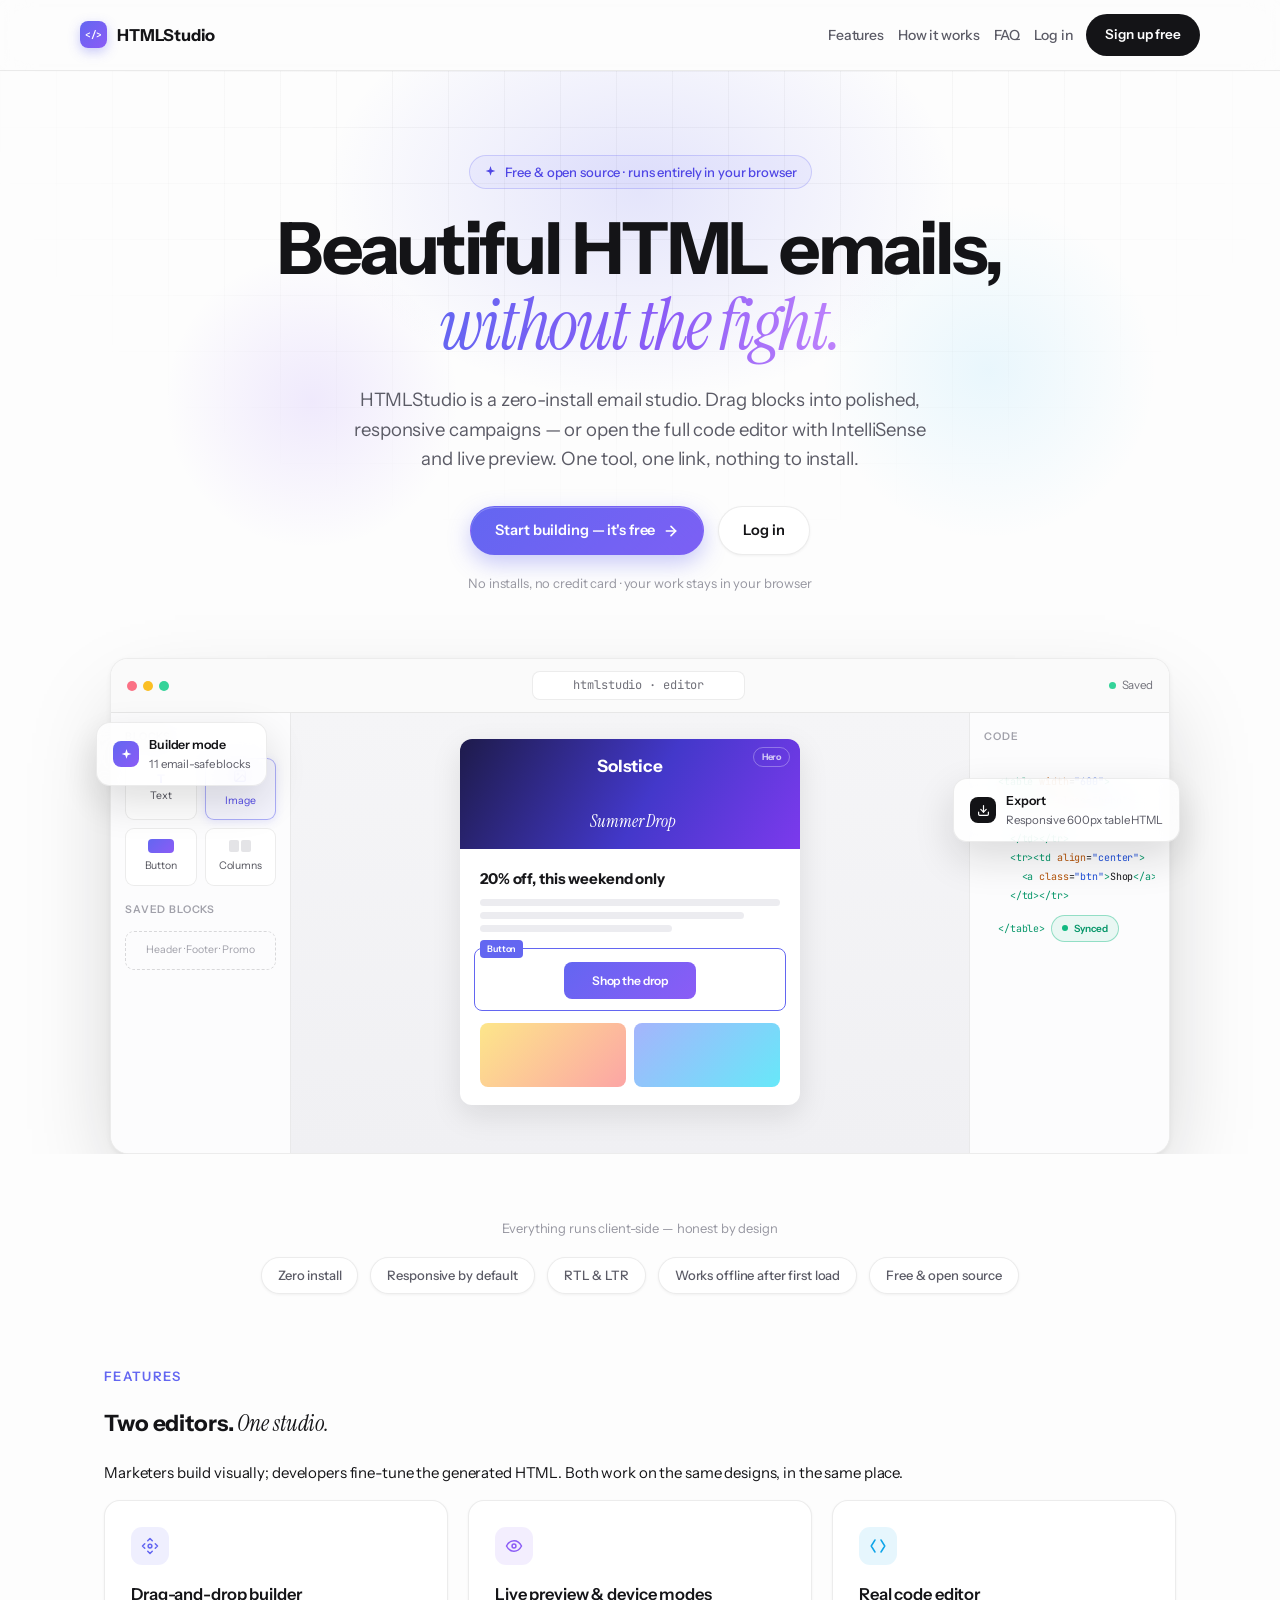
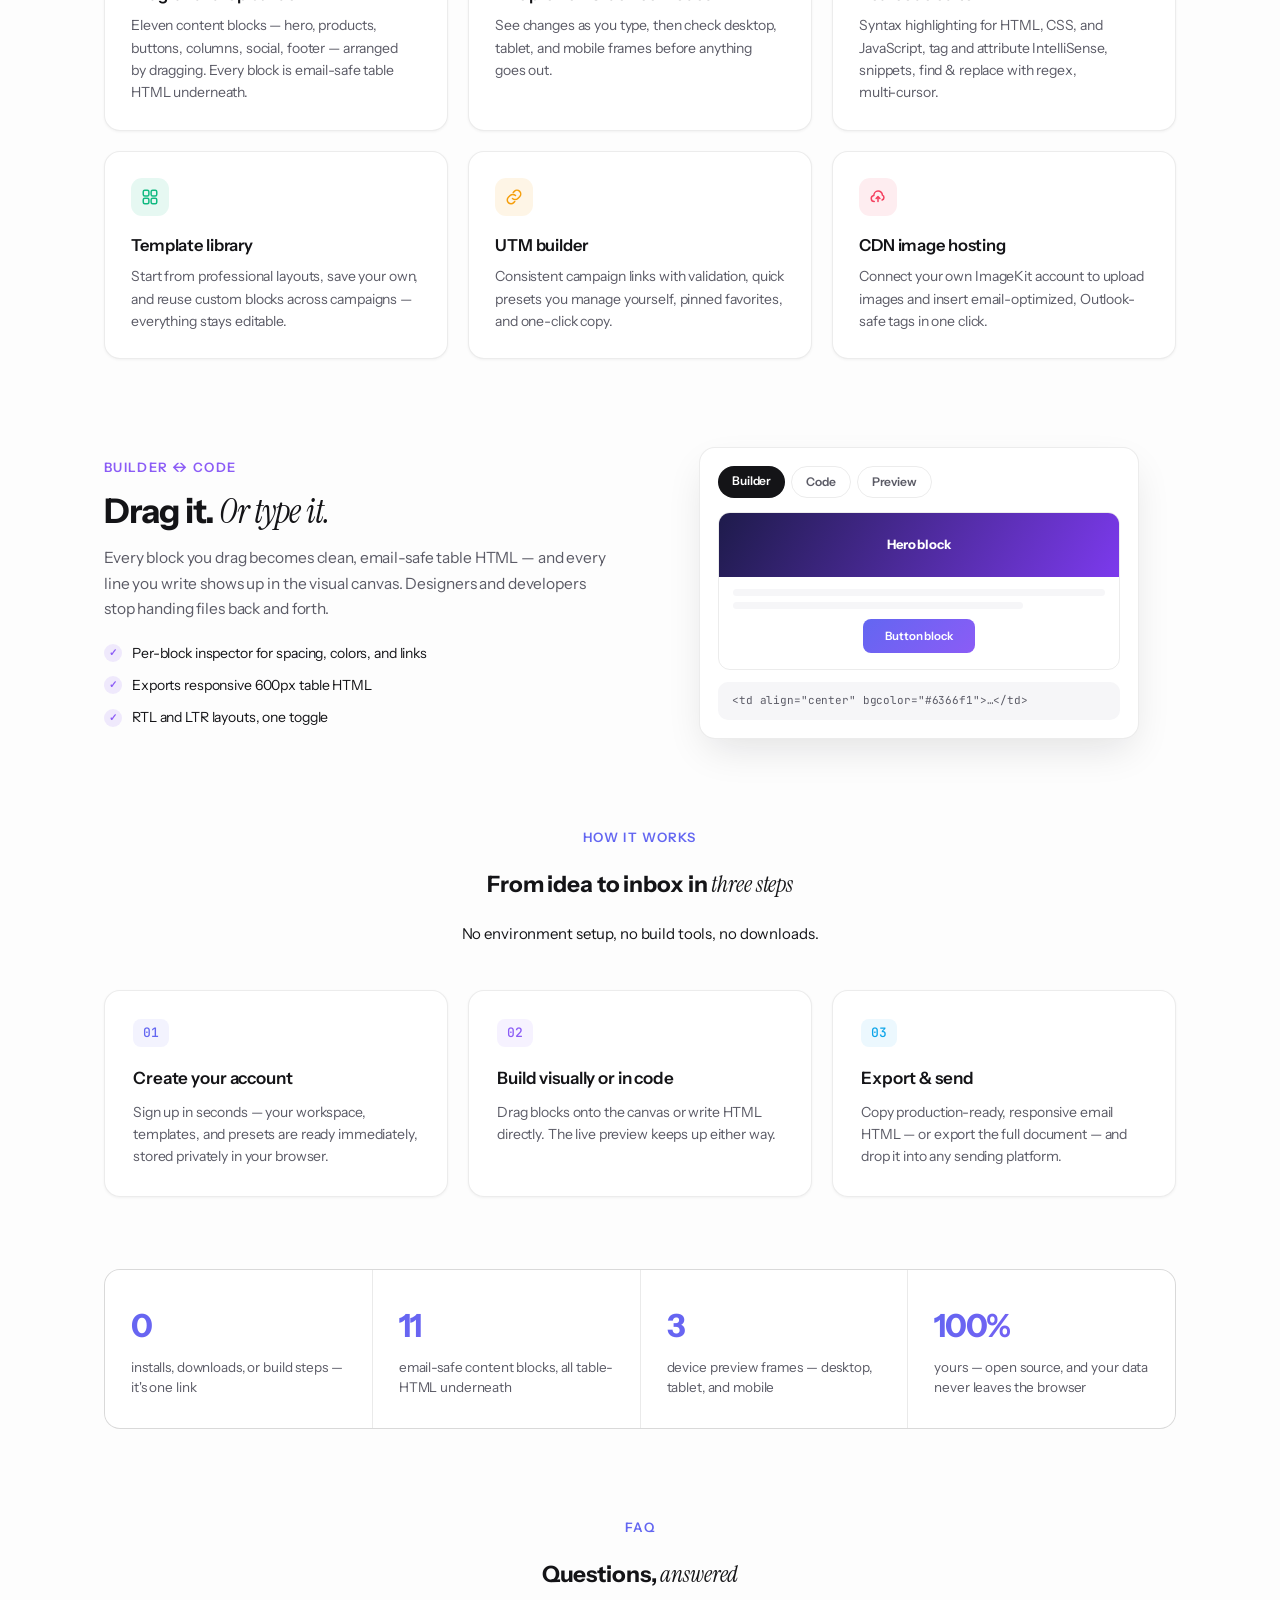
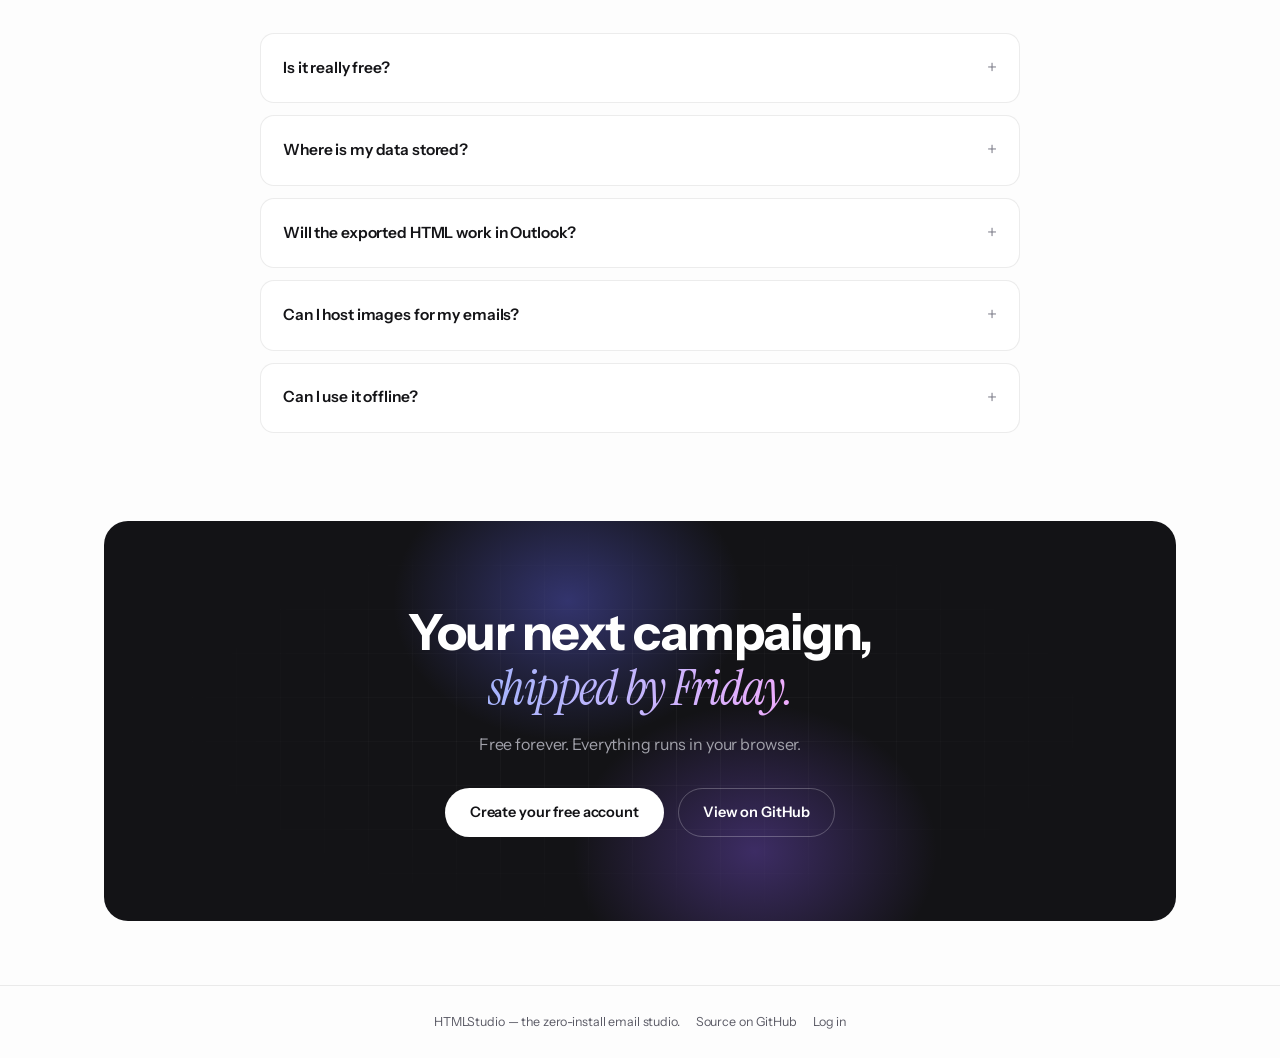
==== commit bae14fe7: "Apply HTMLStudio redesign from Claude Design package Integrates the user-provided design pass after " ====
--- a/WebApp/index.html
+++ b/WebApp/index.html
@@ -1,301 +1,615 @@
 <!DOCTYPE html>
-<html lang="en" data-theme="dark">
+<html lang="en" data-theme="light">
 <head>
 <meta charset="UTF-8">
 <meta name="viewport" content="width=device-width, initial-scale=1.0">
-<meta name="color-scheme" content="dark">
-<title>Aurora — The zero-install email studio</title>
-<meta name="description" content="Design, code, and ship beautiful emails right in your browser. Drag-and-drop builder, live preview, template library, and UTM tracking — nothing to install.">
+<meta name="color-scheme" content="light">
+<title>HTMLStudio — The zero-install email studio</title>
+<meta name="description" content="Design, code, and ship beautiful emails right in your browser. Drag-and-drop builder, real code editor, live preview, template library, and UTM tracking — nothing to install.">
 <link rel="stylesheet" href="aurora.css">
 <script src="auth.js"></script>
 <style>
-  /* Landing commits to the dark aurora world — the product's identity. */
-  body {
-    background:
-      radial-gradient(1100px 520px at 78% -10%, rgba(110, 123, 255, 0.16), transparent 60%),
-      radial-gradient(900px 500px at 12% 8%, rgba(53, 208, 160, 0.10), transparent 55%),
-      var(--bg-deep);
-    overflow-x: hidden;
-  }
-
+  /* Landing commits to the light, premium HTMLStudio look. */
+  body { overflow-x: hidden; }
+
+  /* ---------- Hero ---------- */
   .hero {
-    max-width: 1080px; margin: 0 auto; padding: 64px 24px 30px;
-    display: grid; grid-template-columns: 1.05fr 1fr; gap: 48px; align-items: center;
+    position: relative; overflow: hidden; padding: 84px 24px 0;
+  }
+  .hero-bg { position: absolute; inset: 0; pointer-events: none; }
+  .hero-bg .glow-a {
+    position: absolute; top: -180px; left: 50%; transform: translateX(-50%);
+    width: 900px; height: 600px;
+    background: radial-gradient(closest-side, rgba(99, 102, 241, 0.16), transparent 70%);
+  }
+  .hero-bg .glow-b {
+    position: absolute; top: 120px; left: 8%; width: 420px; height: 420px;
+    background: radial-gradient(closest-side, rgba(139, 92, 246, 0.12), transparent 70%);
+  }
+  .hero-bg .glow-c {
+    position: absolute; top: 60px; right: 4%; width: 480px; height: 480px;
+    background: radial-gradient(closest-side, rgba(56, 189, 248, 0.10), transparent 70%);
+  }
+  .hero-bg .grid-lines {
+    position: absolute; inset: 0;
+    background-image:
+      linear-gradient(rgba(19, 19, 22, 0.035) 1px, transparent 1px),
+      linear-gradient(90deg, rgba(19, 19, 22, 0.035) 1px, transparent 1px);
+    background-size: 56px 56px;
+    mask-image: radial-gradient(ellipse 70% 60% at 50% 0%, #000 30%, transparent 75%);
+    -webkit-mask-image: radial-gradient(ellipse 70% 60% at 50% 0%, #000 30%, transparent 75%);
+  }
+  .hero-inner { position: relative; max-width: 880px; margin: 0 auto; text-align: center; }
+  .hero-badge {
+    display: inline-flex; align-items: center; gap: 8px;
+    padding: 6px 14px; border-radius: 999px;
+    border: 1px solid rgba(99, 102, 241, 0.25); background: rgba(99, 102, 241, 0.06);
+    font-size: 13px; font-weight: 500; color: var(--accent-hover);
+    animation: fade-up 0.7s 0.05s both;
   }
   .hero h1 {
-    font-size: clamp(32px, 4.6vw, 50px); font-weight: 800;
-    letter-spacing: -0.03em; line-height: 1.08; margin: 0 0 18px;
-    text-wrap: balance;
-  }
-  .hero h1 .glow {
-    background: linear-gradient(100deg, var(--accent), var(--live));
+    font-size: clamp(40px, 6.4vw, 72px); line-height: 1.04; letter-spacing: -0.035em;
+    font-weight: 700; margin: 22px 0 0; animation: fade-up 0.7s 0.12s both;
+  }
+  .hero .lede {
+    max-width: 580px; margin: 22px auto 0;
+    font-size: clamp(16px, 2vw, 18.5px); line-height: 1.6; color: var(--fg-dim);
+    text-wrap: pretty; animation: fade-up 0.7s 0.2s both;
+  }
+  .hero-ctas {
+    display: flex; gap: 14px; justify-content: center; margin-top: 32px; flex-wrap: wrap;
+    animation: fade-up 0.7s 0.28s both;
+  }
+  .hero .fine { margin-top: 18px; font-size: 13px; color: var(--fg-faint); animation: fade-up 0.7s 0.34s both; }
+
+  @keyframes fade-up { from { opacity: 0; transform: translateY(26px); } to { opacity: 1; transform: translateY(0); } }
+  @keyframes float-a { 0%, 100% { transform: translateY(0); } 50% { transform: translateY(-12px); } }
+  @keyframes float-b { 0%, 100% { transform: translateY(0) rotate(-1.5deg); } 50% { transform: translateY(10px) rotate(-1.5deg); } }
+  @keyframes pulse-dot { 0%, 100% { opacity: 1; } 50% { opacity: 0.35; } }
+
+  /* ---------- Hero product mockup (pure HTML/CSS, mirrors the real editor) ---------- */
+  .mock-wrap { position: relative; max-width: 1060px; margin: 64px auto 0; animation: fade-up 0.9s 0.4s both; }
+  .mock-underglow {
+    position: absolute; left: 50%; bottom: -40px; transform: translateX(-50%);
+    width: 80%; height: 200px; filter: blur(20px);
+    background: radial-gradient(closest-side, rgba(99, 102, 241, 0.28), transparent 72%);
+  }
+  .chip {
+    position: absolute; z-index: 3; display: flex; align-items: center; gap: 10px;
+    background: rgba(255, 255, 255, 0.85); backdrop-filter: blur(12px); -webkit-backdrop-filter: blur(12px);
+    border: 1px solid var(--border); border-radius: 14px; padding: 12px 16px;
+    box-shadow: 0 16px 40px rgba(19, 19, 22, 0.14);
+  }
+  .chip-l { top: 64px; left: -14px; animation: float-a 6s ease-in-out infinite; }
+  .chip-r { top: 120px; right: -10px; animation: float-b 7s ease-in-out infinite; }
+  .chip .chip-ico {
+    width: 26px; height: 26px; border-radius: 8px; flex: none;
+    display: grid; place-items: center;
+  }
+  .chip b { display: block; font-size: 12.5px; font-weight: 600; }
+  .chip small { display: block; font-size: 11.5px; color: var(--fg-dim); }
+  .mock-window {
+    position: relative; z-index: 2; border-radius: 18px; border: 1px solid var(--border);
+    background: #fff; overflow: hidden;
+    box-shadow: 0 40px 90px -20px rgba(19, 19, 22, 0.25), 0 2px 6px rgba(19, 19, 22, 0.06);
+  }
+  .mock-titlebar {
+    display: flex; align-items: center; gap: 10px; padding: 12px 16px;
+    border-bottom: 1px solid var(--border); background: #fafafa;
+  }
+  .mock-titlebar .lights { display: flex; gap: 6px; }
+  .mock-titlebar .lights span { width: 10px; height: 10px; border-radius: 50%; }
+  .mock-url {
+    flex: 1; display: flex; justify-content: center;
+  }
+  .mock-url span {
+    font-size: 12px; color: #71717a; background: #fff; border: 1px solid var(--border);
+    border-radius: 8px; padding: 4px 40px; font-family: var(--code-font);
+  }
+  .mock-saved { display: flex; align-items: center; gap: 6px; font-size: 11.5px; color: #71717a; }
+  .mock-saved i { width: 7px; height: 7px; border-radius: 50%; background: #34d399; animation: pulse-dot 2s infinite; }
+  .mock-body { display: grid; grid-template-columns: 180px 1fr 200px; min-height: 440px; }
+  .mock-rail { border-right: 1px solid var(--border); padding: 16px 14px; background: #fcfcfd; }
+  .mock-rail-r { border-right: 0; border-left: 1px solid var(--border); }
+  .rail-label {
+    font-size: 10.5px; font-weight: 600; letter-spacing: 0.08em; text-transform: uppercase;
+    color: #a1a1aa; margin-bottom: 12px;
+  }
+  .block-grid { display: grid; grid-template-columns: 1fr 1fr; gap: 8px; }
+  .block-tile {
+    border: 1px solid var(--border); border-radius: 9px; padding: 10px 6px;
+    text-align: center; font-size: 10.5px; color: #52525b; background: #fff;
+  }
+  .block-tile.sel {
+    border-color: rgba(99, 102, 241, 0.5); color: var(--accent-hover);
+    background: rgba(99, 102, 241, 0.05); box-shadow: 0 2px 8px rgba(99, 102, 241, 0.15);
+  }
+  .mock-canvas {
+    background: linear-gradient(180deg, #f5f5f7, #f0f0f3);
+    display: flex; justify-content: center; padding: 26px 20px;
+  }
+  .email-card {
+    width: 340px; max-width: 100%; background: #fff; border-radius: 12px; height: fit-content;
+    box-shadow: 0 10px 30px rgba(19, 19, 22, 0.1); overflow: hidden;
+  }
+  .email-hero {
+    height: 110px; position: relative; display: grid; place-items: center;
+    background: linear-gradient(120deg, #1e1b4b, #4338ca 55%, #7c3aed);
+    color: #fff; font-weight: 700; font-size: 17px; letter-spacing: -0.01em;
+  }
+  .email-hero .tag {
+    position: absolute; top: 8px; right: 10px; font-size: 9px; color: rgba(255,255,255,0.7);
+    border: 1px solid rgba(255,255,255,0.3); border-radius: 999px; padding: 2px 8px;
+  }
+  .bar { height: 7px; border-radius: 4px; background: #ececf0; margin-bottom: 6px; }
+  .email-btn-row { padding: 14px 20px 6px; position: relative; }
+  .sel-outline {
+    position: absolute; inset: 8px 14px 0; border: 1.5px solid var(--accent);
+    border-radius: 8px; pointer-events: none;
+  }
+  .sel-label {
+    position: absolute; top: 0; left: 20px; background: var(--accent); color: #fff;
+    font-size: 9px; font-weight: 600; border-radius: 4px; padding: 2px 7px;
+  }
+  .email-btn {
+    width: 132px; margin: 8px auto 6px; padding: 9px 0; text-align: center; border-radius: 8px;
+    background: var(--grad); color: #fff; font-size: 12px; font-weight: 600;
+  }
+  .mock-code { font-family: var(--code-font); font-size: 10px; line-height: 1.9; padding: 14px; overflow: hidden; white-space: nowrap; }
+  .mock-code .t { color: #059669; }
+  .mock-code .a { color: #b45309; }
+  .mock-code .v { color: #1d4ed8; }
+  .mock-code .c { color: #a1a1aa; }
+  .synced {
+    margin-top: 10px; display: inline-flex; align-items: center; gap: 6px;
+    font-size: 10px; font-weight: 600; color: #059669;
+    border: 1px solid rgba(16, 185, 129, 0.4); background: rgba(16, 185, 129, 0.08);
+    border-radius: 999px; padding: 3px 10px; font-family: var(--ui-font);
+  }
+  .synced i { width: 6px; height: 6px; border-radius: 50%; background: #10b981; }
+
+  /* ---------- Pills strip ---------- */
+  .pills-strip {
+    max-width: 1120px; margin: 64px auto 0; padding: 0 24px; text-align: center;
+  }
+  .pills-strip .cap { font-size: 13px; color: var(--fg-faint); margin-bottom: 18px; }
+  .pills-strip .row { display: flex; gap: 10px 12px; flex-wrap: wrap; justify-content: center; }
+  .pill {
+    border: 1px solid var(--border); border-radius: 999px; padding: 7px 16px;
+    background: var(--panel); font-size: 13px; font-weight: 500; color: var(--fg-dim);
+    box-shadow: var(--shadow-sm); white-space: nowrap;
+  }
+
+  /* ---------- Features ---------- */
+  .feat-grid { display: grid; grid-template-columns: repeat(auto-fit, minmax(300px, 1fr)); gap: 20px; }
+  .feat {
+    background: var(--panel); border: 1px solid var(--border); border-radius: 16px; padding: 26px;
+    box-shadow: var(--shadow-sm);
+    transition: transform 0.25s ease, box-shadow 0.25s ease;
+  }
+  .feat:hover { transform: translateY(-4px); box-shadow: 0 16px 36px rgba(19, 19, 22, 0.1); }
+  .feat .ico {
+    width: 38px; height: 38px; border-radius: 11px; margin-bottom: 16px;
+    display: flex; align-items: center; justify-content: center;
+  }
+  .feat .ico svg { width: 18px; height: 18px; }
+  .feat h3 { margin: 0 0 7px; font-size: 16.5px; font-weight: 600; }
+  .feat p { margin: 0; font-size: 14px; color: var(--fg-dim); line-height: 1.6; text-wrap: pretty; }
+
+  /* ---------- Showcase row ---------- */
+  .showcase {
+    display: grid; grid-template-columns: repeat(auto-fit, minmax(320px, 1fr));
+    gap: 44px; align-items: center; margin-top: 88px;
+  }
+  .showcase h3 {
+    font-size: clamp(26px, 3vw, 34px); letter-spacing: -0.025em; font-weight: 700;
+    line-height: 1.15; margin: 12px 0 14px;
+  }
+  .showcase .body { font-size: 15.5px; line-height: 1.65; color: var(--fg-dim); margin: 0 0 20px; text-wrap: pretty; }
+  .check-list { display: flex; flex-direction: column; gap: 10px; font-size: 14px; color: var(--fg); }
+  .check-list div { display: flex; gap: 10px; align-items: center; }
+  .check-list .ck {
+    width: 18px; height: 18px; border-radius: 50%; flex: none;
+    background: rgba(139, 92, 246, 0.12); color: var(--accent-2);
+    display: grid; place-items: center; font-size: 10px; font-weight: 700;
+  }
+  .showcase-art { position: relative; }
+  .showcase-art .halo {
+    /* Vertical bleed only — horizontal bleed caused page-level x-overflow
+       on narrow screens (the section has no clipping ancestor). */
+    position: absolute; inset: -30px 0;
+    background: radial-gradient(closest-side, rgba(139, 92, 246, 0.14), transparent 70%);
+  }
+
+  /* ---------- Steps ---------- */
+  .steps { display: grid; grid-template-columns: repeat(auto-fit, minmax(260px, 1fr)); gap: 20px; }
+  .step {
+    background: var(--panel); border: 1px solid var(--border); border-radius: 16px; padding: 28px;
+    box-shadow: var(--shadow-sm);
+  }
+  .step .num {
+    font-family: var(--code-font); font-size: 13px; font-weight: 500;
+    border-radius: 8px; width: fit-content; padding: 4px 10px; margin-bottom: 18px;
+  }
+  .step h3 { margin: 0 0 8px; font-size: 17px; font-weight: 600; }
+  .step p { margin: 0; font-size: 14px; color: var(--fg-dim); line-height: 1.6; text-wrap: pretty; }
+
+  /* ---------- Facts band ---------- */
+  .facts {
+    margin-top: 72px; display: flex; flex-wrap: wrap; gap: 1px;
+    background: var(--border); border: 1px solid var(--border);
+    border-radius: 16px; overflow: hidden;
+  }
+  .fact { flex: 1 1 220px; background: var(--panel); padding: 30px 26px; }
+  .fact .big {
+    font-size: 32px; font-weight: 700; letter-spacing: -0.03em;
+    background: linear-gradient(120deg, var(--accent), var(--accent-2));
     -webkit-background-clip: text; background-clip: text; color: transparent;
   }
-  .hero .lede {
-    font-size: 16.5px; color: var(--fg-dim); line-height: 1.65;
-    margin: 0 0 28px; max-width: 46ch;
-  }
-  .hero-ctas { display: flex; gap: 12px; flex-wrap: wrap; align-items: center; }
-  .hero-ctas .fine { font-size: 12px; color: var(--fg-dim); flex-basis: 100%; margin-top: 2px; }
-
-  .hero-art { position: relative; min-width: 0; }
-  .hero-art svg { width: 100%; height: auto; display: block; filter: drop-shadow(0 30px 60px rgba(0,0,0,0.5)); }
-
-  .logos-strip {
-    max-width: 1080px; margin: 26px auto 0; padding: 0 24px;
-    display: flex; gap: 10px 26px; flex-wrap: wrap; align-items: center;
-    color: var(--fg-dim); font-size: 12.5px;
-  }
-  .logos-strip .pill {
-    border: 1px solid var(--border); border-radius: 999px; padding: 5px 13px;
-    background: color-mix(in srgb, var(--panel) 70%, transparent);
-    white-space: nowrap;
-  }
-
-  .section { max-width: 1080px; margin: 0 auto; padding: 72px 24px 0; }
-  .section > h2 {
-    font-size: clamp(24px, 3vw, 32px); font-weight: 750; letter-spacing: -0.02em;
-    margin: 0 0 10px; text-wrap: balance;
-  }
-  .section > .section-sub { color: var(--fg-dim); margin: 0 0 34px; max-width: 60ch; }
-
-  .feat-grid { display: grid; grid-template-columns: repeat(auto-fit, minmax(280px, 1fr)); gap: 16px; }
-  .feat {
-    background: color-mix(in srgb, var(--panel) 82%, transparent);
-    border: 1px solid var(--border); border-radius: 18px; padding: 24px;
-    transition: border-color 0.18s ease, transform 0.18s ease;
-  }
-  .feat:hover { border-color: color-mix(in srgb, var(--accent) 45%, transparent); transform: translateY(-2px); }
-  .feat .ico {
-    width: 40px; height: 40px; border-radius: 12px; margin-bottom: 15px;
-    display: flex; align-items: center; justify-content: center;
-    background: color-mix(in srgb, var(--accent) 15%, transparent); color: var(--accent);
-  }
-  .feat .ico svg { width: 20px; height: 20px; }
-  .feat h3 { margin: 0 0 6px; font-size: 15.5px; font-weight: 650; }
-  .feat p { margin: 0; font-size: 13.5px; color: var(--fg-dim); line-height: 1.6; }
-
-  .steps { display: grid; grid-template-columns: repeat(auto-fit, minmax(240px, 1fr)); gap: 16px; counter-reset: step; }
-  .step {
-    border-left: 2px solid color-mix(in srgb, var(--accent) 45%, transparent);
-    padding: 4px 0 4px 20px;
-  }
-  .step h3 { margin: 0 0 6px; font-size: 15px; font-weight: 650; }
-  .step h3::before {
-    counter-increment: step; content: "0" counter(step);
-    display: block; font-family: var(--code-font); font-size: 12px;
-    color: var(--accent); margin-bottom: 8px; letter-spacing: 0.08em;
-  }
-  .step p { margin: 0; font-size: 13.5px; color: var(--fg-dim); line-height: 1.6; }
-
-  .cta-band {
-    max-width: 1080px; margin: 84px auto 0; padding: 0 24px;
-  }
+  .fact .cap { font-size: 13.5px; color: var(--fg-dim); margin-top: 6px; line-height: 1.5; }
+
+  /* ---------- FAQ ---------- */
+  .faq-wrap { max-width: 760px; margin: 0 auto; }
+  .faq-wrap details {
+    border: 1px solid var(--border); border-radius: 14px; background: var(--panel);
+    padding: 0 22px; margin-bottom: 12px;
+  }
+  .faq-wrap summary {
+    cursor: pointer; font-size: 15.5px; font-weight: 600; padding: 19px 0;
+    display: flex; justify-content: space-between; align-items: center; gap: 16px;
+    list-style: none;
+  }
+  .faq-wrap summary::-webkit-details-marker { display: none; }
+  .faq-wrap summary .plus { color: var(--fg-faint); font-size: 19px; font-weight: 400; flex: none; transition: transform 0.25s ease; }
+  .faq-wrap details[open] summary .plus { transform: rotate(45deg); }
+  .faq-wrap details p {
+    font-size: 14.5px; line-height: 1.65; color: var(--fg-dim);
+    margin: 0; padding: 0 0 20px; text-wrap: pretty;
+  }
+
+  /* ---------- CTA band ---------- */
+  .cta-band { max-width: 1120px; margin: 88px auto 0; padding: 0 24px; }
   .cta-inner {
-    border-radius: 26px; padding: 52px 36px; text-align: center;
-    background:
-      radial-gradient(600px 260px at 50% -40%, rgba(110, 123, 255, 0.35), transparent 70%),
-      color-mix(in srgb, var(--panel) 88%, transparent);
-    border: 1px solid color-mix(in srgb, var(--accent) 30%, var(--border));
-  }
-  .cta-inner h2 { font-size: clamp(24px, 3vw, 32px); font-weight: 800; letter-spacing: -0.02em; margin: 0 0 10px; }
-  .cta-inner p { color: var(--fg-dim); margin: 0 0 26px; }
-
-  @media (max-width: 880px) {
-    .hero { grid-template-columns: 1fr; padding-top: 40px; gap: 36px; }
-    .hero .lede { max-width: none; }
-    .hero-art { order: -1; max-width: 520px; margin: 0 auto; }
+    position: relative; border-radius: 24px; overflow: hidden; text-align: center;
+    background: #131316; padding: clamp(48px, 7vw, 84px) 32px;
+  }
+  .cta-inner .fx { position: absolute; inset: 0; pointer-events: none; }
+  .cta-inner .fx .g1 {
+    position: absolute; top: -120px; left: 20%; width: 500px; height: 400px;
+    background: radial-gradient(closest-side, rgba(99, 102, 241, 0.4), transparent 70%);
+  }
+  .cta-inner .fx .g2 {
+    position: absolute; bottom: -140px; right: 15%; width: 520px; height: 420px;
+    background: radial-gradient(closest-side, rgba(139, 92, 246, 0.35), transparent 70%);
+  }
+  .cta-inner .fx .grid-lines {
+    position: absolute; inset: 0;
+    background-image:
+      linear-gradient(rgba(255, 255, 255, 0.04) 1px, transparent 1px),
+      linear-gradient(90deg, rgba(255, 255, 255, 0.04) 1px, transparent 1px);
+    background-size: 44px 44px;
+    mask-image: radial-gradient(ellipse 60% 70% at 50% 50%, #000, transparent 80%);
+    -webkit-mask-image: radial-gradient(ellipse 60% 70% at 50% 50%, #000, transparent 80%);
+  }
+  .cta-inner h2 {
+    position: relative; color: #fff; font-size: clamp(30px, 4.4vw, 50px);
+    letter-spacing: -0.03em; font-weight: 700; margin: 0 0 16px; line-height: 1.1;
+  }
+  .cta-inner h2 .serif {
+    background: linear-gradient(100deg, #a5b4fc, #c4b5fd, #f0abfc);
+    -webkit-background-clip: text; background-clip: text; color: transparent;
+  }
+  .cta-inner p { position: relative; color: #a1a1aa; font-size: 16px; max-width: 440px; margin: 0 auto 30px; line-height: 1.6; }
+  .cta-inner .row { position: relative; display: flex; gap: 14px; justify-content: center; flex-wrap: wrap; }
+  .cta-inner .btn-white { background: #fff; color: #131316; }
+  .cta-inner .btn-white:hover { transform: translateY(-1px); box-shadow: 0 10px 30px rgba(255, 255, 255, 0.15); }
+  .cta-inner .btn-line { border: 1px solid rgba(255, 255, 255, 0.25); color: #fff; background: transparent; box-shadow: none; }
+  .cta-inner .btn-line:hover { border-color: rgba(255, 255, 255, 0.6); }
+
+  @media (max-width: 720px) {
+    .site-nav .nav-link.hide-sm { display: none; }
+    .chip-l { left: 4px; top: 24px; }
+    .chip-r { right: 4px; }
+    .mock-body { grid-template-columns: 1fr; }
+    .mock-rail { display: none; }
   }
 </style>
 </head>
 <body>
 
-<nav class="site-nav">
-  <a class="brand" href="index.html"><span class="dot"></span>Aurora</a>
-  <span class="grow"></span>
-  <a class="nav-link" href="#features">Features</a>
-  <a class="nav-link" href="login.html" id="nav-login">Log in</a>
-  <a class="btn btn-primary" href="signup.html" id="nav-signup" style="padding:9px 18px;font-size:13.5px;">Sign up free</a>
+<nav class="site-nav sticky">
+  <div class="nav-inner">
+    <a class="brand" href="index.html"><span class="dot"></span>HTMLStudio</a>
+    <span class="grow"></span>
+    <a class="nav-link hide-sm" href="#features">Features</a>
+    <a class="nav-link hide-sm" href="#how">How it works</a>
+    <a class="nav-link hide-sm" href="#faq">FAQ</a>
+    <a class="nav-link" href="login.html" id="nav-login">Log in</a>
+    <a class="btn btn-dark" href="signup.html" id="nav-signup" style="padding:9px 18px;font-size:13.5px;">Sign up free</a>
+  </div>
 </nav>
 
 <header class="hero">
-  <div>
-    <h1>Design and ship beautiful emails, <span class="glow">right in your browser</span></h1>
+  <div class="hero-bg" aria-hidden="true">
+    <div class="glow-a"></div><div class="glow-b"></div><div class="glow-c"></div>
+    <div class="grid-lines"></div>
+  </div>
+  <div class="hero-inner">
+    <span class="hero-badge">
+      <svg width="13" height="13" viewBox="0 0 24 24" fill="currentColor" aria-hidden="true"><path d="M12 2l2.2 6.8L21 11l-6.8 2.2L12 20l-2.2-6.8L3 11l6.8-2.2z"/></svg>
+      Free &amp; open source · runs entirely in your browser
+    </span>
+    <h1>Beautiful HTML emails,<br><span class="serif grad-text">without the fight.</span></h1>
     <p class="lede">
-      Aurora is a zero-install email studio. Non-coders drag blocks into
-      polished, responsive campaigns; developers get a full code editor with
-      IntelliSense and live preview. One tool, one link, nothing to install.
+      HTMLStudio is a zero-install email studio. Drag blocks into polished, responsive
+      campaigns — or open the full code editor with IntelliSense and live preview.
+      One tool, one link, nothing to install.
     </p>
     <div class="hero-ctas">
-      <a class="btn btn-primary" href="signup.html" id="hero-signup">Start building — it’s free</a>
+      <a class="btn btn-primary" href="signup.html" id="hero-signup">
+        Start building — it's free
+        <svg viewBox="0 0 24 24" fill="none" stroke="currentColor" stroke-width="2.4" stroke-linecap="round" stroke-linejoin="round" aria-hidden="true"><line x1="5" y1="12" x2="19" y2="12"/><polyline points="12 5 19 12 12 19"/></svg>
+      </a>
       <a class="btn btn-ghost" href="login.html" id="hero-login">Log in</a>
-      <span class="fine">Runs entirely in your browser · no installs, no credit card</span>
-    </div>
-  </div>
-
-  <div class="hero-art" aria-hidden="true">
-    <!-- Hand-crafted illustration of the product: builder canvas + live preview -->
-    <svg viewBox="0 0 560 420" role="img" aria-label="Aurora editor illustration">
-      <defs>
-        <linearGradient id="gA" x1="0" y1="0" x2="1" y2="1">
-          <stop offset="0" stop-color="#6e7bff"/><stop offset="1" stop-color="#35d0a0"/>
-        </linearGradient>
-        <linearGradient id="gB" x1="0" y1="0" x2="0" y2="1">
-          <stop offset="0" stop-color="#232838"/><stop offset="1" stop-color="#161a26"/>
-        </linearGradient>
-      </defs>
-      <!-- window -->
-      <rect x="20" y="18" width="520" height="384" rx="18" fill="url(#gB)" stroke="rgba(255,255,255,0.1)"/>
-      <circle cx="46" cy="44" r="5" fill="#ef6b6b"/><circle cx="64" cy="44" r="5" fill="#f2b84b"/><circle cx="82" cy="44" r="5" fill="#35d0a0"/>
-      <rect x="104" y="36" width="120" height="16" rx="8" fill="rgba(255,255,255,0.07)"/>
-      <rect x="452" y="34" width="70" height="20" rx="10" fill="rgba(110,123,255,0.25)"/>
-      <!-- palette column -->
-      <g>
-        <rect x="38" y="72" width="118" height="312" rx="12" fill="rgba(255,255,255,0.03)"/>
-        <rect x="50" y="88" width="94" height="40" rx="9" fill="rgba(255,255,255,0.06)" stroke="rgba(110,123,255,0.4)"/>
-        <rect x="58" y="98" width="20" height="20" rx="5" fill="url(#gA)" opacity="0.9"/>
-        <rect x="86" y="102" width="48" height="5" rx="2.5" fill="rgba(255,255,255,0.3)"/>
-        <rect x="86" y="112" width="34" height="5" rx="2.5" fill="rgba(255,255,255,0.15)"/>
-        <g opacity="0.75">
-          <rect x="50" y="138" width="94" height="40" rx="9" fill="rgba(255,255,255,0.05)"/>
-          <rect x="58" y="148" width="20" height="20" rx="5" fill="#7ee787" opacity="0.6"/>
-          <rect x="86" y="152" width="44" height="5" rx="2.5" fill="rgba(255,255,255,0.25)"/>
-          <rect x="86" y="162" width="30" height="5" rx="2.5" fill="rgba(255,255,255,0.12)"/>
-        </g>
-        <g opacity="0.6">
-          <rect x="50" y="188" width="94" height="40" rx="9" fill="rgba(255,255,255,0.05)"/>
-          <rect x="58" y="198" width="20" height="20" rx="5" fill="#ffa657" opacity="0.6"/>
-          <rect x="86" y="202" width="48" height="5" rx="2.5" fill="rgba(255,255,255,0.25)"/>
-          <rect x="86" y="212" width="26" height="5" rx="2.5" fill="rgba(255,255,255,0.12)"/>
-        </g>
-        <g opacity="0.5">
-          <rect x="50" y="238" width="94" height="40" rx="9" fill="rgba(255,255,255,0.05)"/>
-          <rect x="58" y="248" width="20" height="20" rx="5" fill="#a5d6ff" opacity="0.6"/>
-          <rect x="86" y="252" width="40" height="5" rx="2.5" fill="rgba(255,255,255,0.25)"/>
-          <rect x="86" y="262" width="32" height="5" rx="2.5" fill="rgba(255,255,255,0.12)"/>
-        </g>
-      </g>
-      <!-- canvas / email preview -->
-      <g>
-        <rect x="172" y="72" width="240" height="312" rx="12" fill="#f4f5f9"/>
-        <rect x="190" y="90" width="204" height="86" rx="9" fill="url(#gA)"/>
-        <rect x="216" y="112" width="152" height="10" rx="5" fill="rgba(255,255,255,0.9)"/>
-        <rect x="238" y="130" width="108" height="7" rx="3.5" fill="rgba(255,255,255,0.55)"/>
-        <rect x="258" y="148" width="68" height="16" rx="8" fill="#ffffff"/>
-        <rect x="190" y="192" width="204" height="8" rx="4" fill="#c9cede"/>
-        <rect x="190" y="208" width="168" height="8" rx="4" fill="#d9dde9"/>
-        <rect x="190" y="224" width="186" height="8" rx="4" fill="#d9dde9"/>
-        <g>
-          <rect x="190" y="250" width="96" height="76" rx="9" fill="#e6e9f2"/>
-          <rect x="198" y="258" width="80" height="34" rx="6" fill="url(#gA)" opacity="0.7"/>
-          <rect x="198" y="300" width="56" height="7" rx="3.5" fill="#aab1c6"/>
-          <rect x="298" y="250" width="96" height="76" rx="9" fill="#e6e9f2"/>
-          <rect x="306" y="258" width="80" height="34" rx="6" fill="#35d0a0" opacity="0.55"/>
-          <rect x="306" y="300" width="56" height="7" rx="3.5" fill="#aab1c6"/>
-        </g>
-        <rect x="238" y="344" width="108" height="18" rx="9" fill="#6e7bff"/>
-        <!-- selection outline on hero block -->
-        <rect x="186" y="86" width="212" height="94" rx="11" fill="none" stroke="#6e7bff" stroke-width="2" stroke-dasharray="6 5"/>
-        <circle cx="398" cy="86" r="4" fill="#6e7bff"/>
-      </g>
-      <!-- code column -->
-      <g font-family="ui-monospace, Menlo, monospace" font-size="10">
-        <rect x="428" y="72" width="94" height="312" rx="12" fill="rgba(255,255,255,0.03)"/>
-        <text x="440" y="98" fill="#7ee787">&lt;table&gt;</text>
-        <text x="448" y="116" fill="#a5d6ff">&lt;tr&gt;</text>
-        <text x="454" y="134" fill="#ffa657">&lt;td&gt;</text>
-        <text x="454" y="152" fill="rgba(255,255,255,0.55)">Hello</text>
-        <text x="454" y="170" fill="#ffa657">&lt;/td&gt;</text>
-        <text x="448" y="188" fill="#a5d6ff">&lt;/tr&gt;</text>
-        <text x="440" y="206" fill="#7ee787">&lt;/table&gt;</text>
-        <rect x="440" y="222" width="70" height="7" rx="3.5" fill="rgba(255,255,255,0.1)"/>
-        <rect x="440" y="238" width="52" height="7" rx="3.5" fill="rgba(255,255,255,0.07)"/>
-        <rect x="440" y="254" width="62" height="7" rx="3.5" fill="rgba(255,255,255,0.07)"/>
-        <rect x="440" y="336" width="70" height="26" rx="13" fill="rgba(53,208,160,0.2)" stroke="rgba(53,208,160,0.5)"/>
-        <circle cx="454" cy="349" r="3.5" fill="#35d0a0"/>
-        <text x="463" y="353" fill="#35d0a0" font-family="-apple-system, sans-serif" font-size="9">Synced</text>
-      </g>
-    </svg>
+    </div>
+    <div class="fine">No installs, no credit card · your work stays in your browser</div>
+  </div>
+
+  <!-- Product mockup: a faithful, hand-built picture of the editor -->
+  <div class="mock-wrap" aria-hidden="true">
+    <div class="mock-underglow"></div>
+
+    <div class="chip chip-l">
+      <span class="chip-ico" style="background:var(--grad);">
+        <svg width="13" height="13" viewBox="0 0 24 24" fill="#fff"><path d="M12 2l2.2 6.8L21 11l-6.8 2.2L12 20l-2.2-6.8L3 11l6.8-2.2z"/></svg>
+      </span>
+      <span><b>Builder mode</b><small>11 email-safe blocks</small></span>
+    </div>
+    <div class="chip chip-r">
+      <span class="chip-ico" style="background:#131316;">
+        <svg width="13" height="13" viewBox="0 0 24 24" fill="none" stroke="#fff" stroke-width="2.2" stroke-linecap="round" stroke-linejoin="round"><path d="M21 15v4a2 2 0 0 1-2 2H5a2 2 0 0 1-2-2v-4"/><polyline points="7 10 12 15 17 10"/><line x1="12" y1="15" x2="12" y2="3"/></svg>
+      </span>
+      <span><b>Export</b><small>Responsive 600px table HTML</small></span>
+    </div>
+
+    <div class="mock-window">
+      <div class="mock-titlebar">
+        <div class="lights"><span style="background:#fb7185"></span><span style="background:#fbbf24"></span><span style="background:#34d399"></span></div>
+        <div class="mock-url"><span>htmlstudio · editor</span></div>
+        <div class="mock-saved"><i></i>Saved</div>
+      </div>
+      <div class="mock-body">
+        <div class="mock-rail">
+          <div class="rail-label">Blocks</div>
+          <div class="block-grid">
+            <div class="block-tile"><div style="height:14px;display:grid;place-items:center;margin-bottom:5px;color:var(--accent);font-weight:700;font-size:12px;">T</div>Text</div>
+            <div class="block-tile sel">
+              <svg style="margin-bottom:4px" width="14" height="14" viewBox="0 0 24 24" fill="none" stroke="currentColor" stroke-width="2" stroke-linecap="round"><rect x="3" y="3" width="18" height="18" rx="2"/><circle cx="8.5" cy="8.5" r="1.5"/><path d="M21 15l-5-5L5 21"/></svg><br>Image
+            </div>
+            <div class="block-tile"><div style="height:14px;margin:0 auto 5px;width:26px;border-radius:4px;background:var(--grad);"></div>Button</div>
+            <div class="block-tile"><div style="height:14px;display:flex;align-items:center;gap:2px;justify-content:center;margin-bottom:5px;"><span style="width:10px;height:12px;background:#e4e4e7;border-radius:2px;"></span><span style="width:10px;height:12px;background:#e4e4e7;border-radius:2px;"></span></div>Columns</div>
+          </div>
+          <div class="rail-label" style="margin-top:16px;">Saved blocks</div>
+          <div style="border:1px dashed rgba(19,19,22,0.15);border-radius:9px;padding:10px;font-size:10.5px;color:#a1a1aa;text-align:center;">Header · Footer · Promo</div>
+        </div>
+        <div class="mock-canvas">
+          <div class="email-card">
+            <div class="email-hero">Solstice <span class="serif" style="margin-left:6px;">Summer Drop</span><span class="tag">Hero</span></div>
+            <div style="padding:18px 20px 8px;">
+              <div style="font-size:15px;font-weight:700;color:#18181b;margin-bottom:8px;">20% off, this weekend only</div>
+              <div class="bar"></div>
+              <div class="bar" style="width:88%;"></div>
+              <div class="bar" style="width:64%;margin-bottom:0;"></div>
+            </div>
+            <div class="email-btn-row">
+              <div class="sel-outline"></div><div class="sel-label">Button</div>
+              <div class="email-btn">Shop the drop</div>
+            </div>
+            <div style="padding:12px 20px 18px;display:flex;gap:8px;">
+              <div style="flex:1;height:64px;border-radius:8px;background:linear-gradient(135deg,#fde68a,#fca5a5);"></div>
+              <div style="flex:1;height:64px;border-radius:8px;background:linear-gradient(135deg,#a5b4fc,#67e8f9);"></div>
+            </div>
+          </div>
+        </div>
+        <div class="mock-rail mock-rail-r">
+          <div class="rail-label">Code</div>
+          <div class="mock-code">
+            <span class="t">&lt;table</span> <span class="a">width</span>=<span class="v">"600"</span><span class="t">&gt;</span><br>
+            &nbsp;&nbsp;<span class="t">&lt;tr&gt;&lt;td</span> <span class="a">class</span>=<span class="v">"hero"</span><span class="t">&gt;</span><br>
+            &nbsp;&nbsp;&nbsp;&nbsp;<span class="c">…</span><br>
+            &nbsp;&nbsp;<span class="t">&lt;/td&gt;&lt;/tr&gt;</span><br>
+            &nbsp;&nbsp;<span class="t">&lt;tr&gt;&lt;td</span> <span class="a">align</span>=<span class="v">"center"</span><span class="t">&gt;</span><br>
+            &nbsp;&nbsp;&nbsp;&nbsp;<span class="t">&lt;a</span> <span class="a">class</span>=<span class="v">"btn"</span><span class="t">&gt;</span>Shop<span class="t">&lt;/a&gt;</span><br>
+            &nbsp;&nbsp;<span class="t">&lt;/td&gt;&lt;/tr&gt;</span><br>
+            <span class="t">&lt;/table&gt;</span>
+            <div class="synced"><i></i>Synced</div>
+          </div>
+        </div>
+      </div>
+    </div>
   </div>
 </header>
 
-<div class="logos-strip" aria-label="Highlights">
-  <span class="pill">Zero install</span>
-  <span class="pill">Responsive by default</span>
-  <span class="pill">RTL &amp; LTR</span>
-  <span class="pill">Works offline after first load</span>
-  <span class="pill">Free &amp; open source</span>
+<div class="pills-strip" data-reveal>
+  <div class="cap">Everything runs client-side — honest by design</div>
+  <div class="row" aria-label="Highlights">
+    <span class="pill">Zero install</span>
+    <span class="pill">Responsive by default</span>
+    <span class="pill">RTL &amp; LTR</span>
+    <span class="pill">Works offline after first load</span>
+    <span class="pill">Free &amp; open source</span>
+  </div>
 </div>
 
 <section class="section" id="features">
-  <h2>Two editors. One studio.</h2>
-  <p class="section-sub">
-    Marketers build visually; developers fine-tune the generated HTML.
-    Both work on the same designs, in the same place.
-  </p>
+  <div data-reveal>
+    <p class="kicker">Features</p>
+    <h2>Two editors. <span class="serif">One studio.</span></h2>
+    <p class="section-sub">
+      Marketers build visually; developers fine-tune the generated HTML.
+      Both work on the same designs, in the same place.
+    </p>
+  </div>
   <div class="feat-grid">
-    <div class="feat">
-      <span class="ico"><svg viewBox="0 0 24 24" fill="none" stroke="currentColor" stroke-width="1.8"><rect x="3" y="4" width="18" height="16" rx="2.5"/><path d="M3 9h18M8 13h4" stroke-linecap="round"/></svg></span>
+    <div class="feat" data-reveal>
+      <span class="ico" style="background:rgba(99,102,241,0.1);color:var(--accent);">
+        <svg viewBox="0 0 24 24" fill="none" stroke="currentColor" stroke-width="2" stroke-linecap="round" stroke-linejoin="round"><path d="M5 9l-3 3 3 3"/><path d="M9 5l3-3 3 3"/><path d="M15 19l-3 3-3-3"/><path d="M19 9l3 3-3 3"/><circle cx="12" cy="12" r="2.5"/></svg>
+      </span>
       <h3>Drag-and-drop builder</h3>
       <p>Eleven content blocks — hero, products, buttons, columns, social, footer — arranged by dragging. Every block is email-safe table HTML underneath.</p>
     </div>
-    <div class="feat">
-      <span class="ico"><svg viewBox="0 0 24 24" fill="none" stroke="currentColor" stroke-width="1.8"><path d="M2 12s3.6-7 10-7 10 7 10 7-3.6 7-10 7-10-7-10-7z"/><circle cx="12" cy="12" r="2.6"/></svg></span>
+    <div class="feat" data-reveal>
+      <span class="ico" style="background:rgba(139,92,246,0.1);color:var(--accent-2);">
+        <svg viewBox="0 0 24 24" fill="none" stroke="currentColor" stroke-width="2" stroke-linecap="round" stroke-linejoin="round"><path d="M2 12s3.6-7 10-7 10 7 10 7-3.6 7-10 7-10-7-10-7z"/><circle cx="12" cy="12" r="2.6"/></svg>
+      </span>
       <h3>Live preview &amp; device modes</h3>
       <p>See changes as you type, then check desktop, tablet, and mobile frames before anything goes out.</p>
     </div>
-    <div class="feat">
-      <span class="ico"><svg viewBox="0 0 24 24" fill="none" stroke="currentColor" stroke-width="1.8"><path d="M8 4l-5 8 5 8M16 4l5 8-5 8" stroke-linecap="round" stroke-linejoin="round"/></svg></span>
+    <div class="feat" data-reveal>
+      <span class="ico" style="background:rgba(14,165,233,0.1);color:#0ea5e9;">
+        <svg viewBox="0 0 24 24" fill="none" stroke="currentColor" stroke-width="2" stroke-linecap="round" stroke-linejoin="round"><path d="M8 4l-5 8 5 8M16 4l5 8-5 8"/></svg>
+      </span>
       <h3>Real code editor</h3>
       <p>Syntax highlighting for HTML, CSS, and JavaScript, tag and attribute IntelliSense, snippets, find &amp; replace with regex, multi-cursor.</p>
     </div>
-    <div class="feat">
-      <span class="ico"><svg viewBox="0 0 24 24" fill="none" stroke="currentColor" stroke-width="1.8"><rect x="3" y="3" width="7" height="7" rx="1.6"/><rect x="14" y="3" width="7" height="7" rx="1.6"/><rect x="3" y="14" width="7" height="7" rx="1.6"/><rect x="14" y="14" width="7" height="7" rx="1.6"/></svg></span>
+    <div class="feat" data-reveal>
+      <span class="ico" style="background:rgba(16,185,129,0.1);color:var(--live);">
+        <svg viewBox="0 0 24 24" fill="none" stroke="currentColor" stroke-width="2" stroke-linecap="round" stroke-linejoin="round"><rect x="3" y="3" width="7.5" height="7.5" rx="2"/><rect x="13.5" y="3" width="7.5" height="7.5" rx="2"/><rect x="3" y="13.5" width="7.5" height="7.5" rx="2"/><rect x="13.5" y="13.5" width="7.5" height="7.5" rx="2"/></svg>
+      </span>
       <h3>Template library</h3>
       <p>Start from professional layouts, save your own, and reuse custom blocks across campaigns — everything stays editable.</p>
     </div>
-    <div class="feat">
-      <span class="ico"><svg viewBox="0 0 24 24" fill="none" stroke="currentColor" stroke-width="1.8"><path d="M10 14a5 5 0 007.1 0l2.4-2.4a5 5 0 00-7.1-7.1L11 5.9M14 10a5 5 0 00-7.1 0l-2.4 2.4a5 5 0 007.1 7.1L13 18.1" stroke-linecap="round"/></svg></span>
+    <div class="feat" data-reveal>
+      <span class="ico" style="background:rgba(245,158,11,0.1);color:var(--warn);">
+        <svg viewBox="0 0 24 24" fill="none" stroke="currentColor" stroke-width="2" stroke-linecap="round"><path d="M10 14a5 5 0 007.1 0l2.4-2.4a5 5 0 00-7.1-7.1L11 5.9M14 10a5 5 0 00-7.1 0l-2.4 2.4a5 5 0 007.1 7.1L13 18.1"/></svg>
+      </span>
       <h3>UTM builder</h3>
       <p>Consistent campaign links with validation, quick presets you manage yourself, pinned favorites, and one-click copy.</p>
     </div>
-    <div class="feat">
-      <span class="ico"><svg viewBox="0 0 24 24" fill="none" stroke="currentColor" stroke-width="1.8"><path d="M7 18a4 4 0 01-.5-7.97A5.5 5.5 0 0117.9 9.5 3.5 3.5 0 0117.5 16" stroke-linecap="round"/><path d="M12 12v6M9.5 14l2.5-2.5L14.5 14" stroke-linecap="round" stroke-linejoin="round"/></svg></span>
+    <div class="feat" data-reveal>
+      <span class="ico" style="background:rgba(244,63,94,0.09);color:var(--danger);">
+        <svg viewBox="0 0 24 24" fill="none" stroke="currentColor" stroke-width="2" stroke-linecap="round" stroke-linejoin="round"><path d="M7 18a4 4 0 01-.5-7.97A5.5 5.5 0 0117.9 9.5 3.5 3.5 0 0117.5 16"/><path d="M12 12v6M9.5 14l2.5-2.5L14.5 14"/></svg>
+      </span>
       <h3>CDN image hosting</h3>
       <p>Connect your own ImageKit account to upload images and insert email-optimized, Outlook-safe tags in one click.</p>
     </div>
   </div>
+
+  <!-- Showcase: builder ↔ code sync -->
+  <div class="showcase" data-reveal>
+    <div>
+      <p class="kicker" style="color:var(--accent-2);">Builder ↔ Code</p>
+      <h3>Drag it. <span class="serif">Or type it.</span></h3>
+      <p class="body">
+        Every block you drag becomes clean, email-safe table HTML — and every line you
+        write shows up in the visual canvas. Designers and developers stop handing
+        files back and forth.
+      </p>
+      <div class="check-list">
+        <div><span class="ck">✓</span>Per-block inspector for spacing, colors, and links</div>
+        <div><span class="ck">✓</span>Exports responsive 600px table HTML</div>
+        <div><span class="ck">✓</span>RTL and LTR layouts, one toggle</div>
+      </div>
+    </div>
+    <div class="showcase-art">
+      <div class="halo"></div>
+      <div style="position:relative;border:1px solid var(--border);border-radius:16px;background:var(--panel);box-shadow:var(--shadow);padding:18px;max-width:440px;margin:0 auto;">
+        <div style="display:flex;gap:6px;margin-bottom:14px;">
+          <span style="font-size:12px;font-weight:600;padding:5px 14px;border-radius:999px;background:var(--fg);color:var(--bg);">Builder</span>
+          <span style="font-size:12px;font-weight:600;padding:5px 14px;border-radius:999px;border:1px solid var(--border);color:var(--fg-dim);">Code</span>
+          <span style="font-size:12px;font-weight:600;padding:5px 14px;border-radius:999px;border:1px solid var(--border);color:var(--fg-dim);">Preview</span>
+        </div>
+        <div style="border:1px solid var(--border);border-radius:12px;overflow:hidden;">
+          <div style="height:64px;background:linear-gradient(120deg,#1e1b4b,#7c3aed);display:grid;place-items:center;color:#fff;font-size:13px;font-weight:700;">Hero block</div>
+          <div style="padding:12px 14px;">
+            <div class="bar" style="background:var(--field);"></div>
+            <div class="bar" style="background:var(--field);width:78%;"></div>
+            <div style="width:112px;margin:10px auto 4px;padding:8px 0;text-align:center;border-radius:8px;background:var(--grad);color:#fff;font-size:11.5px;font-weight:600;">Button block</div>
+          </div>
+        </div>
+        <div style="margin-top:12px;font-family:var(--code-font);font-size:11px;color:var(--fg-dim);background:var(--field);border-radius:10px;padding:10px 14px;overflow:hidden;white-space:nowrap;">
+          &lt;td align="center" bgcolor="#6366f1"&gt;…&lt;/td&gt;
+        </div>
+      </div>
+    </div>
+  </div>
 </section>
 
-<section class="section">
-  <h2>From idea to inbox in three steps</h2>
-  <p class="section-sub">No environment setup, no build tools, no downloads.</p>
+<section class="section" id="how" style="padding-top:88px;">
+  <div data-reveal style="text-align:center;max-width:560px;margin:0 auto 44px;">
+    <p class="kicker">How it works</p>
+    <h2>From idea to inbox in <span class="serif">three steps</span></h2>
+    <p class="section-sub" style="margin-bottom:0;">No environment setup, no build tools, no downloads.</p>
+  </div>
   <div class="steps">
-    <div class="step">
+    <div class="step" data-reveal>
+      <div class="num" style="color:var(--accent);background:rgba(99,102,241,0.08);">01</div>
       <h3>Create your account</h3>
-      <p>Sign up in seconds — your workspace, templates, and presets are ready immediately.</p>
-    </div>
-    <div class="step">
+      <p>Sign up in seconds — your workspace, templates, and presets are ready immediately, stored privately in your browser.</p>
+    </div>
+    <div class="step" data-reveal>
+      <div class="num" style="color:var(--accent-2);background:rgba(139,92,246,0.08);">02</div>
       <h3>Build visually or in code</h3>
       <p>Drag blocks onto the canvas or write HTML directly. The live preview keeps up either way.</p>
     </div>
-    <div class="step">
+    <div class="step" data-reveal>
+      <div class="num" style="color:#0ea5e9;background:rgba(14,165,233,0.08);">03</div>
       <h3>Export &amp; send</h3>
       <p>Copy production-ready, responsive email HTML — or export the full document — and drop it into any sending platform.</p>
     </div>
   </div>
+
+  <div class="facts" data-reveal>
+    <div class="fact"><div class="big">0</div><div class="cap">installs, downloads, or build steps — it's one link</div></div>
+    <div class="fact"><div class="big">11</div><div class="cap">email-safe content blocks, all table-HTML underneath</div></div>
+    <div class="fact"><div class="big">3</div><div class="cap">device preview frames — desktop, tablet, and mobile</div></div>
+    <div class="fact"><div class="big">100%</div><div class="cap">yours — open source, and your data never leaves the browser</div></div>
+  </div>
 </section>
 
-<div class="cta-band">
+<section class="section" id="faq" style="padding-top:88px;">
+  <div data-reveal style="text-align:center;margin-bottom:40px;">
+    <p class="kicker">FAQ</p>
+    <h2>Questions, <span class="serif">answered</span></h2>
+  </div>
+  <div class="faq-wrap" data-reveal>
+    <details>
+      <summary>Is it really free?<span class="plus">+</span></summary>
+      <p>Yes — HTMLStudio is free and open source. There's no paid tier, no locked features, and no credit card. You can read every line of the source on GitHub.</p>
+    </details>
+    <details>
+      <summary>Where is my data stored?<span class="plus">+</span></summary>
+      <p>In your own browser. Accounts, templates, saved blocks, and UTM presets live in local storage on your device — nothing is sent to a server. That means your work is private by default, but it also doesn't sync between devices.</p>
+    </details>
+    <details>
+      <summary>Will the exported HTML work in Outlook?<span class="plus">+</span></summary>
+      <p>The builder generates classic table-based HTML — the format email clients have rendered reliably for decades — and exports a responsive 600px layout you can paste into any sending platform.</p>
+    </details>
+    <details>
+      <summary>Can I host images for my emails?<span class="plus">+</span></summary>
+      <p>Yes — connect your own ImageKit account and the editor uploads images to your CDN and inserts email-optimized, Outlook-safe image tags in one click. See the repo's <code>Server/imagekit-auth</code> folder for the small auth worker it needs.</p>
+    </details>
+    <details>
+      <summary>Can I use it offline?<span class="plus">+</span></summary>
+      <p>After the first load, the editor works offline — everything it needs runs client-side in the tab.</p>
+    </details>
+  </div>
+</section>
+
+<div class="cta-band" data-reveal>
   <div class="cta-inner">
-    <h2>Your next campaign starts here</h2>
-    <p>Free forever for individual use. Everything runs in your browser.</p>
-    <a class="btn btn-primary" href="signup.html" id="cta-signup">Create your free account</a>
+    <div class="fx"><div class="g1"></div><div class="g2"></div><div class="grid-lines"></div></div>
+    <h2>Your next campaign,<br><span class="serif">shipped by Friday.</span></h2>
+    <p>Free forever. Everything runs in your browser.</p>
+    <div class="row">
+      <a class="btn btn-white" href="signup.html" id="cta-signup">Create your free account</a>
+      <a class="btn btn-line" href="https://github.com/Badyyan/HTML-editor" rel="noopener">View on GitHub</a>
+    </div>
   </div>
 </div>
 
 <footer class="site-footer">
-  <span>Aurora — the zero-install email studio.</span>
+  <span>HTMLStudio — the zero-install email studio.</span>
   <a href="https://github.com/Badyyan/HTML-editor" rel="noopener">Source on GitHub</a>
   <a href="login.html">Log in</a>
 </footer>
@@ -315,6 +629,22 @@
   document.getElementById('hero-login').href = 'dashboard.html';
   document.getElementById('hero-login').textContent = 'Open dashboard';
 })();
+
+// Scroll reveal: hide below-the-fold sections, fade them up on intersect.
+(function () {
+  if (matchMedia('(prefers-reduced-motion: reduce)').matches) return;
+  const els = [...document.querySelectorAll('[data-reveal]')]
+    .filter(el => el.getBoundingClientRect().top > innerHeight * 0.92);
+  els.forEach(el => el.classList.add('reveal-init'));
+  const io = new IntersectionObserver(entries => {
+    for (const e of entries) {
+      if (!e.isIntersecting) continue;
+      e.target.classList.add('reveal-in');
+      io.unobserve(e.target);
+    }
+  }, { threshold: 0.12 });
+  els.forEach(el => io.observe(el));
+})();
 </script>
 </body>
 </html>
--- a/WebApp/aurora.css
+++ b/WebApp/aurora.css
@@ -1,52 +1,70 @@
 /* Aurora site styles — shared by landing, auth, and dashboard pages.
-   Same token system as the editor so the whole product feels like one thing. */
+   HTMLStudio design language: Instrument Sans/Serif, indigo→violet accents,
+   light-first with a dark theme. Same token names as before so every page
+   (and the editor) keeps working. */
+
+@import url("https://fonts.googleapis.com/css2?family=Instrument+Sans:wght@400;500;600;700&family=Instrument+Serif:ital@0;1&family=JetBrains+Mono:wght@400;500&display=swap");
 
 :root {
-  --accent: #6e7bff;
-  --accent-hover: #5b69f2;
+  --accent: #6366f1;
+  --accent-2: #8b5cf6;
+  --accent-hover: #4f46e5;
   --accent-ink: #ffffff;
-  --live: #35d0a0;
-  --warn: #f2b84b;
-  --danger: #ef6b6b;
-  --ui-font: -apple-system, BlinkMacSystemFont, "SF Pro Text", "Segoe UI", Roboto, sans-serif;
-  --code-font: ui-monospace, "SF Mono", SFMono-Regular, Menlo, Consolas, monospace;
-}
-
-:root, :root[data-theme="dark"] {
-  --bg: #101218;
-  --bg-deep: #0b0d12;
-  --fg: #d9dfe8;
-  --fg-dim: #8b93a3;
-  --panel: #191c24;
+  --grad: linear-gradient(135deg, var(--accent), var(--accent-2));
+  --live: #10b981;
+  --warn: #f59e0b;
+  --danger: #f43f5e;
+  --ui-font: "Instrument Sans", -apple-system, BlinkMacSystemFont, "Segoe UI", Roboto, sans-serif;
+  --serif-font: "Instrument Serif", Georgia, serif;
+  --code-font: "JetBrains Mono", ui-monospace, "SF Mono", Menlo, Consolas, monospace;
+}
+
+/* Light (default) */
+:root, :root[data-theme="light"] {
+  --bg: #fdfdfd;
+  --bg-deep: #f6f6f8;
+  --fg: #141417;
+  --fg-dim: #5b5b66;
+  --fg-faint: #9797a1;
+  --panel: #ffffff;
+  --border: rgba(20, 20, 23, 0.08);
+  --field: #f6f6f8;
+  --hover: rgba(20, 20, 23, 0.04);
+  --shadow: 0 16px 40px -8px rgba(20, 20, 23, 0.12);
+  --shadow-sm: 0 1px 3px rgba(20, 20, 23, 0.05);
+}
+:root[data-theme="dark"] {
+  --bg: #101014;
+  --bg-deep: #0b0b0e;
+  --fg: #f2f2f5;
+  --fg-dim: #a3a3ad;
+  --fg-faint: #6b6b76;
+  --panel: #17171c;
   --border: rgba(255, 255, 255, 0.09);
-  --field: #13161d;
-  --shadow: 0 18px 48px rgba(0, 0, 0, 0.45);
-}
-@media (prefers-color-scheme: light) {
+  --field: #1c1c22;
+  --hover: rgba(255, 255, 255, 0.05);
+  --shadow: 0 16px 40px -8px rgba(0, 0, 0, 0.5);
+  --shadow-sm: 0 1px 3px rgba(0, 0, 0, 0.3);
+}
+@media (prefers-color-scheme: dark) {
   :root:not([data-theme]) {
-    --bg: #f7f8fc;
-    --bg-deep: #eef0f7;
-    --fg: #23272f;
-    --fg-dim: #5b6472;
-    --panel: #ffffff;
-    --border: rgba(18, 22, 32, 0.1);
-    --field: #f2f4f9;
-    --shadow: 0 18px 44px rgba(24, 28, 40, 0.12);
+    --bg: #101014;
+    --bg-deep: #0b0b0e;
+    --fg: #f2f2f5;
+    --fg-dim: #a3a3ad;
+    --fg-faint: #6b6b76;
+    --panel: #17171c;
+    --border: rgba(255, 255, 255, 0.09);
+    --field: #1c1c22;
+    --hover: rgba(255, 255, 255, 0.05);
+    --shadow: 0 16px 40px -8px rgba(0, 0, 0, 0.5);
+    --shadow-sm: 0 1px 3px rgba(0, 0, 0, 0.3);
   }
-}
-:root[data-theme="light"] {
-  --bg: #f7f8fc;
-  --bg-deep: #eef0f7;
-  --fg: #23272f;
-  --fg-dim: #5b6472;
-  --panel: #ffffff;
-  --border: rgba(18, 22, 32, 0.1);
-  --field: #f2f4f9;
-  --shadow: 0 18px 44px rgba(24, 28, 40, 0.12);
 }
 
 * { box-sizing: border-box; }
 html, body { margin: 0; min-height: 100%; }
+html { scroll-behavior: smooth; }
 body {
   font-family: var(--ui-font);
   font-size: 15px;
@@ -55,49 +73,80 @@
   color: var(--fg);
   background: var(--bg);
   -webkit-font-smoothing: antialiased;
+  transition: background 0.35s ease, color 0.35s ease;
 }
 a { color: var(--accent); text-decoration: none; }
 a:hover { text-decoration: underline; }
+::selection { background: rgba(99, 102, 241, 0.18); }
 
 @media (prefers-reduced-motion: reduce) {
   *, *::before, *::after { animation-duration: 0.001ms !important; transition-duration: 0.001ms !important; }
 }
 :focus-visible { outline: 2px solid var(--accent); outline-offset: 2px; border-radius: 4px; }
+
+/* Serif italic accent used in headings across the site */
+.serif { font-family: var(--serif-font); font-style: italic; font-weight: 400; }
+.grad-text {
+  background: linear-gradient(100deg, var(--accent), var(--accent-2) 55%, #c084fc);
+  -webkit-background-clip: text; background-clip: text; color: transparent;
+}
 
 /* ---------- Buttons ---------- */
 .btn {
   display: inline-flex; align-items: center; justify-content: center; gap: 8px;
-  padding: 11px 22px; border-radius: 11px; border: 1px solid transparent;
-  font-size: 14.5px; font-weight: 600; cursor: pointer; white-space: nowrap;
+  padding: 12px 24px; border-radius: 999px; border: 1px solid transparent;
+  font-family: var(--ui-font); font-size: 14.5px; font-weight: 600; cursor: pointer; white-space: nowrap;
   text-decoration: none !important;
-  transition: background 0.16s ease, border-color 0.16s ease, transform 0.12s ease, box-shadow 0.16s ease;
+  transition: background 0.16s ease, border-color 0.16s ease, transform 0.15s ease, box-shadow 0.2s ease;
 }
 .btn:active { transform: scale(0.97); }
 .btn-primary {
-  background: var(--accent); color: var(--accent-ink);
-  box-shadow: 0 6px 18px color-mix(in srgb, var(--accent) 35%, transparent);
-}
-.btn-primary:hover { background: var(--accent-hover); }
+  background: var(--grad); background-size: 160% 160%; color: var(--accent-ink);
+  box-shadow: 0 8px 22px rgba(99, 102, 241, 0.35), inset 0 1px 0 rgba(255, 255, 255, 0.25);
+  animation: grad-shift 5s ease infinite;
+}
+.btn-primary:hover { transform: translateY(-1px); box-shadow: 0 12px 28px rgba(99, 102, 241, 0.45), inset 0 1px 0 rgba(255, 255, 255, 0.25); }
+.btn-primary:active { transform: scale(0.97); }
+@keyframes grad-shift { 0%, 100% { background-position: 0% 50%; } 50% { background-position: 100% 50%; } }
 .btn-ghost {
-  background: transparent; color: var(--fg); border-color: var(--border);
-}
-.btn-ghost:hover { border-color: var(--fg-dim); background: color-mix(in srgb, var(--fg) 5%, transparent); }
+  background: var(--panel); color: var(--fg); border-color: var(--border);
+  box-shadow: var(--shadow-sm);
+}
+.btn-ghost:hover { border-color: var(--fg-dim); transform: translateY(-1px); }
+.btn-dark { background: var(--fg); color: var(--bg); }
+.btn-dark:hover { transform: translateY(-1px); box-shadow: 0 8px 20px rgba(20, 20, 23, 0.25); }
 .btn-block { width: 100%; }
 .btn svg { width: 16px; height: 16px; }
 
 /* ---------- Site nav ---------- */
 .site-nav {
   display: flex; align-items: center; gap: 14px;
-  max-width: 1080px; margin: 0 auto; padding: 18px 24px;
+  max-width: 1120px; margin: 0 auto; padding: 14px 24px;
+}
+.site-nav.sticky {
+  position: sticky; top: 0; z-index: 50; max-width: none;
+  backdrop-filter: blur(16px); -webkit-backdrop-filter: blur(16px);
+  background: color-mix(in srgb, var(--bg) 72%, transparent);
+  border-bottom: 1px solid var(--border);
+}
+.site-nav.sticky .nav-inner {
+  display: flex; align-items: center; gap: 14px; flex: 1;
+  max-width: 1120px; margin: 0 auto;
 }
 .brand {
-  display: inline-flex; align-items: center; gap: 9px;
-  font-weight: 750; font-size: 16.5px; letter-spacing: -0.01em;
+  display: inline-flex; align-items: center; gap: 10px;
+  font-weight: 700; font-size: 16.5px; letter-spacing: -0.01em;
   color: var(--fg); text-decoration: none !important;
 }
 .brand .dot {
-  width: 11px; height: 11px; border-radius: 50%;
-  background: linear-gradient(135deg, var(--accent), var(--live)); flex: none;
+  width: 27px; height: 27px; border-radius: 8px; flex: none;
+  background: var(--grad);
+  box-shadow: 0 4px 12px rgba(99, 102, 241, 0.35);
+  display: inline-flex; align-items: center; justify-content: center;
+}
+.brand .dot::before {
+  content: "</>"; font-family: var(--code-font); font-size: 9.5px; font-weight: 700;
+  color: #fff; letter-spacing: -0.05em;
 }
 .site-nav .grow { flex: 1; }
 .site-nav .nav-link { color: var(--fg-dim); font-size: 14px; font-weight: 500; }
@@ -107,6 +156,9 @@
 .auth-wrap {
   min-height: calc(100vh - 76px);
   display: grid; place-items: center; padding: 28px 20px 64px;
+  background:
+    radial-gradient(700px 380px at 50% -10%, rgba(99, 102, 241, 0.10), transparent 70%),
+    var(--bg);
 }
 .auth-card {
   width: min(400px, 100%);
@@ -121,7 +173,7 @@
   from { opacity: 0; transform: translateY(12px) scale(0.98); }
   to { opacity: 1; transform: none; }
 }
-.auth-card h1 { font-size: 22px; font-weight: 700; letter-spacing: -0.015em; margin: 0 0 6px; }
+.auth-card h1 { font-size: 23px; font-weight: 700; letter-spacing: -0.02em; margin: 0 0 6px; }
 .auth-card .sub { color: var(--fg-dim); font-size: 13.5px; margin: 0 0 22px; }
 .field-label { display: block; font-size: 12.5px; font-weight: 600; color: var(--fg-dim); margin: 15px 0 6px; }
 .field-input {
@@ -133,7 +185,7 @@
 }
 .field-input:focus {
   outline: none; border-color: var(--accent);
-  box-shadow: 0 0 0 3.5px color-mix(in srgb, var(--accent) 20%, transparent);
+  box-shadow: 0 0 0 3.5px rgba(99, 102, 241, 0.18);
 }
 .auth-card .btn-block { margin-top: 22px; }
 .auth-alt { text-align: center; font-size: 13px; color: var(--fg-dim); margin-top: 18px; }
@@ -163,69 +215,112 @@
   font-size: 11.5px; color: var(--fg-dim); line-height: 1.55; opacity: 0.85;
 }
 
-/* ---------- Dashboard ---------- */
-.dash {
-  max-width: 1080px; margin: 0 auto; padding: 8px 24px 72px;
-}
+/* ---------- Dashboard (classic classes, restyled) ---------- */
+.dash { max-width: 1120px; margin: 0 auto; padding: 8px 24px 72px; }
 .dash-hero { margin: 26px 0 8px; }
-.dash-hero h1 { font-size: 26px; font-weight: 750; letter-spacing: -0.02em; margin: 0; }
+.dash-hero h1 { font-size: 26px; font-weight: 700; letter-spacing: -0.02em; margin: 0; }
 .dash-hero p { color: var(--fg-dim); margin: 6px 0 0; font-size: 14.5px; }
 .stat-row {
   display: grid; grid-template-columns: repeat(auto-fit, minmax(150px, 1fr));
   gap: 14px; margin: 26px 0;
 }
 .stat {
-  background: var(--panel); border: 1px solid var(--border); border-radius: 16px;
-  padding: 18px 20px;
-}
-.stat .num { font-size: 26px; font-weight: 750; letter-spacing: -0.02em; font-variant-numeric: tabular-nums; }
-.stat .lbl { font-size: 12px; color: var(--fg-dim); font-weight: 600; text-transform: uppercase; letter-spacing: 0.05em; margin-top: 2px; }
+  background: var(--panel); border: 1px solid var(--border); border-radius: 14px;
+  padding: 18px 20px; box-shadow: var(--shadow-sm);
+}
+.stat .num {
+  font-size: 27px; font-weight: 700; letter-spacing: -0.02em; font-variant-numeric: tabular-nums;
+  background: linear-gradient(120deg, var(--accent), var(--accent-2));
+  -webkit-background-clip: text; background-clip: text; color: transparent;
+}
+.stat .lbl { font-size: 11.5px; color: var(--fg-dim); font-weight: 600; text-transform: uppercase; letter-spacing: 0.06em; margin-top: 2px; }
 .action-grid {
   display: grid; grid-template-columns: repeat(auto-fit, minmax(230px, 1fr));
   gap: 14px; margin-top: 8px;
 }
 .action-card {
   display: block; background: var(--panel); border: 1px solid var(--border);
-  border-radius: 18px; padding: 22px; color: var(--fg);
-  text-decoration: none !important; cursor: pointer;
-  transition: border-color 0.16s ease, transform 0.16s ease, box-shadow 0.16s ease;
+  border-radius: 16px; padding: 22px; color: var(--fg);
+  text-decoration: none !important; cursor: pointer; box-shadow: var(--shadow-sm);
+  transition: border-color 0.18s ease, transform 0.18s ease, box-shadow 0.18s ease;
 }
 .action-card:hover {
   border-color: color-mix(in srgb, var(--accent) 55%, transparent);
-  transform: translateY(-2px); box-shadow: var(--shadow);
+  transform: translateY(-3px); box-shadow: var(--shadow);
 }
 .action-card .ico {
-  width: 40px; height: 40px; border-radius: 12px;
+  width: 38px; height: 38px; border-radius: 11px;
   display: flex; align-items: center; justify-content: center;
-  background: color-mix(in srgb, var(--accent) 14%, transparent);
+  background: rgba(99, 102, 241, 0.1);
   color: var(--accent); margin-bottom: 14px;
 }
-.action-card .ico svg { width: 20px; height: 20px; }
-.action-card h3 { margin: 0 0 4px; font-size: 15.5px; font-weight: 650; }
-.action-card p { margin: 0; font-size: 13px; color: var(--fg-dim); line-height: 1.5; }
+.action-card .ico svg { width: 19px; height: 19px; }
+.action-card h3 { margin: 0 0 4px; font-size: 15.5px; font-weight: 600; }
+.action-card p { margin: 0; font-size: 13px; color: var(--fg-dim); line-height: 1.55; }
 .dash-section-label {
   font-size: 11.5px; font-weight: 700; letter-spacing: 0.07em; text-transform: uppercase;
-  color: var(--fg-dim); margin: 34px 0 12px;
+  color: var(--fg-faint); margin: 34px 0 12px;
 }
 .account-row {
   display: flex; align-items: center; gap: 14px; flex-wrap: wrap;
   background: var(--panel); border: 1px solid var(--border);
-  border-radius: 16px; padding: 16px 20px;
+  border-radius: 16px; padding: 16px 20px; box-shadow: var(--shadow-sm);
 }
 .avatar {
   width: 42px; height: 42px; border-radius: 50%; flex: none;
   display: flex; align-items: center; justify-content: center;
-  background: linear-gradient(135deg, var(--accent), var(--live));
+  background: var(--grad);
   color: #fff; font-weight: 700; font-size: 16px;
 }
 .account-row .grow { flex: 1; min-width: 0; }
-.account-row .name { font-weight: 650; font-size: 14.5px; }
+.account-row .name { font-weight: 600; font-size: 14.5px; }
 .account-row .email { font-size: 12.5px; color: var(--fg-dim); overflow: hidden; text-overflow: ellipsis; }
+
+/* ---------- Theme toggle ---------- */
+.theme-toggle {
+  display: inline-flex; align-items: center; gap: 9px;
+  background: var(--panel); border: 1px solid var(--border); border-radius: 999px;
+  padding: 7px 13px; cursor: pointer; font-family: inherit;
+  font-size: 12.5px; font-weight: 600; color: var(--fg-dim);
+  transition: background 0.2s ease, border-color 0.2s ease;
+}
+.theme-toggle:hover { background: var(--hover); }
+.theme-toggle .track {
+  width: 30px; height: 17px; border-radius: 999px; position: relative; flex: none;
+  background: rgba(20, 20, 23, 0.18); transition: background 0.25s ease;
+}
+:root[data-theme="dark"] .theme-toggle .track { background: var(--grad); }
+.theme-toggle .knob {
+  position: absolute; top: 2px; left: 2px; width: 13px; height: 13px; border-radius: 50%;
+  background: #fff; box-shadow: 0 1px 3px rgba(0, 0, 0, 0.3); transition: left 0.25s ease;
+}
+:root[data-theme="dark"] .theme-toggle .knob { left: 15px; }
+
+/* ---------- Shared section scaffolding (landing) ---------- */
+.section { max-width: 1120px; margin: 0 auto; padding: 72px 24px 0; }
+.kicker {
+  font-size: 13px; font-weight: 600; letter-spacing: 0.1em; text-transform: uppercase;
+  color: var(--accent); margin: 0 0 14px;
+}
+.section > h2 {
+  font-size: clamp(28px, 3.6vw, 40px); font-weight: 700; letter-spacing: -0.03em;
+  line-height: 1.1; margin: 0 0 10px; text-wrap: balance;
+}
+.section > .section-sub { color: var(--fg-dim); margin: 0 0 36px; max-width: 60ch; font-size: 15px; }
+
+/* Scroll reveal (elements marked data-reveal are hidden by JS, then shown) */
+.reveal-init { opacity: 0; transform: translateY(24px); }
+.reveal-in {
+  opacity: 1; transform: translateY(0);
+  transition: opacity 0.7s cubic-bezier(0.2, 0.7, 0.2, 1), transform 0.7s cubic-bezier(0.2, 0.7, 0.2, 1);
+}
 
 /* ---------- Footer ---------- */
 .site-footer {
   border-top: 1px solid var(--border);
-  padding: 26px 24px; margin-top: 40px;
+  padding: 26px 24px; margin-top: 64px;
   display: flex; gap: 16px; align-items: center; justify-content: center;
   font-size: 12.5px; color: var(--fg-dim); flex-wrap: wrap; text-align: center;
 }
+.site-footer a { color: var(--fg-dim); }
+.site-footer a:hover { color: var(--accent); }
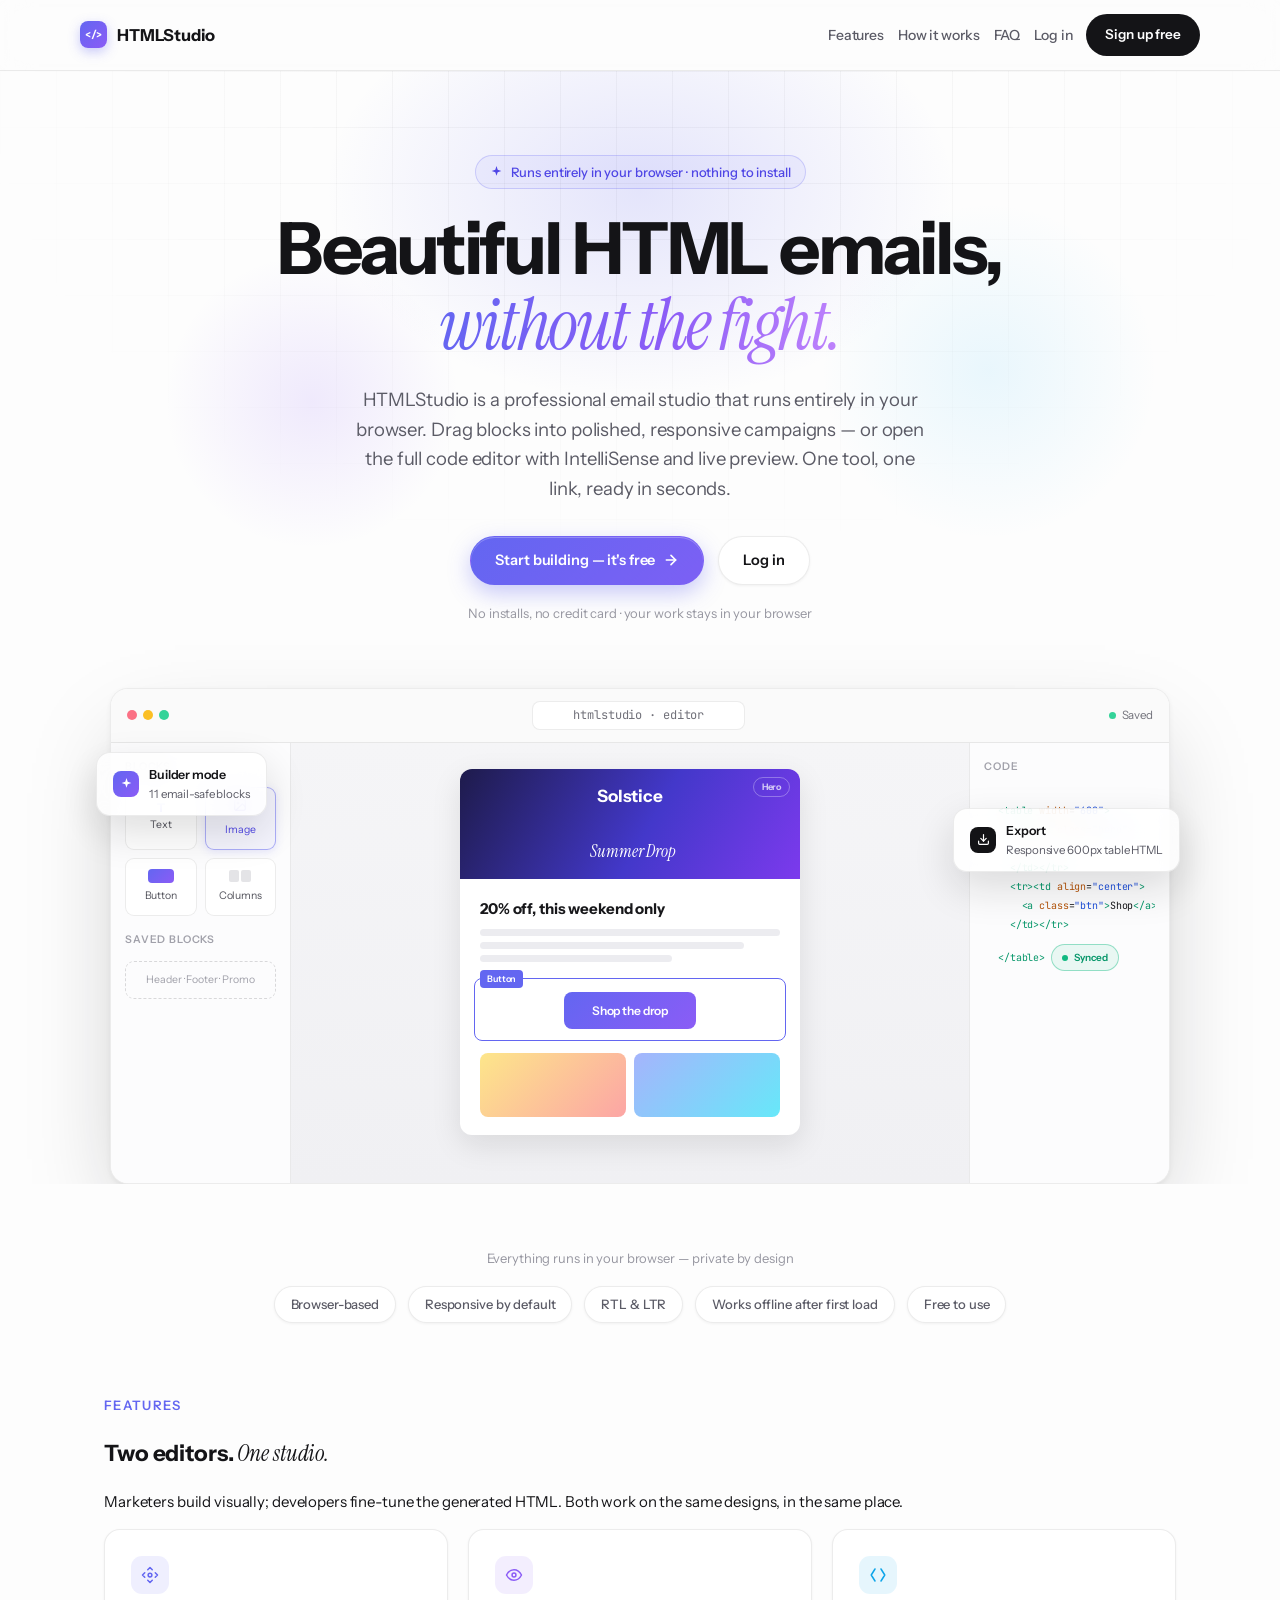
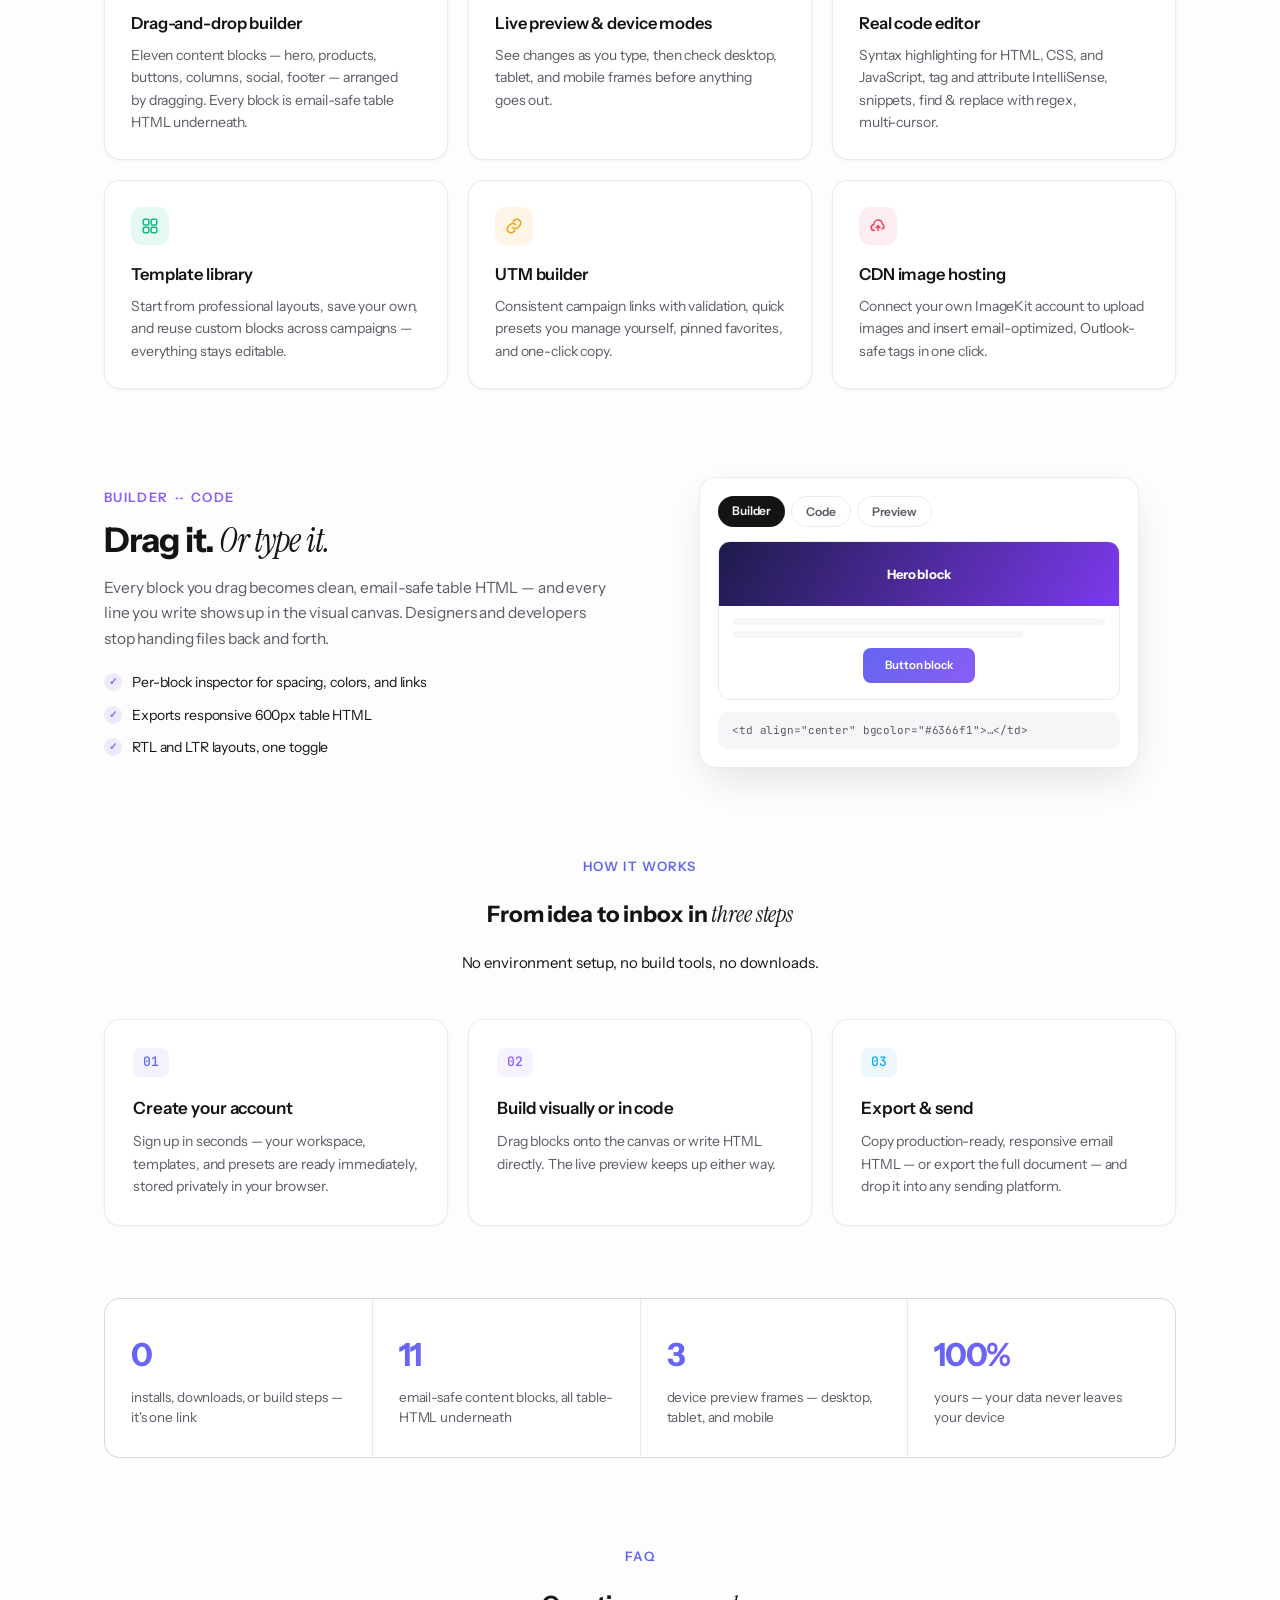
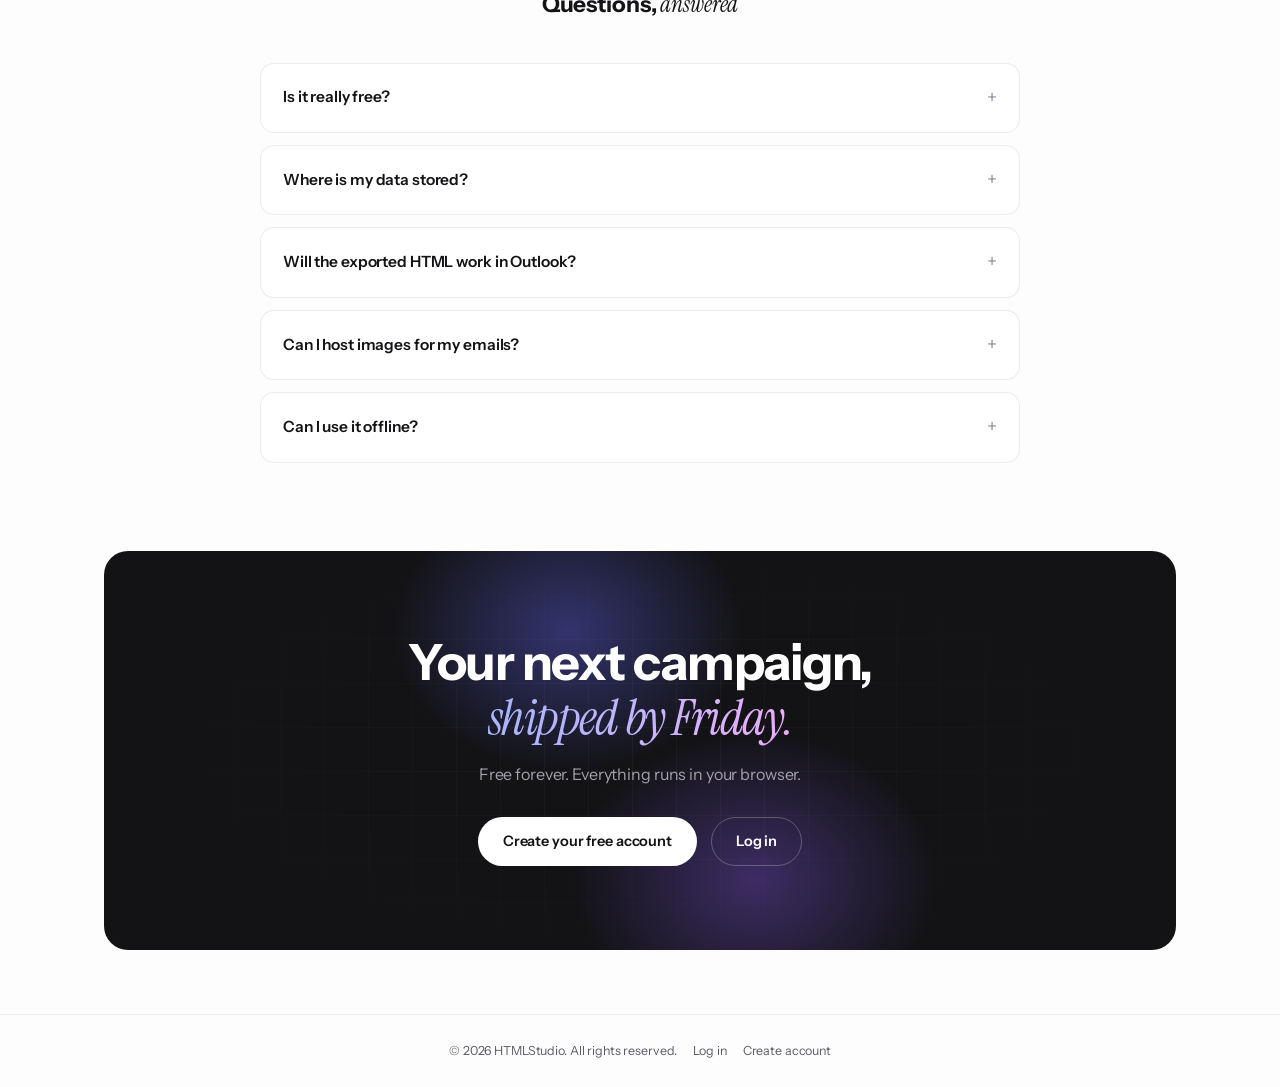
==== commit 6603555e: "Self-host UI webfonts and professionalize product copy Self-hosted webfonts (architecture improvemen" ====
--- a/WebApp/index.html
+++ b/WebApp/index.html
@@ -4,8 +4,20 @@
 <meta charset="UTF-8">
 <meta name="viewport" content="width=device-width, initial-scale=1.0">
 <meta name="color-scheme" content="light">
-<title>HTMLStudio — The zero-install email studio</title>
+<title>HTMLStudio — Email design studio</title>
 <meta name="description" content="Design, code, and ship beautiful emails right in your browser. Drag-and-drop builder, real code editor, live preview, template library, and UTM tracking — nothing to install.">
+<link rel="canonical" href="https://aurora-html-editor.vercel.app/">
+<meta name="theme-color" content="#6366f1">
+<meta name="robots" content="index, follow">
+<meta property="og:type" content="website">
+<meta property="og:site_name" content="HTMLStudio">
+<meta property="og:title" content="HTMLStudio — Email design studio">
+<meta property="og:description" content="Design, code, and ship beautiful emails right in your browser. Drag-and-drop builder, real code editor, live preview, template library, and UTM tracking — nothing to install.">
+<meta property="og:url" content="https://aurora-html-editor.vercel.app/">
+<meta name="twitter:card" content="summary_large_image">
+<meta name="twitter:title" content="HTMLStudio — Email design studio">
+<meta name="twitter:description" content="Design, code, and ship beautiful emails right in your browser — drag-and-drop builder, real code editor, live preview, and UTM tracking.">
+<link rel="icon" href="data:image/svg+xml,%3Csvg xmlns='http://www.w3.org/2000/svg' viewBox='0 0 32 32'%3E%3Crect width='32' height='32' rx='7' fill='%236366f1'/%3E%3Ctext x='16' y='22' font-family='system-ui,sans-serif' font-size='17' font-weight='700' fill='white' text-anchor='middle'%3EH%3C/text%3E%3C/svg%3E">
 <link rel="stylesheet" href="aurora.css">
 <script src="auth.js"></script>
 <style>
@@ -337,13 +349,13 @@
   <div class="hero-inner">
     <span class="hero-badge">
       <svg width="13" height="13" viewBox="0 0 24 24" fill="currentColor" aria-hidden="true"><path d="M12 2l2.2 6.8L21 11l-6.8 2.2L12 20l-2.2-6.8L3 11l6.8-2.2z"/></svg>
-      Free &amp; open source · runs entirely in your browser
+      Runs entirely in your browser · nothing to install
     </span>
     <h1>Beautiful HTML emails,<br><span class="serif grad-text">without the fight.</span></h1>
     <p class="lede">
-      HTMLStudio is a zero-install email studio. Drag blocks into polished, responsive
-      campaigns — or open the full code editor with IntelliSense and live preview.
-      One tool, one link, nothing to install.
+      HTMLStudio is a professional email studio that runs entirely in your browser.
+      Drag blocks into polished, responsive campaigns — or open the full code editor
+      with IntelliSense and live preview. One tool, one link, ready in seconds.
     </p>
     <div class="hero-ctas">
       <a class="btn btn-primary" href="signup.html" id="hero-signup">
@@ -431,13 +443,13 @@
 </header>
 
 <div class="pills-strip" data-reveal>
-  <div class="cap">Everything runs client-side — honest by design</div>
+  <div class="cap">Everything runs in your browser — private by design</div>
   <div class="row" aria-label="Highlights">
-    <span class="pill">Zero install</span>
+    <span class="pill">Browser-based</span>
     <span class="pill">Responsive by default</span>
     <span class="pill">RTL &amp; LTR</span>
     <span class="pill">Works offline after first load</span>
-    <span class="pill">Free &amp; open source</span>
+    <span class="pill">Free to use</span>
   </div>
 </div>
 
@@ -563,7 +575,7 @@
     <div class="fact"><div class="big">0</div><div class="cap">installs, downloads, or build steps — it's one link</div></div>
     <div class="fact"><div class="big">11</div><div class="cap">email-safe content blocks, all table-HTML underneath</div></div>
     <div class="fact"><div class="big">3</div><div class="cap">device preview frames — desktop, tablet, and mobile</div></div>
-    <div class="fact"><div class="big">100%</div><div class="cap">yours — open source, and your data never leaves the browser</div></div>
+    <div class="fact"><div class="big">100%</div><div class="cap">yours — your data never leaves your device</div></div>
   </div>
 </section>
 
@@ -575,7 +587,7 @@
   <div class="faq-wrap" data-reveal>
     <details>
       <summary>Is it really free?<span class="plus">+</span></summary>
-      <p>Yes — HTMLStudio is free and open source. There's no paid tier, no locked features, and no credit card. You can read every line of the source on GitHub.</p>
+      <p>Yes — HTMLStudio is free to use. There's no paid tier, no locked features, and no credit card required. Just create an account and start building.</p>
     </details>
     <details>
       <summary>Where is my data stored?<span class="plus">+</span></summary>
@@ -603,15 +615,15 @@
     <p>Free forever. Everything runs in your browser.</p>
     <div class="row">
       <a class="btn btn-white" href="signup.html" id="cta-signup">Create your free account</a>
-      <a class="btn btn-line" href="https://github.com/Badyyan/HTML-editor" rel="noopener">View on GitHub</a>
+      <a class="btn btn-line" href="login.html">Log in</a>
     </div>
   </div>
 </div>
 
 <footer class="site-footer">
-  <span>HTMLStudio — the zero-install email studio.</span>
-  <a href="https://github.com/Badyyan/HTML-editor" rel="noopener">Source on GitHub</a>
+  <span>© 2026 HTMLStudio. All rights reserved.</span>
   <a href="login.html">Log in</a>
+  <a href="signup.html">Create account</a>
 </footer>
 
 <script>
--- a/WebApp/aurora.css
+++ b/WebApp/aurora.css
@@ -3,7 +3,7 @@
    light-first with a dark theme. Same token names as before so every page
    (and the editor) keeps working. */
 
-@import url("https://fonts.googleapis.com/css2?family=Instrument+Sans:wght@400;500;600;700&family=Instrument+Serif:ital@0;1&family=JetBrains+Mono:wght@400;500&display=swap");
+@import url("fonts.css");
 
 :root {
   --accent: #6366f1;
@@ -276,26 +276,6 @@
 .account-row .name { font-weight: 600; font-size: 14.5px; }
 .account-row .email { font-size: 12.5px; color: var(--fg-dim); overflow: hidden; text-overflow: ellipsis; }
 
-/* ---------- Theme toggle ---------- */
-.theme-toggle {
-  display: inline-flex; align-items: center; gap: 9px;
-  background: var(--panel); border: 1px solid var(--border); border-radius: 999px;
-  padding: 7px 13px; cursor: pointer; font-family: inherit;
-  font-size: 12.5px; font-weight: 600; color: var(--fg-dim);
-  transition: background 0.2s ease, border-color 0.2s ease;
-}
-.theme-toggle:hover { background: var(--hover); }
-.theme-toggle .track {
-  width: 30px; height: 17px; border-radius: 999px; position: relative; flex: none;
-  background: rgba(20, 20, 23, 0.18); transition: background 0.25s ease;
-}
-:root[data-theme="dark"] .theme-toggle .track { background: var(--grad); }
-.theme-toggle .knob {
-  position: absolute; top: 2px; left: 2px; width: 13px; height: 13px; border-radius: 50%;
-  background: #fff; box-shadow: 0 1px 3px rgba(0, 0, 0, 0.3); transition: left 0.25s ease;
-}
-:root[data-theme="dark"] .theme-toggle .knob { left: 15px; }
-
 /* ---------- Shared section scaffolding (landing) ---------- */
 .section { max-width: 1120px; margin: 0 auto; padding: 72px 24px 0; }
 .kicker {
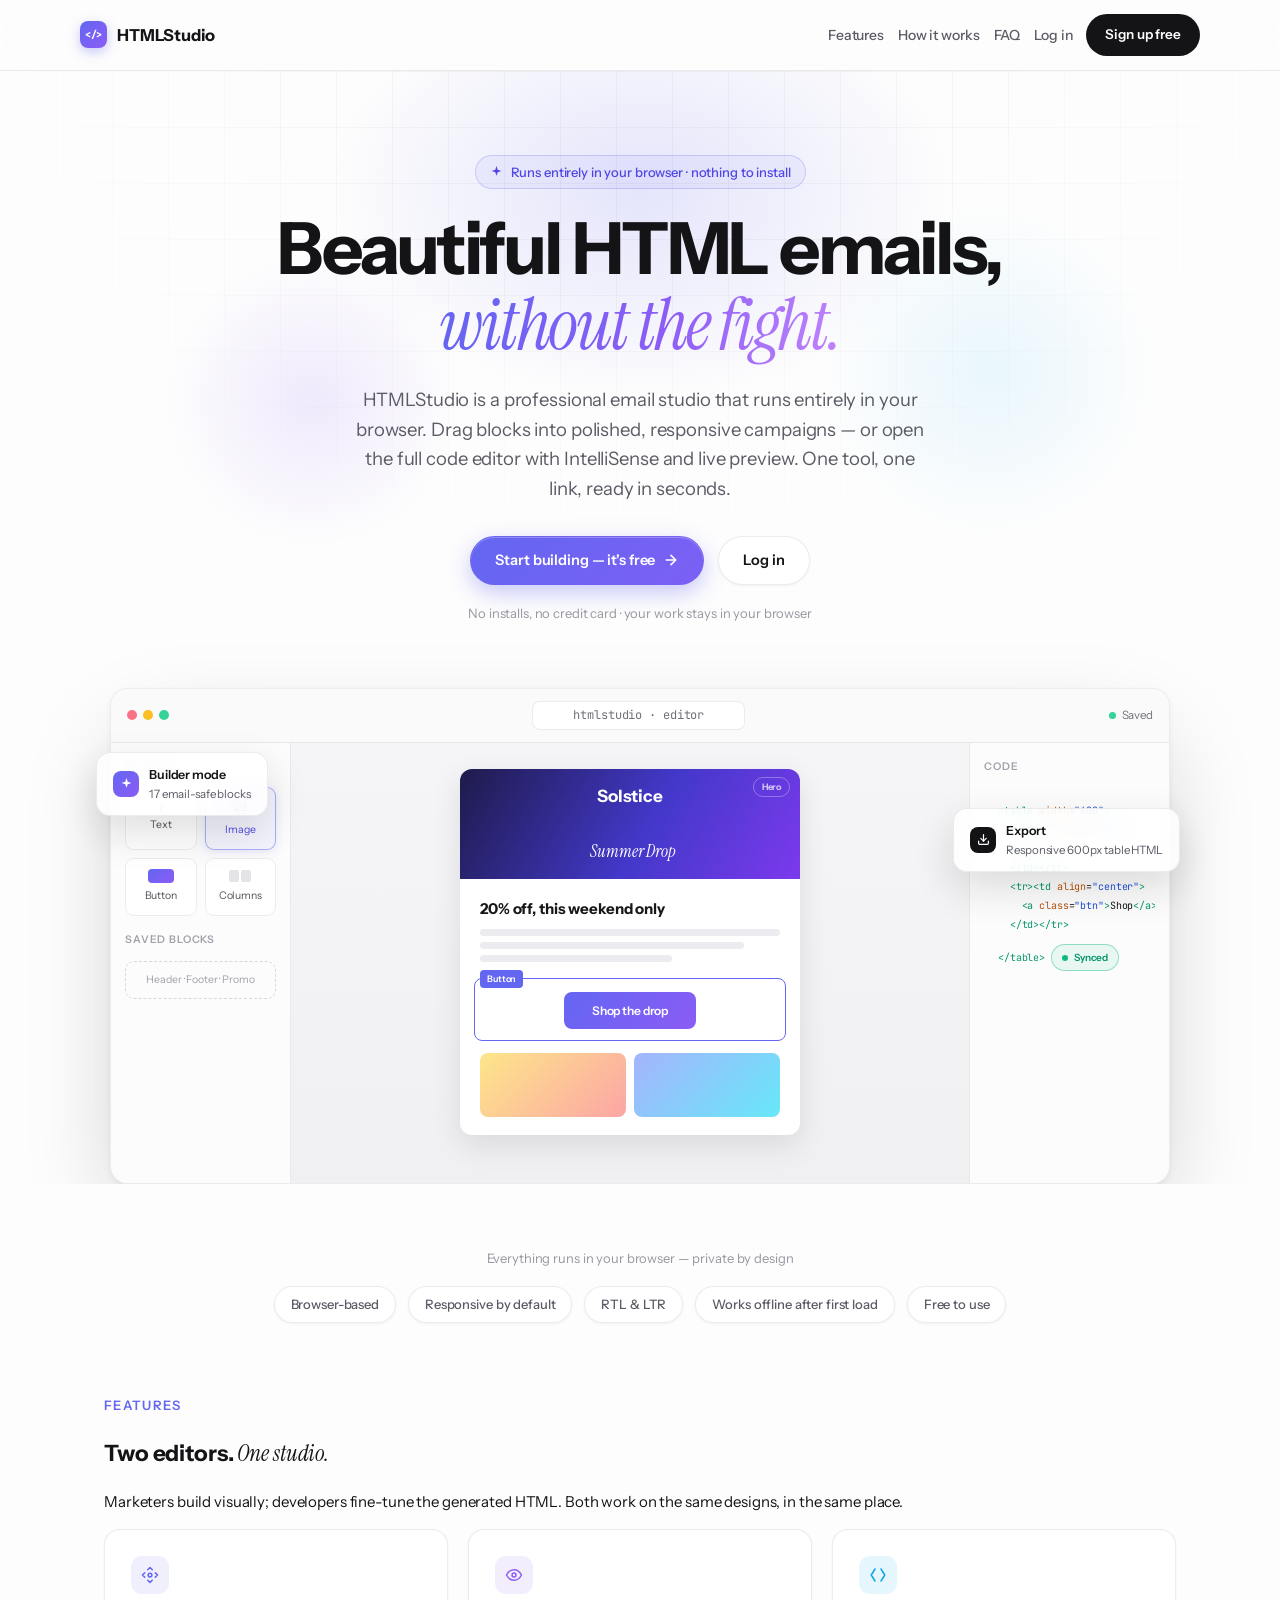
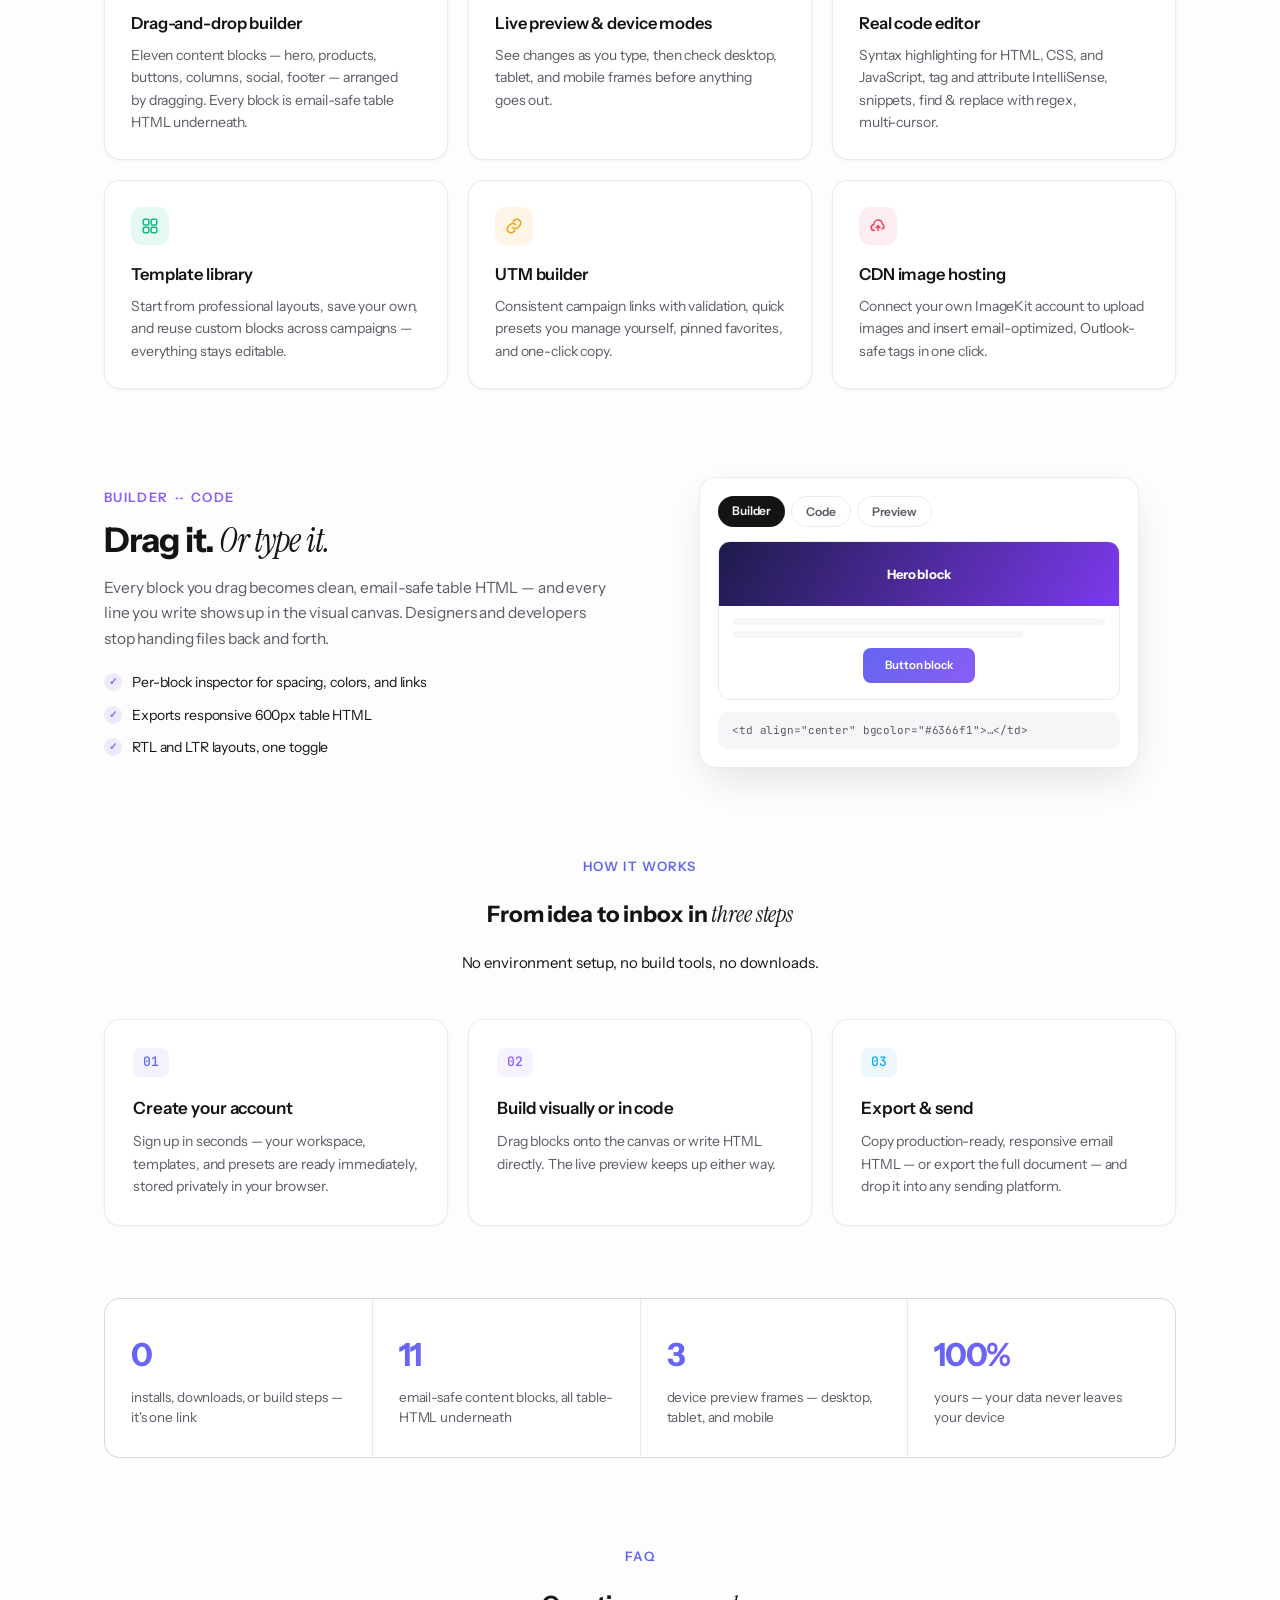
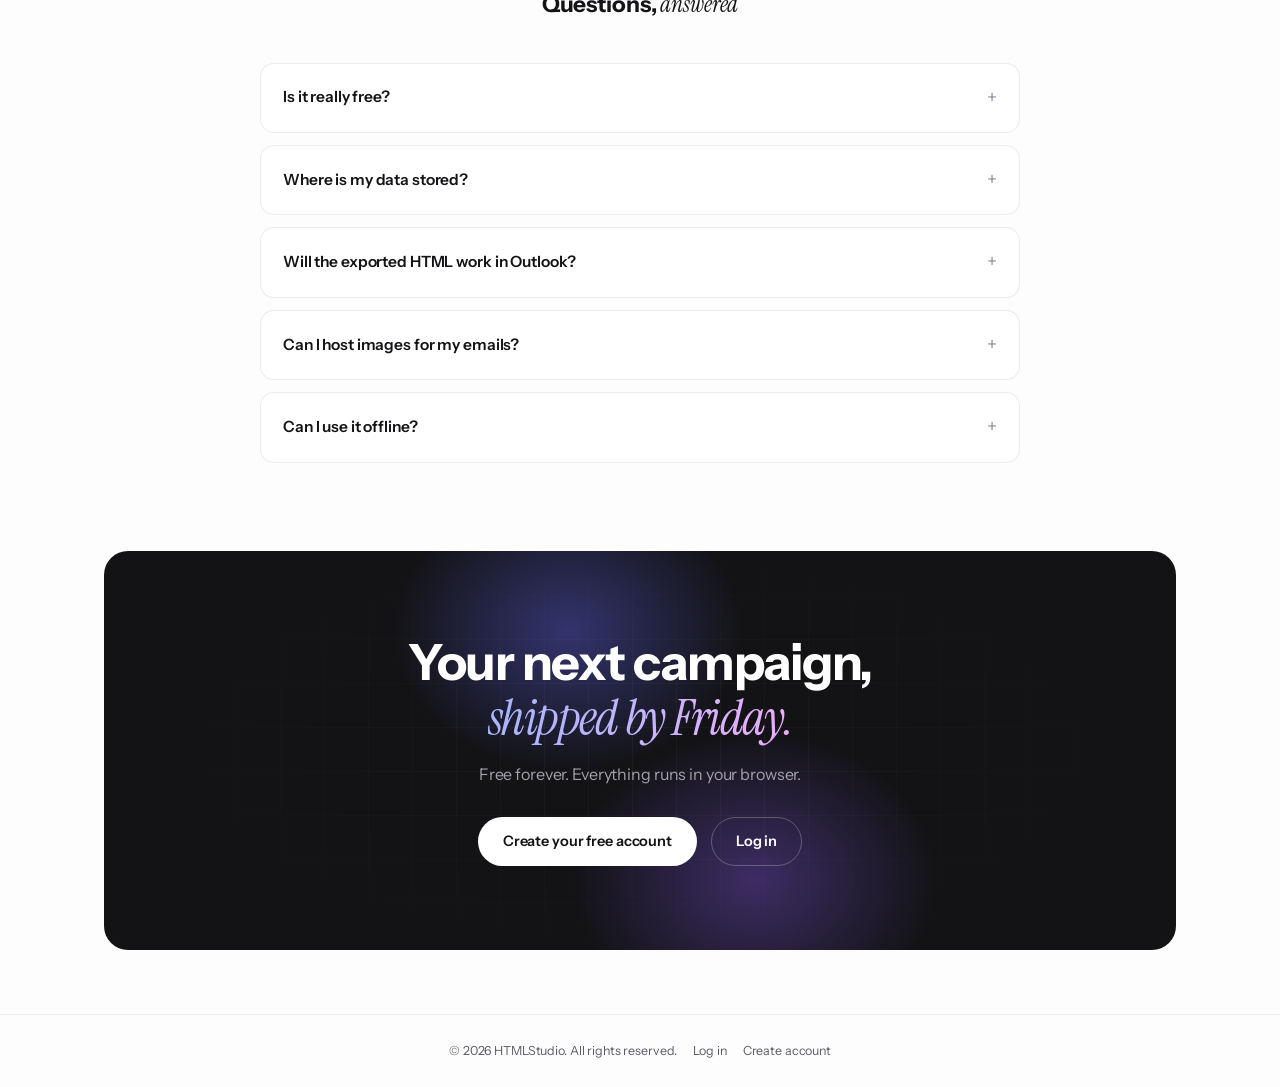
==== commit 479aeb47: "Make the editor usable on phones + fix stale block count Mobile responsiveness (<=700px)   The 3-col" ====
--- a/WebApp/index.html
+++ b/WebApp/index.html
@@ -375,7 +375,7 @@
       <span class="chip-ico" style="background:var(--grad);">
         <svg width="13" height="13" viewBox="0 0 24 24" fill="#fff"><path d="M12 2l2.2 6.8L21 11l-6.8 2.2L12 20l-2.2-6.8L3 11l6.8-2.2z"/></svg>
       </span>
-      <span><b>Builder mode</b><small>11 email-safe blocks</small></span>
+      <span><b>Builder mode</b><small>17 email-safe blocks</small></span>
     </div>
     <div class="chip chip-r">
       <span class="chip-ico" style="background:#131316;">
